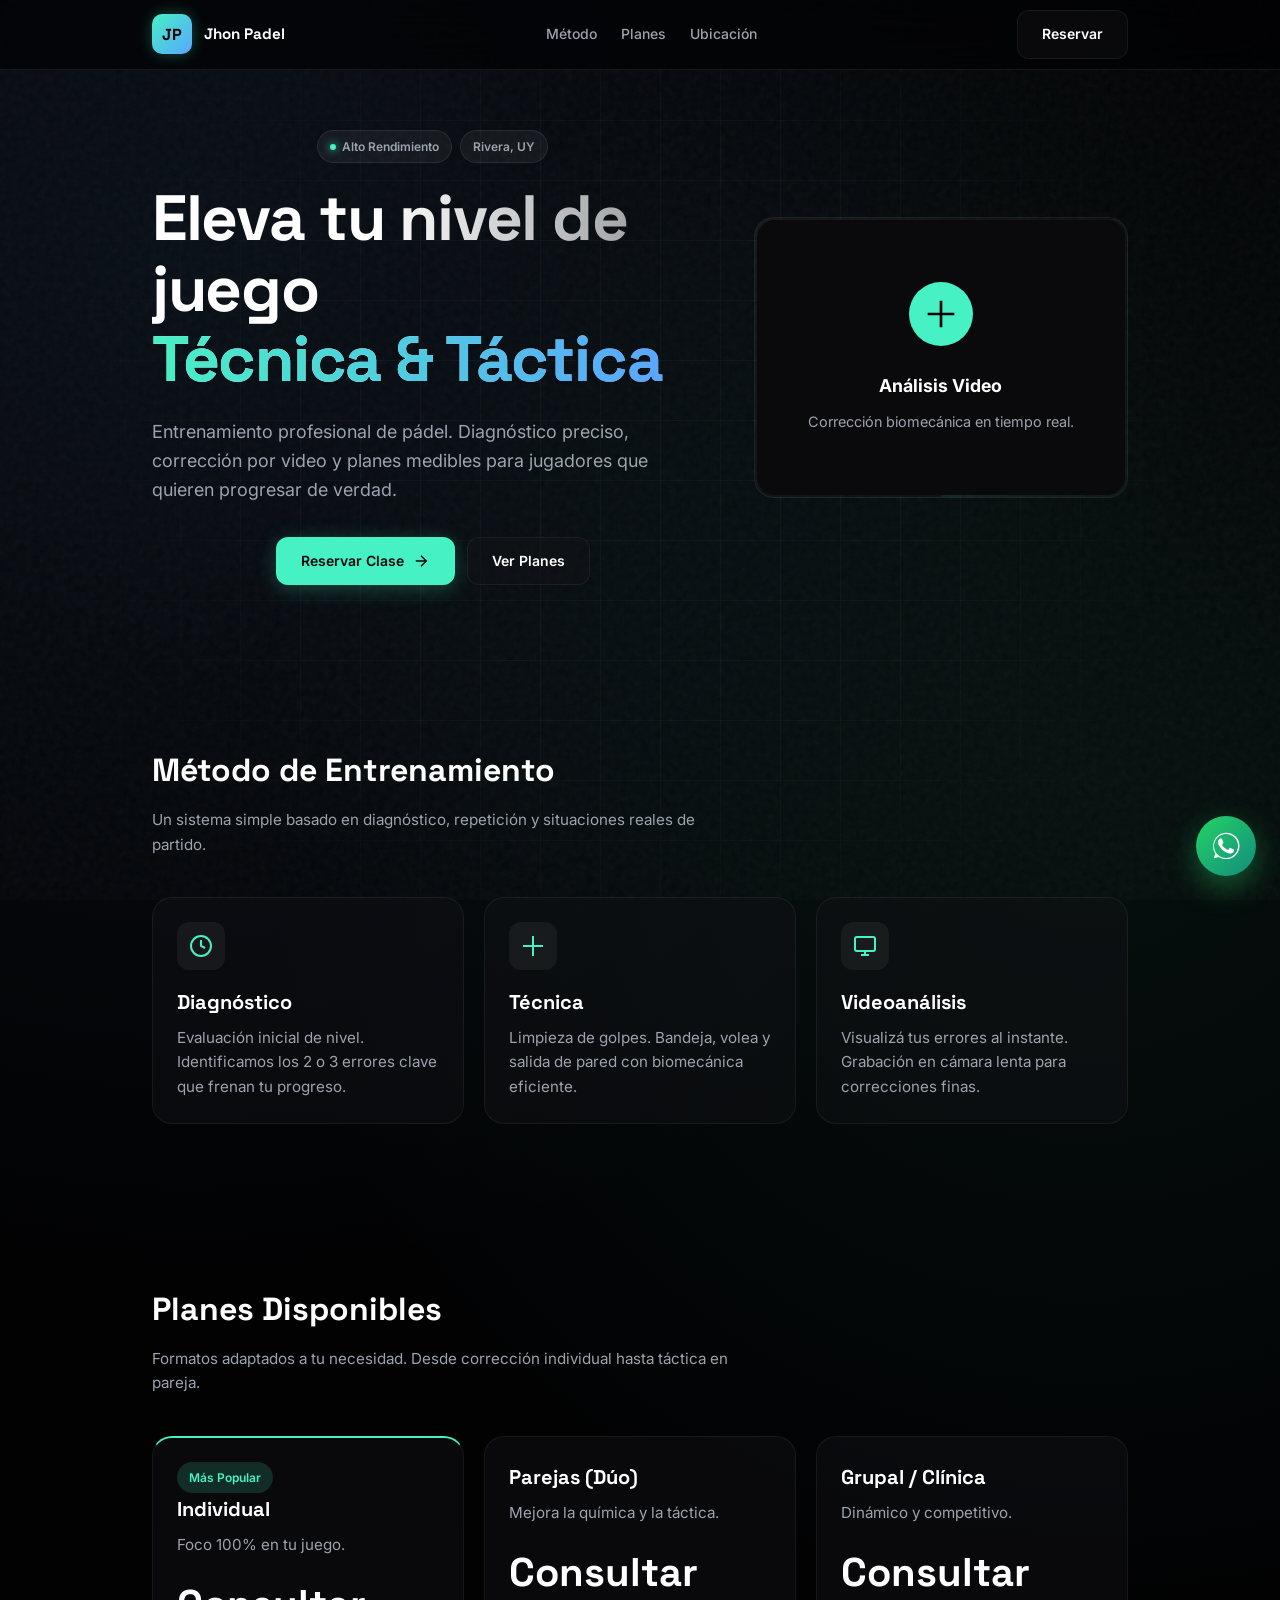
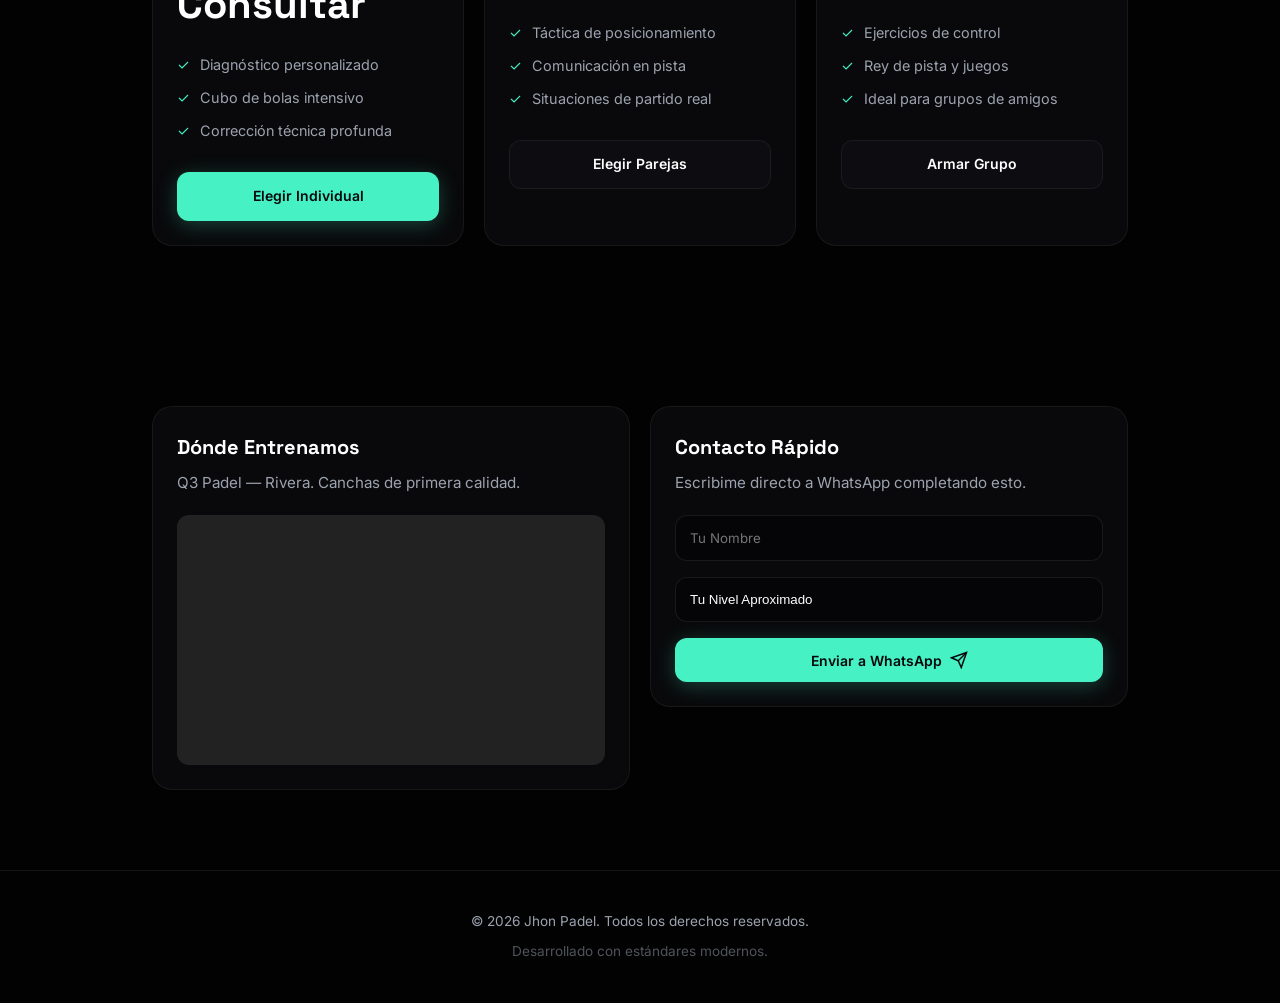
==== index.html @ 64a81854 "Add files via upload" ====
<!doctype html>
<html lang="es-UY">
<head>
  <meta charset="utf-8" />
  <meta name="viewport" content="width=device-width, initial-scale=1, viewport-fit=cover" />
  <title>Jhon Padel — Entrenamiento de Alto Nivel</title>
  <meta name="description" content="Clases de pádel en Rivera. Técnica, táctica y preparación física. Entrenamiento personalizado para todos los niveles." />
  <meta name="theme-color" content="#050505" />

  <link rel="preconnect" href="https://fonts.googleapis.com">
  <link rel="preconnect" href="https://fonts.gstatic.com" crossorigin>
  <link href="https://fonts.googleapis.com/css2?family=Inter:wght@400;500;600&family=Space+Grotesk:wght@500;700&display=swap" rel="stylesheet">

  <style>
    /* --- VARIABLES & THEME --- */
    :root {
      /* Palette (Dark Tech) */
      --bg-depth: #020203;
      --bg-surface: #0a0a0c;
      --primary: #46F1C4;       /* Neon Mint */
      --primary-dim: rgba(70, 241, 196, 0.15);
      --secondary: #59A6FF;     /* Tech Blue */
      --accent: #FFB020;        /* Signal Orange */
      
      /* UI Colors */
      --text-main: #FFFFFF;
      --text-muted: #9CA3AF;
      --border-light: rgba(255, 255, 255, 0.08);
      --glass-bg: rgba(20, 20, 25, 0.4);
      --glass-border: rgba(255, 255, 255, 0.06);
      --glass-highlight: rgba(255, 255, 255, 0.1);

      /* Spacing & Layout */
      --container-width: 1024px;
      --header-height: 70px;
      --radius-sm: 12px;
      --radius-md: 20px;
      --radius-lg: 32px;
      
      /* Typography (Fluid) */
      --font-heading: 'Space Grotesk', sans-serif;
      --font-body: 'Inter', sans-serif;
      --text-xl: clamp(2.5rem, 5vw, 4rem);
      --text-lg: clamp(1.5rem, 3vw, 2rem);
      --text-base: clamp(0.95rem, 1vw, 1.05rem);
    }

    /* --- RESET & BASE --- */
    *, *::before, *::after { box-sizing: border-box; margin: 0; padding: 0; }
    
    html { scroll-behavior: smooth; -webkit-tap-highlight-color: transparent; }
    
    body {
      background-color: var(--bg-depth);
      color: var(--text-main);
      font-family: var(--font-body);
      font-size: var(--text-base);
      line-height: 1.6;
      overflow-x: hidden;
      min-height: 100vh;
      /* Background dinámico */
      background-image: 
        radial-gradient(circle at 15% 10%, rgba(89, 166, 255, 0.08), transparent 40%),
        radial-gradient(circle at 85% 30%, rgba(70, 241, 196, 0.06), transparent 40%);
    }

    a { text-decoration: none; color: inherit; transition: 0.2s ease; }
    ul { list-style: none; }
    img, svg { display: block; }
    button, input, textarea { font-family: inherit; }

    /* --- EFECTOS DE FONDO (Tech Grid + Noise) --- */
    .bg-grid {
      position: fixed; inset: 0; z-index: -1;
      background-image: linear-gradient(var(--border-light) 1px, transparent 1px),
                        linear-gradient(90deg, var(--border-light) 1px, transparent 1px);
      background-size: 60px 60px;
      mask-image: radial-gradient(circle at center, black 40%, transparent 85%);
      opacity: 0.4;
      pointer-events: none;
    }
    
    .bg-noise {
      position: fixed; inset: 0; z-index: -1;
      background: url("data:image/svg+xml,%3Csvg viewBox='0 0 200 200' xmlns='http://www.w3.org/2000/svg'%3E%3Cfilter id='noiseFilter'%3E%3CfeTurbulence type='fractalNoise' baseFrequency='0.65' numOctaves='3' stitchTiles='stitch'/%3E%3C/filter%3E%3Crect width='100%25' height='100%25' filter='url(%23noiseFilter)' opacity='0.07'/%3E%3C/svg%3E");
      opacity: 0.6;
      pointer-events: none;
    }

    /* --- LAYOUT --- */
    .container {
      width: 100%;
      max-width: var(--container-width);
      margin: 0 auto;
      padding: 0 24px;
    }

    /* --- HEADER (Glassmorphism) --- */
    .header {
      position: fixed; top: 0; left: 0; right: 0; z-index: 100;
      height: var(--header-height);
      display: flex; align-items: center;
      background: rgba(2, 2, 3, 0.7);
      backdrop-filter: blur(20px);
      -webkit-backdrop-filter: blur(20px);
      border-bottom: 1px solid var(--border-light);
    }
    
    .nav {
      display: flex; justify-content: space-between; align-items: center;
      width: 100%;
    }

    .brand {
      display: flex; align-items: center; gap: 12px;
      font-weight: 700; font-family: var(--font-heading);
    }
    
    .brand-logo {
      width: 40px; height: 40px;
      border-radius: 10px;
      background: linear-gradient(135deg, var(--primary), var(--secondary));
      color: #000;
      display: grid; place-items: center;
      font-size: 16px; font-weight: 800;
      box-shadow: 0 0 15px rgba(70, 241, 196, 0.3);
    }

    .menu { display: flex; gap: 24px; }
    .menu a {
      font-size: 14px; font-weight: 500; color: var(--text-muted);
    }
    .menu a:hover { color: var(--text-main); }

    /* Mobile Menu Hide */
    @media (max-width: 768px) {
      .menu { display: none; }
    }

    /* --- COMPONENTES UI --- */
    .btn {
      display: inline-flex; align-items: center; justify-content: center; gap: 8px;
      padding: 12px 24px;
      border-radius: var(--radius-sm);
      font-weight: 600; font-size: 14px;
      cursor: pointer; transition: all 0.25s cubic-bezier(0.2, 0.8, 0.2, 1);
      border: 1px solid transparent;
    }
    
    .btn:active { transform: scale(0.96); }

    .btn-primary {
      background: var(--primary);
      color: #05070A;
      box-shadow: 0 4px 20px rgba(70, 241, 196, 0.25);
    }
    .btn-primary:hover {
      background: #3BE2B5;
      box-shadow: 0 6px 25px rgba(70, 241, 196, 0.4);
    }

    .btn-glass {
      background: var(--glass-bg);
      border: 1px solid var(--glass-border);
      color: var(--text-main);
    }
    .btn-glass:hover {
      background: rgba(255, 255, 255, 0.08);
      border-color: var(--glass-highlight);
    }

    .badge {
      display: inline-flex; align-items: center; gap: 6px;
      padding: 6px 12px;
      border-radius: 100px;
      font-size: 12px; font-weight: 600;
      background: rgba(255, 255, 255, 0.05);
      border: 1px solid var(--border-light);
      color: var(--text-muted);
    }
    .badge-dot { width: 6px; height: 6px; border-radius: 50%; background: var(--primary); box-shadow: 0 0 8px var(--primary); }

    /* --- HERO SECTION --- */
    .hero {
      padding-top: calc(var(--header-height) + 60px);
      padding-bottom: 80px;
    }
    
    .hero-content {
      display: grid; grid-template-columns: 1.2fr 0.8fr; gap: 40px; align-items: center;
    }

    .hero-text h1 {
      font-family: var(--font-heading);
      font-size: var(--text-xl);
      line-height: 1.1;
      letter-spacing: -0.02em;
      margin-bottom: 24px;
      background: linear-gradient(to right, #fff 40%, rgba(255,255,255,0.5));
      -webkit-background-clip: text;
      -webkit-text-fill-color: transparent;
    }

    .hero-text p {
      color: var(--text-muted);
      font-size: 1.125rem;
      max-width: 500px;
      margin-bottom: 32px;
    }

    /* Tarjeta visual Tech */
    .hero-visual {
      position: relative;
      aspect-ratio: 4/3;
      background: linear-gradient(160deg, rgba(255,255,255,0.05), rgba(255,255,255,0.01));
      border-radius: var(--radius-md);
      border: 1px solid var(--glass-border);
      overflow: hidden;
      display: grid; place-items: center;
    }
    
    /* Efecto de luz animada en la tarjeta */
    .hero-visual::before {
      content: ''; position: absolute; width: 150%; height: 150%;
      background: conic-gradient(from 180deg, transparent 70%, var(--primary-dim));
      animation: spin 8s linear infinite;
      opacity: 0.6;
    }
    @keyframes spin { from { transform: rotate(0deg); } to { transform: rotate(360deg); } }
    
    .visual-inner {
      position: absolute; inset: 2px;
      background: var(--bg-surface);
      border-radius: 18px;
      display: flex; flex-direction: column; justify-content: center; align-items: center;
      text-align: center; padding: 20px;
    }

    /* --- SECTIONS & CARDS --- */
    section { padding: 80px 0; }
    
    .section-header { margin-bottom: 40px; }
    .section-header h2 { font-family: var(--font-heading); font-size: var(--text-lg); margin-bottom: 12px; }
    .section-header p { color: var(--text-muted); max-width: 600px; }

    .grid-cards {
      display: grid; grid-template-columns: repeat(auto-fit, minmax(300px, 1fr));
      gap: 20px;
    }

    .card {
      background: var(--glass-bg);
      border: 1px solid var(--glass-border);
      padding: 24px;
      border-radius: var(--radius-md);
      transition: 0.3s ease;
      position: relative; overflow: hidden;
    }
    
    .card:hover {
      transform: translateY(-4px);
      border-color: rgba(255,255,255,0.15);
      background: rgba(255,255,255,0.03);
    }

    .card h3 { font-family: var(--font-heading); margin-bottom: 8px; font-size: 1.25rem; }
    .card p { color: var(--text-muted); font-size: 0.95rem; }
    
    .icon-box {
      width: 48px; height: 48px;
      border-radius: 12px;
      background: rgba(255, 255, 255, 0.05);
      display: grid; place-items: center;
      margin-bottom: 16px;
      color: var(--primary);
    }

    /* --- PLANES --- */
    .price { font-size: 2.5rem; font-weight: 700; font-family: var(--font-heading); margin: 16px 0; }
    .price small { font-size: 1rem; color: var(--text-muted); font-weight: 400; }
    .features-list li {
      display: flex; align-items: start; gap: 10px;
      margin-bottom: 10px; color: var(--text-muted); font-size: 0.9rem;
    }
    .check-icon { color: var(--primary); }

    /* --- FORMULARIO TECH --- */
    .form-group { margin-bottom: 16px; }
    .form-input {
      width: 100%;
      background: rgba(0,0,0,0.3);
      border: 1px solid var(--border-light);
      padding: 14px;
      border-radius: var(--radius-sm);
      color: white;
      outline: none;
      transition: 0.2s;
    }
    .form-input:focus { border-color: var(--primary); background: rgba(0,0,0,0.5); }

    /* --- FOOTER --- */
    footer {
      border-top: 1px solid var(--border-light);
      padding: 40px 0;
      color: var(--text-muted); font-size: 0.85rem;
      text-align: center;
    }

    /* --- UTILS --- */
    .text-gradient {
      background: linear-gradient(90deg, var(--primary), var(--secondary));
      -webkit-background-clip: text;
      -webkit-text-fill-color: transparent;
    }
    
    .hidden-mobile { display: block; }

    /* --- RESPONSIVE MOBILE (La clave) --- */
    @media (max-width: 900px) {
      .hero-content { grid-template-columns: 1fr; text-align: center; }
      .hero-text { display: flex; flex-direction: column; align-items: center; }
      .hidden-mobile { display: none; }
      .hero-visual { display: none; } /* Ocultamos visual pesado en móvil */
    }

    @media (max-width: 600px) {
      :root { --container-width: 100%; }
      .container { padding: 0 20px; }
      .grid-cards { grid-template-columns: 1fr; }
      .btn { width: 100%; } /* Botones full width en móvil */
      .nav-right { display: none; } /* Simplificar header en móvil */
      .brand-logo { width: 32px; height: 32px; font-size: 13px; }
    }

    /* --- ANIMACIONES DE ENTRADA --- */
    .reveal { opacity: 0; transform: translateY(20px); transition: 0.8s cubic-bezier(0.2, 0.8, 0.2, 1); }
    .reveal.active { opacity: 1; transform: translateY(0); }

    /* --- WHATSAPP FLOTANTE --- */
    .wa-float {
      position: fixed; bottom: 24px; right: 24px; z-index: 200;
      width: 60px; height: 60px;
      background: linear-gradient(135deg, #25D366, #128C7E);
      border-radius: 50%;
      display: grid; place-items: center;
      box-shadow: 0 10px 30px rgba(37, 211, 102, 0.4);
      transition: transform 0.3s cubic-bezier(0.34, 1.56, 0.64, 1);
    }
    .wa-float:hover { transform: scale(1.1) rotate(5deg); }
    .wa-float svg { width: 32px; height: 32px; fill: white; }

  </style>
</head>

<body>
  <div class="bg-grid"></div>
  <div class="bg-noise"></div>

  <script>
    window.SITE = {
      name: "Jhon Padel",
      phone: "59891234567", // CAMBIAR AQUÍ
      location: "Q3 Padel — Rivera"
    };
  </script>

  <header class="header">
    <div class="container">
      <div class="nav">
        <a href="#" class="brand">
          <div class="brand-logo">JP</div>
          <span>Jhon Padel</span>
        </a>
        <nav class="menu">
          <a href="#metodo">Método</a>
          <a href="#planes">Planes</a>
          <a href="#ubicacion">Ubicación</a>
        </nav>
        <div class="nav-right">
          <a href="#" class="btn btn-glass btn-sm action-wa">Reservar</a>
        </div>
      </div>
    </div>
  </header>

  <main>
    <section class="hero">
      <div class="container">
        <div class="hero-content">
          <div class="hero-text reveal">
            <div style="margin-bottom: 20px; display: flex; gap: 8px; flex-wrap: wrap; justify-content: center;">
              <span class="badge"><span class="badge-dot"></span>Alto Rendimiento</span>
              <span class="badge">Rivera, UY</span>
            </div>
            
            <h1>Eleva tu nivel de juego <br><span class="text-gradient">Técnica & Táctica</span></h1>
            <p>Entrenamiento profesional de pádel. Diagnóstico preciso, corrección por video y planes medibles para jugadores que quieren progresar de verdad.</p>
            
            <div style="display: flex; gap: 12px; flex-wrap: wrap; width: 100%; justify-content: center;">
              <a href="#" class="btn btn-primary action-wa">
                <span>Reservar Clase</span>
                <svg width="18" height="18" viewBox="0 0 24 24" fill="none" stroke="currentColor" stroke-width="2"><path d="M5 12h14M12 5l7 7-7 7"/></svg>
              </a>
              <a href="#planes" class="btn btn-glass">Ver Planes</a>
            </div>
          </div>

          <div class="hero-visual reveal">
            <div class="visual-inner">
              <div class="icon-box" style="width: 64px; height: 64px; border-radius: 50%; background: var(--primary); color: #000;">
                <svg width="32" height="32" viewBox="0 0 24 24" fill="none" stroke="currentColor" stroke-width="2"><path d="M12 2v20M2 12h20"/></svg>
              </div>
              <h3 style="margin: 10px 0;">Análisis Video</h3>
              <p style="font-size: 0.9rem; color: var(--text-muted);">Corrección biomecánica en tiempo real.</p>
            </div>
          </div>
        </div>
      </div>
    </section>

    <section id="metodo">
      <div class="container">
        <div class="section-header reveal">
          <h2>Método de Entrenamiento</h2>
          <p>Un sistema simple basado en diagnóstico, repetición y situaciones reales de partido.</p>
        </div>

        <div class="grid-cards">
          <div class="card reveal">
            <div class="icon-box">
              <svg width="24" height="24" viewBox="0 0 24 24" fill="none" stroke="currentColor" stroke-width="2"><circle cx="12" cy="12" r="10"/><path d="M12 6v6l4 2"/></svg>
            </div>
            <h3>Diagnóstico</h3>
            <p>Evaluación inicial de nivel. Identificamos los 2 o 3 errores clave que frenan tu progreso.</p>
          </div>
          <div class="card reveal">
            <div class="icon-box">
              <svg width="24" height="24" viewBox="0 0 24 24" fill="none" stroke="currentColor" stroke-width="2"><path d="M2 12h20M12 2v20"/></svg>
            </div>
            <h3>Técnica</h3>
            <p>Limpieza de golpes. Bandeja, volea y salida de pared con biomecánica eficiente.</p>
          </div>
          <div class="card reveal">
            <div class="icon-box">
              <svg width="24" height="24" viewBox="0 0 24 24" fill="none" stroke="currentColor" stroke-width="2"><rect x="2" y="3" width="20" height="14" rx="2" ry="2"/><line x1="8" y1="21" x2="16" y2="21"/><line x1="12" y1="17" x2="12" y2="21"/></svg>
            </div>
            <h3>Videoanálisis</h3>
            <p>Visualizá tus errores al instante. Grabación en cámara lenta para correcciones finas.</p>
          </div>
        </div>
      </div>
    </section>

    <section id="planes">
      <div class="container">
        <div class="section-header reveal">
          <h2>Planes Disponibles</h2>
          <p>Formatos adaptados a tu necesidad. Desde corrección individual hasta táctica en pareja.</p>
        </div>

        <div class="grid-cards">
          <article class="card reveal" style="border-top: 2px solid var(--primary);">
            <span class="badge" style="background: var(--primary-dim); color: var(--primary); border:none;">Más Popular</span>
            <h3>Individual</h3>
            <p>Foco 100% en tu juego.</p>
            <div class="price">Consultar</div>
            <ul class="features-list">
              <li><span class="check-icon">✓</span> Diagnóstico personalizado</li>
              <li><span class="check-icon">✓</span> Cubo de bolas intensivo</li>
              <li><span class="check-icon">✓</span> Corrección técnica profunda</li>
            </ul>
            <a href="#" class="btn btn-primary action-wa" data-msg="Hola, me interesa el plan Individual." style="width:100%; margin-top: 20px;">Elegir Individual</a>
          </article>

          <article class="card reveal">
            <h3>Parejas (Dúo)</h3>
            <p>Mejora la química y la táctica.</p>
            <div class="price">Consultar</div>
            <ul class="features-list">
              <li><span class="check-icon">✓</span> Táctica de posicionamiento</li>
              <li><span class="check-icon">✓</span> Comunicación en pista</li>
              <li><span class="check-icon">✓</span> Situaciones de partido real</li>
            </ul>
            <a href="#" class="btn btn-glass action-wa" data-msg="Hola, me interesa el plan en Parejas." style="width:100%; margin-top: 20px;">Elegir Parejas</a>
          </article>

          <article class="card reveal">
            <h3>Grupal / Clínica</h3>
            <p>Dinámico y competitivo.</p>
            <div class="price">Consultar</div>
            <ul class="features-list">
              <li><span class="check-icon">✓</span> Ejercicios de control</li>
              <li><span class="check-icon">✓</span> Rey de pista y juegos</li>
              <li><span class="check-icon">✓</span> Ideal para grupos de amigos</li>
            </ul>
            <a href="#" class="btn btn-glass action-wa" data-msg="Hola, me interesa armar un grupo." style="width:100%; margin-top: 20px;">Armar Grupo</a>
          </article>
        </div>
      </div>
    </section>

    <section id="ubicacion">
      <div class="container">
        <div class="grid-cards" style="grid-template-columns: 1fr 1fr; align-items: start;">
          <div class="card reveal">
            <h3>Dónde Entrenamos</h3>
            <p style="margin-bottom: 20px;">Q3 Padel — Rivera. Canchas de primera calidad.</p>
            <div style="background: #222; border-radius: 12px; overflow: hidden; height: 250px; position: relative;">
               <iframe style="width:100%; height:100%; border:0; opacity: 0.7;" loading="lazy" src="https://www.google.com/maps/embed?pb=!1m18!1m12!1m3!1d3472.96987!2d-55.5!3d-30.9!2m3!1f0!2f0!3f0!3m2!1i1024!2i768!4f13.1!3m3!1m2!1s0x0%3A0x0!2zMzDCsDU0JzAwLjAiUyA1NcKwMzAnMDAuMCJX!5e0!3m2!1ses!2suy!4v1600000000000"></iframe>
            </div>
          </div>

          <div class="card reveal">
            <h3>Contacto Rápido</h3>
            <p style="margin-bottom: 20px;">Escribime directo a WhatsApp completando esto.</p>
            
            <form id="waForm">
              <div class="form-group">
                <input type="text" id="f_nombre" class="form-input" placeholder="Tu Nombre" required>
              </div>
              <div class="form-group">
                <select id="f_nivel" class="form-input" style="appearance: none;">
                  <option value="" disabled selected>Tu Nivel Aproximado</option>
                  <option value="Principiante">Principiante (Nunca jugué)</option>
                  <option value="Intermedio">Intermedio (Ya juego partidos)</option>
                  <option value="Avanzado">Avanzado (Compito)</option>
                </select>
              </div>
              <button type="submit" class="btn btn-primary" style="width: 100%;">
                Enviar a WhatsApp
                <svg width="18" height="18" viewBox="0 0 24 24" fill="none" stroke="currentColor" stroke-width="2"><path d="M22 2L11 13"/><path d="M22 2l-7 20-4-9-9-4 20-7z"/></svg>
              </button>
            </form>
          </div>
        </div>
      </div>
    </section>
  </main>

  <footer>
    <div class="container">
      <p>&copy; <span id="year"></span> Jhon Padel. Todos los derechos reservados.</p>
      <p style="opacity: 0.5; margin-top: 8px;">Desarrollado con estándares modernos.</p>
    </div>
  </footer>

  <a href="#" class="wa-float action-wa" aria-label="Chat en WhatsApp">
    <svg viewBox="0 0 24 24"><path d="M17.472 14.382c-.297-.149-1.758-.867-2.03-.967-.273-.099-.471-.148-.67.15-.197.297-.767.966-.94 1.164-.173.199-.347.223-.644.075-.297-.15-1.255-.463-2.39-1.475-.883-.788-1.48-1.761-1.653-2.059-.173-.297-.018-.458.13-.606.134-.133.298-.347.446-.52.149-.174.198-.298.298-.497.099-.198.05-.371-.025-.52-.075-.149-.669-1.612-.916-2.207-.242-.579-.487-.5-.669-.51-.173-.008-.371-.01-.57-.01-.198 0-.52.074-.792.372-.272.297-1.04 1.016-1.04 2.479 0 1.462 1.065 2.875 1.213 3.074.149.198 2.096 3.2 5.077 4.487.709.306 1.262.489 1.694.625.712.227 1.36.195 1.871.118.571-.085 1.758-.719 2.006-1.413.248-.694.248-1.289.173-1.413-.074-.124-.272-.198-.57-.347m-5.421 7.403h-.004a9.87 9.87 0 01-5.031-1.378l-.361-.214-3.741.982.998-3.648-.235-.374a9.86 9.86 0 01-1.304-5.235c0-5.443 4.431-9.87 9.883-9.87 2.64 0 5.122 1.03 6.988 2.898a9.825 9.825 0 012.893 6.994c-.003 5.444-4.432 9.87-9.886 9.87M12 21a9 9 0 1 0 0-18 9 9 0 0 0 0 18z"/></svg>
  </a>

  <script>
    // Año automático
    document.getElementById('year').textContent = new Date().getFullYear();

    // Animaciones al hacer scroll (Intersection Observer)
    const observer = new IntersectionObserver((entries) => {
      entries.forEach(entry => {
        if (entry.isIntersecting) {
          entry.target.classList.add('active');
        }
      });
    }, { threshold: 0.1 });

    document.querySelectorAll('.reveal').forEach(el => observer.observe(el));

    // Lógica de WhatsApp
    const waBaseUrl = `https://wa.me/${window.SITE.phone}?text=`;

    function openWa(msg) {
      window.open(waBaseUrl + encodeURIComponent(msg), '_blank');
    }

    // Click en botones generales
    document.querySelectorAll('.action-wa').forEach(btn => {
      btn.addEventListener('click', (e) => {
        e.preventDefault();
        const customMsg = btn.getAttribute('data-msg');
        const defaultMsg = `Hola Jhon Padel. Quisiera consultar por clases en ${window.SITE.location}.`;
        openWa(customMsg || defaultMsg);
      });
    });

    // Envío del formulario
    document.getElementById('waForm').addEventListener('submit', (e) => {
      e.preventDefault();
      const nombre = document.getElementById('f_nombre').value;
      const nivel = document.getElementById('f_nivel').value;
      
      const msg = `Hola Jhon! Soy ${nombre}. Mi nivel es ${nivel}. Me gustaría coordinar una clase.`;
      openWa(msg);
    });
  </script>
</body>
</html>
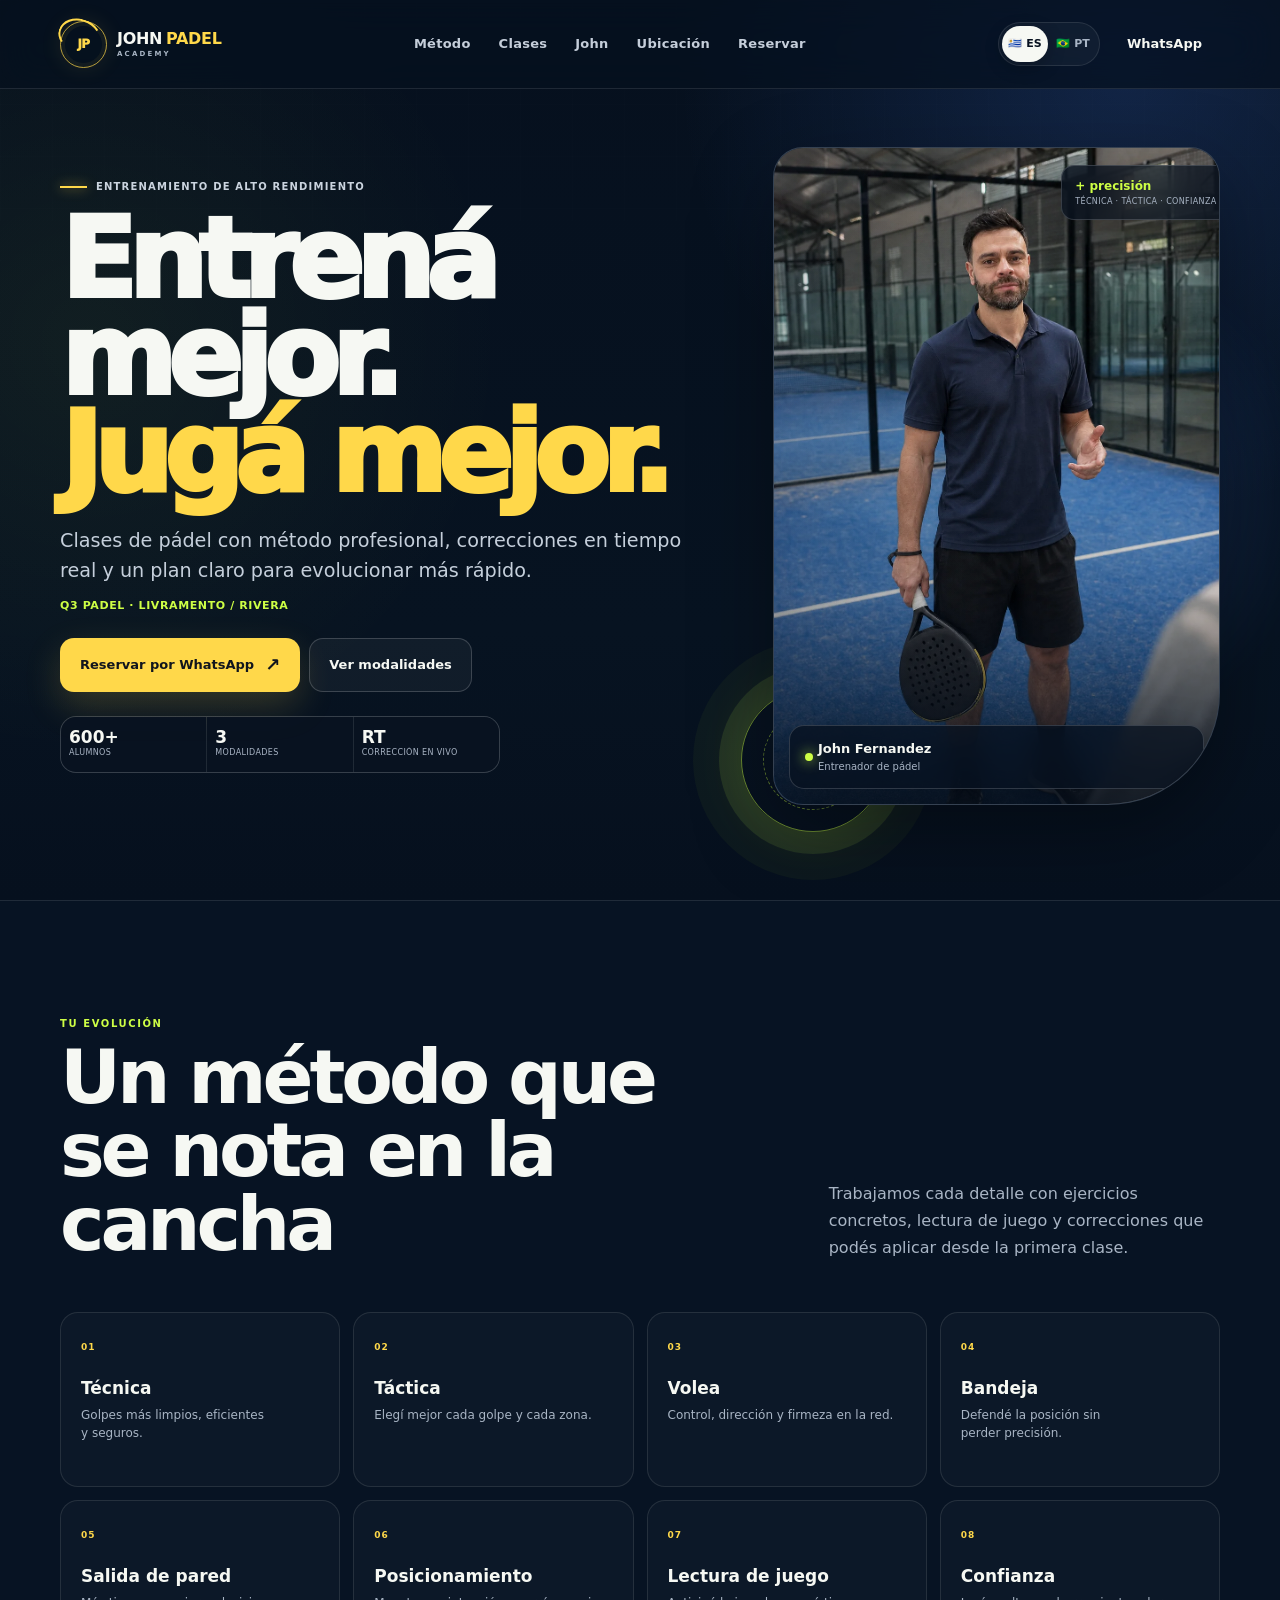
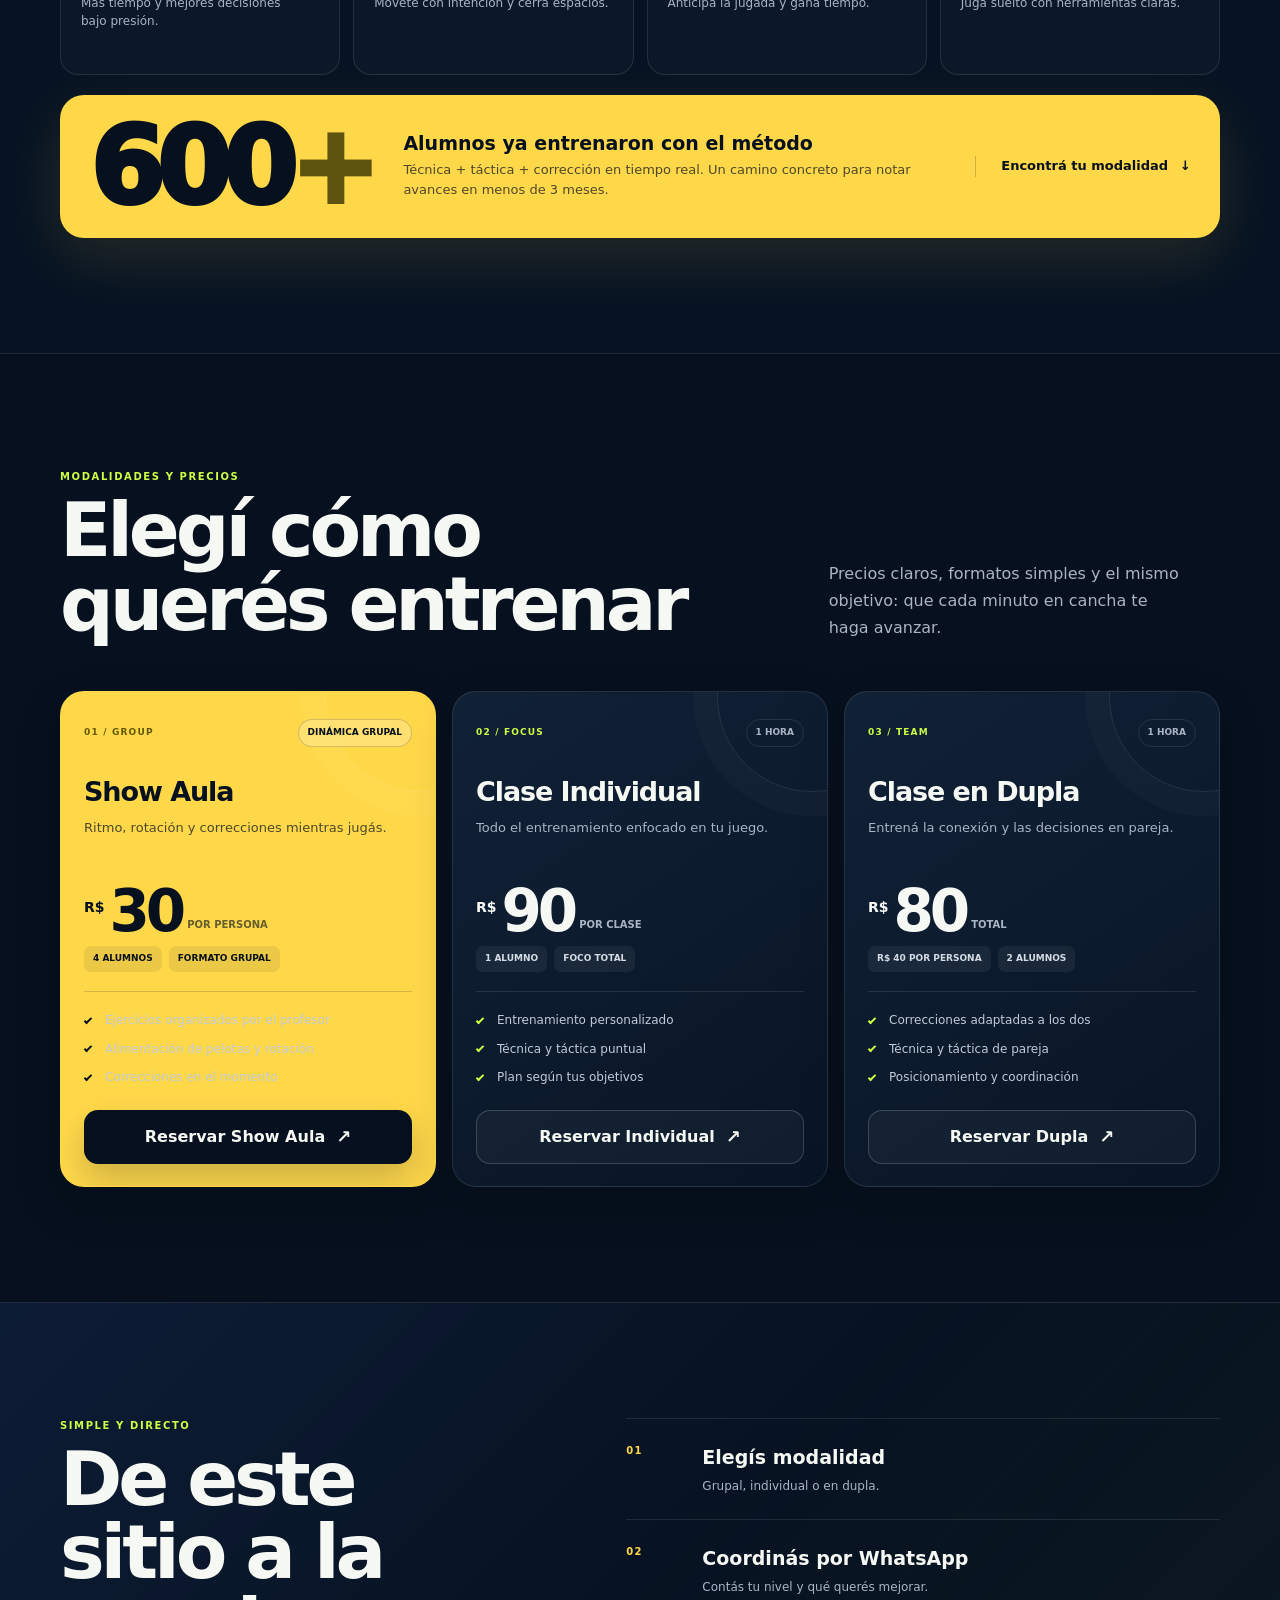
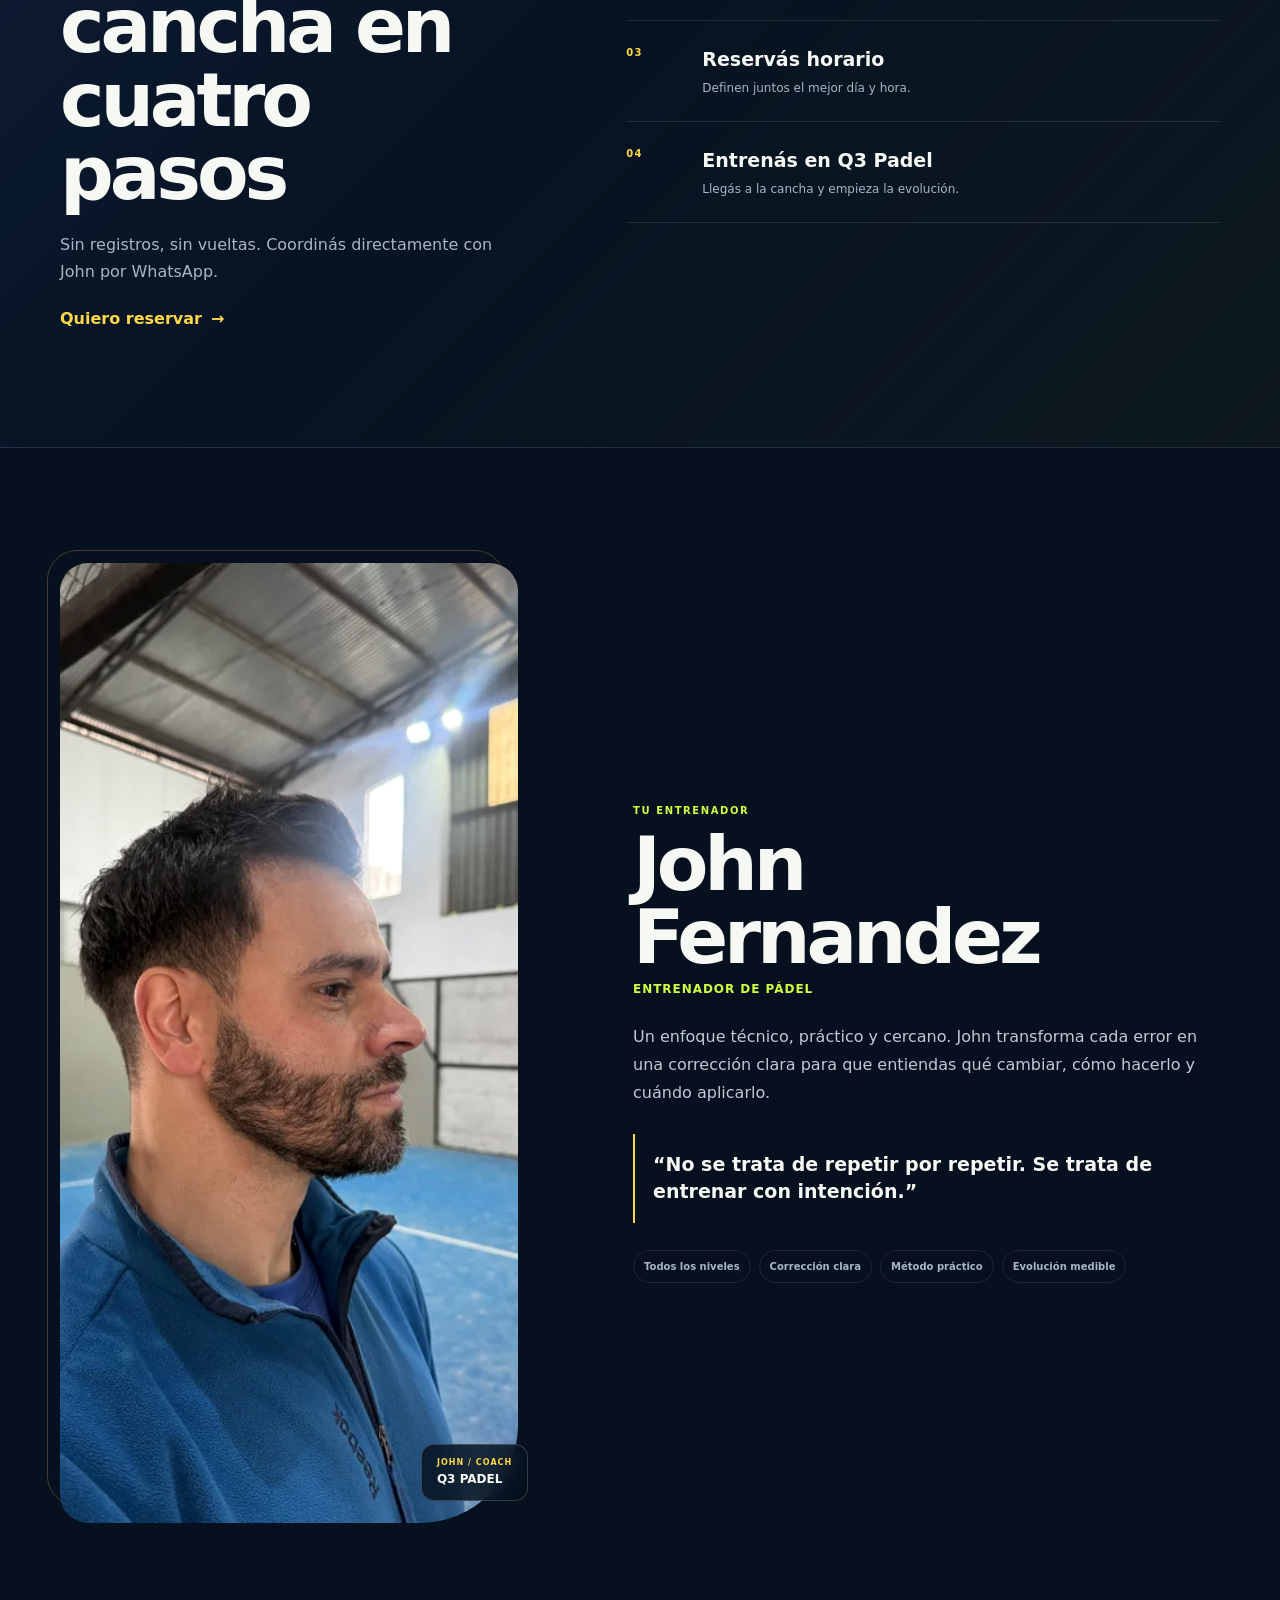
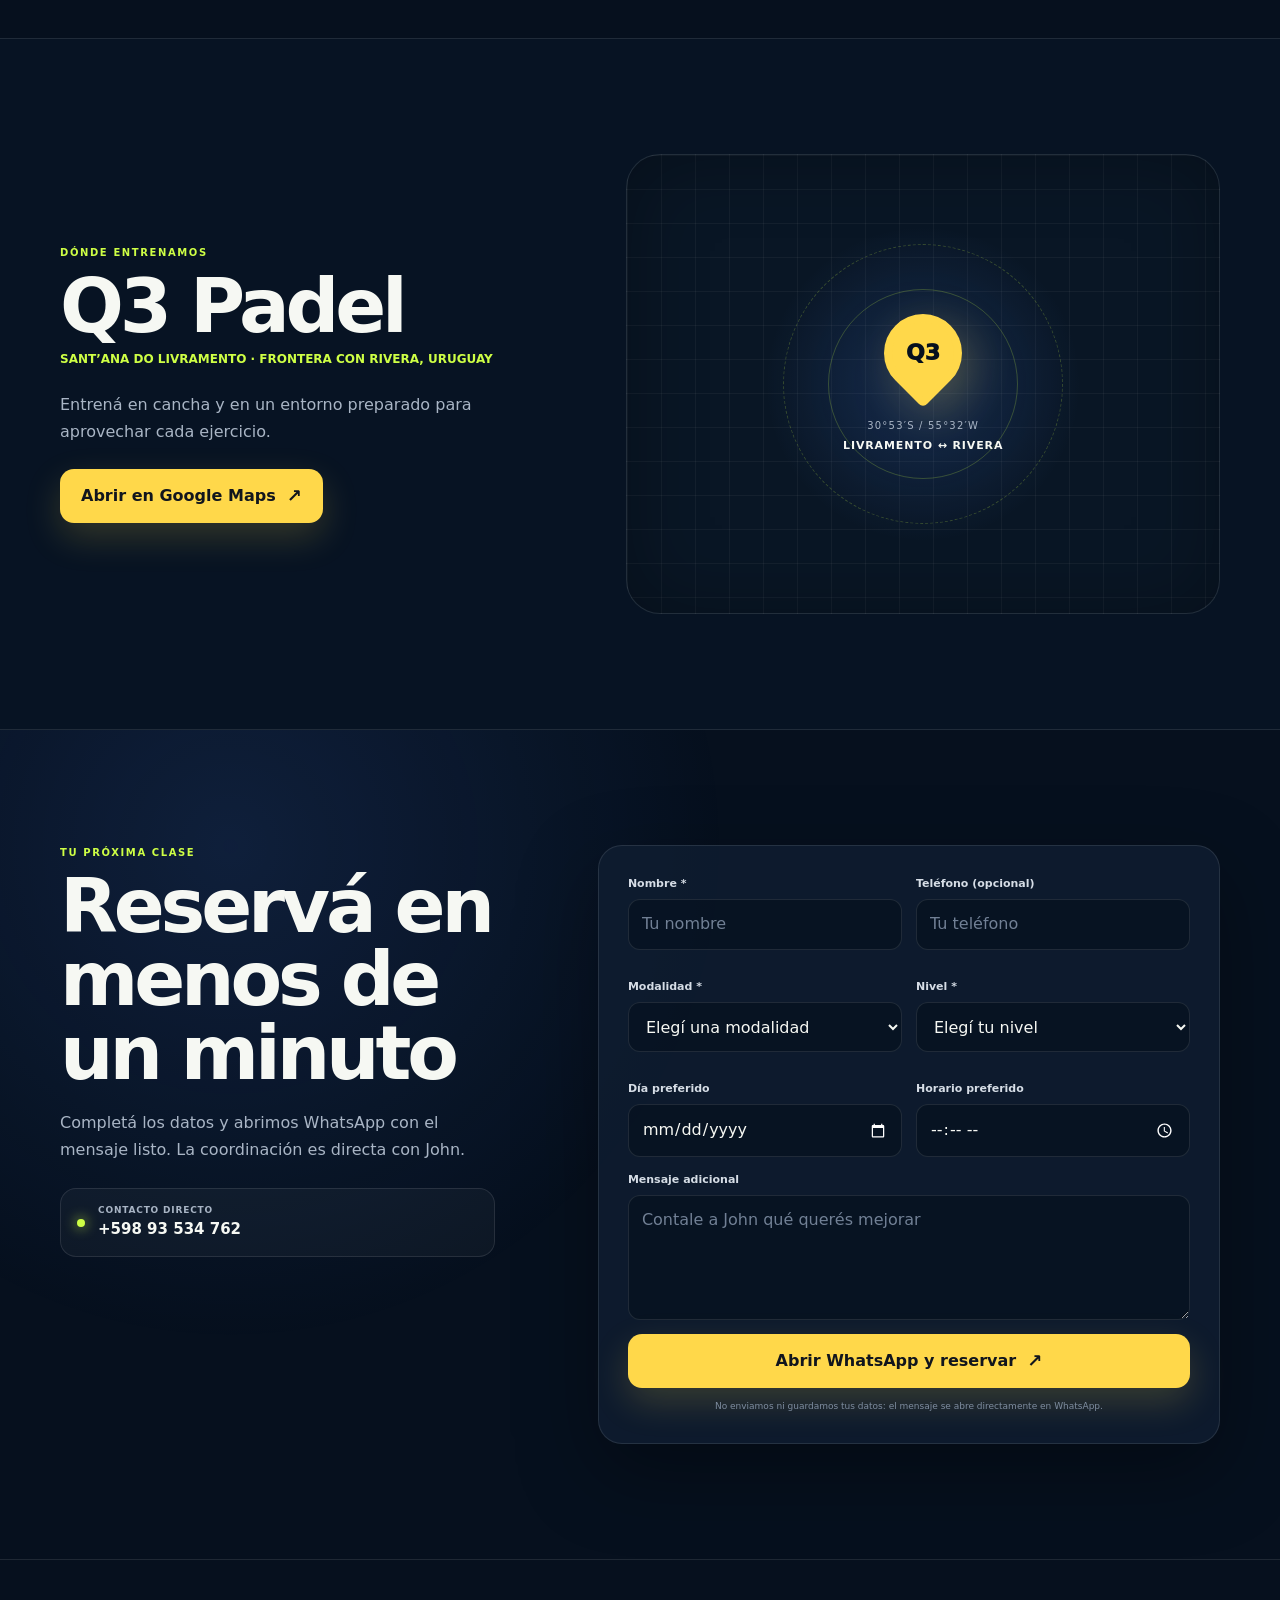
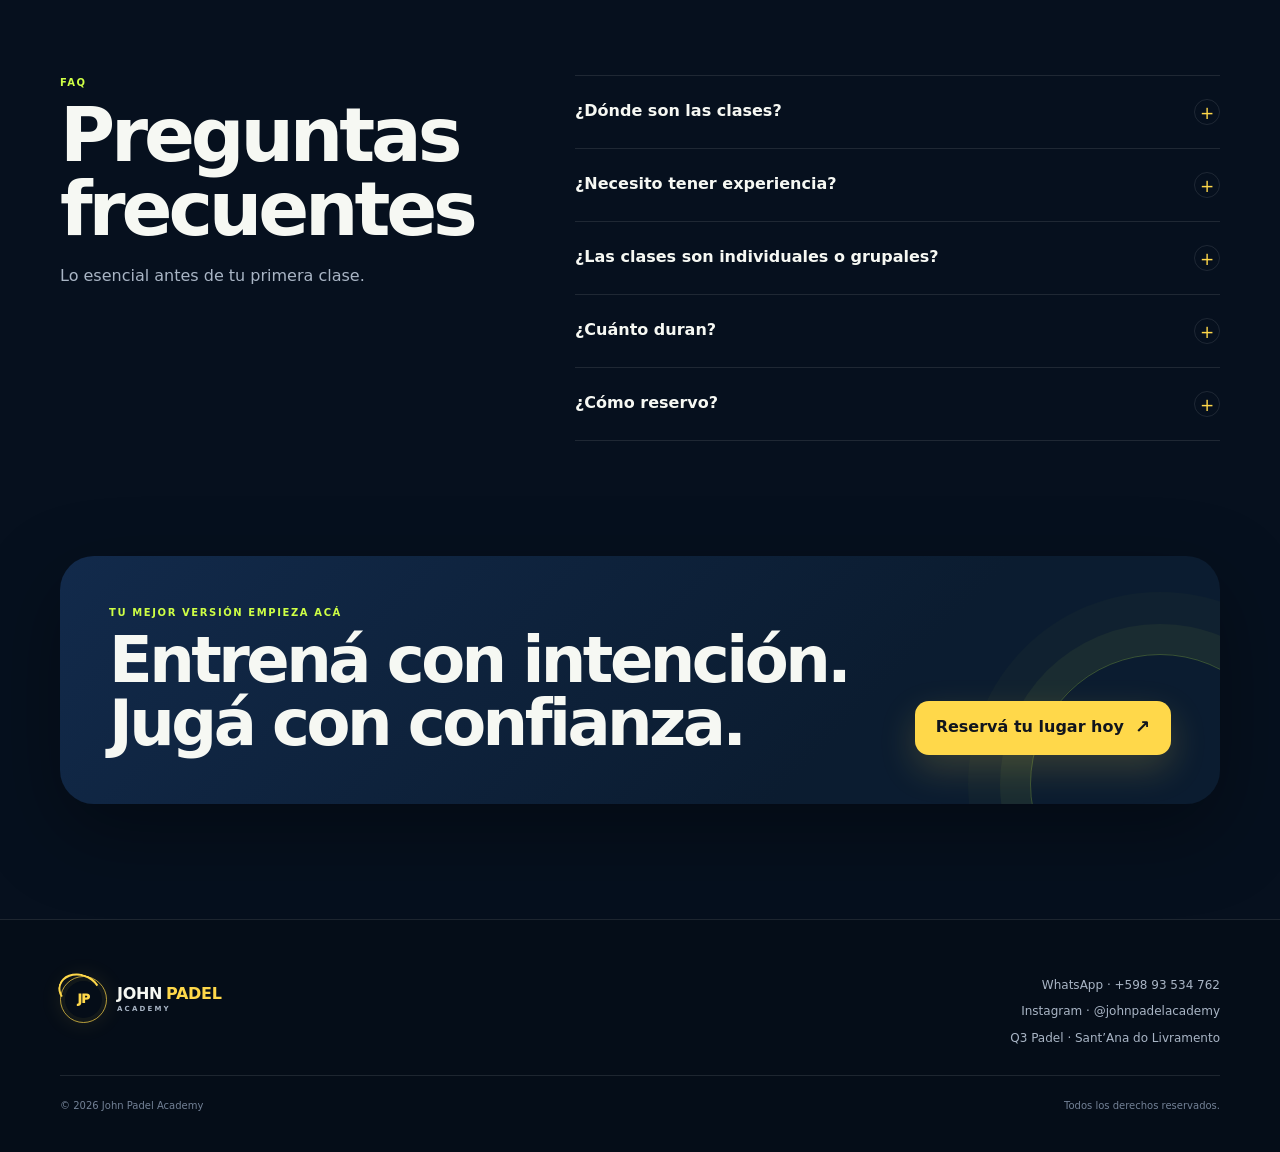
==== commit 19514c19: "Build premium bilingual academy landing page" ====
--- a/index.html
+++ b/index.html
@@ -1,594 +1,325 @@
-<!doctype html>
-<html lang="es-UY">
-<head>
-  <meta charset="utf-8" />
-  <meta name="viewport" content="width=device-width, initial-scale=1, viewport-fit=cover" />
-  <title>Jhon Padel — Entrenamiento de Alto Nivel</title>
-  <meta name="description" content="Clases de pádel en Rivera. Técnica, táctica y preparación física. Entrenamiento personalizado para todos los niveles." />
-  <meta name="theme-color" content="#050505" />
-
-  <link rel="preconnect" href="https://fonts.googleapis.com">
-  <link rel="preconnect" href="https://fonts.gstatic.com" crossorigin>
-  <link href="https://fonts.googleapis.com/css2?family=Inter:wght@400;500;600&family=Space+Grotesk:wght@500;700&display=swap" rel="stylesheet">
-
-  <style>
-    /* --- VARIABLES & THEME --- */
-    :root {
-      /* Palette (Dark Tech) */
-      --bg-depth: #020203;
-      --bg-surface: #0a0a0c;
-      --primary: #46F1C4;       /* Neon Mint */
-      --primary-dim: rgba(70, 241, 196, 0.15);
-      --secondary: #59A6FF;     /* Tech Blue */
-      --accent: #FFB020;        /* Signal Orange */
-      
-      /* UI Colors */
-      --text-main: #FFFFFF;
-      --text-muted: #9CA3AF;
-      --border-light: rgba(255, 255, 255, 0.08);
-      --glass-bg: rgba(20, 20, 25, 0.4);
-      --glass-border: rgba(255, 255, 255, 0.06);
-      --glass-highlight: rgba(255, 255, 255, 0.1);
-
-      /* Spacing & Layout */
-      --container-width: 1024px;
-      --header-height: 70px;
-      --radius-sm: 12px;
-      --radius-md: 20px;
-      --radius-lg: 32px;
-      
-      /* Typography (Fluid) */
-      --font-heading: 'Space Grotesk', sans-serif;
-      --font-body: 'Inter', sans-serif;
-      --text-xl: clamp(2.5rem, 5vw, 4rem);
-      --text-lg: clamp(1.5rem, 3vw, 2rem);
-      --text-base: clamp(0.95rem, 1vw, 1.05rem);
-    }
-
-    /* --- RESET & BASE --- */
-    *, *::before, *::after { box-sizing: border-box; margin: 0; padding: 0; }
-    
-    html { scroll-behavior: smooth; -webkit-tap-highlight-color: transparent; }
-    
-    body {
-      background-color: var(--bg-depth);
-      color: var(--text-main);
-      font-family: var(--font-body);
-      font-size: var(--text-base);
-      line-height: 1.6;
-      overflow-x: hidden;
-      min-height: 100vh;
-      /* Background dinámico */
-      background-image: 
-        radial-gradient(circle at 15% 10%, rgba(89, 166, 255, 0.08), transparent 40%),
-        radial-gradient(circle at 85% 30%, rgba(70, 241, 196, 0.06), transparent 40%);
-    }
-
-    a { text-decoration: none; color: inherit; transition: 0.2s ease; }
-    ul { list-style: none; }
-    img, svg { display: block; }
-    button, input, textarea { font-family: inherit; }
-
-    /* --- EFECTOS DE FONDO (Tech Grid + Noise) --- */
-    .bg-grid {
-      position: fixed; inset: 0; z-index: -1;
-      background-image: linear-gradient(var(--border-light) 1px, transparent 1px),
-                        linear-gradient(90deg, var(--border-light) 1px, transparent 1px);
-      background-size: 60px 60px;
-      mask-image: radial-gradient(circle at center, black 40%, transparent 85%);
-      opacity: 0.4;
-      pointer-events: none;
-    }
-    
-    .bg-noise {
-      position: fixed; inset: 0; z-index: -1;
-      background: url("data:image/svg+xml,%3Csvg viewBox='0 0 200 200' xmlns='http://www.w3.org/2000/svg'%3E%3Cfilter id='noiseFilter'%3E%3CfeTurbulence type='fractalNoise' baseFrequency='0.65' numOctaves='3' stitchTiles='stitch'/%3E%3C/filter%3E%3Crect width='100%25' height='100%25' filter='url(%23noiseFilter)' opacity='0.07'/%3E%3C/svg%3E");
-      opacity: 0.6;
-      pointer-events: none;
-    }
-
-    /* --- LAYOUT --- */
-    .container {
-      width: 100%;
-      max-width: var(--container-width);
-      margin: 0 auto;
-      padding: 0 24px;
-    }
-
-    /* --- HEADER (Glassmorphism) --- */
-    .header {
-      position: fixed; top: 0; left: 0; right: 0; z-index: 100;
-      height: var(--header-height);
-      display: flex; align-items: center;
-      background: rgba(2, 2, 3, 0.7);
-      backdrop-filter: blur(20px);
-      -webkit-backdrop-filter: blur(20px);
-      border-bottom: 1px solid var(--border-light);
-    }
-    
-    .nav {
-      display: flex; justify-content: space-between; align-items: center;
-      width: 100%;
-    }
-
-    .brand {
-      display: flex; align-items: center; gap: 12px;
-      font-weight: 700; font-family: var(--font-heading);
-    }
-    
-    .brand-logo {
-      width: 40px; height: 40px;
-      border-radius: 10px;
-      background: linear-gradient(135deg, var(--primary), var(--secondary));
-      color: #000;
-      display: grid; place-items: center;
-      font-size: 16px; font-weight: 800;
-      box-shadow: 0 0 15px rgba(70, 241, 196, 0.3);
-    }
-
-    .menu { display: flex; gap: 24px; }
-    .menu a {
-      font-size: 14px; font-weight: 500; color: var(--text-muted);
-    }
-    .menu a:hover { color: var(--text-main); }
-
-    /* Mobile Menu Hide */
-    @media (max-width: 768px) {
-      .menu { display: none; }
-    }
-
-    /* --- COMPONENTES UI --- */
-    .btn {
-      display: inline-flex; align-items: center; justify-content: center; gap: 8px;
-      padding: 12px 24px;
-      border-radius: var(--radius-sm);
-      font-weight: 600; font-size: 14px;
-      cursor: pointer; transition: all 0.25s cubic-bezier(0.2, 0.8, 0.2, 1);
-      border: 1px solid transparent;
-    }
-    
-    .btn:active { transform: scale(0.96); }
-
-    .btn-primary {
-      background: var(--primary);
-      color: #05070A;
-      box-shadow: 0 4px 20px rgba(70, 241, 196, 0.25);
-    }
-    .btn-primary:hover {
-      background: #3BE2B5;
-      box-shadow: 0 6px 25px rgba(70, 241, 196, 0.4);
-    }
-
-    .btn-glass {
-      background: var(--glass-bg);
-      border: 1px solid var(--glass-border);
-      color: var(--text-main);
-    }
-    .btn-glass:hover {
-      background: rgba(255, 255, 255, 0.08);
-      border-color: var(--glass-highlight);
-    }
-
-    .badge {
-      display: inline-flex; align-items: center; gap: 6px;
-      padding: 6px 12px;
-      border-radius: 100px;
-      font-size: 12px; font-weight: 600;
-      background: rgba(255, 255, 255, 0.05);
-      border: 1px solid var(--border-light);
-      color: var(--text-muted);
-    }
-    .badge-dot { width: 6px; height: 6px; border-radius: 50%; background: var(--primary); box-shadow: 0 0 8px var(--primary); }
-
-    /* --- HERO SECTION --- */
-    .hero {
-      padding-top: calc(var(--header-height) + 60px);
-      padding-bottom: 80px;
-    }
-    
-    .hero-content {
-      display: grid; grid-template-columns: 1.2fr 0.8fr; gap: 40px; align-items: center;
-    }
-
-    .hero-text h1 {
-      font-family: var(--font-heading);
-      font-size: var(--text-xl);
-      line-height: 1.1;
-      letter-spacing: -0.02em;
-      margin-bottom: 24px;
-      background: linear-gradient(to right, #fff 40%, rgba(255,255,255,0.5));
-      -webkit-background-clip: text;
-      -webkit-text-fill-color: transparent;
-    }
-
-    .hero-text p {
-      color: var(--text-muted);
-      font-size: 1.125rem;
-      max-width: 500px;
-      margin-bottom: 32px;
-    }
-
-    /* Tarjeta visual Tech */
-    .hero-visual {
-      position: relative;
-      aspect-ratio: 4/3;
-      background: linear-gradient(160deg, rgba(255,255,255,0.05), rgba(255,255,255,0.01));
-      border-radius: var(--radius-md);
-      border: 1px solid var(--glass-border);
-      overflow: hidden;
-      display: grid; place-items: center;
-    }
-    
-    /* Efecto de luz animada en la tarjeta */
-    .hero-visual::before {
-      content: ''; position: absolute; width: 150%; height: 150%;
-      background: conic-gradient(from 180deg, transparent 70%, var(--primary-dim));
-      animation: spin 8s linear infinite;
-      opacity: 0.6;
-    }
-    @keyframes spin { from { transform: rotate(0deg); } to { transform: rotate(360deg); } }
-    
-    .visual-inner {
-      position: absolute; inset: 2px;
-      background: var(--bg-surface);
-      border-radius: 18px;
-      display: flex; flex-direction: column; justify-content: center; align-items: center;
-      text-align: center; padding: 20px;
-    }
-
-    /* --- SECTIONS & CARDS --- */
-    section { padding: 80px 0; }
-    
-    .section-header { margin-bottom: 40px; }
-    .section-header h2 { font-family: var(--font-heading); font-size: var(--text-lg); margin-bottom: 12px; }
-    .section-header p { color: var(--text-muted); max-width: 600px; }
-
-    .grid-cards {
-      display: grid; grid-template-columns: repeat(auto-fit, minmax(300px, 1fr));
-      gap: 20px;
-    }
-
-    .card {
-      background: var(--glass-bg);
-      border: 1px solid var(--glass-border);
-      padding: 24px;
-      border-radius: var(--radius-md);
-      transition: 0.3s ease;
-      position: relative; overflow: hidden;
-    }
-    
-    .card:hover {
-      transform: translateY(-4px);
-      border-color: rgba(255,255,255,0.15);
-      background: rgba(255,255,255,0.03);
-    }
-
-    .card h3 { font-family: var(--font-heading); margin-bottom: 8px; font-size: 1.25rem; }
-    .card p { color: var(--text-muted); font-size: 0.95rem; }
-    
-    .icon-box {
-      width: 48px; height: 48px;
-      border-radius: 12px;
-      background: rgba(255, 255, 255, 0.05);
-      display: grid; place-items: center;
-      margin-bottom: 16px;
-      color: var(--primary);
-    }
-
-    /* --- PLANES --- */
-    .price { font-size: 2.5rem; font-weight: 700; font-family: var(--font-heading); margin: 16px 0; }
-    .price small { font-size: 1rem; color: var(--text-muted); font-weight: 400; }
-    .features-list li {
-      display: flex; align-items: start; gap: 10px;
-      margin-bottom: 10px; color: var(--text-muted); font-size: 0.9rem;
-    }
-    .check-icon { color: var(--primary); }
-
-    /* --- FORMULARIO TECH --- */
-    .form-group { margin-bottom: 16px; }
-    .form-input {
-      width: 100%;
-      background: rgba(0,0,0,0.3);
-      border: 1px solid var(--border-light);
-      padding: 14px;
-      border-radius: var(--radius-sm);
-      color: white;
-      outline: none;
-      transition: 0.2s;
-    }
-    .form-input:focus { border-color: var(--primary); background: rgba(0,0,0,0.5); }
-
-    /* --- FOOTER --- */
-    footer {
-      border-top: 1px solid var(--border-light);
-      padding: 40px 0;
-      color: var(--text-muted); font-size: 0.85rem;
-      text-align: center;
-    }
-
-    /* --- UTILS --- */
-    .text-gradient {
-      background: linear-gradient(90deg, var(--primary), var(--secondary));
-      -webkit-background-clip: text;
-      -webkit-text-fill-color: transparent;
-    }
-    
-    .hidden-mobile { display: block; }
-
-    /* --- RESPONSIVE MOBILE (La clave) --- */
-    @media (max-width: 900px) {
-      .hero-content { grid-template-columns: 1fr; text-align: center; }
-      .hero-text { display: flex; flex-direction: column; align-items: center; }
-      .hidden-mobile { display: none; }
-      .hero-visual { display: none; } /* Ocultamos visual pesado en móvil */
-    }
-
-    @media (max-width: 600px) {
-      :root { --container-width: 100%; }
-      .container { padding: 0 20px; }
-      .grid-cards { grid-template-columns: 1fr; }
-      .btn { width: 100%; } /* Botones full width en móvil */
-      .nav-right { display: none; } /* Simplificar header en móvil */
-      .brand-logo { width: 32px; height: 32px; font-size: 13px; }
-    }
-
-    /* --- ANIMACIONES DE ENTRADA --- */
-    .reveal { opacity: 0; transform: translateY(20px); transition: 0.8s cubic-bezier(0.2, 0.8, 0.2, 1); }
-    .reveal.active { opacity: 1; transform: translateY(0); }
-
-    /* --- WHATSAPP FLOTANTE --- */
-    .wa-float {
-      position: fixed; bottom: 24px; right: 24px; z-index: 200;
-      width: 60px; height: 60px;
-      background: linear-gradient(135deg, #25D366, #128C7E);
-      border-radius: 50%;
-      display: grid; place-items: center;
-      box-shadow: 0 10px 30px rgba(37, 211, 102, 0.4);
-      transition: transform 0.3s cubic-bezier(0.34, 1.56, 0.64, 1);
-    }
-    .wa-float:hover { transform: scale(1.1) rotate(5deg); }
-    .wa-float svg { width: 32px; height: 32px; fill: white; }
-
-  </style>
-</head>
-
-<body>
-  <div class="bg-grid"></div>
-  <div class="bg-noise"></div>
-
-  <script>
-    window.SITE = {
-      name: "Jhon Padel",
-      phone: "59891234567", // CAMBIAR AQUÍ
-      location: "Q3 Padel — Rivera"
-    };
-  </script>
-
-  <header class="header">
-    <div class="container">
-      <div class="nav">
-        <a href="#" class="brand">
-          <div class="brand-logo">JP</div>
-          <span>Jhon Padel</span>
-        </a>
-        <nav class="menu">
-          <a href="#metodo">Método</a>
-          <a href="#planes">Planes</a>
-          <a href="#ubicacion">Ubicación</a>
-        </nav>
-        <div class="nav-right">
-          <a href="#" class="btn btn-glass btn-sm action-wa">Reservar</a>
-        </div>
-      </div>
-    </div>
-  </header>
-
-  <main>
-    <section class="hero">
-      <div class="container">
-        <div class="hero-content">
-          <div class="hero-text reveal">
-            <div style="margin-bottom: 20px; display: flex; gap: 8px; flex-wrap: wrap; justify-content: center;">
-              <span class="badge"><span class="badge-dot"></span>Alto Rendimiento</span>
-              <span class="badge">Rivera, UY</span>
-            </div>
-            
-            <h1>Eleva tu nivel de juego <br><span class="text-gradient">Técnica & Táctica</span></h1>
-            <p>Entrenamiento profesional de pádel. Diagnóstico preciso, corrección por video y planes medibles para jugadores que quieren progresar de verdad.</p>
-            
-            <div style="display: flex; gap: 12px; flex-wrap: wrap; width: 100%; justify-content: center;">
-              <a href="#" class="btn btn-primary action-wa">
-                <span>Reservar Clase</span>
-                <svg width="18" height="18" viewBox="0 0 24 24" fill="none" stroke="currentColor" stroke-width="2"><path d="M5 12h14M12 5l7 7-7 7"/></svg>
-              </a>
-              <a href="#planes" class="btn btn-glass">Ver Planes</a>
-            </div>
-          </div>
-
-          <div class="hero-visual reveal">
-            <div class="visual-inner">
-              <div class="icon-box" style="width: 64px; height: 64px; border-radius: 50%; background: var(--primary); color: #000;">
-                <svg width="32" height="32" viewBox="0 0 24 24" fill="none" stroke="currentColor" stroke-width="2"><path d="M12 2v20M2 12h20"/></svg>
-              </div>
-              <h3 style="margin: 10px 0;">Análisis Video</h3>
-              <p style="font-size: 0.9rem; color: var(--text-muted);">Corrección biomecánica en tiempo real.</p>
-            </div>
-          </div>
-        </div>
-      </div>
-    </section>
-
-    <section id="metodo">
-      <div class="container">
-        <div class="section-header reveal">
-          <h2>Método de Entrenamiento</h2>
-          <p>Un sistema simple basado en diagnóstico, repetición y situaciones reales de partido.</p>
-        </div>
-
-        <div class="grid-cards">
-          <div class="card reveal">
-            <div class="icon-box">
-              <svg width="24" height="24" viewBox="0 0 24 24" fill="none" stroke="currentColor" stroke-width="2"><circle cx="12" cy="12" r="10"/><path d="M12 6v6l4 2"/></svg>
-            </div>
-            <h3>Diagnóstico</h3>
-            <p>Evaluación inicial de nivel. Identificamos los 2 o 3 errores clave que frenan tu progreso.</p>
-          </div>
-          <div class="card reveal">
-            <div class="icon-box">
-              <svg width="24" height="24" viewBox="0 0 24 24" fill="none" stroke="currentColor" stroke-width="2"><path d="M2 12h20M12 2v20"/></svg>
-            </div>
-            <h3>Técnica</h3>
-            <p>Limpieza de golpes. Bandeja, volea y salida de pared con biomecánica eficiente.</p>
-          </div>
-          <div class="card reveal">
-            <div class="icon-box">
-              <svg width="24" height="24" viewBox="0 0 24 24" fill="none" stroke="currentColor" stroke-width="2"><rect x="2" y="3" width="20" height="14" rx="2" ry="2"/><line x1="8" y1="21" x2="16" y2="21"/><line x1="12" y1="17" x2="12" y2="21"/></svg>
-            </div>
-            <h3>Videoanálisis</h3>
-            <p>Visualizá tus errores al instante. Grabación en cámara lenta para correcciones finas.</p>
-          </div>
-        </div>
-      </div>
-    </section>
-
-    <section id="planes">
-      <div class="container">
-        <div class="section-header reveal">
-          <h2>Planes Disponibles</h2>
-          <p>Formatos adaptados a tu necesidad. Desde corrección individual hasta táctica en pareja.</p>
-        </div>
-
-        <div class="grid-cards">
-          <article class="card reveal" style="border-top: 2px solid var(--primary);">
-            <span class="badge" style="background: var(--primary-dim); color: var(--primary); border:none;">Más Popular</span>
-            <h3>Individual</h3>
-            <p>Foco 100% en tu juego.</p>
-            <div class="price">Consultar</div>
-            <ul class="features-list">
-              <li><span class="check-icon">✓</span> Diagnóstico personalizado</li>
-              <li><span class="check-icon">✓</span> Cubo de bolas intensivo</li>
-              <li><span class="check-icon">✓</span> Corrección técnica profunda</li>
-            </ul>
-            <a href="#" class="btn btn-primary action-wa" data-msg="Hola, me interesa el plan Individual." style="width:100%; margin-top: 20px;">Elegir Individual</a>
-          </article>
-
-          <article class="card reveal">
-            <h3>Parejas (Dúo)</h3>
-            <p>Mejora la química y la táctica.</p>
-            <div class="price">Consultar</div>
-            <ul class="features-list">
-              <li><span class="check-icon">✓</span> Táctica de posicionamiento</li>
-              <li><span class="check-icon">✓</span> Comunicación en pista</li>
-              <li><span class="check-icon">✓</span> Situaciones de partido real</li>
-            </ul>
-            <a href="#" class="btn btn-glass action-wa" data-msg="Hola, me interesa el plan en Parejas." style="width:100%; margin-top: 20px;">Elegir Parejas</a>
-          </article>
-
-          <article class="card reveal">
-            <h3>Grupal / Clínica</h3>
-            <p>Dinámico y competitivo.</p>
-            <div class="price">Consultar</div>
-            <ul class="features-list">
-              <li><span class="check-icon">✓</span> Ejercicios de control</li>
-              <li><span class="check-icon">✓</span> Rey de pista y juegos</li>
-              <li><span class="check-icon">✓</span> Ideal para grupos de amigos</li>
-            </ul>
-            <a href="#" class="btn btn-glass action-wa" data-msg="Hola, me interesa armar un grupo." style="width:100%; margin-top: 20px;">Armar Grupo</a>
-          </article>
-        </div>
-      </div>
-    </section>
-
-    <section id="ubicacion">
-      <div class="container">
-        <div class="grid-cards" style="grid-template-columns: 1fr 1fr; align-items: start;">
-          <div class="card reveal">
-            <h3>Dónde Entrenamos</h3>
-            <p style="margin-bottom: 20px;">Q3 Padel — Rivera. Canchas de primera calidad.</p>
-            <div style="background: #222; border-radius: 12px; overflow: hidden; height: 250px; position: relative;">
-               <iframe style="width:100%; height:100%; border:0; opacity: 0.7;" loading="lazy" src="https://www.google.com/maps/embed?pb=!1m18!1m12!1m3!1d3472.96987!2d-55.5!3d-30.9!2m3!1f0!2f0!3f0!3m2!1i1024!2i768!4f13.1!3m3!1m2!1s0x0%3A0x0!2zMzDCsDU0JzAwLjAiUyA1NcKwMzAnMDAuMCJX!5e0!3m2!1ses!2suy!4v1600000000000"></iframe>
-            </div>
-          </div>
-
-          <div class="card reveal">
-            <h3>Contacto Rápido</h3>
-            <p style="margin-bottom: 20px;">Escribime directo a WhatsApp completando esto.</p>
-            
-            <form id="waForm">
-              <div class="form-group">
-                <input type="text" id="f_nombre" class="form-input" placeholder="Tu Nombre" required>
-              </div>
-              <div class="form-group">
-                <select id="f_nivel" class="form-input" style="appearance: none;">
-                  <option value="" disabled selected>Tu Nivel Aproximado</option>
-                  <option value="Principiante">Principiante (Nunca jugué)</option>
-                  <option value="Intermedio">Intermedio (Ya juego partidos)</option>
-                  <option value="Avanzado">Avanzado (Compito)</option>
-                </select>
-              </div>
-              <button type="submit" class="btn btn-primary" style="width: 100%;">
-                Enviar a WhatsApp
-                <svg width="18" height="18" viewBox="0 0 24 24" fill="none" stroke="currentColor" stroke-width="2"><path d="M22 2L11 13"/><path d="M22 2l-7 20-4-9-9-4 20-7z"/></svg>
-              </button>
-            </form>
-          </div>
-        </div>
-      </div>
-    </section>
-  </main>
-
-  <footer>
-    <div class="container">
-      <p>&copy; <span id="year"></span> Jhon Padel. Todos los derechos reservados.</p>
-      <p style="opacity: 0.5; margin-top: 8px;">Desarrollado con estándares modernos.</p>
-    </div>
-  </footer>
-
-  <a href="#" class="wa-float action-wa" aria-label="Chat en WhatsApp">
-    <svg viewBox="0 0 24 24"><path d="M17.472 14.382c-.297-.149-1.758-.867-2.03-.967-.273-.099-.471-.148-.67.15-.197.297-.767.966-.94 1.164-.173.199-.347.223-.644.075-.297-.15-1.255-.463-2.39-1.475-.883-.788-1.48-1.761-1.653-2.059-.173-.297-.018-.458.13-.606.134-.133.298-.347.446-.52.149-.174.198-.298.298-.497.099-.198.05-.371-.025-.52-.075-.149-.669-1.612-.916-2.207-.242-.579-.487-.5-.669-.51-.173-.008-.371-.01-.57-.01-.198 0-.52.074-.792.372-.272.297-1.04 1.016-1.04 2.479 0 1.462 1.065 2.875 1.213 3.074.149.198 2.096 3.2 5.077 4.487.709.306 1.262.489 1.694.625.712.227 1.36.195 1.871.118.571-.085 1.758-.719 2.006-1.413.248-.694.248-1.289.173-1.413-.074-.124-.272-.198-.57-.347m-5.421 7.403h-.004a9.87 9.87 0 01-5.031-1.378l-.361-.214-3.741.982.998-3.648-.235-.374a9.86 9.86 0 01-1.304-5.235c0-5.443 4.431-9.87 9.883-9.87 2.64 0 5.122 1.03 6.988 2.898a9.825 9.825 0 012.893 6.994c-.003 5.444-4.432 9.87-9.886 9.87M12 21a9 9 0 1 0 0-18 9 9 0 0 0 0 18z"/></svg>
-  </a>
-
-  <script>
-    // Año automático
-    document.getElementById('year').textContent = new Date().getFullYear();
-
-    // Animaciones al hacer scroll (Intersection Observer)
-    const observer = new IntersectionObserver((entries) => {
-      entries.forEach(entry => {
-        if (entry.isIntersecting) {
-          entry.target.classList.add('active');
-        }
-      });
-    }, { threshold: 0.1 });
-
-    document.querySelectorAll('.reveal').forEach(el => observer.observe(el));
-
-    // Lógica de WhatsApp
-    const waBaseUrl = `https://wa.me/${window.SITE.phone}?text=`;
-
-    function openWa(msg) {
-      window.open(waBaseUrl + encodeURIComponent(msg), '_blank');
-    }
-
-    // Click en botones generales
-    document.querySelectorAll('.action-wa').forEach(btn => {
-      btn.addEventListener('click', (e) => {
-        e.preventDefault();
-        const customMsg = btn.getAttribute('data-msg');
-        const defaultMsg = `Hola Jhon Padel. Quisiera consultar por clases en ${window.SITE.location}.`;
-        openWa(customMsg || defaultMsg);
-      });
-    });
-
-    // Envío del formulario
-    document.getElementById('waForm').addEventListener('submit', (e) => {
-      e.preventDefault();
-      const nombre = document.getElementById('f_nombre').value;
-      const nivel = document.getElementById('f_nivel').value;
-      
-      const msg = `Hola Jhon! Soy ${nombre}. Mi nivel es ${nivel}. Me gustaría coordinar una clase.`;
-      openWa(msg);
-    });
-  </script>
-</body>
-</html>+<!doctype html>
+<html lang="es-UY">
+  <head>
+    <meta charset="utf-8">
+    <meta name="viewport" content="width=device-width, initial-scale=1, viewport-fit=cover">
+    <title>John Padel Academy | Clases de pádel en Livramento</title>
+    <meta name="description" content="Clases de pádel en Q3 Padel, Sant’Ana do Livramento. Técnica, táctica y correcciones en tiempo real para todos los niveles.">
+    <meta name="theme-color" content="#07101f">
+    <meta name="color-scheme" content="dark">
+    <meta name="format-detection" content="telephone=no">
+
+    <link rel="canonical" href="https://edubernardez.github.io/johnpadel/">
+    <link rel="icon" type="image/png" sizes="32x32" href="assets/images/favicon-32.png">
+    <link rel="apple-touch-icon" href="assets/images/apple-touch-icon.png">
+    <link rel="manifest" href="manifest.webmanifest">
+    <link rel="preload" as="image" href="assets/images/john-action-720.webp" type="image/webp">
+
+    <meta property="og:type" content="website">
+    <meta property="og:locale" content="es_UY">
+    <meta property="og:locale:alternate" content="pt_BR">
+    <meta property="og:site_name" content="John Padel Academy">
+    <meta property="og:title" content="John Padel Academy | Entrená mejor. Jugá mejor.">
+    <meta property="og:description" content="Método profesional, técnica, táctica y correcciones en tiempo real en Q3 Padel.">
+    <meta property="og:url" content="https://edubernardez.github.io/johnpadel/">
+    <meta property="og:image" content="https://edubernardez.github.io/johnpadel/assets/images/og-john-padel.jpg">
+    <meta property="og:image:width" content="1200">
+    <meta property="og:image:height" content="630">
+    <meta property="og:image:alt" content="John Padel Academy — Entrená mejor. Jugá mejor.">
+    <meta name="twitter:card" content="summary_large_image">
+    <meta name="twitter:title" content="John Padel Academy | Entrená mejor. Jugá mejor.">
+    <meta name="twitter:description" content="Clases de pádel con método profesional en Q3 Padel.">
+    <meta name="twitter:image" content="https://edubernardez.github.io/johnpadel/assets/images/og-john-padel.jpg">
+
+    <script>document.documentElement.classList.add('js');</script>
+    <link rel="stylesheet" href="styles.css">
+    <script src="script.js" defer></script>
+
+    <script type="application/ld+json">
+      {
+        "@context": "https://schema.org",
+        "@type": "SportsActivityLocation",
+        "name": "John Padel Academy",
+        "description": "Clases y entrenamiento de pádel para todos los niveles.",
+        "url": "https://edubernardez.github.io/johnpadel/",
+        "telephone": "+59893534762",
+        "image": "https://edubernardez.github.io/johnpadel/assets/images/og-john-padel.jpg",
+        "sameAs": ["https://www.instagram.com/johnpadelacademy/"],
+        "address": {
+          "@type": "PostalAddress",
+          "addressLocality": "Sant’Ana do Livramento",
+          "addressRegion": "RS",
+          "addressCountry": "BR"
+        },
+        "founder": {
+          "@type": "Person",
+          "name": "John Fernandez",
+          "jobTitle": "Entrenador de pádel"
+        }
+      }
+    </script>
+  </head>
+  <body>
+    <a class="skip-link" href="#contenido" data-i18n="skipLink">Saltar al contenido</a>
+
+    <header class="site-header">
+      <div class="shell header-inner">
+        <a class="brand" href="#top" data-i18n-aria="brandHome" aria-label="John Padel Academy — inicio">
+          <span class="brand-mark" aria-hidden="true">JP</span>
+          <span class="brand-name">JOHN <b>PADEL</b><small>ACADEMY</small></span>
+        </a>
+
+        <nav class="main-nav" data-i18n-aria="mainNav" aria-label="Navegación principal">
+          <a href="#metodo" data-i18n="navMethod">Método</a>
+          <a href="#modalidades" data-i18n="navClasses">Clases</a>
+          <a href="#profesor" data-i18n="navCoach">John</a>
+          <a href="#ubicacion" data-i18n="navLocation">Ubicación</a>
+          <a href="#reservar" data-i18n="navBook">Reservar</a>
+        </nav>
+
+        <div class="header-actions">
+          <div class="lang-switch" role="group" data-i18n-aria="languageLabel" aria-label="Idioma">
+            <button class="lang" type="button" data-lang="es" aria-pressed="true" aria-label="Español">🇺🇾 <span>ES</span></button>
+            <button class="lang" type="button" data-lang="pt" aria-pressed="false" aria-label="Português">🇧🇷 <span>PT</span></button>
+          </div>
+          <a class="button button-small header-cta" href="https://wa.me/59893534762" data-whatsapp target="_blank" rel="noopener" data-i18n="headerCta">WhatsApp</a>
+        </div>
+      </div>
+    </header>
+
+    <main id="contenido">
+      <section class="hero" id="top">
+        <div class="shell hero-grid">
+          <div class="hero-copy">
+            <p class="eyebrow"><span></span><span data-i18n="heroEyebrow">Entrenamiento de alto rendimiento</span></p>
+            <h1 data-i18n-html="heroTitle">Entrená mejor.<br><em>Jugá mejor.</em></h1>
+            <p class="hero-lead" data-i18n="heroLead">Clases de pádel con método profesional, correcciones en tiempo real y un plan claro para evolucionar más rápido.</p>
+            <p class="location-line" data-i18n="heroLocation">Q3 Padel · Livramento / Rivera</p>
+            <div class="hero-actions">
+              <a class="button button-primary" href="https://wa.me/59893534762" data-whatsapp target="_blank" rel="noopener"><span data-i18n="heroCta">Reservar por WhatsApp</span><b aria-hidden="true">↗</b></a>
+              <a class="button button-secondary" href="#modalidades" data-i18n="heroSecondary">Ver modalidades</a>
+            </div>
+            <div class="trust-row" data-i18n-aria="trustLabel" aria-label="Datos de confianza">
+              <div><strong>600+</strong><span data-i18n="statStudents">alumnos</span></div>
+              <div><strong>3</strong><span data-i18n="statModes">modalidades</span></div>
+              <div><strong>RT</strong><span data-i18n="statFeedback">corrección en vivo</span></div>
+            </div>
+          </div>
+
+          <div class="hero-media" data-i18n-aria="heroPhotoLabel" aria-label="John Fernandez en la cancha de pádel">
+            <div class="photo-frame">
+              <picture>
+                <source media="(min-width: 700px)" srcset="assets/images/john-action-1080.webp">
+                <img src="assets/images/john-action-720.webp" width="720" height="1103" alt="John Fernandez jugando al pádel en una cancha de vidrio" data-i18n-alt="heroPhotoAlt" fetchpriority="high">
+              </picture>
+              <div class="photo-wash"></div>
+              <div class="coach-chip"><span class="status-dot"></span><b>John Fernandez</b><small data-i18n="coachRole">Entrenador de pádel</small></div>
+              <div class="performance-chip"><b data-i18n="performanceTitle">+ precisión</b><span data-i18n="performanceText">técnica · táctica · confianza</span></div>
+            </div>
+            <div class="court-lines" aria-hidden="true"></div>
+          </div>
+        </div>
+      </section>
+
+      <section class="section section-soft" id="metodo">
+        <div class="shell">
+          <div class="section-heading reveal">
+            <div>
+              <p class="section-tag" data-i18n="benefitsTag">Tu evolución</p>
+              <h2 data-i18n="benefitsTitle">Un método que se nota en la cancha</h2>
+            </div>
+            <p data-i18n="benefitsLead">Trabajamos cada detalle con ejercicios concretos, lectura de juego y correcciones que podés aplicar desde la primera clase.</p>
+          </div>
+
+          <div class="skill-grid">
+            <article class="skill-card reveal"><span>01</span><h3 data-i18n="skillTechnique">Técnica</h3><p data-i18n="skillTechniqueText">Golpes más limpios, eficientes y seguros.</p></article>
+            <article class="skill-card reveal"><span>02</span><h3 data-i18n="skillTactics">Táctica</h3><p data-i18n="skillTacticsText">Elegí mejor cada golpe y cada zona.</p></article>
+            <article class="skill-card reveal"><span>03</span><h3 data-i18n="skillVolley">Volea</h3><p data-i18n="skillVolleyText">Control, dirección y firmeza en la red.</p></article>
+            <article class="skill-card reveal"><span>04</span><h3 data-i18n="skillBandeja">Bandeja</h3><p data-i18n="skillBandejaText">Defendé la posición sin perder precisión.</p></article>
+            <article class="skill-card reveal"><span>05</span><h3 data-i18n="skillWall">Salida de pared</h3><p data-i18n="skillWallText">Más tiempo y mejores decisiones bajo presión.</p></article>
+            <article class="skill-card reveal"><span>06</span><h3 data-i18n="skillPosition">Posicionamiento</h3><p data-i18n="skillPositionText">Movete con intención y cerrá espacios.</p></article>
+            <article class="skill-card reveal"><span>07</span><h3 data-i18n="skillReading">Lectura de juego</h3><p data-i18n="skillReadingText">Anticipá la jugada y ganá tiempo.</p></article>
+            <article class="skill-card reveal"><span>08</span><h3 data-i18n="skillConfidence">Confianza</h3><p data-i18n="skillConfidenceText">Jugá suelto con herramientas claras.</p></article>
+          </div>
+
+          <div class="proof-panel reveal">
+            <div class="proof-number">600<span>+</span></div>
+            <div><h3 data-i18n="proofTitle">Alumnos ya entrenaron con el método</h3><p data-i18n="proofText">Técnica + táctica + corrección en tiempo real. Un camino concreto para notar avances en menos de 3 meses.</p></div>
+            <a href="#modalidades" data-i18n-html="proofLink">Encontrá tu modalidad <span aria-hidden="true">↓</span></a>
+          </div>
+        </div>
+      </section>
+
+      <section class="section" id="modalidades">
+        <div class="shell">
+          <div class="section-heading reveal">
+            <div>
+              <p class="section-tag" data-i18n="classesTag">Modalidades y precios</p>
+              <h2 data-i18n="classesTitle">Elegí cómo querés entrenar</h2>
+            </div>
+            <p data-i18n="classesLead">Precios claros, formatos simples y el mismo objetivo: que cada minuto en cancha te haga avanzar.</p>
+          </div>
+
+          <div class="pricing-grid">
+            <article class="price-card price-featured reveal">
+              <div class="price-topline"><span class="plan-code">01 / GROUP</span><span class="popular" data-i18n="popular">Dinámica grupal</span></div>
+              <h3>Show Aula</h3>
+              <p class="plan-summary" data-i18n="showSummary">Ritmo, rotación y correcciones mientras jugás.</p>
+              <div class="price"><span>R$</span><strong>30</strong><small data-i18n="perPerson">por persona</small></div>
+              <div class="plan-meta"><span data-i18n="fourStudents">4 alumnos</span><span data-i18n="groupFormat">Formato grupal</span></div>
+              <ul>
+                <li data-i18n="showFeature1">Ejercicios organizados por el profesor</li>
+                <li data-i18n="showFeature2">Alimentación de pelotas y rotación</li>
+                <li data-i18n="showFeature3">Correcciones en el momento</li>
+              </ul>
+              <a class="button button-dark" href="https://wa.me/59893534762" data-whatsapp data-mode="show" target="_blank" rel="noopener"><span data-i18n="bookShow">Reservar Show Aula</span><b aria-hidden="true">↗</b></a>
+            </article>
+
+            <article class="price-card reveal">
+              <div class="price-topline"><span class="plan-code">02 / FOCUS</span><span class="duration" data-i18n="oneHour">1 hora</span></div>
+              <h3 data-i18n="individualTitle">Clase Individual</h3>
+              <p class="plan-summary" data-i18n="individualSummary">Todo el entrenamiento enfocado en tu juego.</p>
+              <div class="price"><span>R$</span><strong>90</strong><small data-i18n="perClass">por clase</small></div>
+              <div class="plan-meta"><span data-i18n="oneStudent">1 alumno</span><span data-i18n="fullFocus">Foco total</span></div>
+              <ul>
+                <li data-i18n="individualFeature1">Entrenamiento personalizado</li>
+                <li data-i18n="individualFeature2">Técnica y táctica puntual</li>
+                <li data-i18n="individualFeature3">Plan según tus objetivos</li>
+              </ul>
+              <a class="button button-outline" href="https://wa.me/59893534762" data-whatsapp data-mode="individual" target="_blank" rel="noopener"><span data-i18n="bookIndividual">Reservar Individual</span><b aria-hidden="true">↗</b></a>
+            </article>
+
+            <article class="price-card reveal">
+              <div class="price-topline"><span class="plan-code">03 / TEAM</span><span class="duration" data-i18n="oneHour">1 hora</span></div>
+              <h3 data-i18n="duoTitle">Clase en Dupla</h3>
+              <p class="plan-summary" data-i18n="duoSummary">Entrená la conexión y las decisiones en pareja.</p>
+              <div class="price"><span>R$</span><strong>80</strong><small data-i18n="total">total</small></div>
+              <div class="plan-meta"><span data-i18n="duoPerPerson">R$ 40 por persona</span><span data-i18n="twoStudents">2 alumnos</span></div>
+              <ul>
+                <li data-i18n="duoFeature1">Correcciones adaptadas a los dos</li>
+                <li data-i18n="duoFeature2">Técnica y táctica de pareja</li>
+                <li data-i18n="duoFeature3">Posicionamiento y coordinación</li>
+              </ul>
+              <a class="button button-outline" href="https://wa.me/59893534762" data-whatsapp data-mode="duo" target="_blank" rel="noopener"><span data-i18n="bookDuo">Reservar Dupla</span><b aria-hidden="true">↗</b></a>
+            </article>
+          </div>
+        </div>
+      </section>
+
+      <section class="section section-process" id="como-funciona">
+        <div class="shell process-layout">
+          <div class="process-intro reveal">
+            <p class="section-tag" data-i18n="processTag">Simple y directo</p>
+            <h2 data-i18n="processTitle">De este sitio a la cancha en cuatro pasos</h2>
+            <p data-i18n="processLead">Sin registros, sin vueltas. Coordinás directamente con John por WhatsApp.</p>
+            <a class="text-link" href="#reservar" data-i18n-html="processCta">Quiero reservar <span aria-hidden="true">→</span></a>
+          </div>
+          <ol class="steps">
+            <li class="reveal"><span>01</span><div><h3 data-i18n="step1Title">Elegís modalidad</h3><p data-i18n="step1Text">Grupal, individual o en dupla.</p></div></li>
+            <li class="reveal"><span>02</span><div><h3 data-i18n="step2Title">Coordinás por WhatsApp</h3><p data-i18n="step2Text">Contás tu nivel y qué querés mejorar.</p></div></li>
+            <li class="reveal"><span>03</span><div><h3 data-i18n="step3Title">Reservás horario</h3><p data-i18n="step3Text">Definen juntos el mejor día y hora.</p></div></li>
+            <li class="reveal"><span>04</span><div><h3 data-i18n="step4Title">Entrenás en Q3 Padel</h3><p data-i18n="step4Text">Llegás a la cancha y empieza la evolución.</p></div></li>
+          </ol>
+        </div>
+      </section>
+
+      <section class="section" id="profesor">
+        <div class="shell coach-layout">
+          <div class="coach-photo reveal">
+            <img src="assets/images/john-profile-640.webp" width="640" height="960" loading="lazy" alt="John Fernandez de perfil en Q3 Padel" data-i18n-alt="aboutPhotoAlt">
+            <div class="photo-caption"><span>JOHN / COACH</span><strong>Q3 PADEL</strong></div>
+          </div>
+          <div class="coach-copy reveal">
+            <p class="section-tag" data-i18n="aboutTag">Tu entrenador</p>
+            <h2>John Fernandez</h2>
+            <p class="coach-role" data-i18n="aboutRole">Entrenador de pádel</p>
+            <p class="coach-lead" data-i18n="aboutLead">Un enfoque técnico, práctico y cercano. John transforma cada error en una corrección clara para que entiendas qué cambiar, cómo hacerlo y cuándo aplicarlo.</p>
+            <blockquote data-i18n="aboutQuote">“No se trata de repetir por repetir. Se trata de entrenar con intención.”</blockquote>
+            <div class="coach-values">
+              <span data-i18n="aboutValue1">Todos los niveles</span>
+              <span data-i18n="aboutValue2">Corrección clara</span>
+              <span data-i18n="aboutValue3">Método práctico</span>
+              <span data-i18n="aboutValue4">Evolución medible</span>
+            </div>
+          </div>
+        </div>
+      </section>
+
+      <section class="section section-soft" id="ubicacion">
+        <div class="shell location-layout">
+          <div class="location-copy reveal">
+            <p class="section-tag" data-i18n="locationTag">Dónde entrenamos</p>
+            <h2>Q3 Padel</h2>
+            <p class="location-place" data-i18n="locationPlace">Sant’Ana do Livramento · Frontera con Rivera, Uruguay</p>
+            <p data-i18n="locationText">Entrená en cancha y en un entorno preparado para aprovechar cada ejercicio.</p>
+            <a class="button button-primary" href="https://www.google.com/maps/search/?api=1&amp;query=Q3+Padel+Santana+do+Livramento" target="_blank" rel="noopener"><span data-i18n="openMaps">Abrir en Google Maps</span><b aria-hidden="true">↗</b></a>
+          </div>
+          <div class="map-card reveal" aria-hidden="true">
+            <div class="map-orbit orbit-one"></div><div class="map-orbit orbit-two"></div>
+            <div class="map-pin"><span>Q3</span></div>
+            <p>30°53′S / 55°32′W</p>
+            <strong data-i18n="borderLabel">LIVRAMENTO ↔ RIVERA</strong>
+          </div>
+        </div>
+      </section>
+
+      <section class="section booking-section" id="reservar">
+        <div class="shell booking-layout">
+          <div class="booking-intro reveal">
+            <p class="section-tag" data-i18n="bookingTag">Tu próxima clase</p>
+            <h2 data-i18n="bookingTitle">Reservá en menos de un minuto</h2>
+            <p data-i18n="bookingLead">Completá los datos y abrimos WhatsApp con el mensaje listo. La coordinación es directa con John.</p>
+            <div class="direct-card">
+              <span class="status-dot"></span>
+              <div><small data-i18n="directLabel">Contacto directo</small><strong>+598 93 534 762</strong></div>
+            </div>
+          </div>
+
+          <form class="booking-form reveal" id="booking-form">
+            <div class="field-grid">
+              <label class="field"><span data-i18n="nameLabel">Nombre *</span><input id="name" name="name" type="text" autocomplete="name" required data-i18n-placeholder="namePlaceholder" placeholder="Tu nombre"></label>
+              <label class="field"><span data-i18n="phoneLabel">Teléfono (opcional)</span><input id="phone" name="phone" type="tel" autocomplete="tel" inputmode="tel" data-i18n-placeholder="phonePlaceholder" placeholder="Tu teléfono"></label>
+              <label class="field"><span data-i18n="modeLabel">Modalidad *</span><select id="mode" name="mode" required><option value="" data-i18n="selectMode">Elegí una modalidad</option><option value="show">Show Aula</option><option value="individual" data-i18n="individualTitle">Clase Individual</option><option value="duo" data-i18n="duoTitle">Clase en Dupla</option></select></label>
+              <label class="field"><span data-i18n="levelLabel">Nivel *</span><select id="level" name="level" required><option value="" data-i18n="selectLevel">Elegí tu nivel</option><option value="beginner" data-i18n="beginner">Principiante</option><option value="intermediate" data-i18n="intermediate">Intermedio</option><option value="advanced" data-i18n="advanced">Avanzado</option></select></label>
+              <label class="field"><span data-i18n="dayLabel">Día preferido</span><input id="day" name="day" type="date"></label>
+              <label class="field"><span data-i18n="timeLabel">Horario preferido</span><input id="time" name="time" type="time"></label>
+            </div>
+            <label class="field"><span data-i18n="messageLabel">Mensaje adicional</span><textarea id="message" name="message" rows="4" data-i18n-placeholder="messagePlaceholder" placeholder="Contale a John qué querés mejorar"></textarea></label>
+            <button class="button button-primary form-submit" type="submit"><span data-i18n="sendWhatsApp">Abrir WhatsApp y reservar</span><b aria-hidden="true">↗</b></button>
+            <p class="form-note" data-i18n="formNote">No enviamos ni guardamos tus datos: el mensaje se abre directamente en WhatsApp.</p>
+          </form>
+        </div>
+      </section>
+
+      <section class="section faq-section" id="faq">
+        <div class="shell faq-layout">
+          <div class="reveal"><p class="section-tag">FAQ</p><h2 data-i18n="faqTitle">Preguntas frecuentes</h2><p data-i18n="faqLead">Lo esencial antes de tu primera clase.</p></div>
+          <div class="faq-list">
+            <details class="reveal"><summary data-i18n="faq1Q">¿Dónde son las clases?</summary><p data-i18n="faq1A">En Q3 Padel, Sant’Ana do Livramento, en la frontera con Rivera.</p></details>
+            <details class="reveal"><summary data-i18n="faq2Q">¿Necesito tener experiencia?</summary><p data-i18n="faq2A">No. Hay clases para principiantes, intermedios y avanzados. El entrenamiento se adapta a tu nivel.</p></details>
+            <details class="reveal"><summary data-i18n="faq3Q">¿Las clases son individuales o grupales?</summary><p data-i18n="faq3A">Podés elegir Show Aula para 4 alumnos, clase individual o clase en dupla.</p></details>
+            <details class="reveal"><summary data-i18n="faq4Q">¿Cuánto duran?</summary><p data-i18n="faq4A">Las clases individuales y en dupla duran 1 hora. Consultá por WhatsApp la dinámica y disponibilidad del Show Aula.</p></details>
+            <details class="reveal"><summary data-i18n="faq5Q">¿Cómo reservo?</summary><p data-i18n="faq5A">Completá el formulario o tocá cualquier botón de WhatsApp para coordinar día y horario directamente con John.</p></details>
+          </div>
+        </div>
+      </section>
+
+      <section class="final-cta">
+        <div class="shell final-cta-inner reveal">
+          <div><p class="section-tag" data-i18n="finalTag">Tu mejor versión empieza acá</p><h2 data-i18n-html="finalTitle">Entrená con intención.<br>Jugá con confianza.</h2></div>
+          <a class="button button-primary" href="https://wa.me/59893534762" data-whatsapp target="_blank" rel="noopener"><span data-i18n="finalCta">Reservá tu lugar hoy</span><b aria-hidden="true">↗</b></a>
+        </div>
+      </section>
+    </main>
+
+    <footer class="site-footer">
+      <div class="shell footer-grid">
+        <a class="brand footer-brand" href="#top"><span class="brand-mark" aria-hidden="true">JP</span><span class="brand-name">JOHN <b>PADEL</b><small>ACADEMY</small></span></a>
+        <div class="footer-contact"><a href="https://wa.me/59893534762" data-whatsapp target="_blank" rel="noopener">WhatsApp · +598 93 534 762</a><a href="https://www.instagram.com/johnpadelacademy/" target="_blank" rel="noopener">Instagram · @johnpadelacademy</a><span data-i18n="footerLocation">Q3 Padel · Sant’Ana do Livramento</span></div>
+        <div class="footer-bottom"><span>© <span id="year">2026</span> John Padel Academy</span><span data-i18n="footerRights">Todos los derechos reservados.</span></div>
+      </div>
+    </footer>
+
+    <a class="sticky-wa" href="https://wa.me/59893534762" data-whatsapp target="_blank" rel="noopener"><span class="sticky-icon" aria-hidden="true">WA</span><span data-i18n="stickyCta">Reservar por WhatsApp</span><b aria-hidden="true">↗</b></a>
+  </body>
+</html>
--- a/styles.css
+++ b/styles.css
@@ -0,0 +1,311 @@
+:root {
+  --ink: #06101e;
+  --ink-2: #091626;
+  --surface: #0e1d30;
+  --surface-2: #13243a;
+  --line: rgba(255, 255, 255, 0.1);
+  --line-strong: rgba(255, 255, 255, 0.18);
+  --text: #f6f8f3;
+  --muted: #a9b5c5;
+  --yellow: #ffd84a;
+  --lime: #ceff45;
+  --blue: #4c86ff;
+  --danger: #ff7d6f;
+  --shell: 1160px;
+  --radius-sm: 14px;
+  --radius: 24px;
+  --radius-lg: 34px;
+  --shadow: 0 28px 80px rgba(0, 0, 0, 0.34);
+}
+
+*, *::before, *::after { box-sizing: border-box; }
+html { scroll-behavior: smooth; scroll-padding-top: 124px; -webkit-tap-highlight-color: transparent; }
+body { margin: 0; min-width: 300px; overflow-x: hidden; background: var(--ink); color: var(--text); font-family: Inter, ui-sans-serif, system-ui, -apple-system, BlinkMacSystemFont, "Segoe UI", sans-serif; font-size: 16px; line-height: 1.55; }
+body::before { content: ""; position: fixed; inset: 0; z-index: -2; pointer-events: none; background: radial-gradient(circle at 88% 8%, rgba(76, 134, 255, .18), transparent 28rem), radial-gradient(circle at 7% 38%, rgba(206, 255, 69, .055), transparent 26rem), linear-gradient(180deg, #06101e, #071321 70%, #06101e); }
+body::after { content: ""; position: fixed; inset: 0; z-index: -1; pointer-events: none; opacity: .14; background-image: linear-gradient(rgba(255,255,255,.08) 1px, transparent 1px), linear-gradient(90deg, rgba(255,255,255,.08) 1px, transparent 1px); background-size: 52px 52px; mask-image: linear-gradient(to bottom, #000, transparent 76%); }
+img { display: block; max-width: 100%; }
+a { color: inherit; text-decoration: none; }
+button, input, select, textarea { font: inherit; }
+button, a { -webkit-tap-highlight-color: transparent; }
+button { color: inherit; }
+::selection { background: var(--yellow); color: var(--ink); }
+
+.shell { width: min(100% - 32px, var(--shell)); margin-inline: auto; }
+.skip-link { position: fixed; top: 8px; left: 8px; z-index: 999; padding: 12px 16px; border-radius: 10px; background: var(--yellow); color: var(--ink); font-weight: 800; transform: translateY(-160%); }
+.skip-link:focus { transform: translateY(0); }
+
+.site-header { position: fixed; inset: 0 0 auto; z-index: 100; border-bottom: 1px solid var(--line); background: rgba(6, 16, 30, .86); backdrop-filter: blur(18px) saturate(1.25); -webkit-backdrop-filter: blur(18px) saturate(1.25); }
+.header-inner { min-height: 108px; padding-block: 10px 8px; display: grid; grid-template-columns: auto 1fr; align-items: center; gap: 8px 14px; }
+.brand { display: inline-flex; align-items: center; gap: 10px; width: max-content; }
+.brand-mark { position: relative; display: grid; place-items: center; width: 42px; height: 42px; flex: 0 0 auto; border: 1px solid rgba(255,216,74,.72); border-radius: 50%; color: var(--yellow); font-size: 12px; font-weight: 950; letter-spacing: -.05em; box-shadow: inset 0 0 0 4px rgba(255,216,74,.055), 0 0 22px rgba(255,216,74,.1); }
+.brand-mark::after { content: ""; position: absolute; inset: -3px 5px 14px -3px; border: 2px solid var(--yellow); border-color: var(--yellow) transparent transparent var(--yellow); border-radius: 50%; transform: rotate(18deg); }
+.brand-name { display: grid; grid-template-columns: auto auto; column-gap: 4px; font-size: 14px; line-height: .95; letter-spacing: -.02em; font-weight: 550; }
+.brand-name b { color: var(--yellow); }
+.brand-name small { grid-column: 1 / -1; margin-top: 5px; color: var(--muted); font-size: 7px; font-weight: 850; letter-spacing: .31em; }
+.main-nav { grid-column: 1 / -1; display: flex; gap: 24px; overflow-x: auto; scrollbar-width: none; padding: 4px 1px 1px; }
+.main-nav::-webkit-scrollbar { display: none; }
+.main-nav a { flex: 0 0 auto; min-height: 32px; display: inline-flex; align-items: center; color: #c5ceda; font-size: 12px; font-weight: 750; letter-spacing: .02em; }
+.header-actions { display: flex; justify-content: flex-end; align-items: center; gap: 9px; }
+.lang-switch { display: flex; gap: 2px; padding: 3px; border: 1px solid var(--line); border-radius: 999px; background: rgba(255,255,255,.04); }
+.lang { min-width: 46px; min-height: 36px; border: 0; border-radius: 999px; background: transparent; color: var(--muted); font-size: 11px; font-weight: 850; cursor: pointer; }
+.lang[aria-pressed="true"] { background: var(--text); color: var(--ink); box-shadow: 0 5px 18px rgba(0,0,0,.24); }
+.header-cta { display: none !important; }
+
+.button { min-height: 54px; display: inline-flex; align-items: center; justify-content: center; gap: 11px; border: 1px solid transparent; border-radius: var(--radius-sm); padding: 0 20px; text-align: center; font-weight: 850; line-height: 1.15; cursor: pointer; transition: transform .2s ease, background .2s ease, border-color .2s ease, box-shadow .2s ease; }
+.button b { font-size: 18px; }
+.button:active { transform: translateY(1px) scale(.985); }
+.button-primary { background: var(--yellow); color: #11151d; box-shadow: 0 14px 36px rgba(255,216,74,.18); }
+.button-secondary { border-color: var(--line-strong); background: rgba(255,255,255,.045); color: var(--text); }
+.button-outline { width: 100%; border-color: var(--line-strong); background: rgba(255,255,255,.035); color: var(--text); }
+.button-dark { width: 100%; background: var(--ink); color: var(--text); box-shadow: 0 16px 34px rgba(6,16,30,.2); }
+.button-small { min-height: 43px; padding-inline: 17px; font-size: 13px; }
+.text-link { display: inline-flex; align-items: center; gap: 9px; color: var(--yellow); font-weight: 850; }
+
+.hero { min-height: 100svh; padding: 139px 0 64px; display: grid; align-items: center; overflow: hidden; }
+.hero-grid { display: grid; gap: 30px; }
+.hero-copy { position: relative; z-index: 2; }
+.eyebrow { display: flex; align-items: center; gap: 9px; margin: 0 0 17px; color: #cbd4df; font-size: 10px; font-weight: 850; letter-spacing: .12em; text-transform: uppercase; }
+.eyebrow > span:first-child { width: 27px; height: 2px; flex: 0 0 auto; background: var(--yellow); box-shadow: 0 0 12px rgba(255,216,74,.75); }
+h1, h2, h3, p { text-wrap: pretty; }
+h1 { margin: 0; max-width: 10ch; font-size: clamp(3.2rem, 15.3vw, 6.9rem); line-height: .88; letter-spacing: -.075em; font-weight: 950; text-wrap: balance; }
+h1 em { color: var(--yellow); font-style: normal; }
+.hero-lead { max-width: 39rem; margin: 23px 0 11px; color: #c5cfdb; font-size: clamp(.98rem, 3.8vw, 1.2rem); line-height: 1.56; }
+.location-line { margin: 0 0 24px; color: var(--lime); font-size: 11px; font-weight: 850; letter-spacing: .055em; text-transform: uppercase; }
+.hero-actions { display: grid; grid-template-columns: minmax(0, 1.2fr) minmax(0, .8fr); gap: 9px; }
+.hero-actions .button { min-width: 0; padding-inline: 12px; font-size: 12px; }
+.trust-row { display: grid; grid-template-columns: repeat(3, 1fr); gap: 1px; margin-top: 24px; overflow: hidden; border: 1px solid var(--line); border-radius: 16px; background: var(--line); }
+.trust-row div { min-width: 0; padding: 12px 8px; display: grid; background: rgba(6,16,30,.9); }
+.trust-row strong { color: var(--text); font-size: 17px; line-height: 1.05; }
+.trust-row span { overflow: hidden; color: var(--muted); font-size: 8px; letter-spacing: .045em; text-overflow: ellipsis; text-transform: uppercase; white-space: nowrap; }
+
+.hero-media { position: relative; width: min(96%, 450px); margin-inline: auto; isolation: isolate; }
+.hero-media::before { content: ""; position: absolute; inset: 9% -18% 4% 18%; z-index: -2; border-radius: 50%; background: radial-gradient(circle, rgba(76,134,255,.24), transparent 68%); filter: blur(18px); }
+.photo-frame { position: relative; aspect-ratio: .68; overflow: hidden; border: 1px solid rgba(255,255,255,.16); border-radius: 30px 30px 112px 30px; background: var(--surface); box-shadow: var(--shadow); }
+.photo-frame picture, .photo-frame img { width: 100%; height: 100%; }
+.photo-frame img { object-fit: cover; object-position: center 39%; filter: saturate(.94) contrast(1.02); }
+.photo-wash { position: absolute; inset: 0; background: linear-gradient(180deg, rgba(6,16,30,.02) 35%, rgba(6,16,30,.12) 68%, rgba(6,16,30,.86) 100%), linear-gradient(90deg, rgba(7,18,32,.16), transparent 56%); }
+.coach-chip, .performance-chip { position: absolute; z-index: 2; display: grid; border: 1px solid rgba(255,255,255,.16); background: rgba(6,16,30,.73); box-shadow: 0 18px 46px rgba(0,0,0,.28); backdrop-filter: blur(15px); }
+.coach-chip { left: 15px; right: 15px; bottom: 15px; grid-template-columns: 13px 1fr; padding: 13px 15px; border-radius: 15px; }
+.status-dot { display: inline-block; width: 8px; height: 8px; border-radius: 50%; background: var(--lime); box-shadow: 0 0 13px var(--lime); }
+.coach-chip .status-dot { grid-row: 1 / 3; align-self: center; }
+.coach-chip b { font-size: 13px; }
+.coach-chip small { color: var(--muted); font-size: 10px; }
+.performance-chip { top: 17px; right: -11px; padding: 11px 13px; border-radius: 13px; }
+.performance-chip b { color: var(--lime); font-size: 12px; }
+.performance-chip span { color: var(--muted); font-size: 8px; letter-spacing: .045em; text-transform: uppercase; }
+.court-lines { position: absolute; left: -32px; bottom: -27px; z-index: -1; width: 144px; height: 144px; border: 1px solid rgba(206,255,69,.5); border-radius: 50%; box-shadow: 0 0 0 22px rgba(206,255,69,.1), 0 0 0 48px rgba(206,255,69,.04), 0 0 45px rgba(206,255,69,.12); }
+.court-lines::before { content: ""; position: absolute; inset: 21px; border: 1px dashed rgba(206,255,69,.42); border-radius: 50%; transform: rotate(24deg); }
+.court-lines::after { content: ""; position: absolute; top: 11px; right: 17px; width: 9px; height: 9px; border-radius: 50%; background: var(--yellow); box-shadow: 0 0 14px var(--yellow); }
+
+.section { padding: 84px 0; }
+.section-soft { position: relative; border-block: 1px solid var(--line); background: rgba(9,22,38,.76); }
+.section-heading { display: grid; gap: 17px; margin-bottom: 34px; }
+.section-tag { margin: 0 0 9px; color: var(--lime); font-size: 10px; font-weight: 900; letter-spacing: .16em; text-transform: uppercase; }
+.section-heading h2, .process-intro h2, .coach-copy h2, .location-copy h2, .booking-intro h2, .faq-layout h2, .final-cta h2 { margin: 0; font-size: clamp(2.05rem, 9.3vw, 4.7rem); line-height: .98; letter-spacing: -.055em; font-weight: 900; }
+.section-heading > p, .process-intro > p:not(.section-tag), .location-copy > p:not(.section-tag):not(.location-place), .booking-intro > p:not(.section-tag), .faq-layout > div > p:last-child { margin: 0; color: var(--muted); line-height: 1.7; }
+
+.skill-grid { display: grid; grid-template-columns: repeat(2, minmax(0, 1fr)); gap: 10px; }
+.skill-card { min-height: 165px; padding: 17px 15px; border: 1px solid var(--line); border-radius: 18px; background: rgba(255,255,255,.025); transition: transform .25s ease, border-color .25s ease, background .25s ease; }
+.skill-card > span { color: var(--yellow); font-size: 9px; font-weight: 900; letter-spacing: .12em; }
+.skill-card h3 { margin: 22px 0 7px; font-size: 15px; line-height: 1.15; }
+.skill-card p { margin: 0; color: var(--muted); font-size: 11px; line-height: 1.5; }
+.proof-panel { margin-top: 17px; padding: 25px 21px; display: grid; gap: 16px; border-radius: var(--radius); background: var(--yellow); color: var(--ink); box-shadow: 0 20px 60px rgba(255,216,74,.12); }
+.proof-number { font-size: clamp(3.8rem, 18vw, 6.7rem); line-height: .8; letter-spacing: -.075em; font-weight: 950; }
+.proof-number span { color: #5d530f; }
+.proof-panel h3 { margin: 0 0 5px; font-size: 19px; line-height: 1.15; }
+.proof-panel p { margin: 0; color: rgba(6,16,30,.72); font-size: 13px; }
+.proof-panel a { display: inline-flex; justify-content: space-between; align-items: center; gap: 12px; padding-top: 13px; border-top: 1px solid rgba(6,16,30,.2); font-size: 13px; font-weight: 900; }
+
+.pricing-grid { display: grid; gap: 14px; }
+.price-card { position: relative; overflow: hidden; padding: 24px 20px 20px; border: 1px solid var(--line); border-radius: var(--radius); background: linear-gradient(145deg, rgba(19,36,58,.88), rgba(9,22,38,.9)); box-shadow: 0 18px 48px rgba(0,0,0,.16); }
+.price-card::after { content: ""; position: absolute; top: -90px; right: -80px; width: 190px; height: 190px; border: 1px solid rgba(255,255,255,.1); border-radius: 50%; box-shadow: 0 0 0 24px rgba(255,255,255,.025); }
+.price-featured { border-color: transparent; background: var(--yellow); color: var(--ink); }
+.price-topline { position: relative; z-index: 1; display: flex; justify-content: space-between; align-items: center; gap: 10px; }
+.plan-code { color: var(--lime); font-size: 9px; font-weight: 900; letter-spacing: .13em; }
+.price-featured .plan-code { color: #635800; }
+.popular, .duration { padding: 6px 9px; border: 1px solid var(--line); border-radius: 999px; color: var(--muted); font-size: 9px; font-weight: 850; text-transform: uppercase; }
+.price-featured .popular { border-color: rgba(6,16,30,.18); color: var(--ink); background: rgba(255,255,255,.22); }
+.price-card h3 { position: relative; z-index: 1; margin: 24px 0 5px; font-size: 27px; letter-spacing: -.04em; }
+.plan-summary { position: relative; z-index: 1; min-height: 48px; margin: 0; color: var(--muted); font-size: 13px; }
+.price-featured .plan-summary, .price-featured li { color: rgba(6,16,30,.72); }
+.price { position: relative; z-index: 1; margin: 22px 0 12px; display: grid; grid-template-columns: auto auto 1fr; align-items: start; gap: 5px; }
+.price > span { margin-top: 9px; font-size: 14px; font-weight: 900; }
+.price strong { font-size: 58px; line-height: .8; letter-spacing: -.07em; }
+.price small { align-self: end; margin-bottom: 2px; color: var(--muted); font-size: 10px; font-weight: 750; text-transform: uppercase; }
+.price-featured .price small { color: rgba(6,16,30,.62); }
+.plan-meta { display: flex; flex-wrap: wrap; gap: 7px; padding-bottom: 19px; border-bottom: 1px solid var(--line); }
+.plan-meta span { padding: 6px 9px; border-radius: 7px; background: rgba(255,255,255,.055); color: #d5dce6; font-size: 9px; font-weight: 800; text-transform: uppercase; }
+.price-featured .plan-meta { border-color: rgba(6,16,30,.17); }
+.price-featured .plan-meta span { background: rgba(6,16,30,.08); color: var(--ink); }
+.price-card ul { position: relative; z-index: 1; margin: 19px 0 23px; padding: 0; list-style: none; }
+.price-card li { position: relative; margin: 10px 0; padding-left: 21px; color: #c1cbd8; font-size: 12px; }
+.price-card li::before { content: ""; position: absolute; left: 0; top: .55em; width: 8px; height: 4px; border: solid var(--lime); border-width: 0 0 2px 2px; transform: rotate(-45deg); }
+.price-featured li::before { border-color: var(--ink); }
+.price-card .button { position: relative; z-index: 1; }
+
+.section-process { border-block: 1px solid var(--line); background: linear-gradient(135deg, rgba(76,134,255,.11), rgba(9,22,38,.55) 46%, rgba(206,255,69,.04)); }
+.process-layout { display: grid; gap: 35px; }
+.process-intro h2 { margin-bottom: 20px; }
+.process-intro .text-link { margin-top: 22px; }
+.steps { margin: 0; padding: 0; list-style: none; border-top: 1px solid var(--line); }
+.steps li { display: grid; grid-template-columns: 46px 1fr; gap: 14px; padding: 19px 0; border-bottom: 1px solid var(--line); }
+.steps > li > span { color: var(--yellow); font-size: 10px; font-weight: 900; letter-spacing: .12em; }
+.steps h3 { margin: 0 0 4px; font-size: 16px; }
+.steps p { margin: 0; color: var(--muted); font-size: 12px; }
+
+.coach-layout { display: grid; gap: 36px; }
+.coach-photo { position: relative; width: min(92%, 440px); margin-inline: auto; }
+.coach-photo::before { content: ""; position: absolute; inset: -13px 13px 17px -13px; z-index: -1; border: 1px solid rgba(255,216,74,.24); border-radius: 30px 30px 100px 30px; }
+.coach-photo img { width: 100%; aspect-ratio: .78; object-fit: cover; object-position: center 28%; border-radius: 28px 28px 98px 28px; filter: saturate(.82) contrast(1.04); }
+.photo-caption { position: absolute; right: -11px; bottom: 22px; padding: 12px 15px; display: grid; border: 1px solid var(--line-strong); border-radius: 13px; background: rgba(6,16,30,.82); backdrop-filter: blur(13px); }
+.photo-caption span { color: var(--yellow); font-size: 8px; font-weight: 900; letter-spacing: .13em; }
+.photo-caption strong { font-size: 12px; }
+.coach-copy h2 { margin-bottom: 5px; }
+.coach-role { margin: 0 0 24px; color: var(--lime); font-size: 12px; font-weight: 850; letter-spacing: .08em; text-transform: uppercase; }
+.coach-lead { margin: 0; color: #c0cad7; font-size: 16px; line-height: 1.75; }
+.coach-copy blockquote { margin: 27px 0; padding: 17px 0 17px 18px; border-left: 2px solid var(--yellow); color: var(--text); font-size: 19px; font-weight: 750; line-height: 1.45; }
+.coach-values { display: flex; flex-wrap: wrap; gap: 8px; }
+.coach-values span { padding: 8px 10px; border: 1px solid var(--line); border-radius: 999px; color: var(--muted); font-size: 10px; font-weight: 750; }
+
+.location-layout { display: grid; gap: 31px; align-items: center; }
+.location-copy h2 { margin-bottom: 7px; }
+.location-place { margin: 0 0 22px; color: var(--lime); font-size: 12px; font-weight: 850; text-transform: uppercase; }
+.location-copy .button { margin-top: 24px; width: 100%; }
+.map-card { position: relative; min-height: 330px; overflow: hidden; display: grid; place-content: center; justify-items: center; border: 1px solid var(--line); border-radius: var(--radius-lg); background: radial-gradient(circle at center, rgba(76,134,255,.2), transparent 42%), linear-gradient(rgba(255,255,255,.045) 1px, transparent 1px), linear-gradient(90deg, rgba(255,255,255,.045) 1px, transparent 1px), #091625; background-size: auto, 34px 34px, 34px 34px, auto; box-shadow: inset 0 0 80px rgba(0,0,0,.3); }
+.map-pin { position: relative; z-index: 2; width: 78px; height: 78px; display: grid; place-items: center; border: 8px solid rgba(255,216,74,.15); border-radius: 50% 50% 50% 6px; background: var(--yellow); color: var(--ink); font-size: 22px; font-weight: 950; transform: rotate(-45deg); box-shadow: 0 16px 45px rgba(255,216,74,.24); }
+.map-pin span { transform: rotate(45deg); }
+.map-orbit { position: absolute; left: 50%; top: 50%; border: 1px solid rgba(206,255,69,.22); border-radius: 50%; transform: translate(-50%, -50%); }
+.orbit-one { width: 190px; height: 190px; }
+.orbit-two { width: 280px; height: 280px; border-style: dashed; }
+.map-card p { position: relative; z-index: 2; margin: 26px 0 3px; color: var(--muted); font-size: 10px; letter-spacing: .12em; }
+.map-card strong { position: relative; z-index: 2; font-size: 11px; letter-spacing: .08em; }
+
+.booking-section { position: relative; background: radial-gradient(circle at 18% 14%, rgba(76,134,255,.13), transparent 31rem); }
+.booking-layout { display: grid; gap: 33px; }
+.booking-intro h2 { margin-bottom: 18px; }
+.direct-card { margin-top: 25px; padding: 15px 16px; display: flex; align-items: center; gap: 13px; border: 1px solid var(--line); border-radius: 16px; background: rgba(255,255,255,.035); }
+.direct-card > span { flex: 0 0 auto; }
+.direct-card div { display: grid; }
+.direct-card small { color: var(--muted); font-size: 9px; font-weight: 850; letter-spacing: .09em; text-transform: uppercase; }
+.direct-card strong { font-size: 15px; }
+.booking-form { padding: 21px 17px; border: 1px solid var(--line); border-radius: var(--radius); background: rgba(15,30,49,.82); box-shadow: var(--shadow); }
+.field-grid { display: grid; gap: 14px; }
+.field { display: grid; gap: 7px; margin-bottom: 14px; }
+.field > span { color: #d6dde6; font-size: 11px; font-weight: 800; }
+.field input, .field select, .field textarea { width: 100%; min-height: 50px; border: 1px solid var(--line); border-radius: 12px; outline: none; background: rgba(6,16,30,.65); color: var(--text); padding: 12px 13px; transition: border-color .2s ease, box-shadow .2s ease, background .2s ease; color-scheme: dark; }
+.field textarea { min-height: 100px; resize: vertical; }
+.field input::placeholder, .field textarea::placeholder { color: #718095; }
+.field input:focus, .field select:focus, .field textarea:focus { border-color: var(--yellow); background: rgba(6,16,30,.9); box-shadow: 0 0 0 3px rgba(255,216,74,.11); }
+.form-submit { width: 100%; border: 0; }
+.form-note { margin: 12px 0 0; color: #7f8da0; font-size: 9px; line-height: 1.5; text-align: center; }
+
+.faq-section { border-top: 1px solid var(--line); }
+.faq-layout { display: grid; gap: 31px; }
+.faq-layout h2 { margin-bottom: 15px; }
+.faq-list { border-top: 1px solid var(--line); }
+.faq-list details { border-bottom: 1px solid var(--line); }
+.faq-list summary { min-height: 64px; display: flex; align-items: center; justify-content: space-between; gap: 18px; list-style: none; cursor: pointer; font-size: 14px; font-weight: 800; }
+.faq-list summary::-webkit-details-marker { display: none; }
+.faq-list summary::after { content: "+"; width: 26px; height: 26px; flex: 0 0 auto; display: grid; place-items: center; border: 1px solid var(--line); border-radius: 50%; color: var(--yellow); font-size: 17px; font-weight: 450; transition: transform .2s ease, background .2s ease; }
+.faq-list details[open] summary::after { transform: rotate(45deg); background: rgba(255,216,74,.08); }
+.faq-list details p { margin: -2px 0 20px; padding-right: 36px; color: var(--muted); font-size: 12px; line-height: 1.7; }
+
+.final-cta { padding: 24px 0 84px; }
+.final-cta-inner { position: relative; overflow: hidden; padding: 31px 22px; display: grid; gap: 25px; border-radius: var(--radius-lg); background: linear-gradient(135deg, #122a4b, #0b1c30 68%); box-shadow: var(--shadow); }
+.final-cta-inner::after { content: ""; position: absolute; right: -70px; bottom: -110px; width: 260px; height: 260px; border: 1px solid rgba(206,255,69,.24); border-radius: 50%; box-shadow: 0 0 0 30px rgba(206,255,69,.05), 0 0 0 62px rgba(206,255,69,.025); }
+.final-cta h2 { position: relative; z-index: 1; font-size: clamp(2rem, 9vw, 4rem); }
+.final-cta .button { position: relative; z-index: 1; width: 100%; }
+
+.site-footer { padding: 47px 0 116px; border-top: 1px solid var(--line); background: #050d18; }
+.footer-grid { display: grid; gap: 28px; }
+.footer-contact { display: grid; gap: 8px; color: var(--muted); font-size: 12px; }
+.footer-contact a { width: max-content; max-width: 100%; }
+.footer-bottom { padding-top: 22px; display: grid; gap: 4px; border-top: 1px solid var(--line); color: #738196; font-size: 10px; }
+
+.sticky-wa { position: fixed; left: 12px; right: 12px; bottom: max(12px, env(safe-area-inset-bottom)); z-index: 150; min-height: 58px; padding: 0 16px 0 9px; display: grid; grid-template-columns: 42px 1fr auto; align-items: center; gap: 11px; border: 1px solid rgba(255,255,255,.22); border-radius: 17px; background: #20c966; color: #05150d; box-shadow: 0 18px 50px rgba(0,0,0,.45), 0 8px 26px rgba(32,201,102,.24); font-size: 13px; font-weight: 900; }
+.sticky-icon { width: 40px; height: 40px; display: grid; place-items: center; border-radius: 12px; background: rgba(255,255,255,.86); color: #0d7f3e; font-size: 11px; }
+.sticky-wa b { font-size: 18px; }
+
+.js .reveal { opacity: 0; transform: translateY(18px); }
+.js .reveal.is-revealed { opacity: 1; transform: translateY(0); transition: opacity .65s cubic-bezier(.2,.8,.2,1), transform .65s cubic-bezier(.2,.8,.2,1); }
+
+:focus-visible { outline: 3px solid var(--lime); outline-offset: 3px; }
+
+@media (max-width: 359px) {
+  .brand-name { display: none; }
+  .hero-actions { grid-template-columns: 1fr; }
+  .skill-grid { grid-template-columns: 1fr; }
+}
+
+@media (min-width: 600px) {
+  .shell { width: min(100% - 48px, var(--shell)); }
+  .hero-actions { width: max-content; grid-template-columns: max-content max-content; }
+  .hero-actions .button { padding-inline: 19px; font-size: 13px; }
+  .trust-row { max-width: 440px; }
+  .skill-grid { gap: 13px; }
+  .skill-card { min-height: 175px; padding: 20px; }
+  .skill-card h3 { font-size: 17px; }
+  .skill-card p { font-size: 12px; }
+  .proof-panel { grid-template-columns: auto 1fr; align-items: center; column-gap: 25px; padding: 29px; }
+  .proof-panel a { grid-column: 1 / -1; }
+  .field-grid { grid-template-columns: 1fr 1fr; column-gap: 14px; }
+  .location-copy .button, .final-cta .button { width: max-content; }
+}
+
+@media (min-width: 850px) {
+  html { scroll-padding-top: 94px; }
+  .shell { width: min(100% - 64px, var(--shell)); }
+  .site-header { background: rgba(6,16,30,.75); }
+  .header-inner { min-height: 88px; padding-block: 0; grid-template-columns: auto 1fr auto; gap: 34px; }
+  .brand-mark { width: 47px; height: 47px; }
+  .brand-name { font-size: 16px; }
+  .main-nav { grid-column: auto; justify-content: center; gap: 28px; overflow: visible; padding: 0; }
+  .main-nav a { min-height: 44px; font-size: 13px; }
+  .header-cta { display: inline-flex !important; }
+  .hero { min-height: 100svh; padding: 126px 0 74px; }
+  .hero-grid { grid-template-columns: minmax(0, 1.06fr) minmax(350px, .76fr); align-items: center; gap: 7vw; }
+  .hero-media { width: 100%; }
+  .section { padding: 115px 0; }
+  .section-heading { grid-template-columns: minmax(0, 1fr) minmax(280px, .56fr); align-items: end; gap: 70px; margin-bottom: 50px; }
+  .skill-grid { grid-template-columns: repeat(4, 1fr); }
+  .proof-panel { margin-top: 20px; grid-template-columns: auto 1fr auto; column-gap: 33px; }
+  .proof-panel a { grid-column: auto; min-width: 190px; padding: 0 0 0 25px; border-top: 0; border-left: 1px solid rgba(6,16,30,.2); }
+  .pricing-grid { grid-template-columns: repeat(3, 1fr); align-items: stretch; gap: 16px; }
+  .price-card { padding: 27px 23px 22px; }
+  .process-layout { grid-template-columns: minmax(0, .76fr) minmax(420px, 1fr); gap: 9vw; align-items: start; }
+  .process-intro { position: sticky; top: 126px; }
+  .steps li { grid-template-columns: 62px 1fr; padding: 24px 0; }
+  .steps h3 { font-size: 19px; }
+  .coach-layout { grid-template-columns: minmax(330px, .78fr) minmax(0, 1fr); align-items: center; gap: 9vw; }
+  .coach-photo { width: 100%; }
+  .location-layout { grid-template-columns: minmax(0, .76fr) minmax(440px, 1fr); gap: 9vw; }
+  .map-card { min-height: 460px; }
+  .booking-layout { grid-template-columns: minmax(0, .7fr) minmax(480px, 1fr); align-items: start; gap: 8vw; }
+  .booking-intro { position: sticky; top: 126px; }
+  .booking-form { padding: 29px; }
+  .faq-layout { grid-template-columns: minmax(0, .62fr) minmax(430px, 1fr); gap: 9vw; }
+  .faq-list summary { min-height: 72px; font-size: 16px; }
+  .faq-list details p { font-size: 13px; }
+  .final-cta { padding: 0 0 115px; }
+  .final-cta-inner { grid-template-columns: 1fr auto; align-items: end; padding: 49px; }
+  .site-footer { padding: 56px 0 38px; }
+  .footer-grid { grid-template-columns: auto 1fr; align-items: start; }
+  .footer-contact { justify-self: end; text-align: right; }
+  .footer-contact a { justify-self: end; }
+  .footer-bottom { grid-column: 1 / -1; grid-template-columns: 1fr auto; }
+  .sticky-wa { display: none; }
+}
+
+@media (hover: hover) and (pointer: fine) {
+  .button:hover { transform: translateY(-2px); }
+  .button-primary:hover { background: #ffe174; box-shadow: 0 18px 42px rgba(255,216,74,.27); }
+  .button-secondary:hover, .button-outline:hover { border-color: rgba(255,216,74,.5); background: rgba(255,216,74,.07); }
+  .main-nav a:hover, .footer-contact a:hover { color: var(--yellow); }
+  .skill-card:hover { transform: translateY(-4px); border-color: rgba(206,255,69,.32); background: rgba(206,255,69,.035); }
+}
+
+@media (prefers-reduced-motion: reduce) {
+  html { scroll-behavior: auto; }
+  *, *::before, *::after { animation-duration: .01ms !important; animation-iteration-count: 1 !important; transition-duration: .01ms !important; }
+  .js .reveal { opacity: 1; transform: none; }
+}
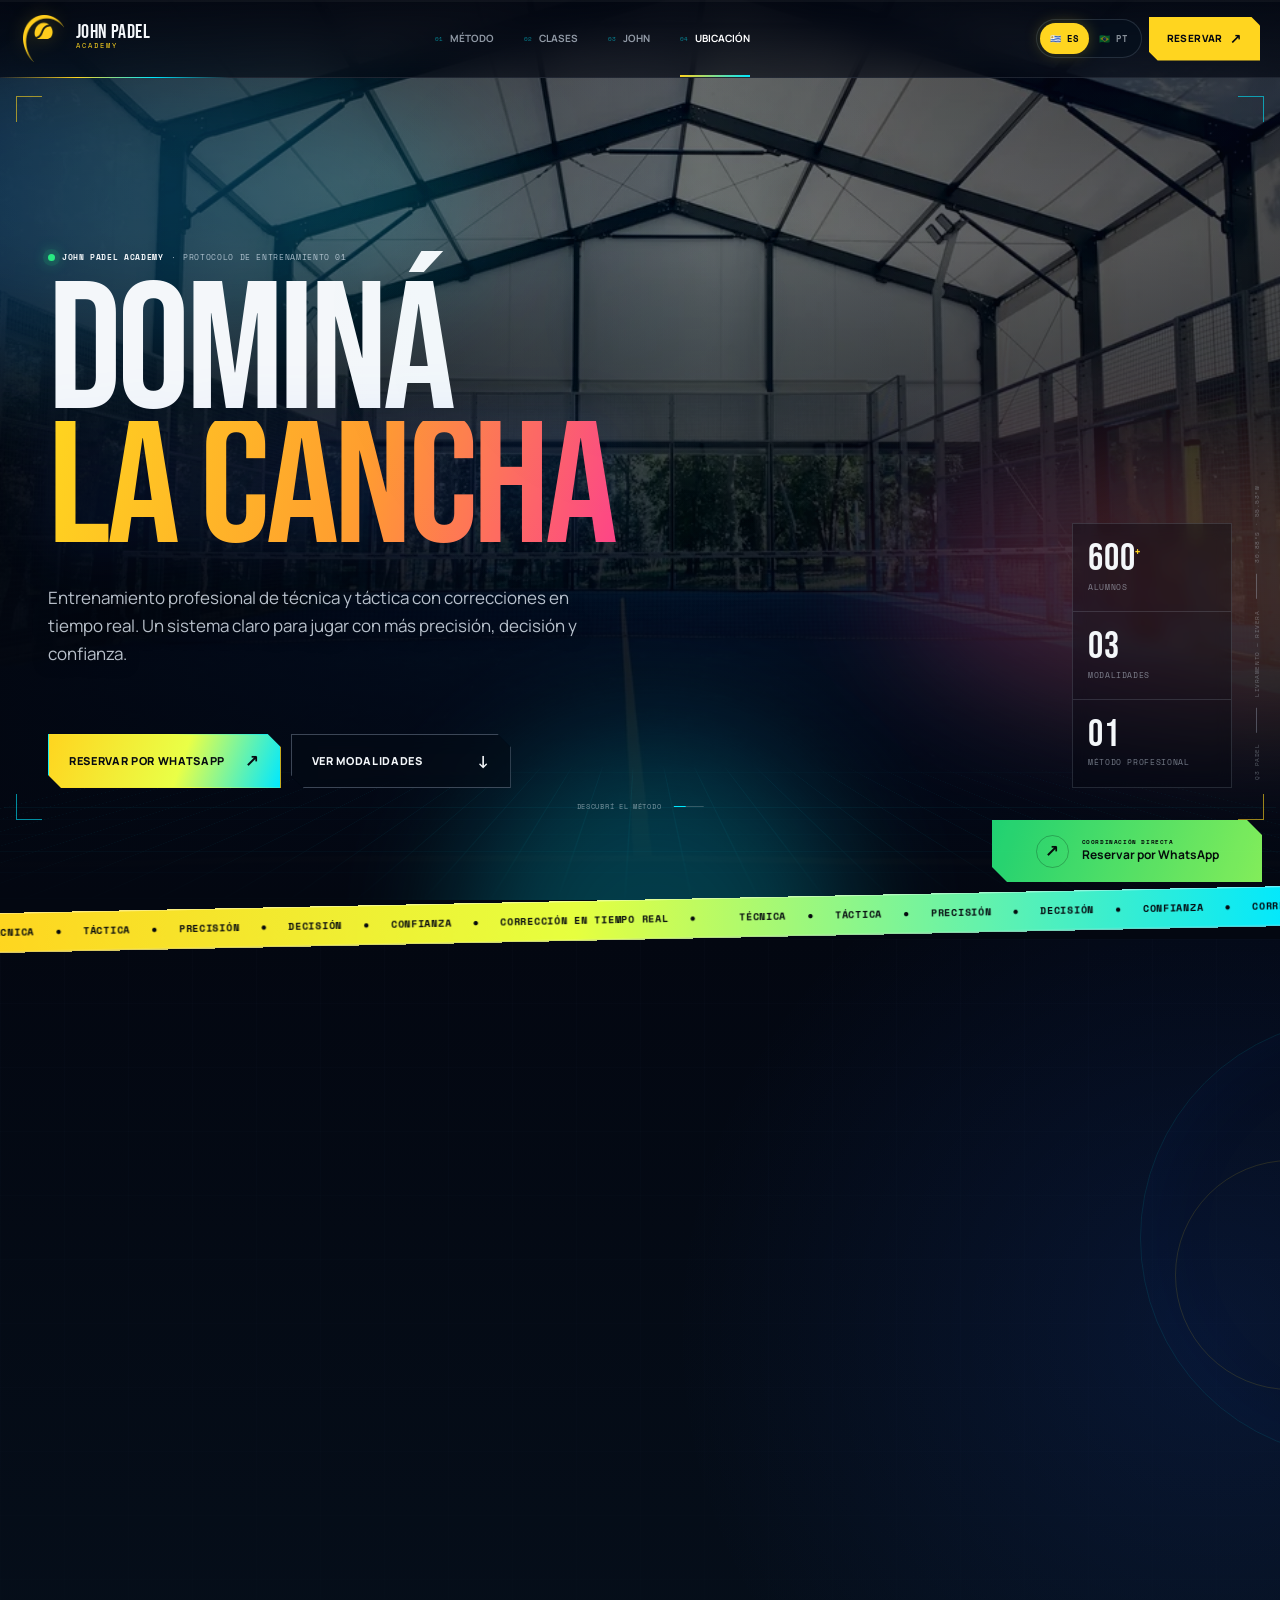
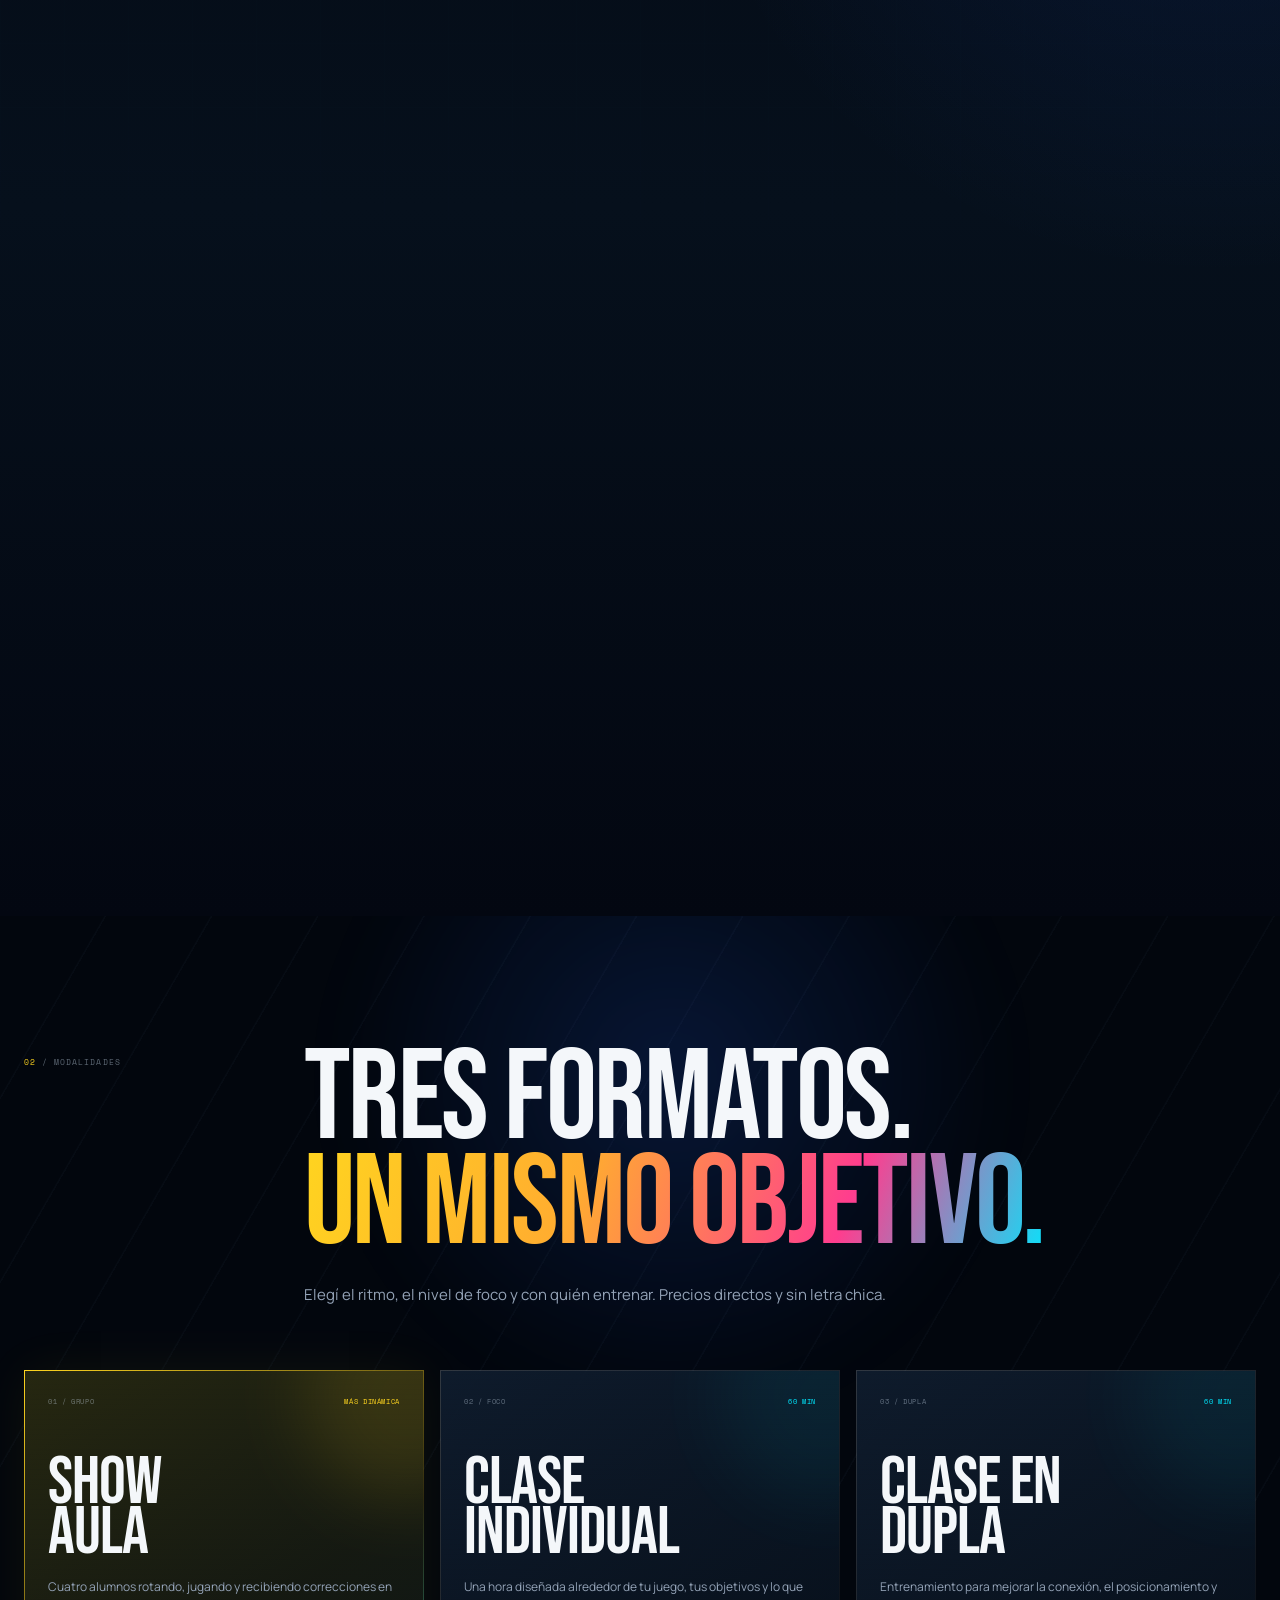
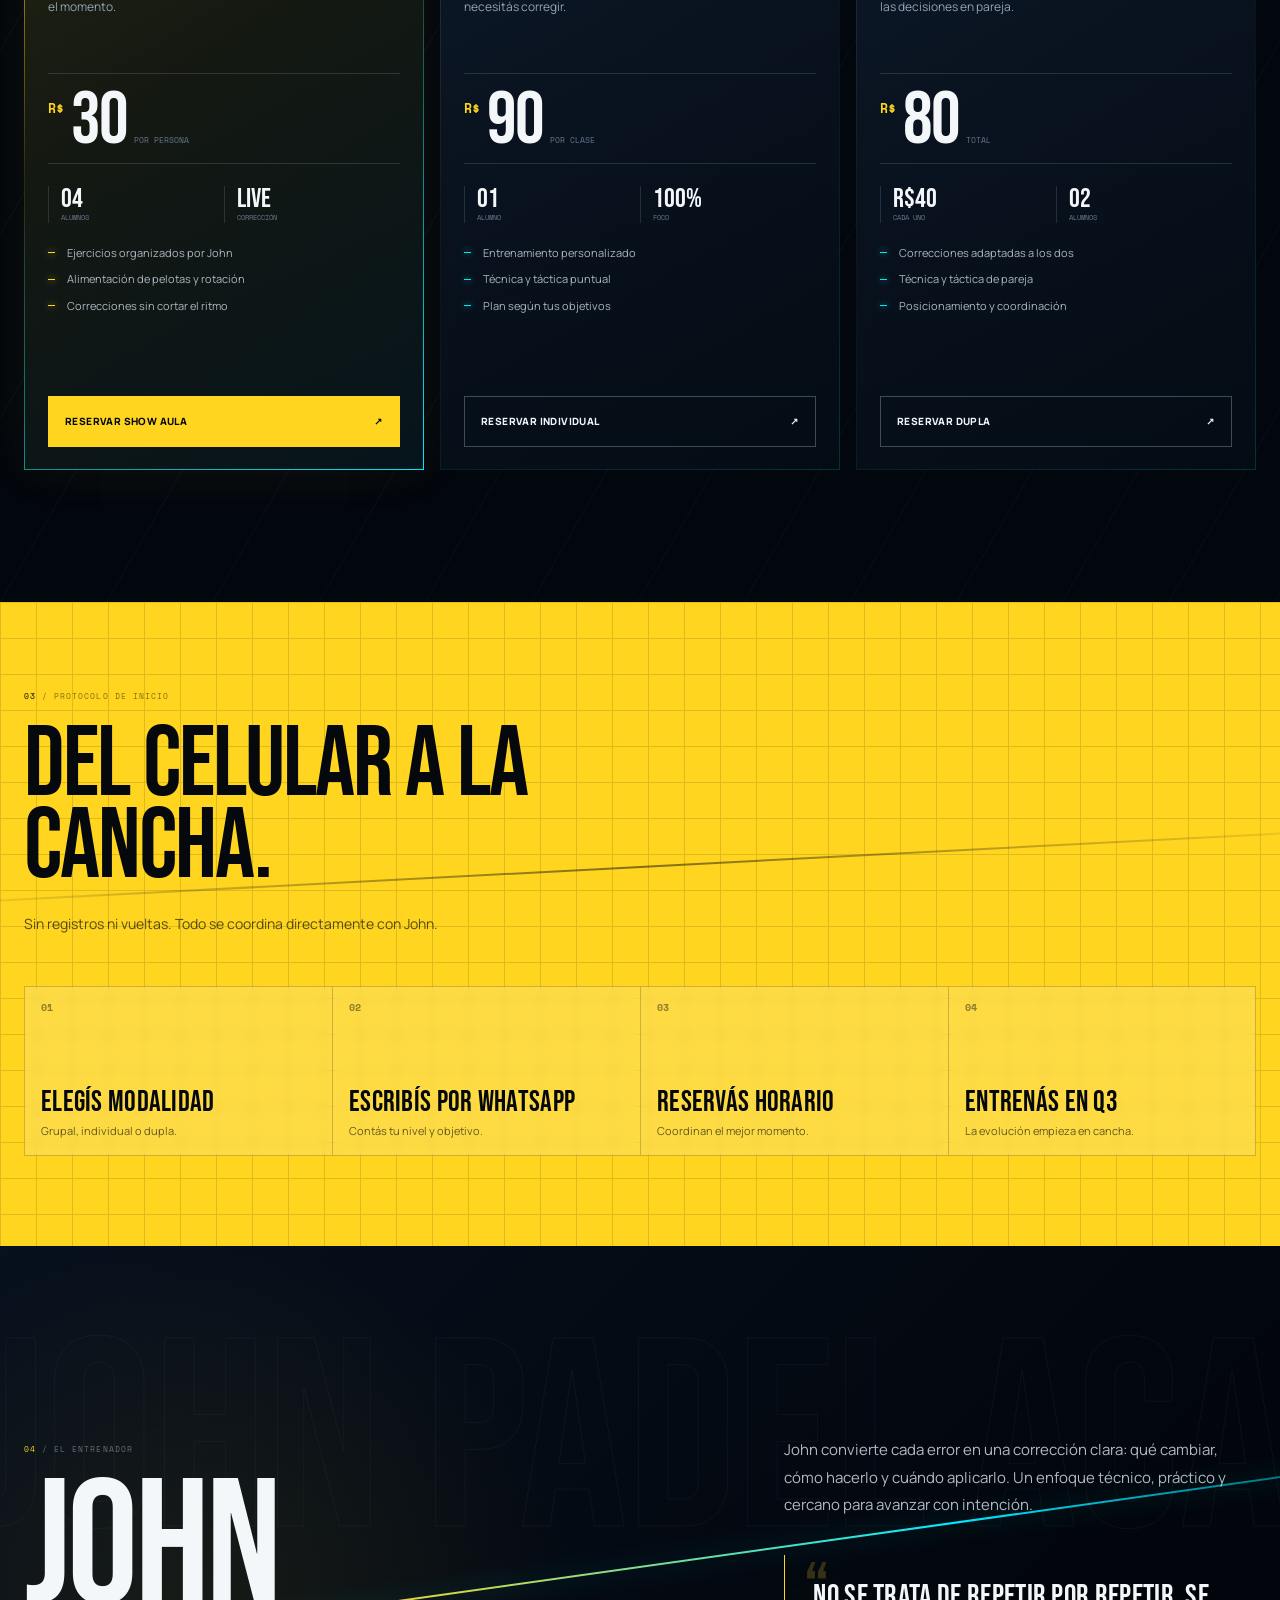
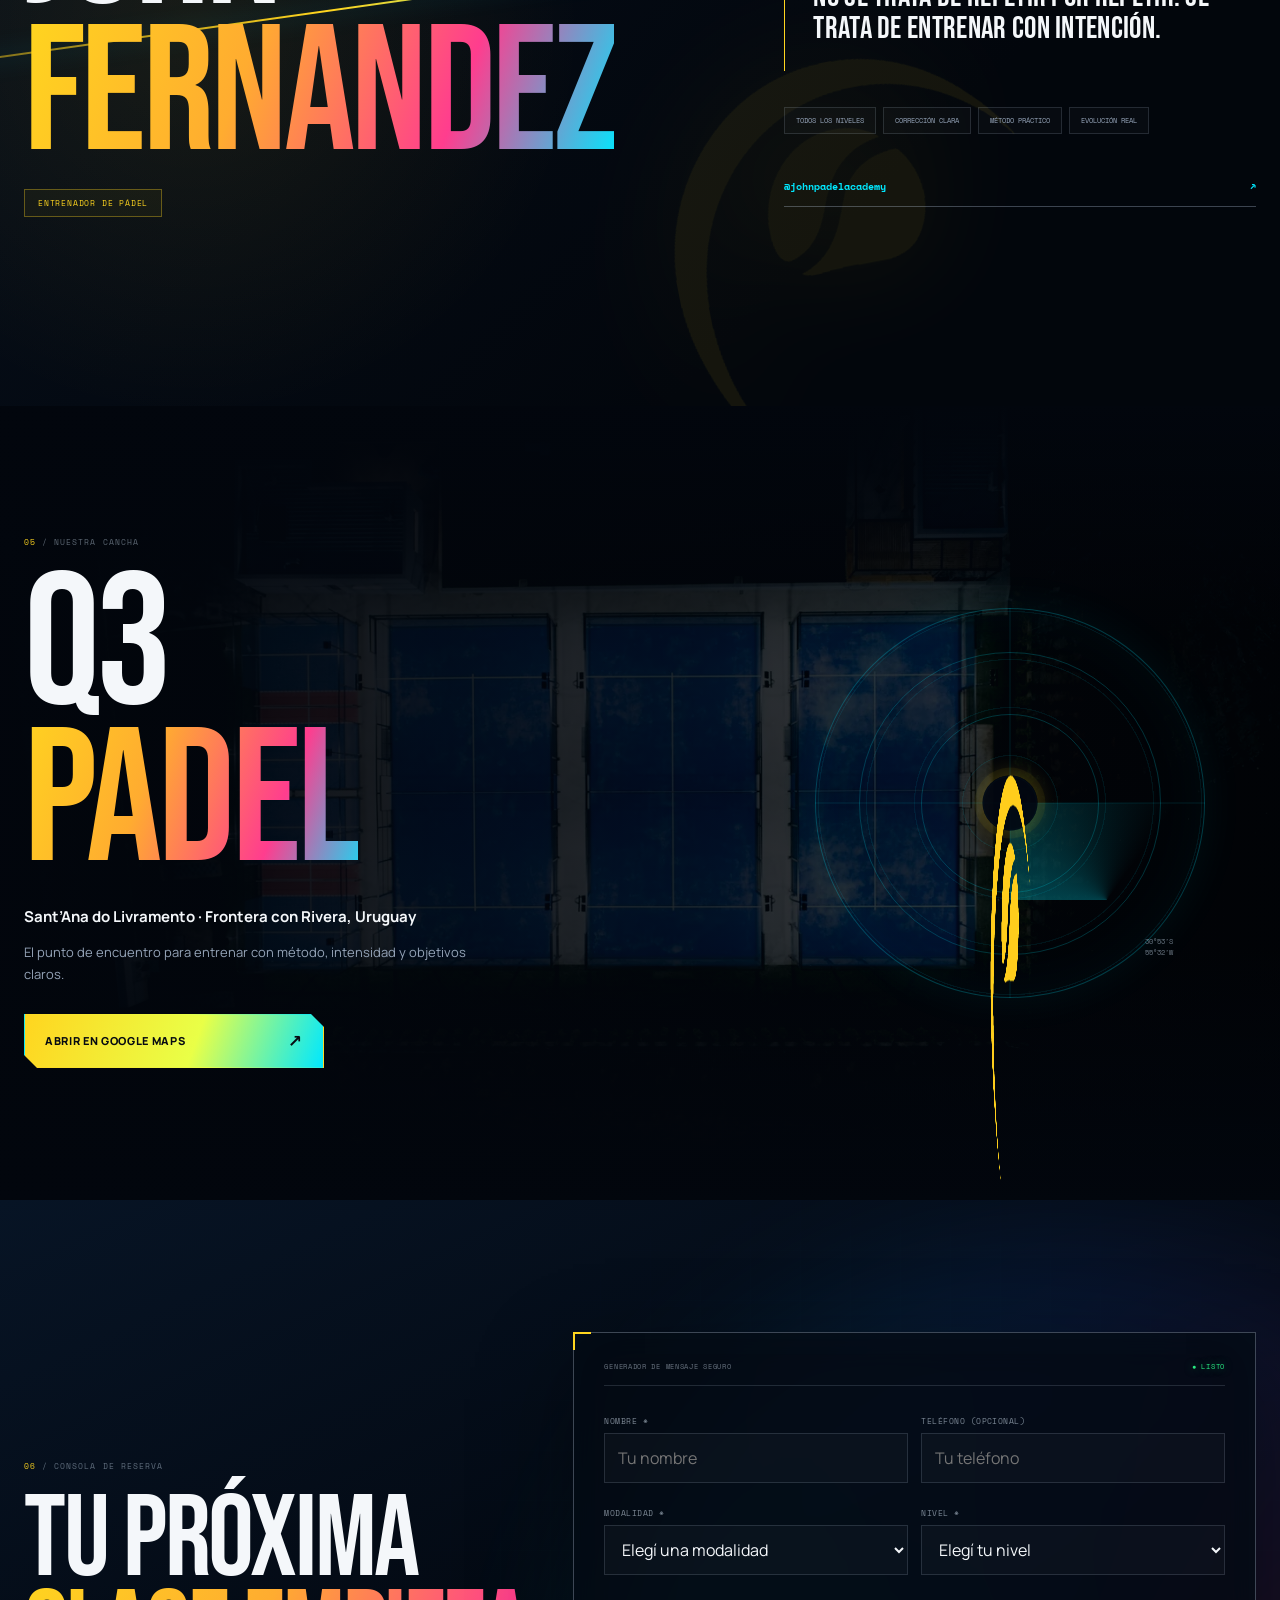
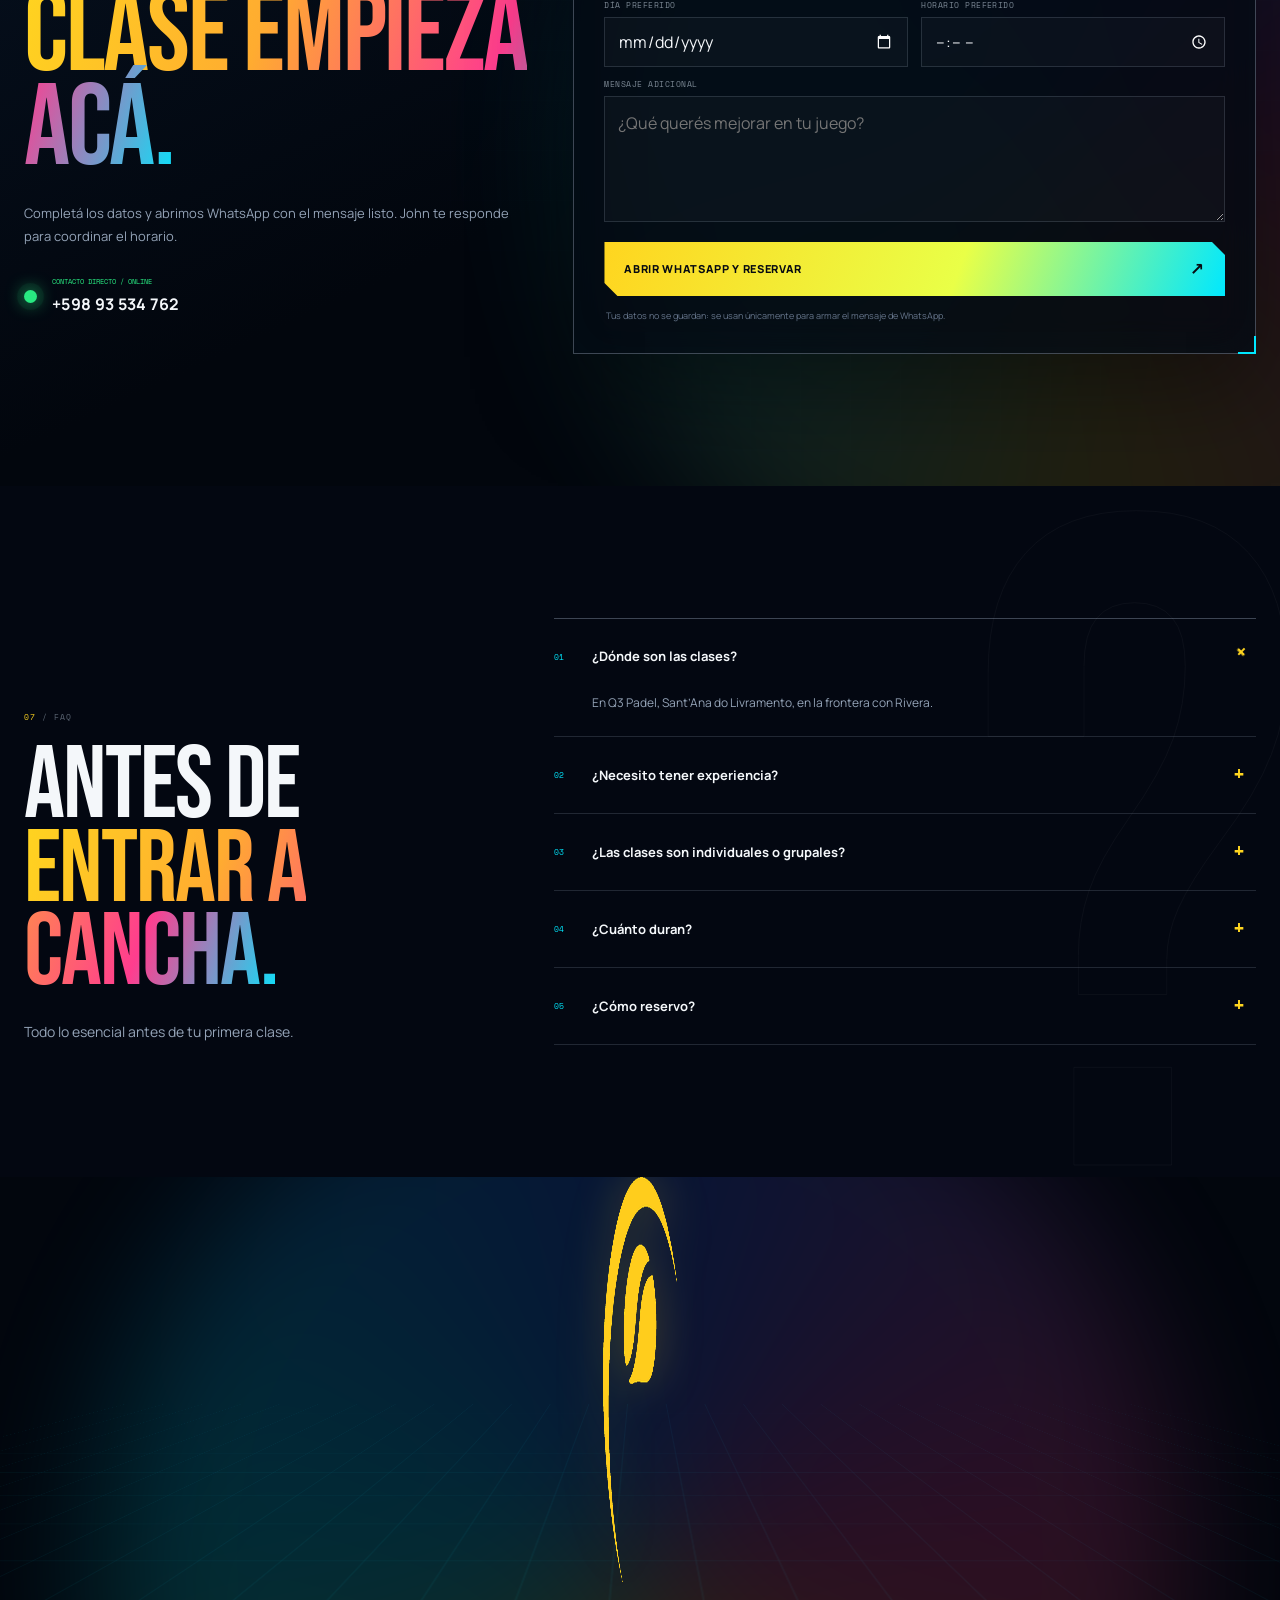
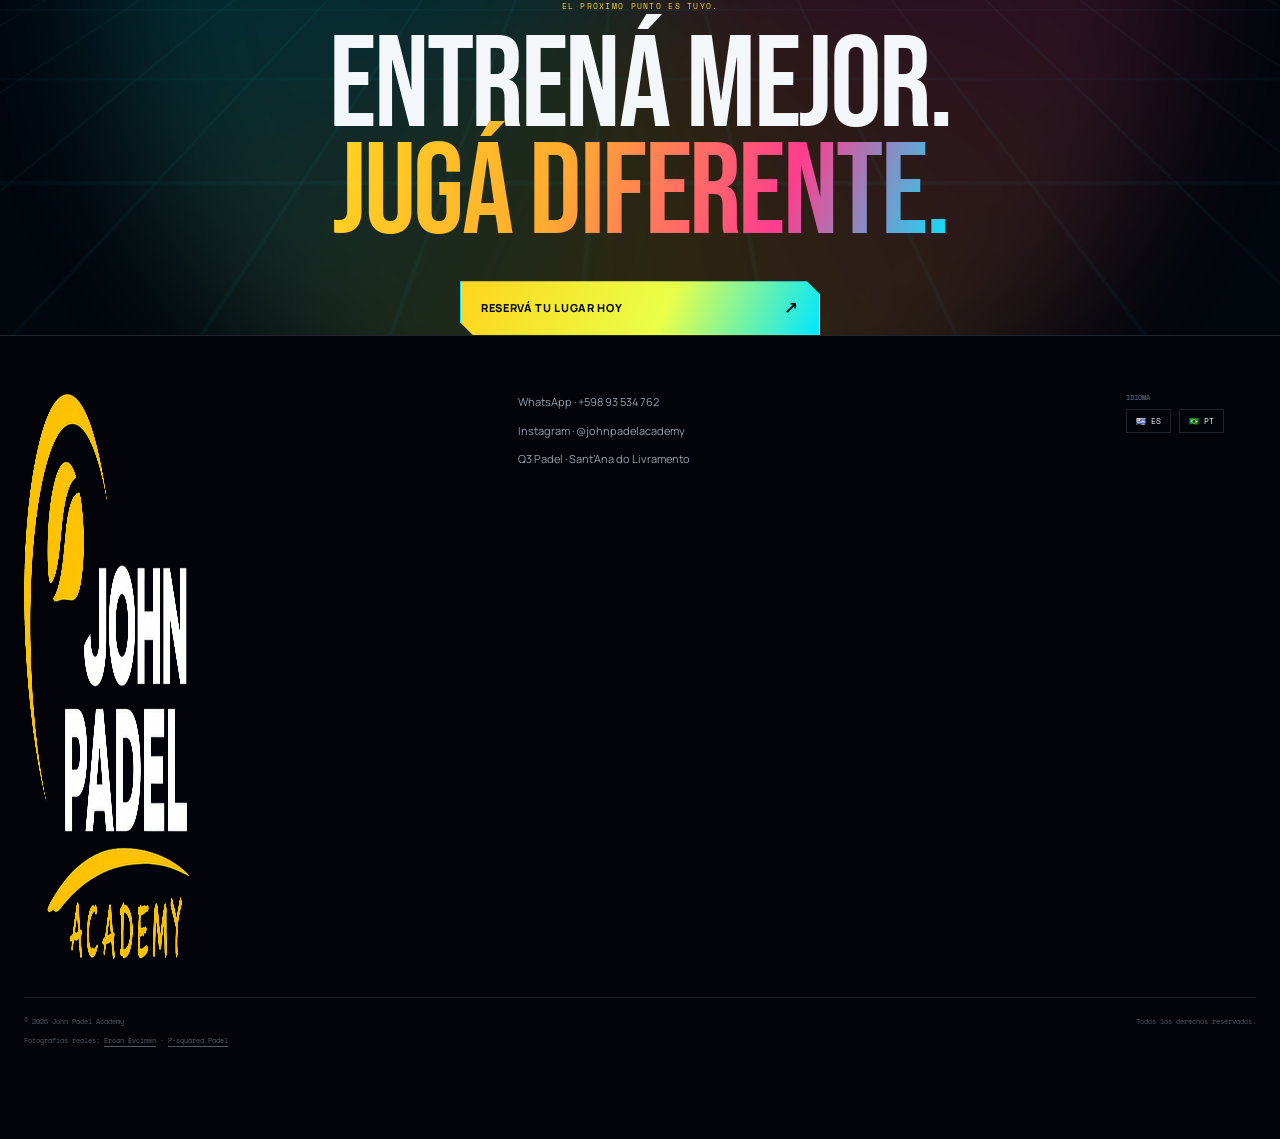
==== commit bca2887f: "Redesign academy site with real-court tech experience" ====
--- a/index.html
+++ b/index.html
@@ -3,35 +3,38 @@
   <head>
     <meta charset="utf-8">
     <meta name="viewport" content="width=device-width, initial-scale=1, viewport-fit=cover">
-    <title>John Padel Academy | Clases de pádel en Livramento</title>
+    <title>John Padel Academy | Entrenamiento de pádel en Livramento</title>
     <meta name="description" content="Clases de pádel en Q3 Padel, Sant’Ana do Livramento. Técnica, táctica y correcciones en tiempo real para todos los niveles.">
-    <meta name="theme-color" content="#07101f">
+    <meta name="theme-color" content="#030711">
     <meta name="color-scheme" content="dark">
     <meta name="format-detection" content="telephone=no">
 
     <link rel="canonical" href="https://edubernardez.github.io/johnpadel/">
-    <link rel="icon" type="image/png" sizes="32x32" href="assets/images/favicon-32.png">
-    <link rel="apple-touch-icon" href="assets/images/apple-touch-icon.png">
+    <link rel="icon" type="image/png" sizes="32x32" href="assets/images/favicon-v2-32.png">
+    <link rel="apple-touch-icon" href="assets/images/apple-touch-icon-v2.png">
     <link rel="manifest" href="manifest.webmanifest">
-    <link rel="preload" as="image" href="assets/images/john-action-720.webp" type="image/webp">
+    <link rel="preload" as="image" href="assets/images/court-real-960.webp" type="image/webp">
 
     <meta property="og:type" content="website">
     <meta property="og:locale" content="es_UY">
     <meta property="og:locale:alternate" content="pt_BR">
     <meta property="og:site_name" content="John Padel Academy">
-    <meta property="og:title" content="John Padel Academy | Entrená mejor. Jugá mejor.">
+    <meta property="og:title" content="John Padel Academy | Dominá la cancha">
     <meta property="og:description" content="Método profesional, técnica, táctica y correcciones en tiempo real en Q3 Padel.">
     <meta property="og:url" content="https://edubernardez.github.io/johnpadel/">
-    <meta property="og:image" content="https://edubernardez.github.io/johnpadel/assets/images/og-john-padel.jpg">
+    <meta property="og:image" content="https://edubernardez.github.io/johnpadel/assets/images/og-court-v2.jpg">
     <meta property="og:image:width" content="1200">
     <meta property="og:image:height" content="630">
-    <meta property="og:image:alt" content="John Padel Academy — Entrená mejor. Jugá mejor.">
+    <meta property="og:image:alt" content="John Padel Academy — Dominá la cancha">
     <meta name="twitter:card" content="summary_large_image">
-    <meta name="twitter:title" content="John Padel Academy | Entrená mejor. Jugá mejor.">
-    <meta name="twitter:description" content="Clases de pádel con método profesional en Q3 Padel.">
-    <meta name="twitter:image" content="https://edubernardez.github.io/johnpadel/assets/images/og-john-padel.jpg">
+    <meta name="twitter:title" content="John Padel Academy | Dominá la cancha">
+    <meta name="twitter:description" content="Entrenamiento profesional de pádel en Q3 Padel.">
+    <meta name="twitter:image" content="https://edubernardez.github.io/johnpadel/assets/images/og-court-v2.jpg">
 
     <script>document.documentElement.classList.add('js');</script>
+    <link rel="preconnect" href="https://fonts.googleapis.com">
+    <link rel="preconnect" href="https://fonts.gstatic.com" crossorigin>
+    <link href="https://fonts.googleapis.com/css2?family=Bebas+Neue&family=Manrope:wght@400;500;600;700;800&family=Space+Mono:wght@400;700&display=swap" rel="stylesheet">
     <link rel="stylesheet" href="styles.css">
     <script src="script.js" defer></script>
 
@@ -40,286 +43,197 @@
         "@context": "https://schema.org",
         "@type": "SportsActivityLocation",
         "name": "John Padel Academy",
-        "description": "Clases y entrenamiento de pádel para todos los niveles.",
+        "description": "Clases y entrenamiento profesional de pádel para todos los niveles.",
         "url": "https://edubernardez.github.io/johnpadel/",
         "telephone": "+59893534762",
-        "image": "https://edubernardez.github.io/johnpadel/assets/images/og-john-padel.jpg",
+        "image": "https://edubernardez.github.io/johnpadel/assets/images/og-court-v2.jpg",
         "sameAs": ["https://www.instagram.com/johnpadelacademy/"],
-        "address": {
-          "@type": "PostalAddress",
-          "addressLocality": "Sant’Ana do Livramento",
-          "addressRegion": "RS",
-          "addressCountry": "BR"
-        },
-        "founder": {
-          "@type": "Person",
-          "name": "John Fernandez",
-          "jobTitle": "Entrenador de pádel"
-        }
+        "address": {"@type": "PostalAddress", "addressLocality": "Sant’Ana do Livramento", "addressRegion": "RS", "addressCountry": "BR"},
+        "founder": {"@type": "Person", "name": "John Fernandez", "jobTitle": "Entrenador de pádel"}
       }
     </script>
   </head>
+
   <body>
     <a class="skip-link" href="#contenido" data-i18n="skipLink">Saltar al contenido</a>
 
-    <header class="site-header">
-      <div class="shell header-inner">
-        <a class="brand" href="#top" data-i18n-aria="brandHome" aria-label="John Padel Academy — inicio">
-          <span class="brand-mark" aria-hidden="true">JP</span>
-          <span class="brand-name">JOHN <b>PADEL</b><small>ACADEMY</small></span>
+    <div class="boot-screen" aria-hidden="true">
+      <div class="boot-grid"></div>
+      <div class="boot-aura boot-aura-a"></div>
+      <div class="boot-aura boot-aura-b"></div>
+      <div class="boot-inner">
+        <span class="boot-code">JPA // 001</span>
+        <img class="boot-logo" src="assets/images/brand-logo-v2.webp" width="720" height="565" alt="">
+        <p class="boot-kicker" data-i18n="bootStatus">Sistema de rendimiento · cargando</p>
+        <div class="boot-progress"><span></span></div>
+        <div class="boot-data"><span data-i18n="bootTechnique">TÉCNICA</span><span data-i18n="bootTactics">TÁCTICA</span><span data-i18n="bootPrecision">PRECISIÓN</span></div>
+      </div>
+    </div>
+
+    <div class="site-light" aria-hidden="true"></div>
+    <div class="page-progress" aria-hidden="true"><span></span></div>
+
+    <header class="tech-header" id="site-header">
+      <div class="tech-header-inner">
+        <a class="tech-brand" href="#top" data-i18n-aria="brandHome" aria-label="John Padel Academy — inicio">
+          <img src="assets/images/brand-symbol-v2.png" width="360" height="405" alt="">
+          <span>JOHN PADEL<small>ACADEMY</small></span>
         </a>
-
-        <nav class="main-nav" data-i18n-aria="mainNav" aria-label="Navegación principal">
-          <a href="#metodo" data-i18n="navMethod">Método</a>
-          <a href="#modalidades" data-i18n="navClasses">Clases</a>
-          <a href="#profesor" data-i18n="navCoach">John</a>
-          <a href="#ubicacion" data-i18n="navLocation">Ubicación</a>
-          <a href="#reservar" data-i18n="navBook">Reservar</a>
+        <nav class="tech-nav" data-i18n-aria="mainNav" aria-label="Navegación principal">
+          <a href="#metodo"><i>01</i><span data-i18n="navMethod">Método</span></a>
+          <a href="#modalidades"><i>02</i><span data-i18n="navClasses">Clases</span></a>
+          <a href="#profesor"><i>03</i><span data-i18n="navCoach">John</span></a>
+          <a href="#ubicacion"><i>04</i><span data-i18n="navLocation">Ubicación</span></a>
         </nav>
-
-        <div class="header-actions">
+        <div class="tech-controls">
           <div class="lang-switch" role="group" data-i18n-aria="languageLabel" aria-label="Idioma">
             <button class="lang" type="button" data-lang="es" aria-pressed="true" aria-label="Español">🇺🇾 <span>ES</span></button>
             <button class="lang" type="button" data-lang="pt" aria-pressed="false" aria-label="Português">🇧🇷 <span>PT</span></button>
           </div>
-          <a class="button button-small header-cta" href="https://wa.me/59893534762" data-whatsapp target="_blank" rel="noopener" data-i18n="headerCta">WhatsApp</a>
+          <a class="tech-book" href="https://wa.me/59893534762" data-whatsapp target="_blank" rel="noopener"><span data-i18n="headerCta">Reservar</span><b aria-hidden="true">↗</b></a>
         </div>
       </div>
     </header>
 
     <main id="contenido">
       <section class="hero" id="top">
-        <div class="shell hero-grid">
-          <div class="hero-copy">
-            <p class="eyebrow"><span></span><span data-i18n="heroEyebrow">Entrenamiento de alto rendimiento</span></p>
-            <h1 data-i18n-html="heroTitle">Entrená mejor.<br><em>Jugá mejor.</em></h1>
-            <p class="hero-lead" data-i18n="heroLead">Clases de pádel con método profesional, correcciones en tiempo real y un plan claro para evolucionar más rápido.</p>
-            <p class="location-line" data-i18n="heroLocation">Q3 Padel · Livramento / Rivera</p>
-            <div class="hero-actions">
-              <a class="button button-primary" href="https://wa.me/59893534762" data-whatsapp target="_blank" rel="noopener"><span data-i18n="heroCta">Reservar por WhatsApp</span><b aria-hidden="true">↗</b></a>
-              <a class="button button-secondary" href="#modalidades" data-i18n="heroSecondary">Ver modalidades</a>
+        <div class="hero-bg" aria-hidden="true"><picture><source media="(min-width: 720px)" srcset="assets/images/court-real-1800.webp"><img src="assets/images/court-real-960.webp" alt="" fetchpriority="high"></picture></div>
+        <div class="hero-shade" aria-hidden="true"></div>
+        <div class="aurora" aria-hidden="true"><span></span><span></span><span></span></div>
+        <div class="scan-beam" aria-hidden="true"></div><div class="hero-tech-grid" aria-hidden="true"></div>
+        <div class="hero-corners" aria-hidden="true"><i></i><i></i><i></i><i></i></div>
+        <div class="hero-content shell">
+          <div class="hero-main">
+            <p class="hero-status"><span></span><b>John Padel Academy</b> · <em data-i18n="heroProtocol">Protocolo de entrenamiento 01</em></p>
+            <h1><span data-i18n="heroTitleLine1">DOMINÁ</span><span class="gradient-word" data-i18n="heroTitleLine2">LA CANCHA</span></h1>
+            <div class="hero-copy">
+              <p data-i18n="heroLead">Entrenamiento profesional de técnica y táctica con correcciones en tiempo real. Un sistema claro para jugar con más precisión, decisión y confianza.</p>
+              <div class="hero-actions">
+                <a class="button button-primary" href="https://wa.me/59893534762" data-whatsapp target="_blank" rel="noopener"><span data-i18n="heroCta">Reservar por WhatsApp</span><b aria-hidden="true">↗</b></a>
+                <a class="button button-ghost" href="#modalidades"><span data-i18n="heroSecondary">Ver modalidades</span><b aria-hidden="true">↓</b></a>
+              </div>
             </div>
-            <div class="trust-row" data-i18n-aria="trustLabel" aria-label="Datos de confianza">
-              <div><strong>600+</strong><span data-i18n="statStudents">alumnos</span></div>
-              <div><strong>3</strong><span data-i18n="statModes">modalidades</span></div>
-              <div><strong>RT</strong><span data-i18n="statFeedback">corrección en vivo</span></div>
+          </div>
+          <div class="hero-metrics" data-i18n-aria="trustLabel" aria-label="Datos de confianza">
+            <div><strong>600<sup>+</sup></strong><span data-i18n="statStudents">alumnos</span></div>
+            <div><strong>03</strong><span data-i18n="statModes">modalidades</span></div>
+            <div><strong>01</strong><span data-i18n="statMethod">método profesional</span></div>
+          </div>
+        </div>
+        <div class="hero-side-code" aria-hidden="true"><span>Q3 PADEL</span><i></i><span>LIVRAMENTO — RIVERA</span><i></i><span>30.88°S · 55.53°W</span></div>
+        <a class="hero-scroll" href="#metodo"><span data-i18n="heroScroll">Descubrí el método</span><i aria-hidden="true"></i></a>
+      </section>
+
+      <div class="signal-strip" aria-hidden="true"><div class="signal-track"><span data-i18n-html="signalLine">TÉCNICA <i>●</i> TÁCTICA <i>●</i> PRECISIÓN <i>●</i> DECISIÓN <i>●</i> CONFIANZA <i>●</i> CORRECCIÓN EN TIEMPO REAL <i>●</i></span><span data-i18n-html="signalLine">TÉCNICA <i>●</i> TÁCTICA <i>●</i> PRECISIÓN <i>●</i> DECISIÓN <i>●</i> CONFIANZA <i>●</i> CORRECCIÓN EN TIEMPO REAL <i>●</i></span></div></div>
+
+      <section class="section method-section" id="metodo">
+        <div class="section-orbit orbit-one" aria-hidden="true"></div><div class="section-orbit orbit-two" aria-hidden="true"></div>
+        <div class="shell">
+          <div class="section-head reveal">
+            <p class="section-index"><span>01</span> / <b data-i18n="methodIndex">LAB DE RENDIMIENTO</b></p>
+            <div><h2 data-i18n-html="methodTitle">NO ES JUGAR MÁS.<br><em>ES ENTRENAR MEJOR.</em></h2><p data-i18n="methodLead">Cada ejercicio tiene un porqué. Observamos, corregimos y repetimos con intención para convertir técnica en decisiones que funcionan en partido.</p></div>
+          </div>
+          <div class="method-stage reveal">
+            <div class="method-visual">
+              <img src="assets/images/court-aerial-1600.webp" width="1600" height="899" loading="lazy" alt="Vista aérea real de canchas de pádel iluminadas por la noche" data-i18n-alt="aerialAlt">
+              <div class="visual-overlay"></div><div class="court-target target-a"><span></span></div><div class="court-target target-b"><span></span></div><div class="court-target target-c"><span></span></div><div class="visual-hud"><b data-i18n="liveAnalysis">ANÁLISIS EN VIVO</b><span data-i18n="courtSystem">Q3 // SISTEMA DE CANCHA</span></div>
             </div>
-          </div>
-
-          <div class="hero-media" data-i18n-aria="heroPhotoLabel" aria-label="John Fernandez en la cancha de pádel">
-            <div class="photo-frame">
-              <picture>
-                <source media="(min-width: 700px)" srcset="assets/images/john-action-1080.webp">
-                <img src="assets/images/john-action-720.webp" width="720" height="1103" alt="John Fernandez jugando al pádel en una cancha de vidrio" data-i18n-alt="heroPhotoAlt" fetchpriority="high">
-              </picture>
-              <div class="photo-wash"></div>
-              <div class="coach-chip"><span class="status-dot"></span><b>John Fernandez</b><small data-i18n="coachRole">Entrenador de pádel</small></div>
-              <div class="performance-chip"><b data-i18n="performanceTitle">+ precisión</b><span data-i18n="performanceText">técnica · táctica · confianza</span></div>
+            <div class="method-console">
+              <div class="console-top"><span data-i18n="playerDevelopment">DESARROLLO DEL JUGADOR</span><i data-i18n="online">● ACTIVO</i></div>
+              <p class="console-kicker" data-i18n="consoleKicker">Tu juego, desarmado en detalles.</p>
+              <div class="skill-matrix">
+                <article><span>01</span><h3 data-i18n="skillTechnique">Técnica</h3><p data-i18n="skillTechniqueText">Golpes más limpios y eficientes.</p></article>
+                <article><span>02</span><h3 data-i18n="skillTactics">Táctica</h3><p data-i18n="skillTacticsText">Mejores decisiones en cada zona.</p></article>
+                <article><span>03</span><h3 data-i18n="skillVolley">Volea</h3><p data-i18n="skillVolleyText">Control y firmeza en la red.</p></article>
+                <article><span>04</span><h3 data-i18n="skillBandeja">Bandeja</h3><p data-i18n="skillBandejaText">Precisión sin perder posición.</p></article>
+                <article><span>05</span><h3 data-i18n="skillWall">Salida de pared</h3><p data-i18n="skillWallText">Tiempo y respuesta bajo presión.</p></article>
+                <article><span>06</span><h3 data-i18n="skillPosition">Posicionamiento</h3><p data-i18n="skillPositionText">Movimiento con intención.</p></article>
+                <article><span>07</span><h3 data-i18n="skillReading">Lectura de juego</h3><p data-i18n="skillReadingText">Anticipación y control.</p></article>
+                <article><span>08</span><h3 data-i18n="skillConfidence">Confianza</h3><p data-i18n="skillConfidenceText">Herramientas para jugar suelto.</p></article>
+              </div>
             </div>
-            <div class="court-lines" aria-hidden="true"></div>
-          </div>
-        </div>
-      </section>
-
-      <section class="section section-soft" id="metodo">
+          </div>
+          <div class="proof-band reveal">
+            <div class="proof-number"><span>+</span>600</div>
+            <div class="proof-copy"><p data-i18n="proofEyebrow">RESULTADOS QUE RESPALDAN EL MÉTODO</p><h3 data-i18n="proofTitle">Más de 600 alumnos ya entrenaron con John.</h3></div>
+            <div class="proof-pulse" aria-hidden="true"><i></i><i></i><i></i><i></i><i></i><i></i><i></i></div>
+            <a href="#modalidades"><span data-i18n="proofLink">Encontrá tu formato</span><b aria-hidden="true">↓</b></a>
+          </div>
+        </div>
+      </section>
+
+      <section class="section pricing-section" id="modalidades">
+        <div class="pricing-light" aria-hidden="true"></div>
         <div class="shell">
-          <div class="section-heading reveal">
-            <div>
-              <p class="section-tag" data-i18n="benefitsTag">Tu evolución</p>
-              <h2 data-i18n="benefitsTitle">Un método que se nota en la cancha</h2>
-            </div>
-            <p data-i18n="benefitsLead">Trabajamos cada detalle con ejercicios concretos, lectura de juego y correcciones que podés aplicar desde la primera clase.</p>
-          </div>
-
-          <div class="skill-grid">
-            <article class="skill-card reveal"><span>01</span><h3 data-i18n="skillTechnique">Técnica</h3><p data-i18n="skillTechniqueText">Golpes más limpios, eficientes y seguros.</p></article>
-            <article class="skill-card reveal"><span>02</span><h3 data-i18n="skillTactics">Táctica</h3><p data-i18n="skillTacticsText">Elegí mejor cada golpe y cada zona.</p></article>
-            <article class="skill-card reveal"><span>03</span><h3 data-i18n="skillVolley">Volea</h3><p data-i18n="skillVolleyText">Control, dirección y firmeza en la red.</p></article>
-            <article class="skill-card reveal"><span>04</span><h3 data-i18n="skillBandeja">Bandeja</h3><p data-i18n="skillBandejaText">Defendé la posición sin perder precisión.</p></article>
-            <article class="skill-card reveal"><span>05</span><h3 data-i18n="skillWall">Salida de pared</h3><p data-i18n="skillWallText">Más tiempo y mejores decisiones bajo presión.</p></article>
-            <article class="skill-card reveal"><span>06</span><h3 data-i18n="skillPosition">Posicionamiento</h3><p data-i18n="skillPositionText">Movete con intención y cerrá espacios.</p></article>
-            <article class="skill-card reveal"><span>07</span><h3 data-i18n="skillReading">Lectura de juego</h3><p data-i18n="skillReadingText">Anticipá la jugada y ganá tiempo.</p></article>
-            <article class="skill-card reveal"><span>08</span><h3 data-i18n="skillConfidence">Confianza</h3><p data-i18n="skillConfidenceText">Jugá suelto con herramientas claras.</p></article>
-          </div>
-
-          <div class="proof-panel reveal">
-            <div class="proof-number">600<span>+</span></div>
-            <div><h3 data-i18n="proofTitle">Alumnos ya entrenaron con el método</h3><p data-i18n="proofText">Técnica + táctica + corrección en tiempo real. Un camino concreto para notar avances en menos de 3 meses.</p></div>
-            <a href="#modalidades" data-i18n-html="proofLink">Encontrá tu modalidad <span aria-hidden="true">↓</span></a>
-          </div>
-        </div>
-      </section>
-
-      <section class="section" id="modalidades">
-        <div class="shell">
-          <div class="section-heading reveal">
-            <div>
-              <p class="section-tag" data-i18n="classesTag">Modalidades y precios</p>
-              <h2 data-i18n="classesTitle">Elegí cómo querés entrenar</h2>
-            </div>
-            <p data-i18n="classesLead">Precios claros, formatos simples y el mismo objetivo: que cada minuto en cancha te haga avanzar.</p>
-          </div>
-
+          <div class="section-head section-head-split reveal"><p class="section-index"><span>02</span> / <b data-i18n="trainingModes">MODALIDADES</b></p><div><h2 data-i18n-html="classesTitle">TRES FORMATOS.<br><em>UN MISMO OBJETIVO.</em></h2><p data-i18n="classesLead">Elegí el ritmo, el nivel de foco y con quién entrenar. Precios directos y sin letra chica.</p></div></div>
           <div class="pricing-grid">
-            <article class="price-card price-featured reveal">
-              <div class="price-topline"><span class="plan-code">01 / GROUP</span><span class="popular" data-i18n="popular">Dinámica grupal</span></div>
-              <h3>Show Aula</h3>
-              <p class="plan-summary" data-i18n="showSummary">Ritmo, rotación y correcciones mientras jugás.</p>
-              <div class="price"><span>R$</span><strong>30</strong><small data-i18n="perPerson">por persona</small></div>
-              <div class="plan-meta"><span data-i18n="fourStudents">4 alumnos</span><span data-i18n="groupFormat">Formato grupal</span></div>
-              <ul>
-                <li data-i18n="showFeature1">Ejercicios organizados por el profesor</li>
-                <li data-i18n="showFeature2">Alimentación de pelotas y rotación</li>
-                <li data-i18n="showFeature3">Correcciones en el momento</li>
-              </ul>
-              <a class="button button-dark" href="https://wa.me/59893534762" data-whatsapp data-mode="show" target="_blank" rel="noopener"><span data-i18n="bookShow">Reservar Show Aula</span><b aria-hidden="true">↗</b></a>
+            <article class="price-card price-card-featured reveal">
+              <div class="card-glow"></div><div class="price-top"><span>01 / <i data-i18n="groupCode">GRUPO</i></span><b data-i18n="mostDynamic">MÁS DINÁMICA</b></div><h3>SHOW<br>AULA</h3><p data-i18n="showSummary">Cuatro alumnos rotando, jugando y recibiendo correcciones en el momento.</p>
+              <div class="price"><small>R$</small><strong>30</strong><span data-i18n="perPerson">por persona</span></div><div class="price-data"><span><b>04</b><small data-i18n="students">alumnos</small></span><span><b>LIVE</b><small data-i18n="feedback">corrección</small></span></div>
+              <ul><li data-i18n="showFeature1">Ejercicios organizados por John</li><li data-i18n="showFeature2">Alimentación de pelotas y rotación</li><li data-i18n="showFeature3">Correcciones sin cortar el ritmo</li></ul><a class="card-cta" href="https://wa.me/59893534762" data-whatsapp data-mode="show" target="_blank" rel="noopener"><span data-i18n="bookShow">Reservar Show Aula</span><b>↗</b></a>
             </article>
-
             <article class="price-card reveal">
-              <div class="price-topline"><span class="plan-code">02 / FOCUS</span><span class="duration" data-i18n="oneHour">1 hora</span></div>
-              <h3 data-i18n="individualTitle">Clase Individual</h3>
-              <p class="plan-summary" data-i18n="individualSummary">Todo el entrenamiento enfocado en tu juego.</p>
-              <div class="price"><span>R$</span><strong>90</strong><small data-i18n="perClass">por clase</small></div>
-              <div class="plan-meta"><span data-i18n="oneStudent">1 alumno</span><span data-i18n="fullFocus">Foco total</span></div>
-              <ul>
-                <li data-i18n="individualFeature1">Entrenamiento personalizado</li>
-                <li data-i18n="individualFeature2">Técnica y táctica puntual</li>
-                <li data-i18n="individualFeature3">Plan según tus objetivos</li>
-              </ul>
-              <a class="button button-outline" href="https://wa.me/59893534762" data-whatsapp data-mode="individual" target="_blank" rel="noopener"><span data-i18n="bookIndividual">Reservar Individual</span><b aria-hidden="true">↗</b></a>
+              <div class="card-glow"></div><div class="price-top"><span>02 / <i data-i18n="focusCode">FOCO</i></span><b>60 MIN</b></div><h3 data-i18n-html="individualTitle">CLASE<br>INDIVIDUAL</h3><p data-i18n="individualSummary">Una hora diseñada alrededor de tu juego, tus objetivos y lo que necesitás corregir.</p>
+              <div class="price"><small>R$</small><strong>90</strong><span data-i18n="perClass">por clase</span></div><div class="price-data"><span><b>01</b><small data-i18n="student">alumno</small></span><span><b>100%</b><small data-i18n="focus">foco</small></span></div>
+              <ul><li data-i18n="individualFeature1">Entrenamiento personalizado</li><li data-i18n="individualFeature2">Técnica y táctica puntual</li><li data-i18n="individualFeature3">Plan según tus objetivos</li></ul><a class="card-cta" href="https://wa.me/59893534762" data-whatsapp data-mode="individual" target="_blank" rel="noopener"><span data-i18n="bookIndividual">Reservar Individual</span><b>↗</b></a>
             </article>
-
             <article class="price-card reveal">
-              <div class="price-topline"><span class="plan-code">03 / TEAM</span><span class="duration" data-i18n="oneHour">1 hora</span></div>
-              <h3 data-i18n="duoTitle">Clase en Dupla</h3>
-              <p class="plan-summary" data-i18n="duoSummary">Entrená la conexión y las decisiones en pareja.</p>
-              <div class="price"><span>R$</span><strong>80</strong><small data-i18n="total">total</small></div>
-              <div class="plan-meta"><span data-i18n="duoPerPerson">R$ 40 por persona</span><span data-i18n="twoStudents">2 alumnos</span></div>
-              <ul>
-                <li data-i18n="duoFeature1">Correcciones adaptadas a los dos</li>
-                <li data-i18n="duoFeature2">Técnica y táctica de pareja</li>
-                <li data-i18n="duoFeature3">Posicionamiento y coordinación</li>
-              </ul>
-              <a class="button button-outline" href="https://wa.me/59893534762" data-whatsapp data-mode="duo" target="_blank" rel="noopener"><span data-i18n="bookDuo">Reservar Dupla</span><b aria-hidden="true">↗</b></a>
+              <div class="card-glow"></div><div class="price-top"><span>03 / <i data-i18n="teamCode">DUPLA</i></span><b>60 MIN</b></div><h3 data-i18n-html="duoTitle">CLASE EN<br>DUPLA</h3><p data-i18n="duoSummary">Entrenamiento para mejorar la conexión, el posicionamiento y las decisiones en pareja.</p>
+              <div class="price"><small>R$</small><strong>80</strong><span data-i18n="total">total</span></div><div class="price-data"><span><b>R$40</b><small data-i18n="each">cada uno</small></span><span><b>02</b><small data-i18n="students">alumnos</small></span></div>
+              <ul><li data-i18n="duoFeature1">Correcciones adaptadas a los dos</li><li data-i18n="duoFeature2">Técnica y táctica de pareja</li><li data-i18n="duoFeature3">Posicionamiento y coordinación</li></ul><a class="card-cta" href="https://wa.me/59893534762" data-whatsapp data-mode="duo" target="_blank" rel="noopener"><span data-i18n="bookDuo">Reservar Dupla</span><b>↗</b></a>
             </article>
           </div>
         </div>
       </section>
 
-      <section class="section section-process" id="como-funciona">
-        <div class="shell process-layout">
-          <div class="process-intro reveal">
-            <p class="section-tag" data-i18n="processTag">Simple y directo</p>
-            <h2 data-i18n="processTitle">De este sitio a la cancha en cuatro pasos</h2>
-            <p data-i18n="processLead">Sin registros, sin vueltas. Coordinás directamente con John por WhatsApp.</p>
-            <a class="text-link" href="#reservar" data-i18n-html="processCta">Quiero reservar <span aria-hidden="true">→</span></a>
-          </div>
-          <ol class="steps">
-            <li class="reveal"><span>01</span><div><h3 data-i18n="step1Title">Elegís modalidad</h3><p data-i18n="step1Text">Grupal, individual o en dupla.</p></div></li>
-            <li class="reveal"><span>02</span><div><h3 data-i18n="step2Title">Coordinás por WhatsApp</h3><p data-i18n="step2Text">Contás tu nivel y qué querés mejorar.</p></div></li>
-            <li class="reveal"><span>03</span><div><h3 data-i18n="step3Title">Reservás horario</h3><p data-i18n="step3Text">Definen juntos el mejor día y hora.</p></div></li>
-            <li class="reveal"><span>04</span><div><h3 data-i18n="step4Title">Entrenás en Q3 Padel</h3><p data-i18n="step4Text">Llegás a la cancha y empieza la evolución.</p></div></li>
-          </ol>
-        </div>
-      </section>
-
-      <section class="section" id="profesor">
-        <div class="shell coach-layout">
-          <div class="coach-photo reveal">
-            <img src="assets/images/john-profile-640.webp" width="640" height="960" loading="lazy" alt="John Fernandez de perfil en Q3 Padel" data-i18n-alt="aboutPhotoAlt">
-            <div class="photo-caption"><span>JOHN / COACH</span><strong>Q3 PADEL</strong></div>
-          </div>
-          <div class="coach-copy reveal">
-            <p class="section-tag" data-i18n="aboutTag">Tu entrenador</p>
-            <h2>John Fernandez</h2>
-            <p class="coach-role" data-i18n="aboutRole">Entrenador de pádel</p>
-            <p class="coach-lead" data-i18n="aboutLead">Un enfoque técnico, práctico y cercano. John transforma cada error en una corrección clara para que entiendas qué cambiar, cómo hacerlo y cuándo aplicarlo.</p>
-            <blockquote data-i18n="aboutQuote">“No se trata de repetir por repetir. Se trata de entrenar con intención.”</blockquote>
-            <div class="coach-values">
-              <span data-i18n="aboutValue1">Todos los niveles</span>
-              <span data-i18n="aboutValue2">Corrección clara</span>
-              <span data-i18n="aboutValue3">Método práctico</span>
-              <span data-i18n="aboutValue4">Evolución medible</span>
-            </div>
-          </div>
-        </div>
-      </section>
-
-      <section class="section section-soft" id="ubicacion">
-        <div class="shell location-layout">
-          <div class="location-copy reveal">
-            <p class="section-tag" data-i18n="locationTag">Dónde entrenamos</p>
-            <h2>Q3 Padel</h2>
-            <p class="location-place" data-i18n="locationPlace">Sant’Ana do Livramento · Frontera con Rivera, Uruguay</p>
-            <p data-i18n="locationText">Entrená en cancha y en un entorno preparado para aprovechar cada ejercicio.</p>
-            <a class="button button-primary" href="https://www.google.com/maps/search/?api=1&amp;query=Q3+Padel+Santana+do+Livramento" target="_blank" rel="noopener"><span data-i18n="openMaps">Abrir en Google Maps</span><b aria-hidden="true">↗</b></a>
-          </div>
-          <div class="map-card reveal" aria-hidden="true">
-            <div class="map-orbit orbit-one"></div><div class="map-orbit orbit-two"></div>
-            <div class="map-pin"><span>Q3</span></div>
-            <p>30°53′S / 55°32′W</p>
-            <strong data-i18n="borderLabel">LIVRAMENTO ↔ RIVERA</strong>
-          </div>
+      <section class="process-section" id="como-funciona">
+        <div class="process-line" aria-hidden="true"></div>
+        <div class="shell"><div class="process-heading reveal"><p class="section-index"><span>03</span> / <b data-i18n="startProtocol">PROTOCOLO DE INICIO</b></p><h2 data-i18n="processTitle">DEL CELULAR A LA CANCHA.</h2><p data-i18n="processLead">Sin registros ni vueltas. Todo se coordina directamente con John.</p></div>
+          <ol class="process-steps"><li class="reveal"><span>01</span><div><h3 data-i18n="step1Title">Elegís modalidad</h3><p data-i18n="step1Text">Grupal, individual o dupla.</p></div></li><li class="reveal"><span>02</span><div><h3 data-i18n="step2Title">Escribís por WhatsApp</h3><p data-i18n="step2Text">Contás tu nivel y objetivo.</p></div></li><li class="reveal"><span>03</span><div><h3 data-i18n="step3Title">Reservás horario</h3><p data-i18n="step3Text">Coordinan el mejor momento.</p></div></li><li class="reveal"><span>04</span><div><h3 data-i18n="step4Title">Entrenás en Q3</h3><p data-i18n="step4Text">La evolución empieza en cancha.</p></div></li></ol>
+        </div>
+      </section>
+
+      <section class="section coach-section" id="profesor">
+        <div class="coach-symbol" aria-hidden="true"><img src="assets/images/brand-symbol-v2.png" width="360" height="405" alt=""></div><div class="coach-beam" aria-hidden="true"></div>
+        <div class="shell coach-grid"><div class="coach-name reveal"><p class="section-index"><span>04</span> / <b data-i18n="theCoach">EL ENTRENADOR</b></p><h2>JOHN<br><em>FERNANDEZ</em></h2><p class="coach-role" data-i18n="aboutRole">Entrenador de pádel</p></div>
+          <div class="coach-copy reveal"><p class="coach-lead" data-i18n="aboutLead">John convierte cada error en una corrección clara: qué cambiar, cómo hacerlo y cuándo aplicarlo. Un enfoque técnico, práctico y cercano para avanzar con intención.</p><blockquote><span>“</span><p data-i18n="aboutQuote">No se trata de repetir por repetir. Se trata de entrenar con intención.</p></blockquote><div class="coach-values"><span data-i18n="aboutValue1">Todos los niveles</span><span data-i18n="aboutValue2">Corrección clara</span><span data-i18n="aboutValue3">Método práctico</span><span data-i18n="aboutValue4">Evolución real</span></div><a class="line-link" href="https://www.instagram.com/johnpadelacademy/" target="_blank" rel="noopener"><span>@johnpadelacademy</span><b>↗</b></a></div>
+        </div>
+      </section>
+
+      <section class="section location-section" id="ubicacion">
+        <div class="location-bg" aria-hidden="true"><img src="assets/images/court-aerial-1600.webp" width="1600" height="899" loading="lazy" alt=""></div><div class="location-shade" aria-hidden="true"></div>
+        <div class="shell location-grid"><div class="location-copy reveal"><p class="section-index"><span>05</span> / <b data-i18n="homeCourt">NUESTRA CANCHA</b></p><h2>Q3<br><em>PADEL</em></h2><p class="location-place" data-i18n="locationPlace">Sant’Ana do Livramento · Frontera con Rivera, Uruguay</p><p data-i18n="locationText">El punto de encuentro para entrenar con método, intensidad y objetivos claros.</p><a class="button button-primary" href="https://www.google.com/maps/search/?api=1&amp;query=Q3+Padel+Santana+do+Livramento" target="_blank" rel="noopener"><span data-i18n="openMaps">Abrir en Google Maps</span><b>↗</b></a></div>
+          <div class="radar reveal" aria-hidden="true"><div class="radar-ring r1"></div><div class="radar-ring r2"></div><div class="radar-ring r3"></div><div class="radar-sweep"></div><div class="radar-pin"><img src="assets/images/brand-symbol-v2.png" width="360" height="405" alt=""></div><span class="radar-code">30°53′S<br>55°32′W</span></div>
         </div>
       </section>
 
       <section class="section booking-section" id="reservar">
-        <div class="shell booking-layout">
-          <div class="booking-intro reveal">
-            <p class="section-tag" data-i18n="bookingTag">Tu próxima clase</p>
-            <h2 data-i18n="bookingTitle">Reservá en menos de un minuto</h2>
-            <p data-i18n="bookingLead">Completá los datos y abrimos WhatsApp con el mensaje listo. La coordinación es directa con John.</p>
-            <div class="direct-card">
-              <span class="status-dot"></span>
-              <div><small data-i18n="directLabel">Contacto directo</small><strong>+598 93 534 762</strong></div>
-            </div>
-          </div>
-
-          <form class="booking-form reveal" id="booking-form">
-            <div class="field-grid">
-              <label class="field"><span data-i18n="nameLabel">Nombre *</span><input id="name" name="name" type="text" autocomplete="name" required data-i18n-placeholder="namePlaceholder" placeholder="Tu nombre"></label>
-              <label class="field"><span data-i18n="phoneLabel">Teléfono (opcional)</span><input id="phone" name="phone" type="tel" autocomplete="tel" inputmode="tel" data-i18n-placeholder="phonePlaceholder" placeholder="Tu teléfono"></label>
-              <label class="field"><span data-i18n="modeLabel">Modalidad *</span><select id="mode" name="mode" required><option value="" data-i18n="selectMode">Elegí una modalidad</option><option value="show">Show Aula</option><option value="individual" data-i18n="individualTitle">Clase Individual</option><option value="duo" data-i18n="duoTitle">Clase en Dupla</option></select></label>
-              <label class="field"><span data-i18n="levelLabel">Nivel *</span><select id="level" name="level" required><option value="" data-i18n="selectLevel">Elegí tu nivel</option><option value="beginner" data-i18n="beginner">Principiante</option><option value="intermediate" data-i18n="intermediate">Intermedio</option><option value="advanced" data-i18n="advanced">Avanzado</option></select></label>
-              <label class="field"><span data-i18n="dayLabel">Día preferido</span><input id="day" name="day" type="date"></label>
-              <label class="field"><span data-i18n="timeLabel">Horario preferido</span><input id="time" name="time" type="time"></label>
-            </div>
-            <label class="field"><span data-i18n="messageLabel">Mensaje adicional</span><textarea id="message" name="message" rows="4" data-i18n-placeholder="messagePlaceholder" placeholder="Contale a John qué querés mejorar"></textarea></label>
-            <button class="button button-primary form-submit" type="submit"><span data-i18n="sendWhatsApp">Abrir WhatsApp y reservar</span><b aria-hidden="true">↗</b></button>
-            <p class="form-note" data-i18n="formNote">No enviamos ni guardamos tus datos: el mensaje se abre directamente en WhatsApp.</p>
-          </form>
+        <div class="booking-aura" aria-hidden="true"></div>
+        <div class="shell booking-grid"><div class="booking-intro reveal"><p class="section-index"><span>06</span> / <b data-i18n="bookingConsole">CONSOLA DE RESERVA</b></p><h2 data-i18n-html="bookingTitle">TU PRÓXIMA<br><em>CLASE EMPIEZA ACÁ.</em></h2><p data-i18n="bookingLead">Completá los datos y abrimos WhatsApp con el mensaje listo. John te responde para coordinar el horario.</p><div class="contact-signal"><span></span><div><small data-i18n="directLabel">CONTACTO DIRECTO / ONLINE</small><strong>+598 93 534 762</strong></div></div></div>
+          <form class="booking-form reveal" id="booking-form"><div class="form-top"><span data-i18n="messageBuilder">GENERADOR DE MENSAJE SEGURO</span><i data-i18n="ready">● LISTO</i></div><div class="field-grid">
+              <label><span data-i18n="nameLabel">Nombre *</span><input id="name" name="name" type="text" autocomplete="name" required data-i18n-placeholder="namePlaceholder" placeholder="Tu nombre"></label>
+              <label><span data-i18n="phoneLabel">Teléfono (opcional)</span><input id="phone" name="phone" type="tel" autocomplete="tel" inputmode="tel" data-i18n-placeholder="phonePlaceholder" placeholder="Tu teléfono"></label>
+              <label><span data-i18n="modeLabel">Modalidad *</span><select id="mode" name="mode" required><option value="" data-i18n="selectMode">Elegí una modalidad</option><option value="show">Show Aula</option><option value="individual" data-i18n="individualOption">Clase Individual</option><option value="duo" data-i18n="duoOption">Clase en Dupla</option></select></label>
+              <label><span data-i18n="levelLabel">Nivel *</span><select id="level" name="level" required><option value="" data-i18n="selectLevel">Elegí tu nivel</option><option value="beginner" data-i18n="beginner">Principiante</option><option value="intermediate" data-i18n="intermediate">Intermedio</option><option value="advanced" data-i18n="advanced">Avanzado</option></select></label>
+              <label><span data-i18n="dayLabel">Día preferido</span><input id="day" name="day" type="date"></label><label><span data-i18n="timeLabel">Horario preferido</span><input id="time" name="time" type="time"></label>
+            </div><label><span data-i18n="messageLabel">Mensaje adicional</span><textarea id="message" name="message" rows="4" data-i18n-placeholder="messagePlaceholder" placeholder="¿Qué querés mejorar en tu juego?"></textarea></label><button class="button button-primary form-submit" type="submit"><span data-i18n="sendWhatsApp">Abrir WhatsApp y reservar</span><b>↗</b></button><p class="form-note" data-i18n="formNote">Tus datos no se guardan: se usan únicamente para armar el mensaje de WhatsApp.</p></form>
         </div>
       </section>
 
       <section class="section faq-section" id="faq">
-        <div class="shell faq-layout">
-          <div class="reveal"><p class="section-tag">FAQ</p><h2 data-i18n="faqTitle">Preguntas frecuentes</h2><p data-i18n="faqLead">Lo esencial antes de tu primera clase.</p></div>
-          <div class="faq-list">
-            <details class="reveal"><summary data-i18n="faq1Q">¿Dónde son las clases?</summary><p data-i18n="faq1A">En Q3 Padel, Sant’Ana do Livramento, en la frontera con Rivera.</p></details>
-            <details class="reveal"><summary data-i18n="faq2Q">¿Necesito tener experiencia?</summary><p data-i18n="faq2A">No. Hay clases para principiantes, intermedios y avanzados. El entrenamiento se adapta a tu nivel.</p></details>
-            <details class="reveal"><summary data-i18n="faq3Q">¿Las clases son individuales o grupales?</summary><p data-i18n="faq3A">Podés elegir Show Aula para 4 alumnos, clase individual o clase en dupla.</p></details>
-            <details class="reveal"><summary data-i18n="faq4Q">¿Cuánto duran?</summary><p data-i18n="faq4A">Las clases individuales y en dupla duran 1 hora. Consultá por WhatsApp la dinámica y disponibilidad del Show Aula.</p></details>
-            <details class="reveal"><summary data-i18n="faq5Q">¿Cómo reservo?</summary><p data-i18n="faq5A">Completá el formulario o tocá cualquier botón de WhatsApp para coordinar día y horario directamente con John.</p></details>
-          </div>
-        </div>
-      </section>
-
-      <section class="final-cta">
-        <div class="shell final-cta-inner reveal">
-          <div><p class="section-tag" data-i18n="finalTag">Tu mejor versión empieza acá</p><h2 data-i18n-html="finalTitle">Entrená con intención.<br>Jugá con confianza.</h2></div>
-          <a class="button button-primary" href="https://wa.me/59893534762" data-whatsapp target="_blank" rel="noopener"><span data-i18n="finalCta">Reservá tu lugar hoy</span><b aria-hidden="true">↗</b></a>
-        </div>
-      </section>
+        <div class="shell faq-grid"><div class="faq-heading reveal"><p class="section-index"><span>07</span> / FAQ</p><h2 data-i18n-html="faqTitle">ANTES DE<br><em>ENTRAR A CANCHA.</em></h2><p data-i18n="faqLead">Todo lo esencial antes de tu primera clase.</p></div>
+          <div class="faq-list"><details class="reveal" open><summary><span>01</span><b data-i18n="faq1Q">¿Dónde son las clases?</b><i>+</i></summary><p data-i18n="faq1A">En Q3 Padel, Sant’Ana do Livramento, en la frontera con Rivera.</p></details><details class="reveal"><summary><span>02</span><b data-i18n="faq2Q">¿Necesito tener experiencia?</b><i>+</i></summary><p data-i18n="faq2A">No. El entrenamiento se adapta a principiantes, intermedios y avanzados.</p></details><details class="reveal"><summary><span>03</span><b data-i18n="faq3Q">¿Las clases son individuales o grupales?</b><i>+</i></summary><p data-i18n="faq3A">Podés elegir Show Aula para 4 alumnos, clase individual o clase en dupla.</p></details><details class="reveal"><summary><span>04</span><b data-i18n="faq4Q">¿Cuánto duran?</b><i>+</i></summary><p data-i18n="faq4A">Las clases individuales y en dupla duran 1 hora. Consultá la dinámica del Show Aula.</p></details><details class="reveal"><summary><span>05</span><b data-i18n="faq5Q">¿Cómo reservo?</b><i>+</i></summary><p data-i18n="faq5A">Completá el formulario o tocá cualquier botón de WhatsApp para coordinar directamente con John.</p></details></div>
+        </div>
+      </section>
+
+      <section class="final-cta"><div class="final-grid" aria-hidden="true"></div><div class="final-aura" aria-hidden="true"></div><div class="shell final-inner reveal"><img src="assets/images/brand-symbol-v2.png" width="360" height="405" alt=""><p data-i18n="finalTag">EL PRÓXIMO PUNTO ES TUYO.</p><h2 data-i18n-html="finalTitle">ENTRENÁ MEJOR.<br><em>JUGÁ DIFERENTE.</em></h2><a class="button button-primary" href="https://wa.me/59893534762" data-whatsapp target="_blank" rel="noopener"><span data-i18n="finalCta">Reservá tu lugar hoy</span><b>↗</b></a></div></section>
     </main>
 
     <footer class="site-footer">
-      <div class="shell footer-grid">
-        <a class="brand footer-brand" href="#top"><span class="brand-mark" aria-hidden="true">JP</span><span class="brand-name">JOHN <b>PADEL</b><small>ACADEMY</small></span></a>
-        <div class="footer-contact"><a href="https://wa.me/59893534762" data-whatsapp target="_blank" rel="noopener">WhatsApp · +598 93 534 762</a><a href="https://www.instagram.com/johnpadelacademy/" target="_blank" rel="noopener">Instagram · @johnpadelacademy</a><span data-i18n="footerLocation">Q3 Padel · Sant’Ana do Livramento</span></div>
-        <div class="footer-bottom"><span>© <span id="year">2026</span> John Padel Academy</span><span data-i18n="footerRights">Todos los derechos reservados.</span></div>
-      </div>
+      <div class="shell footer-main"><a class="footer-brand" href="#top"><img src="assets/images/brand-logo-v2.webp" width="720" height="565" alt="John Padel Academy"></a><div class="footer-links"><a href="https://wa.me/59893534762" data-whatsapp target="_blank" rel="noopener">WhatsApp · +598 93 534 762</a><a href="https://www.instagram.com/johnpadelacademy/" target="_blank" rel="noopener">Instagram · @johnpadelacademy</a><a href="https://www.google.com/maps/search/?api=1&amp;query=Q3+Padel+Santana+do+Livramento" target="_blank" rel="noopener" data-i18n="footerLocation">Q3 Padel · Sant’Ana do Livramento</a></div><div class="footer-language"><span data-i18n="languageLabel">Idioma</span><button type="button" data-footer-lang="es">🇺🇾 ES</button><button type="button" data-footer-lang="pt">🇧🇷 PT</button></div></div>
+      <div class="shell footer-bottom"><span>© <span id="year">2026</span> John Padel Academy</span><span data-i18n="footerRights">Todos los derechos reservados.</span><span class="photo-credit"><span data-i18n="photoCredit">Fotografías reales:</span> <a href="https://www.pexels.com/photo/indoor-padel-court-with-blue-surface-32474981/" target="_blank" rel="noopener">Ercan Evcimen</a> · <a href="https://unsplash.com/photos/an-aerial-view-of-a-tennis-court-at-night-qUp58N3O1GI" target="_blank" rel="noopener">P-squared Padel</a></span></div>
     </footer>
 
-    <a class="sticky-wa" href="https://wa.me/59893534762" data-whatsapp target="_blank" rel="noopener"><span class="sticky-icon" aria-hidden="true">WA</span><span data-i18n="stickyCta">Reservar por WhatsApp</span><b aria-hidden="true">↗</b></a>
+    <a class="sticky-wa" href="https://wa.me/59893534762" data-whatsapp target="_blank" rel="noopener"><span class="wa-mark" aria-hidden="true">↗</span><span><small data-i18n="stickySmall">COORDINACIÓN DIRECTA</small><b data-i18n="stickyCta">Reservar por WhatsApp</b></span></a>
   </body>
 </html>
--- a/styles.css
+++ b/styles.css
@@ -1,311 +1,418 @@
 :root {
-  --ink: #06101e;
-  --ink-2: #091626;
-  --surface: #0e1d30;
-  --surface-2: #13243a;
-  --line: rgba(255, 255, 255, 0.1);
-  --line-strong: rgba(255, 255, 255, 0.18);
-  --text: #f6f8f3;
-  --muted: #a9b5c5;
-  --yellow: #ffd84a;
-  --lime: #ceff45;
-  --blue: #4c86ff;
-  --danger: #ff7d6f;
-  --shell: 1160px;
-  --radius-sm: 14px;
-  --radius: 24px;
-  --radius-lg: 34px;
-  --shadow: 0 28px 80px rgba(0, 0, 0, 0.34);
+  --ink: #030711;
+  --ink-2: #07101d;
+  --ink-3: #0b1727;
+  --paper: #f4f7fa;
+  --muted: #94a3b7;
+  --muted-2: #66758b;
+  --line: rgba(210, 230, 255, .14);
+  --line-strong: rgba(210, 230, 255, .28);
+  --yellow: #ffd51f;
+  --acid: #dfff38;
+  --cyan: #00e8ff;
+  --blue: #2466ff;
+  --pink: #ff3d8e;
+  --green: #28e981;
+  --display: "Bebas Neue", Impact, sans-serif;
+  --body: "Manrope", system-ui, sans-serif;
+  --mono: "Space Mono", ui-monospace, monospace;
+  --shell: min(1240px, calc(100% - 32px));
+  --header-h: 72px;
+  --mouse-x: 50vw;
+  --mouse-y: 35vh;
 }
 
 *, *::before, *::after { box-sizing: border-box; }
-html { scroll-behavior: smooth; scroll-padding-top: 124px; -webkit-tap-highlight-color: transparent; }
-body { margin: 0; min-width: 300px; overflow-x: hidden; background: var(--ink); color: var(--text); font-family: Inter, ui-sans-serif, system-ui, -apple-system, BlinkMacSystemFont, "Segoe UI", sans-serif; font-size: 16px; line-height: 1.55; }
-body::before { content: ""; position: fixed; inset: 0; z-index: -2; pointer-events: none; background: radial-gradient(circle at 88% 8%, rgba(76, 134, 255, .18), transparent 28rem), radial-gradient(circle at 7% 38%, rgba(206, 255, 69, .055), transparent 26rem), linear-gradient(180deg, #06101e, #071321 70%, #06101e); }
-body::after { content: ""; position: fixed; inset: 0; z-index: -1; pointer-events: none; opacity: .14; background-image: linear-gradient(rgba(255,255,255,.08) 1px, transparent 1px), linear-gradient(90deg, rgba(255,255,255,.08) 1px, transparent 1px); background-size: 52px 52px; mask-image: linear-gradient(to bottom, #000, transparent 76%); }
+html { scroll-behavior: smooth; background: var(--ink); }
+body { margin: 0; min-width: 320px; overflow-x: hidden; color: var(--paper); background: var(--ink); font-family: var(--body); font-size: 16px; line-height: 1.5; -webkit-font-smoothing: antialiased; }
+body.booting { overflow: hidden; }
 img { display: block; max-width: 100%; }
 a { color: inherit; text-decoration: none; }
 button, input, select, textarea { font: inherit; }
 button, a { -webkit-tap-highlight-color: transparent; }
 button { color: inherit; }
-::selection { background: var(--yellow); color: var(--ink); }
-
-.shell { width: min(100% - 32px, var(--shell)); margin-inline: auto; }
-.skip-link { position: fixed; top: 8px; left: 8px; z-index: 999; padding: 12px 16px; border-radius: 10px; background: var(--yellow); color: var(--ink); font-weight: 800; transform: translateY(-160%); }
-.skip-link:focus { transform: translateY(0); }
-
-.site-header { position: fixed; inset: 0 0 auto; z-index: 100; border-bottom: 1px solid var(--line); background: rgba(6, 16, 30, .86); backdrop-filter: blur(18px) saturate(1.25); -webkit-backdrop-filter: blur(18px) saturate(1.25); }
-.header-inner { min-height: 108px; padding-block: 10px 8px; display: grid; grid-template-columns: auto 1fr; align-items: center; gap: 8px 14px; }
-.brand { display: inline-flex; align-items: center; gap: 10px; width: max-content; }
-.brand-mark { position: relative; display: grid; place-items: center; width: 42px; height: 42px; flex: 0 0 auto; border: 1px solid rgba(255,216,74,.72); border-radius: 50%; color: var(--yellow); font-size: 12px; font-weight: 950; letter-spacing: -.05em; box-shadow: inset 0 0 0 4px rgba(255,216,74,.055), 0 0 22px rgba(255,216,74,.1); }
-.brand-mark::after { content: ""; position: absolute; inset: -3px 5px 14px -3px; border: 2px solid var(--yellow); border-color: var(--yellow) transparent transparent var(--yellow); border-radius: 50%; transform: rotate(18deg); }
-.brand-name { display: grid; grid-template-columns: auto auto; column-gap: 4px; font-size: 14px; line-height: .95; letter-spacing: -.02em; font-weight: 550; }
-.brand-name b { color: var(--yellow); }
-.brand-name small { grid-column: 1 / -1; margin-top: 5px; color: var(--muted); font-size: 7px; font-weight: 850; letter-spacing: .31em; }
-.main-nav { grid-column: 1 / -1; display: flex; gap: 24px; overflow-x: auto; scrollbar-width: none; padding: 4px 1px 1px; }
-.main-nav::-webkit-scrollbar { display: none; }
-.main-nav a { flex: 0 0 auto; min-height: 32px; display: inline-flex; align-items: center; color: #c5ceda; font-size: 12px; font-weight: 750; letter-spacing: .02em; }
-.header-actions { display: flex; justify-content: flex-end; align-items: center; gap: 9px; }
-.lang-switch { display: flex; gap: 2px; padding: 3px; border: 1px solid var(--line); border-radius: 999px; background: rgba(255,255,255,.04); }
-.lang { min-width: 46px; min-height: 36px; border: 0; border-radius: 999px; background: transparent; color: var(--muted); font-size: 11px; font-weight: 850; cursor: pointer; }
-.lang[aria-pressed="true"] { background: var(--text); color: var(--ink); box-shadow: 0 5px 18px rgba(0,0,0,.24); }
-.header-cta { display: none !important; }
-
-.button { min-height: 54px; display: inline-flex; align-items: center; justify-content: center; gap: 11px; border: 1px solid transparent; border-radius: var(--radius-sm); padding: 0 20px; text-align: center; font-weight: 850; line-height: 1.15; cursor: pointer; transition: transform .2s ease, background .2s ease, border-color .2s ease, box-shadow .2s ease; }
-.button b { font-size: 18px; }
-.button:active { transform: translateY(1px) scale(.985); }
-.button-primary { background: var(--yellow); color: #11151d; box-shadow: 0 14px 36px rgba(255,216,74,.18); }
-.button-secondary { border-color: var(--line-strong); background: rgba(255,255,255,.045); color: var(--text); }
-.button-outline { width: 100%; border-color: var(--line-strong); background: rgba(255,255,255,.035); color: var(--text); }
-.button-dark { width: 100%; background: var(--ink); color: var(--text); box-shadow: 0 16px 34px rgba(6,16,30,.2); }
-.button-small { min-height: 43px; padding-inline: 17px; font-size: 13px; }
-.text-link { display: inline-flex; align-items: center; gap: 9px; color: var(--yellow); font-weight: 850; }
-
-.hero { min-height: 100svh; padding: 139px 0 64px; display: grid; align-items: center; overflow: hidden; }
-.hero-grid { display: grid; gap: 30px; }
-.hero-copy { position: relative; z-index: 2; }
-.eyebrow { display: flex; align-items: center; gap: 9px; margin: 0 0 17px; color: #cbd4df; font-size: 10px; font-weight: 850; letter-spacing: .12em; text-transform: uppercase; }
-.eyebrow > span:first-child { width: 27px; height: 2px; flex: 0 0 auto; background: var(--yellow); box-shadow: 0 0 12px rgba(255,216,74,.75); }
-h1, h2, h3, p { text-wrap: pretty; }
-h1 { margin: 0; max-width: 10ch; font-size: clamp(3.2rem, 15.3vw, 6.9rem); line-height: .88; letter-spacing: -.075em; font-weight: 950; text-wrap: balance; }
-h1 em { color: var(--yellow); font-style: normal; }
-.hero-lead { max-width: 39rem; margin: 23px 0 11px; color: #c5cfdb; font-size: clamp(.98rem, 3.8vw, 1.2rem); line-height: 1.56; }
-.location-line { margin: 0 0 24px; color: var(--lime); font-size: 11px; font-weight: 850; letter-spacing: .055em; text-transform: uppercase; }
-.hero-actions { display: grid; grid-template-columns: minmax(0, 1.2fr) minmax(0, .8fr); gap: 9px; }
-.hero-actions .button { min-width: 0; padding-inline: 12px; font-size: 12px; }
-.trust-row { display: grid; grid-template-columns: repeat(3, 1fr); gap: 1px; margin-top: 24px; overflow: hidden; border: 1px solid var(--line); border-radius: 16px; background: var(--line); }
-.trust-row div { min-width: 0; padding: 12px 8px; display: grid; background: rgba(6,16,30,.9); }
-.trust-row strong { color: var(--text); font-size: 17px; line-height: 1.05; }
-.trust-row span { overflow: hidden; color: var(--muted); font-size: 8px; letter-spacing: .045em; text-overflow: ellipsis; text-transform: uppercase; white-space: nowrap; }
-
-.hero-media { position: relative; width: min(96%, 450px); margin-inline: auto; isolation: isolate; }
-.hero-media::before { content: ""; position: absolute; inset: 9% -18% 4% 18%; z-index: -2; border-radius: 50%; background: radial-gradient(circle, rgba(76,134,255,.24), transparent 68%); filter: blur(18px); }
-.photo-frame { position: relative; aspect-ratio: .68; overflow: hidden; border: 1px solid rgba(255,255,255,.16); border-radius: 30px 30px 112px 30px; background: var(--surface); box-shadow: var(--shadow); }
-.photo-frame picture, .photo-frame img { width: 100%; height: 100%; }
-.photo-frame img { object-fit: cover; object-position: center 39%; filter: saturate(.94) contrast(1.02); }
-.photo-wash { position: absolute; inset: 0; background: linear-gradient(180deg, rgba(6,16,30,.02) 35%, rgba(6,16,30,.12) 68%, rgba(6,16,30,.86) 100%), linear-gradient(90deg, rgba(7,18,32,.16), transparent 56%); }
-.coach-chip, .performance-chip { position: absolute; z-index: 2; display: grid; border: 1px solid rgba(255,255,255,.16); background: rgba(6,16,30,.73); box-shadow: 0 18px 46px rgba(0,0,0,.28); backdrop-filter: blur(15px); }
-.coach-chip { left: 15px; right: 15px; bottom: 15px; grid-template-columns: 13px 1fr; padding: 13px 15px; border-radius: 15px; }
-.status-dot { display: inline-block; width: 8px; height: 8px; border-radius: 50%; background: var(--lime); box-shadow: 0 0 13px var(--lime); }
-.coach-chip .status-dot { grid-row: 1 / 3; align-self: center; }
-.coach-chip b { font-size: 13px; }
-.coach-chip small { color: var(--muted); font-size: 10px; }
-.performance-chip { top: 17px; right: -11px; padding: 11px 13px; border-radius: 13px; }
-.performance-chip b { color: var(--lime); font-size: 12px; }
-.performance-chip span { color: var(--muted); font-size: 8px; letter-spacing: .045em; text-transform: uppercase; }
-.court-lines { position: absolute; left: -32px; bottom: -27px; z-index: -1; width: 144px; height: 144px; border: 1px solid rgba(206,255,69,.5); border-radius: 50%; box-shadow: 0 0 0 22px rgba(206,255,69,.1), 0 0 0 48px rgba(206,255,69,.04), 0 0 45px rgba(206,255,69,.12); }
-.court-lines::before { content: ""; position: absolute; inset: 21px; border: 1px dashed rgba(206,255,69,.42); border-radius: 50%; transform: rotate(24deg); }
-.court-lines::after { content: ""; position: absolute; top: 11px; right: 17px; width: 9px; height: 9px; border-radius: 50%; background: var(--yellow); box-shadow: 0 0 14px var(--yellow); }
-
-.section { padding: 84px 0; }
-.section-soft { position: relative; border-block: 1px solid var(--line); background: rgba(9,22,38,.76); }
-.section-heading { display: grid; gap: 17px; margin-bottom: 34px; }
-.section-tag { margin: 0 0 9px; color: var(--lime); font-size: 10px; font-weight: 900; letter-spacing: .16em; text-transform: uppercase; }
-.section-heading h2, .process-intro h2, .coach-copy h2, .location-copy h2, .booking-intro h2, .faq-layout h2, .final-cta h2 { margin: 0; font-size: clamp(2.05rem, 9.3vw, 4.7rem); line-height: .98; letter-spacing: -.055em; font-weight: 900; }
-.section-heading > p, .process-intro > p:not(.section-tag), .location-copy > p:not(.section-tag):not(.location-place), .booking-intro > p:not(.section-tag), .faq-layout > div > p:last-child { margin: 0; color: var(--muted); line-height: 1.7; }
-
-.skill-grid { display: grid; grid-template-columns: repeat(2, minmax(0, 1fr)); gap: 10px; }
-.skill-card { min-height: 165px; padding: 17px 15px; border: 1px solid var(--line); border-radius: 18px; background: rgba(255,255,255,.025); transition: transform .25s ease, border-color .25s ease, background .25s ease; }
-.skill-card > span { color: var(--yellow); font-size: 9px; font-weight: 900; letter-spacing: .12em; }
-.skill-card h3 { margin: 22px 0 7px; font-size: 15px; line-height: 1.15; }
-.skill-card p { margin: 0; color: var(--muted); font-size: 11px; line-height: 1.5; }
-.proof-panel { margin-top: 17px; padding: 25px 21px; display: grid; gap: 16px; border-radius: var(--radius); background: var(--yellow); color: var(--ink); box-shadow: 0 20px 60px rgba(255,216,74,.12); }
-.proof-number { font-size: clamp(3.8rem, 18vw, 6.7rem); line-height: .8; letter-spacing: -.075em; font-weight: 950; }
-.proof-number span { color: #5d530f; }
-.proof-panel h3 { margin: 0 0 5px; font-size: 19px; line-height: 1.15; }
-.proof-panel p { margin: 0; color: rgba(6,16,30,.72); font-size: 13px; }
-.proof-panel a { display: inline-flex; justify-content: space-between; align-items: center; gap: 12px; padding-top: 13px; border-top: 1px solid rgba(6,16,30,.2); font-size: 13px; font-weight: 900; }
-
+:focus-visible { outline: 2px solid var(--cyan); outline-offset: 4px; }
+::selection { color: #07101d; background: var(--yellow); }
+.shell { width: var(--shell); margin-inline: auto; }
+.skip-link { position: fixed; z-index: 10000; top: 10px; left: 10px; padding: 12px 16px; color: var(--ink); background: var(--yellow); font-weight: 800; transform: translateY(-160%); transition: transform .2s; }
+.skip-link:focus { transform: none; }
+
+/* Intro */
+.boot-screen { position: fixed; z-index: 9999; inset: 0; display: grid; place-items: center; overflow: hidden; background: #02050b; transition: opacity .65s cubic-bezier(.76,0,.24,1), visibility .65s; }
+.boot-screen::before { content: ""; position: absolute; inset: -30%; background: conic-gradient(from 210deg at 50% 50%, transparent 0 32%, rgba(0,232,255,.12) 40%, transparent 47% 63%, rgba(255,213,31,.12) 69%, transparent 76%); animation: boot-spin 7s linear infinite; }
+.boot-grid { position: absolute; inset: 0; opacity: .24; background-image: linear-gradient(rgba(92,150,210,.12) 1px, transparent 1px), linear-gradient(90deg, rgba(92,150,210,.12) 1px, transparent 1px); background-size: 42px 42px; mask-image: radial-gradient(circle at center, #000 0, transparent 72%); }
+.boot-aura { position: absolute; width: 50vw; height: 50vw; border-radius: 50%; filter: blur(90px); opacity: .22; }
+.boot-aura-a { top: -24vw; left: -18vw; background: var(--blue); animation: boot-float 3s ease-in-out infinite alternate; }
+.boot-aura-b { right: -20vw; bottom: -28vw; background: var(--yellow); animation: boot-float 3s ease-in-out -.9s infinite alternate-reverse; }
+.boot-inner { position: relative; width: min(78vw, 360px); text-align: center; }
+.boot-code { position: absolute; top: 2%; left: 0; color: rgba(200,226,255,.45); font: 400 8px/1 var(--mono); letter-spacing: .22em; }
+.boot-logo { width: 100%; filter: drop-shadow(0 0 24px rgba(255,213,31,.12)); animation: logo-enter .9s .12s cubic-bezier(.16,1,.3,1) both, logo-breathe 1.8s 1s ease-in-out infinite alternate; }
+.boot-kicker { margin: 18px 0 15px; color: rgba(229,240,255,.55); font: 400 8px/1 var(--mono); letter-spacing: .17em; text-transform: uppercase; }
+.boot-progress { width: 68%; height: 2px; margin: auto; overflow: hidden; background: rgba(255,255,255,.11); }
+.boot-progress span { display: block; width: 100%; height: 100%; transform-origin: left; background: linear-gradient(90deg, var(--yellow), var(--cyan)); box-shadow: 0 0 16px var(--cyan); animation: load-bar 2.3s .18s cubic-bezier(.65,0,.2,1) both; }
+.boot-data { display: flex; justify-content: space-between; width: 68%; margin: 13px auto 0; color: rgba(229,240,255,.32); font: 400 6px/1 var(--mono); letter-spacing: .1em; }
+body.boot-complete .boot-screen { opacity: 0; visibility: hidden; pointer-events: none; }
+
+/* Global tech layers */
+.site-light { position: fixed; z-index: 1; inset: 0; pointer-events: none; opacity: .45; background: radial-gradient(520px circle at var(--mouse-x) var(--mouse-y), rgba(0,232,255,.055), transparent 64%); }
+.page-progress { position: fixed; z-index: 120; top: 0; left: 0; width: 100%; height: 2px; background: rgba(255,255,255,.04); }
+.page-progress span { display: block; width: 100%; height: 100%; transform: scaleX(0); transform-origin: left; background: linear-gradient(90deg, var(--yellow), var(--pink), var(--cyan)); box-shadow: 0 0 12px var(--cyan); }
+
+/* Header */
+.tech-header { position: fixed; z-index: 100; top: 0; left: 0; width: 100%; height: var(--header-h); border-bottom: 1px solid rgba(205,226,255,.13); background: linear-gradient(180deg, rgba(3,7,17,.94), rgba(3,7,17,.68)); backdrop-filter: blur(18px) saturate(130%); }
+.tech-header::after { content: ""; position: absolute; bottom: -1px; left: 0; width: 18vw; height: 1px; background: linear-gradient(90deg, transparent, var(--yellow), var(--cyan), transparent); animation: header-scan 5s linear infinite; }
+.tech-header.is-scrolled { background: rgba(3,7,17,.94); box-shadow: 0 10px 35px rgba(0,0,0,.22); }
+.tech-header-inner { width: calc(100% - 24px); height: 100%; margin: auto; display: flex; align-items: center; justify-content: space-between; gap: 10px; }
+.tech-brand { display: inline-flex; align-items: center; min-width: 0; gap: 7px; font-family: var(--display); font-size: 17px; line-height: .78; letter-spacing: .02em; }
+.tech-brand img { width: 39px; height: 39px; object-fit: contain; filter: drop-shadow(0 0 9px rgba(255,213,31,.24)); }
+.tech-brand span { display: flex; flex-direction: column; white-space: nowrap; }
+.tech-brand small { color: var(--yellow); font-family: var(--mono); font-size: 6px; line-height: 1.7; letter-spacing: .29em; }
+.tech-nav { display: none; }
+.tech-controls { display: flex; align-items: center; gap: 7px; }
+.lang-switch { display: flex; align-items: center; padding: 3px; border: 1px solid var(--line); border-radius: 999px; background: rgba(7,16,29,.7); }
+.lang { min-width: 36px; height: 31px; padding: 0 7px; border: 0; border-radius: 999px; color: rgba(240,248,255,.55); background: transparent; font: 700 9px/1 var(--mono); cursor: pointer; }
+.lang span { display: none; }
+.lang[aria-pressed="true"] { color: var(--ink); background: var(--yellow); box-shadow: 0 0 16px rgba(255,213,31,.26); }
+.tech-book { display: inline-flex; height: 39px; align-items: center; gap: 7px; padding: 0 12px; color: var(--ink); background: var(--yellow); font-size: 10px; font-weight: 800; text-transform: uppercase; letter-spacing: .04em; clip-path: polygon(0 0, calc(100% - 9px) 0, 100% 9px, 100% 100%, 9px 100%, 0 calc(100% - 9px)); }
+.tech-book b { font-size: 14px; transition: transform .25s; }
+.tech-book:hover b { transform: translate(3px,-3px); }
+
+/* Hero */
+.hero { position: relative; min-height: max(780px, 100svh); display: flex; align-items: flex-end; overflow: hidden; isolation: isolate; padding: calc(var(--header-h) + 62px) 0 138px; background: #020711; }
+.hero-bg, .hero-bg picture, .hero-bg img, .hero-shade, .hero-tech-grid, .scan-beam, .aurora { position: absolute; inset: 0; }
+.hero-bg { z-index: -5; }
+.hero-bg picture { display: block; }
+.hero-bg img { width: 100%; height: 100%; object-fit: cover; object-position: 52% center; filter: saturate(.92) contrast(1.09) brightness(.69); transform: scale(1.035); animation: hero-breathe 13s ease-in-out infinite alternate; }
+.hero-shade { z-index: -4; background: linear-gradient(180deg, rgba(2,6,15,.34) 0%, rgba(2,6,15,.24) 26%, rgba(2,6,15,.78) 68%, #030711 100%), linear-gradient(90deg, rgba(3,7,17,.85) 0%, rgba(3,7,17,.18) 55%, rgba(3,7,17,.44) 100%); }
+.aurora { z-index: -3; overflow: hidden; mix-blend-mode: screen; }
+.aurora span { position: absolute; display: block; border-radius: 50%; filter: blur(64px); opacity: .23; }
+.aurora span:nth-child(1) { width: 68vw; height: 24vw; top: 5%; left: -30%; background: linear-gradient(90deg, var(--blue), var(--cyan)); animation: aurora-a 10s ease-in-out infinite alternate; }
+.aurora span:nth-child(2) { width: 54vw; height: 22vw; right: -24%; bottom: 20%; background: linear-gradient(90deg, var(--pink), var(--yellow)); animation: aurora-b 8s ease-in-out infinite alternate; }
+.aurora span:nth-child(3) { width: 30vw; height: 30vw; left: 36%; bottom: -25%; background: var(--cyan); animation: aurora-c 9s ease-in-out infinite alternate; }
+.scan-beam { z-index: -2; width: 34%; left: -50%; right: auto; opacity: .65; transform: skewX(-17deg); background: linear-gradient(90deg, transparent, rgba(255,255,255,.02), rgba(0,232,255,.11), rgba(255,255,255,.04), transparent); filter: blur(1px); animation: scan 8s 1s ease-in-out infinite; }
+.hero-tech-grid { z-index: -1; top: 53%; transform: perspective(500px) rotateX(64deg) scale(1.6); transform-origin: center bottom; opacity: .26; background-image: linear-gradient(rgba(0,232,255,.18) 1px, transparent 1px), linear-gradient(90deg, rgba(0,232,255,.18) 1px, transparent 1px); background-size: 42px 42px; mask-image: linear-gradient(to bottom, transparent, #000 18%, #000 72%, transparent); animation: grid-run 7s linear infinite; }
+.hero-corners { position: absolute; z-index: 2; inset: calc(var(--header-h) + 18px) 16px 80px; pointer-events: none; }
+.hero-corners i { position: absolute; width: 26px; height: 26px; opacity: .6; }
+.hero-corners i:nth-child(1) { top: 0; left: 0; border-top: 1px solid var(--yellow); border-left: 1px solid var(--yellow); }
+.hero-corners i:nth-child(2) { top: 0; right: 0; border-top: 1px solid var(--cyan); border-right: 1px solid var(--cyan); }
+.hero-corners i:nth-child(3) { bottom: 0; left: 0; border-bottom: 1px solid var(--cyan); border-left: 1px solid var(--cyan); }
+.hero-corners i:nth-child(4) { right: 0; bottom: 0; border-right: 1px solid var(--yellow); border-bottom: 1px solid var(--yellow); }
+.hero-content { position: relative; z-index: 5; }
+.hero-status { display: flex; align-items: center; gap: 7px; margin: 0 0 24px; color: rgba(232,243,255,.7); font: 400 8px/1.4 var(--mono); letter-spacing: .08em; text-transform: uppercase; }
+.hero-status > span { width: 7px; height: 7px; border-radius: 50%; background: var(--green); box-shadow: 0 0 0 5px rgba(40,233,129,.09), 0 0 14px var(--green); animation: status-pulse 1.7s ease-in-out infinite; }
+.hero-status b { color: var(--paper); font-weight: 700; }
+.hero-status em { display: none; font-style: normal; }
+.hero h1 { max-width: 880px; margin: 0; font-family: var(--display); font-size: clamp(76px, 23.5vw, 126px); font-weight: 400; line-height: .74; letter-spacing: -.025em; text-transform: uppercase; }
+.hero h1 > span { display: block; }
+.gradient-word { width: max-content; max-width: 100%; padding-right: .05em; color: transparent; background: linear-gradient(105deg, var(--yellow) 0%, #ff9e2f 23%, var(--pink) 44%, #7f65ff 66%, var(--cyan) 85%, var(--yellow) 100%); background-size: 240% 100%; -webkit-background-clip: text; background-clip: text; filter: drop-shadow(0 0 30px rgba(36,102,255,.16)); animation: title-spectrum 6s linear infinite; }
+.hero-copy { max-width: 610px; margin-top: 28px; }
+.hero-copy > p { margin: 0; color: rgba(232,241,251,.79); font-size: clamp(14px, 4vw, 17px); line-height: 1.65; text-shadow: 0 2px 16px rgba(0,0,0,.65); }
+.hero-actions { display: grid; gap: 10px; margin-top: 26px; }
+.button { position: relative; display: inline-flex; min-height: 54px; justify-content: space-between; align-items: center; gap: 20px; padding: 0 20px; border: 1px solid transparent; font-size: 11px; font-weight: 800; letter-spacing: .06em; text-transform: uppercase; overflow: hidden; transition: transform .25s, box-shadow .25s, color .25s, border-color .25s; clip-path: polygon(0 0, calc(100% - 13px) 0, 100% 13px, 100% 100%, 13px 100%, 0 calc(100% - 13px)); }
+.button::before { content: ""; position: absolute; inset: 0; transform: translateX(-105%); background: linear-gradient(100deg, transparent, rgba(255,255,255,.45), transparent); transition: transform .55s; }
+.button:hover::before { transform: translateX(105%); }
+.button:hover { transform: translateY(-3px); }
+.button b { position: relative; font-size: 17px; }
+.button-primary { color: #070b12; background: linear-gradient(110deg, var(--yellow), #e9ff47 57%, var(--cyan)); box-shadow: 0 0 0 1px rgba(255,213,31,.16), 0 12px 35px rgba(255,213,31,.15); }
+.button-primary:hover { box-shadow: 0 0 28px rgba(255,213,31,.28), 0 18px 45px rgba(0,232,255,.1); }
+.button-ghost { color: var(--paper); border-color: var(--line-strong); background: rgba(5,12,22,.58); backdrop-filter: blur(10px); }
+.button-ghost:hover { border-color: rgba(0,232,255,.65); color: var(--cyan); }
+.hero-metrics { display: grid; grid-template-columns: repeat(3, 1fr); margin-top: 34px; border-top: 1px solid var(--line-strong); border-bottom: 1px solid var(--line); background: rgba(3,7,17,.35); backdrop-filter: blur(8px); }
+.hero-metrics div { min-width: 0; padding: 14px 8px 13px; border-right: 1px solid var(--line); }
+.hero-metrics div:last-child { border-right: 0; }
+.hero-metrics strong { display: block; font: 400 30px/.85 var(--display); letter-spacing: .02em; }
+.hero-metrics sup { color: var(--yellow); font-size: 13px; }
+.hero-metrics span { display: block; margin-top: 7px; color: rgba(223,236,249,.5); font: 400 7px/1.2 var(--mono); letter-spacing: .08em; text-transform: uppercase; }
+.hero-side-code { display: none; }
+.hero-scroll { position: absolute; z-index: 7; bottom: 90px; left: 50%; display: flex; align-items: center; gap: 12px; color: rgba(234,243,252,.5); font: 400 7px/1 var(--mono); letter-spacing: .1em; text-transform: uppercase; transform: translateX(-50%); }
+.hero-scroll i { display: block; width: 30px; height: 1px; overflow: hidden; background: rgba(255,255,255,.2); }
+.hero-scroll i::after { content: ""; display: block; width: 12px; height: 1px; background: var(--cyan); animation: scroll-line 1.8s linear infinite; }
+
+/* Moving signal */
+.signal-strip { position: relative; z-index: 4; height: 39px; overflow: hidden; color: #05090e; background: linear-gradient(90deg, var(--yellow), #e6ff3f 45%, var(--cyan)); border-block: 1px solid rgba(255,255,255,.4); font: 700 10px/38px var(--mono); letter-spacing: .06em; white-space: nowrap; transform: rotate(-1.2deg) scale(1.02); transform-origin: center; }
+.signal-track { display: flex; width: max-content; animation: ticker 26s linear infinite; }
+.signal-track span { padding-right: 28px; }
+.signal-track i { margin: 0 14px; font-style: normal; }
+
+/* Shared sections */
+.section { position: relative; overflow: hidden; padding: 94px 0; isolation: isolate; }
+.section-index { margin: 0 0 24px; color: rgba(211,229,247,.43); font: 400 8px/1 var(--mono); letter-spacing: .13em; text-transform: uppercase; }
+.section-index b { font-weight: 400; }
+.section-index span { color: var(--yellow); }
+.section-head { display: grid; gap: 16px; margin-bottom: 44px; }
+.section-head h2, .process-heading h2, .coach-name h2, .location-copy h2, .booking-intro h2, .faq-heading h2, .final-inner h2 { margin: 0; font: 400 clamp(58px, 17vw, 96px)/.82 var(--display); letter-spacing: -.02em; text-transform: uppercase; }
+.section-head h2 em, .coach-name h2 em, .location-copy h2 em, .booking-intro h2 em, .faq-heading h2 em, .final-inner h2 em { color: transparent; background: linear-gradient(110deg, var(--yellow), #ffac30 37%, var(--pink) 72%, var(--cyan)); -webkit-background-clip: text; background-clip: text; font-style: normal; }
+.section-head div > p, .process-heading > p:last-child, .faq-heading > p:last-child { max-width: 590px; margin: 24px 0 0; color: var(--muted); font-size: 14px; line-height: 1.75; }
+.reveal { opacity: 1; transform: none; }
+.js .reveal { opacity: 0; transform: translateY(28px); transition: opacity .75s ease, transform .75s cubic-bezier(.2,.75,.25,1); }
+.js .reveal.is-visible { opacity: 1; transform: none; }
+
+/* Method lab */
+.method-section { padding-top: 120px; background: radial-gradient(circle at 95% 25%, rgba(36,102,255,.12), transparent 32%), linear-gradient(180deg, #030711, #06101c 55%, #030711); }
+.method-section::before { content: ""; position: absolute; inset: 0; z-index: -1; opacity: .23; background-image: linear-gradient(rgba(123,171,218,.08) 1px, transparent 1px), linear-gradient(90deg, rgba(123,171,218,.08) 1px, transparent 1px); background-size: 64px 64px; mask-image: linear-gradient(to bottom, #000, transparent 76%); }
+.section-orbit { position: absolute; z-index: -1; border: 1px solid rgba(0,232,255,.1); border-radius: 50%; }
+.orbit-one { width: 440px; height: 440px; top: 5%; right: -300px; box-shadow: inset 0 0 90px rgba(36,102,255,.05); animation: orbit 16s linear infinite; }
+.orbit-two { width: 230px; height: 230px; top: 14%; right: -125px; border-color: rgba(255,213,31,.13); animation: orbit 10s linear infinite reverse; }
+.method-stage { display: grid; border: 1px solid var(--line); background: rgba(5,12,22,.7); box-shadow: 0 35px 100px rgba(0,0,0,.3); }
+.method-visual { position: relative; min-height: 410px; overflow: hidden; }
+.method-visual img { width: 100%; height: 100%; object-fit: cover; filter: saturate(.94) contrast(1.13) brightness(.63); }
+.visual-overlay { position: absolute; inset: 0; background: linear-gradient(180deg, rgba(3,7,17,.04), rgba(3,7,17,.78)), linear-gradient(90deg, rgba(0,232,255,.08), transparent 40%); }
+.visual-overlay::after { content: ""; position: absolute; inset: 0; opacity: .26; background: repeating-linear-gradient(0deg, transparent 0 3px, rgba(0,0,0,.28) 4px); }
+.visual-hud { position: absolute; inset: auto 16px 16px; display: flex; justify-content: space-between; gap: 12px; color: rgba(230,242,255,.6); font: 400 7px/1.2 var(--mono); letter-spacing: .08em; }
+.visual-hud b { color: var(--cyan); font-weight: 400; }
+.court-target { position: absolute; width: 42px; height: 42px; border: 1px solid rgba(255,213,31,.65); border-radius: 50%; animation: target-pulse 2.2s ease-out infinite; }
+.court-target span { position: absolute; top: 50%; left: 50%; width: 5px; height: 5px; border-radius: 50%; background: var(--yellow); box-shadow: 0 0 12px var(--yellow); transform: translate(-50%,-50%); }
+.target-a { top: 25%; left: 23%; }.target-b { top: 56%; right: 23%; animation-delay: -.7s; }.target-c { right: 43%; bottom: 18%; animation-delay: -1.3s; }
+.method-console { padding: 22px 16px 16px; }
+.console-top, .form-top { display: flex; justify-content: space-between; padding-bottom: 15px; border-bottom: 1px solid var(--line); color: rgba(220,235,250,.45); font: 400 7px/1 var(--mono); letter-spacing: .1em; }
+.console-top i, .form-top i { color: var(--green); font-style: normal; text-shadow: 0 0 8px rgba(40,233,129,.5); }
+.console-kicker { margin: 22px 0; color: var(--paper); font: 400 27px/1 var(--display); letter-spacing: .02em; text-transform: uppercase; }
+.skill-matrix { display: grid; grid-template-columns: repeat(2, 1fr); border-top: 1px solid var(--line); border-left: 1px solid var(--line); }
+.skill-matrix article { min-height: 136px; padding: 15px 11px; border-right: 1px solid var(--line); border-bottom: 1px solid var(--line); transition: background .25s, border-color .25s; }
+.skill-matrix article:hover { background: rgba(0,232,255,.045); border-color: rgba(0,232,255,.32); }
+.skill-matrix article > span { color: var(--cyan); font: 400 7px/1 var(--mono); }
+.skill-matrix h3 { margin: 18px 0 7px; font: 400 23px/.9 var(--display); letter-spacing: .02em; text-transform: uppercase; }
+.skill-matrix p { margin: 0; color: var(--muted-2); font-size: 10px; line-height: 1.45; }
+.proof-band { position: relative; display: grid; gap: 20px; margin-top: 18px; padding: 28px 18px; overflow: hidden; border: 1px solid rgba(255,213,31,.26); background: linear-gradient(105deg, rgba(255,213,31,.09), rgba(0,232,255,.025) 55%, rgba(255,61,142,.05)); }
+.proof-number { font: 400 92px/.72 var(--display); color: var(--paper); letter-spacing: -.03em; }
+.proof-number span { color: var(--yellow); font-size: 38px; vertical-align: top; }
+.proof-copy p { margin: 0 0 6px; color: var(--yellow); font: 400 7px/1.3 var(--mono); letter-spacing: .09em; }
+.proof-copy h3 { max-width: 420px; margin: 0; font-size: 16px; line-height: 1.45; }
+.proof-band > a { display: inline-flex; width: max-content; align-items: center; gap: 18px; padding-bottom: 6px; border-bottom: 1px solid var(--yellow); color: var(--yellow); font-size: 10px; font-weight: 800; letter-spacing: .05em; text-transform: uppercase; }
+.proof-pulse { display: flex; align-items: end; height: 30px; gap: 4px; opacity: .45; }
+.proof-pulse i { width: 3px; height: 30%; background: var(--cyan); animation: equalize 1.2s ease-in-out infinite alternate; }
+.proof-pulse i:nth-child(2) { animation-delay: -.2s }.proof-pulse i:nth-child(3) { animation-delay: -.7s }.proof-pulse i:nth-child(4) { animation-delay: -.4s }.proof-pulse i:nth-child(5) { animation-delay: -.9s }.proof-pulse i:nth-child(6) { animation-delay: -.1s }.proof-pulse i:nth-child(7) { animation-delay: -.55s }
+
+/* Pricing */
+.pricing-section { background: #02060d; }
+.pricing-section::before { content: ""; position: absolute; z-index: -2; inset: 0; background: repeating-linear-gradient(120deg, transparent 0 90px, rgba(117,160,204,.035) 91px 92px); }
+.pricing-light { position: absolute; z-index: -1; top: -15%; left: 25%; width: 55vw; height: 55vw; border-radius: 50%; background: radial-gradient(circle, rgba(36,102,255,.17), transparent 68%); filter: blur(30px); animation: pricing-glow 8s ease-in-out infinite alternate; }
 .pricing-grid { display: grid; gap: 14px; }
-.price-card { position: relative; overflow: hidden; padding: 24px 20px 20px; border: 1px solid var(--line); border-radius: var(--radius); background: linear-gradient(145deg, rgba(19,36,58,.88), rgba(9,22,38,.9)); box-shadow: 0 18px 48px rgba(0,0,0,.16); }
-.price-card::after { content: ""; position: absolute; top: -90px; right: -80px; width: 190px; height: 190px; border: 1px solid rgba(255,255,255,.1); border-radius: 50%; box-shadow: 0 0 0 24px rgba(255,255,255,.025); }
-.price-featured { border-color: transparent; background: var(--yellow); color: var(--ink); }
-.price-topline { position: relative; z-index: 1; display: flex; justify-content: space-between; align-items: center; gap: 10px; }
-.plan-code { color: var(--lime); font-size: 9px; font-weight: 900; letter-spacing: .13em; }
-.price-featured .plan-code { color: #635800; }
-.popular, .duration { padding: 6px 9px; border: 1px solid var(--line); border-radius: 999px; color: var(--muted); font-size: 9px; font-weight: 850; text-transform: uppercase; }
-.price-featured .popular { border-color: rgba(6,16,30,.18); color: var(--ink); background: rgba(255,255,255,.22); }
-.price-card h3 { position: relative; z-index: 1; margin: 24px 0 5px; font-size: 27px; letter-spacing: -.04em; }
-.plan-summary { position: relative; z-index: 1; min-height: 48px; margin: 0; color: var(--muted); font-size: 13px; }
-.price-featured .plan-summary, .price-featured li { color: rgba(6,16,30,.72); }
-.price { position: relative; z-index: 1; margin: 22px 0 12px; display: grid; grid-template-columns: auto auto 1fr; align-items: start; gap: 5px; }
-.price > span { margin-top: 9px; font-size: 14px; font-weight: 900; }
-.price strong { font-size: 58px; line-height: .8; letter-spacing: -.07em; }
-.price small { align-self: end; margin-bottom: 2px; color: var(--muted); font-size: 10px; font-weight: 750; text-transform: uppercase; }
-.price-featured .price small { color: rgba(6,16,30,.62); }
-.plan-meta { display: flex; flex-wrap: wrap; gap: 7px; padding-bottom: 19px; border-bottom: 1px solid var(--line); }
-.plan-meta span { padding: 6px 9px; border-radius: 7px; background: rgba(255,255,255,.055); color: #d5dce6; font-size: 9px; font-weight: 800; text-transform: uppercase; }
-.price-featured .plan-meta { border-color: rgba(6,16,30,.17); }
-.price-featured .plan-meta span { background: rgba(6,16,30,.08); color: var(--ink); }
-.price-card ul { position: relative; z-index: 1; margin: 19px 0 23px; padding: 0; list-style: none; }
-.price-card li { position: relative; margin: 10px 0; padding-left: 21px; color: #c1cbd8; font-size: 12px; }
-.price-card li::before { content: ""; position: absolute; left: 0; top: .55em; width: 8px; height: 4px; border: solid var(--lime); border-width: 0 0 2px 2px; transform: rotate(-45deg); }
-.price-featured li::before { border-color: var(--ink); }
-.price-card .button { position: relative; z-index: 1; }
-
-.section-process { border-block: 1px solid var(--line); background: linear-gradient(135deg, rgba(76,134,255,.11), rgba(9,22,38,.55) 46%, rgba(206,255,69,.04)); }
-.process-layout { display: grid; gap: 35px; }
-.process-intro h2 { margin-bottom: 20px; }
-.process-intro .text-link { margin-top: 22px; }
-.steps { margin: 0; padding: 0; list-style: none; border-top: 1px solid var(--line); }
-.steps li { display: grid; grid-template-columns: 46px 1fr; gap: 14px; padding: 19px 0; border-bottom: 1px solid var(--line); }
-.steps > li > span { color: var(--yellow); font-size: 10px; font-weight: 900; letter-spacing: .12em; }
-.steps h3 { margin: 0 0 4px; font-size: 16px; }
-.steps p { margin: 0; color: var(--muted); font-size: 12px; }
-
-.coach-layout { display: grid; gap: 36px; }
-.coach-photo { position: relative; width: min(92%, 440px); margin-inline: auto; }
-.coach-photo::before { content: ""; position: absolute; inset: -13px 13px 17px -13px; z-index: -1; border: 1px solid rgba(255,216,74,.24); border-radius: 30px 30px 100px 30px; }
-.coach-photo img { width: 100%; aspect-ratio: .78; object-fit: cover; object-position: center 28%; border-radius: 28px 28px 98px 28px; filter: saturate(.82) contrast(1.04); }
-.photo-caption { position: absolute; right: -11px; bottom: 22px; padding: 12px 15px; display: grid; border: 1px solid var(--line-strong); border-radius: 13px; background: rgba(6,16,30,.82); backdrop-filter: blur(13px); }
-.photo-caption span { color: var(--yellow); font-size: 8px; font-weight: 900; letter-spacing: .13em; }
-.photo-caption strong { font-size: 12px; }
-.coach-copy h2 { margin-bottom: 5px; }
-.coach-role { margin: 0 0 24px; color: var(--lime); font-size: 12px; font-weight: 850; letter-spacing: .08em; text-transform: uppercase; }
-.coach-lead { margin: 0; color: #c0cad7; font-size: 16px; line-height: 1.75; }
-.coach-copy blockquote { margin: 27px 0; padding: 17px 0 17px 18px; border-left: 2px solid var(--yellow); color: var(--text); font-size: 19px; font-weight: 750; line-height: 1.45; }
-.coach-values { display: flex; flex-wrap: wrap; gap: 8px; }
-.coach-values span { padding: 8px 10px; border: 1px solid var(--line); border-radius: 999px; color: var(--muted); font-size: 10px; font-weight: 750; }
-
-.location-layout { display: grid; gap: 31px; align-items: center; }
-.location-copy h2 { margin-bottom: 7px; }
-.location-place { margin: 0 0 22px; color: var(--lime); font-size: 12px; font-weight: 850; text-transform: uppercase; }
-.location-copy .button { margin-top: 24px; width: 100%; }
-.map-card { position: relative; min-height: 330px; overflow: hidden; display: grid; place-content: center; justify-items: center; border: 1px solid var(--line); border-radius: var(--radius-lg); background: radial-gradient(circle at center, rgba(76,134,255,.2), transparent 42%), linear-gradient(rgba(255,255,255,.045) 1px, transparent 1px), linear-gradient(90deg, rgba(255,255,255,.045) 1px, transparent 1px), #091625; background-size: auto, 34px 34px, 34px 34px, auto; box-shadow: inset 0 0 80px rgba(0,0,0,.3); }
-.map-pin { position: relative; z-index: 2; width: 78px; height: 78px; display: grid; place-items: center; border: 8px solid rgba(255,216,74,.15); border-radius: 50% 50% 50% 6px; background: var(--yellow); color: var(--ink); font-size: 22px; font-weight: 950; transform: rotate(-45deg); box-shadow: 0 16px 45px rgba(255,216,74,.24); }
-.map-pin span { transform: rotate(45deg); }
-.map-orbit { position: absolute; left: 50%; top: 50%; border: 1px solid rgba(206,255,69,.22); border-radius: 50%; transform: translate(-50%, -50%); }
-.orbit-one { width: 190px; height: 190px; }
-.orbit-two { width: 280px; height: 280px; border-style: dashed; }
-.map-card p { position: relative; z-index: 2; margin: 26px 0 3px; color: var(--muted); font-size: 10px; letter-spacing: .12em; }
-.map-card strong { position: relative; z-index: 2; font-size: 11px; letter-spacing: .08em; }
-
-.booking-section { position: relative; background: radial-gradient(circle at 18% 14%, rgba(76,134,255,.13), transparent 31rem); }
-.booking-layout { display: grid; gap: 33px; }
-.booking-intro h2 { margin-bottom: 18px; }
-.direct-card { margin-top: 25px; padding: 15px 16px; display: flex; align-items: center; gap: 13px; border: 1px solid var(--line); border-radius: 16px; background: rgba(255,255,255,.035); }
-.direct-card > span { flex: 0 0 auto; }
-.direct-card div { display: grid; }
-.direct-card small { color: var(--muted); font-size: 9px; font-weight: 850; letter-spacing: .09em; text-transform: uppercase; }
-.direct-card strong { font-size: 15px; }
-.booking-form { padding: 21px 17px; border: 1px solid var(--line); border-radius: var(--radius); background: rgba(15,30,49,.82); box-shadow: var(--shadow); }
-.field-grid { display: grid; gap: 14px; }
-.field { display: grid; gap: 7px; margin-bottom: 14px; }
-.field > span { color: #d6dde6; font-size: 11px; font-weight: 800; }
-.field input, .field select, .field textarea { width: 100%; min-height: 50px; border: 1px solid var(--line); border-radius: 12px; outline: none; background: rgba(6,16,30,.65); color: var(--text); padding: 12px 13px; transition: border-color .2s ease, box-shadow .2s ease, background .2s ease; color-scheme: dark; }
-.field textarea { min-height: 100px; resize: vertical; }
-.field input::placeholder, .field textarea::placeholder { color: #718095; }
-.field input:focus, .field select:focus, .field textarea:focus { border-color: var(--yellow); background: rgba(6,16,30,.9); box-shadow: 0 0 0 3px rgba(255,216,74,.11); }
-.form-submit { width: 100%; border: 0; }
-.form-note { margin: 12px 0 0; color: #7f8da0; font-size: 9px; line-height: 1.5; text-align: center; }
-
-.faq-section { border-top: 1px solid var(--line); }
-.faq-layout { display: grid; gap: 31px; }
-.faq-layout h2 { margin-bottom: 15px; }
-.faq-list { border-top: 1px solid var(--line); }
+.price-card { position: relative; min-height: 650px; display: flex; flex-direction: column; padding: 24px 20px 20px; overflow: hidden; border: 1px solid transparent; background: linear-gradient(150deg, rgba(12,25,42,.94), rgba(4,10,18,.97)) padding-box, linear-gradient(145deg, rgba(215,233,250,.22), rgba(215,233,250,.05) 55%, rgba(0,232,255,.2)) border-box; transition: transform .35s, box-shadow .35s; }
+.price-card::after { content: ""; position: absolute; inset: 0; pointer-events: none; opacity: .23; background: repeating-linear-gradient(0deg, transparent 0 4px, rgba(0,0,0,.2) 5px); }
+.price-card:hover { transform: translateY(-7px); box-shadow: 0 30px 70px rgba(0,0,0,.38), 0 0 34px rgba(0,232,255,.06); }
+.price-card-featured { background: linear-gradient(150deg, rgba(29,32,16,.96), rgba(6,13,20,.97)) padding-box, linear-gradient(145deg, var(--yellow), rgba(255,213,31,.17) 42%, var(--cyan)) border-box; box-shadow: 0 0 50px rgba(255,213,31,.06); }
+.card-glow { position: absolute; top: -80px; right: -90px; width: 210px; height: 210px; border-radius: 50%; background: var(--cyan); opacity: .06; filter: blur(36px); transition: opacity .35s, transform .5s; }
+.price-card-featured .card-glow { background: var(--yellow); opacity: .12; }
+.price-card:hover .card-glow { opacity: .17; transform: scale(1.25); }
+.price-top { position: relative; z-index: 1; display: flex; justify-content: space-between; color: rgba(215,231,248,.42); font: 400 7px/1 var(--mono); letter-spacing: .09em; }
+.price-top b { color: var(--cyan); font-weight: 400; }.price-card-featured .price-top b { color: var(--yellow); }
+.price-top i { font-style: normal; }
+.price-card h3 { position: relative; z-index: 1; margin: 54px 0 18px; font: 400 68px/.75 var(--display); letter-spacing: -.015em; text-transform: uppercase; }
+.price-card > p { position: relative; z-index: 1; min-height: 68px; margin: 0; color: var(--muted); font-size: 12px; line-height: 1.65; }
+.price { position: relative; z-index: 1; display: grid; grid-template-columns: auto auto 1fr; align-items: end; gap: 7px; margin: 28px 0 22px; padding: 20px 0 16px; border-block: 1px solid var(--line); }
+.price small { align-self: start; margin-top: 8px; color: var(--yellow); font: 700 13px/1 var(--mono); }
+.price strong { font: 400 74px/.72 var(--display); letter-spacing: -.03em; }
+.price > span { align-self: end; padding-bottom: 3px; color: var(--muted-2); font: 400 8px/1 var(--mono); text-transform: uppercase; }
+.price-data { position: relative; z-index: 1; display: grid; grid-template-columns: 1fr 1fr; margin-bottom: 22px; }
+.price-data > span { display: flex; flex-direction: column; padding: 0 12px; border-left: 1px solid var(--line); }
+.price-data b { font: 400 27px/1 var(--display); }.price-data small { color: var(--muted-2); font: 400 7px/1.4 var(--mono); text-transform: uppercase; }
+.price-card ul { position: relative; z-index: 1; display: grid; gap: 10px; margin: 0 0 24px; padding: 0; list-style: none; }
+.price-card li { position: relative; padding-left: 19px; color: rgba(226,237,248,.75); font-size: 11px; line-height: 1.5; }
+.price-card li::before { content: ""; position: absolute; top: .65em; left: 0; width: 7px; height: 1px; background: var(--cyan); box-shadow: 0 0 7px var(--cyan); }.price-card-featured li::before { background: var(--yellow); box-shadow: 0 0 7px var(--yellow); }
+.card-cta { position: relative; z-index: 2; display: flex; min-height: 51px; justify-content: space-between; align-items: center; gap: 15px; margin-top: auto; padding: 0 16px; border: 1px solid var(--line-strong); color: var(--paper); font-size: 10px; font-weight: 800; letter-spacing: .04em; text-transform: uppercase; transition: color .25s, background .25s, border .25s; }
+.card-cta:hover { color: var(--ink); border-color: var(--cyan); background: var(--cyan); }.price-card-featured .card-cta { color: var(--ink); border-color: var(--yellow); background: var(--yellow); }.price-card-featured .card-cta:hover { background: var(--acid); }
+
+/* Process */
+.process-section { position: relative; overflow: hidden; padding: 90px 0; background: var(--yellow); color: #05080c; }
+.process-section::before { content: ""; position: absolute; inset: 0; opacity: .12; background-image: linear-gradient(#000 1px, transparent 1px), linear-gradient(90deg, #000 1px, transparent 1px); background-size: 36px 36px; }
+.process-line { position: absolute; left: -10%; top: 41%; width: 120%; height: 2px; background: linear-gradient(90deg, transparent, rgba(4,8,13,.5), transparent); transform: rotate(-3deg); }
+.process-heading { position: relative; max-width: 720px; margin-bottom: 50px; }
+.process-heading .section-index { color: rgba(5,8,12,.5); }.process-heading .section-index span { color: #05080c; }
+.process-heading h2 { font-size: clamp(62px, 18vw, 100px); }
+.process-heading > p:last-child { color: rgba(5,8,12,.67); }
+.process-steps { position: relative; display: grid; gap: 10px; margin: 0; padding: 0; list-style: none; }
+.process-steps li { display: grid; grid-template-columns: 52px 1fr; gap: 10px; min-height: 116px; align-items: center; padding: 16px; border: 1px solid rgba(5,8,12,.2); background: rgba(255,255,255,.16); backdrop-filter: blur(5px); }
+.process-steps > li > span { color: rgba(5,8,12,.45); font: 700 10px/1 var(--mono); }
+.process-steps h3 { margin: 0 0 7px; font: 400 29px/.9 var(--display); letter-spacing: .01em; text-transform: uppercase; }
+.process-steps p { margin: 0; color: rgba(5,8,12,.62); font-size: 11px; }
+
+/* Coach */
+.coach-section { min-height: 760px; display: grid; align-items: center; background: radial-gradient(circle at 15% 50%, rgba(255,213,31,.08), transparent 34%), linear-gradient(135deg, #07101d, #02060c 70%); }
+.coach-section::before { content: "JOHN PADEL ACADEMY"; position: absolute; z-index: -1; top: 12%; left: -2%; color: transparent; -webkit-text-stroke: 1px rgba(210,229,248,.045); font: 400 21vw/.8 var(--display); white-space: nowrap; }
+.coach-symbol { position: absolute; z-index: -1; right: -30%; bottom: -5%; width: 108%; max-width: 650px; opacity: .075; filter: drop-shadow(0 0 60px var(--yellow)); transform: rotate(-11deg); }
+.coach-beam { position: absolute; z-index: -1; top: 42%; left: -25%; width: 150%; height: 2px; background: linear-gradient(90deg, transparent, var(--yellow), var(--cyan), transparent); box-shadow: 0 0 25px rgba(0,232,255,.45); transform: rotate(-8deg); animation: beam-pulse 4s ease-in-out infinite; }
+.coach-grid { display: grid; gap: 46px; }
+.coach-name h2 { font-size: clamp(84px, 26vw, 150px); }
+.coach-name h2 em { display: inline-block; }
+.coach-role { display: inline-flex; margin: 20px 0 0; padding: 9px 13px; border: 1px solid rgba(255,213,31,.34); color: var(--yellow); background: rgba(255,213,31,.04); font: 400 8px/1 var(--mono); letter-spacing: .1em; text-transform: uppercase; }
+.coach-copy { max-width: 620px; }
+.coach-lead { margin: 0; color: rgba(231,240,249,.76); font-size: 15px; line-height: 1.85; }
+.coach-copy blockquote { position: relative; margin: 36px 0; padding: 26px 0 26px 28px; border-left: 1px solid var(--yellow); }
+.coach-copy blockquote > span { position: absolute; top: 0; left: 19px; color: rgba(255,213,31,.2); font: 400 74px/1 var(--display); }
+.coach-copy blockquote p { position: relative; margin: 0; font: 400 31px/1.03 var(--display); letter-spacing: .01em; text-transform: uppercase; }
+.coach-values { display: flex; flex-wrap: wrap; gap: 7px; }
+.coach-values span { padding: 9px 11px; border: 1px solid var(--line); color: var(--muted); background: rgba(255,255,255,.02); font: 400 7px/1 var(--mono); text-transform: uppercase; }
+.line-link { display: flex; justify-content: space-between; align-items: center; margin-top: 34px; padding: 14px 0; border-bottom: 1px solid var(--line-strong); color: var(--cyan); font: 700 10px/1 var(--mono); }
+
+/* Location */
+.location-section { min-height: 760px; display: grid; align-items: center; background: #02060d; }
+.location-bg, .location-shade { position: absolute; z-index: -3; inset: 0; }
+.location-bg img { width: 100%; height: 100%; object-fit: cover; filter: saturate(.82) brightness(.55) contrast(1.18); }
+.location-shade { z-index: -2; background: linear-gradient(90deg, rgba(2,6,13,.96) 0%, rgba(2,6,13,.74) 55%, rgba(2,6,13,.48)), linear-gradient(180deg, #02060d 0, transparent 28%, transparent 68%, #02060d 100%); }
+.location-grid { display: grid; gap: 56px; }
+.location-copy h2 { font-size: clamp(92px, 29vw, 165px); }
+.location-place { max-width: 500px; margin: 24px 0 12px; color: var(--paper); font-size: 15px; font-weight: 700; }
+.location-copy > p:not(.section-index):not(.location-place) { max-width: 480px; margin: 0 0 28px; color: var(--muted); font-size: 13px; line-height: 1.75; }
+.location-copy .button { width: 100%; max-width: 350px; }
+.radar { position: relative; width: min(80vw, 390px); aspect-ratio: 1; justify-self: center; border: 1px solid rgba(0,232,255,.25); border-radius: 50%; background: repeating-radial-gradient(circle, transparent 0 17%, rgba(0,232,255,.08) 17.2% 17.5%), linear-gradient(90deg, transparent 49.8%, rgba(0,232,255,.17) 50%, transparent 50.2%), linear-gradient(transparent 49.8%, rgba(0,232,255,.17) 50%, transparent 50.2%); box-shadow: inset 0 0 70px rgba(0,232,255,.04), 0 0 45px rgba(0,232,255,.06); }
+.radar-ring { position: absolute; border: 1px solid rgba(0,232,255,.2); border-radius: 50%; }.radar-ring.r1 { inset: 11%; }.radar-ring.r2 { inset: 27%; }.radar-ring.r3 { inset: 43%; }
+.radar-sweep { position: absolute; inset: 0; overflow: hidden; border-radius: 50%; animation: radar 5s linear infinite; }
+.radar-sweep::before { content: ""; position: absolute; top: 50%; left: 50%; width: 50%; height: 50%; transform-origin: top left; background: conic-gradient(from 270deg, rgba(0,232,255,.27), transparent 35%); }
+.radar-pin { position: absolute; top: 50%; left: 50%; width: 55px; height: 55px; display: grid; place-items: center; border-radius: 50%; background: rgba(3,7,17,.9); box-shadow: 0 0 0 8px rgba(255,213,31,.06), 0 0 24px rgba(255,213,31,.25); transform: translate(-50%,-50%); }
+.radar-pin img { width: 39px; }.radar-code { position: absolute; right: 8%; bottom: 10%; color: rgba(207,230,250,.5); font: 400 7px/1.5 var(--mono); }
+
+/* Booking */
+.booking-section { background: linear-gradient(155deg, #071425, #02060d 58%); }
+.booking-section::before { content: ""; position: absolute; z-index: -1; inset: 0; opacity: .25; background-image: linear-gradient(rgba(100,155,210,.08) 1px, transparent 1px), linear-gradient(90deg, rgba(100,155,210,.08) 1px, transparent 1px); background-size: 50px 50px; mask-image: radial-gradient(circle at 70% 50%, #000, transparent 66%); }
+.booking-aura { position: absolute; z-index: -1; right: -25%; bottom: -20%; width: 80vw; height: 80vw; border-radius: 50%; background: conic-gradient(var(--blue), var(--pink), var(--yellow), var(--cyan), var(--blue)); opacity: .12; filter: blur(70px); animation: boot-spin 18s linear infinite; }
+.booking-grid { display: grid; gap: 45px; }
+.booking-intro h2 { font-size: clamp(68px, 20vw, 112px); }
+.booking-intro > p:not(.section-index) { max-width: 500px; margin: 25px 0 0; color: var(--muted); font-size: 13px; line-height: 1.75; }
+.contact-signal { display: flex; align-items: center; gap: 15px; margin-top: 30px; }
+.contact-signal > span { width: 13px; height: 13px; flex: 0 0 auto; border-radius: 50%; background: var(--green); box-shadow: 0 0 0 7px rgba(40,233,129,.06), 0 0 18px var(--green); animation: status-pulse 1.7s infinite; }
+.contact-signal div { display: flex; flex-direction: column; }.contact-signal small { color: var(--green); font: 400 7px/1 var(--mono); }.contact-signal strong { margin-top: 7px; font-size: 16px; letter-spacing: .02em; }
+.booking-form { position: relative; padding: 18px 15px; border: 1px solid var(--line-strong); background: rgba(4,10,18,.79); box-shadow: 0 35px 90px rgba(0,0,0,.38), inset 0 0 50px rgba(0,232,255,.02); backdrop-filter: blur(18px); }
+.booking-form::before, .booking-form::after { content: ""; position: absolute; width: 18px; height: 18px; pointer-events: none; }.booking-form::before { top: -1px; left: -1px; border-top: 2px solid var(--yellow); border-left: 2px solid var(--yellow); }.booking-form::after { right: -1px; bottom: -1px; border-right: 2px solid var(--cyan); border-bottom: 2px solid var(--cyan); }
+.field-grid { display: grid; gap: 13px; margin-top: 18px; }
+.booking-form label { display: grid; gap: 8px; margin-top: 13px; }
+.booking-form label > span { color: rgba(219,233,248,.56); font: 400 8px/1 var(--mono); letter-spacing: .06em; text-transform: uppercase; }
+.booking-form input, .booking-form select, .booking-form textarea { width: 100%; border: 1px solid rgba(199,220,241,.15); border-radius: 0; outline: none; color: var(--paper); background: rgba(255,255,255,.025); transition: border-color .2s, box-shadow .2s, background .2s; }
+.booking-form input, .booking-form select { height: 50px; padding: 0 13px; }.booking-form textarea { min-height: 112px; padding: 14px 13px; resize: vertical; }
+.booking-form input:focus, .booking-form select:focus, .booking-form textarea:focus { border-color: rgba(0,232,255,.65); background: rgba(0,232,255,.035); box-shadow: 0 0 0 3px rgba(0,232,255,.07), 0 0 18px rgba(0,232,255,.06); }
+.booking-form select { color-scheme: dark; }.booking-form option { background: #08111f; color: white; }
+.form-submit { width: 100%; margin-top: 20px; border: 0; cursor: pointer; }
+.form-note { margin: 13px 2px 0; color: var(--muted-2); font-size: 9px; line-height: 1.5; }
+
+/* FAQ */
+.faq-section { background: #030711; }
+.faq-section::before { content: "?"; position: absolute; z-index: -1; right: -2%; top: 5%; color: transparent; -webkit-text-stroke: 1px rgba(255,255,255,.035); font: 400 72vw/.8 var(--display); }
+.faq-grid { display: grid; gap: 45px; }
+.faq-heading h2 { font-size: clamp(67px, 20vw, 110px); }
+.faq-list { border-top: 1px solid var(--line-strong); }
 .faq-list details { border-bottom: 1px solid var(--line); }
-.faq-list summary { min-height: 64px; display: flex; align-items: center; justify-content: space-between; gap: 18px; list-style: none; cursor: pointer; font-size: 14px; font-weight: 800; }
+.faq-list summary { display: grid; grid-template-columns: 30px 1fr 22px; gap: 8px; align-items: center; min-height: 76px; padding: 14px 0; cursor: pointer; list-style: none; }
 .faq-list summary::-webkit-details-marker { display: none; }
-.faq-list summary::after { content: "+"; width: 26px; height: 26px; flex: 0 0 auto; display: grid; place-items: center; border: 1px solid var(--line); border-radius: 50%; color: var(--yellow); font-size: 17px; font-weight: 450; transition: transform .2s ease, background .2s ease; }
-.faq-list details[open] summary::after { transform: rotate(45deg); background: rgba(255,216,74,.08); }
-.faq-list details p { margin: -2px 0 20px; padding-right: 36px; color: var(--muted); font-size: 12px; line-height: 1.7; }
-
-.final-cta { padding: 24px 0 84px; }
-.final-cta-inner { position: relative; overflow: hidden; padding: 31px 22px; display: grid; gap: 25px; border-radius: var(--radius-lg); background: linear-gradient(135deg, #122a4b, #0b1c30 68%); box-shadow: var(--shadow); }
-.final-cta-inner::after { content: ""; position: absolute; right: -70px; bottom: -110px; width: 260px; height: 260px; border: 1px solid rgba(206,255,69,.24); border-radius: 50%; box-shadow: 0 0 0 30px rgba(206,255,69,.05), 0 0 0 62px rgba(206,255,69,.025); }
-.final-cta h2 { position: relative; z-index: 1; font-size: clamp(2rem, 9vw, 4rem); }
-.final-cta .button { position: relative; z-index: 1; width: 100%; }
-
-.site-footer { padding: 47px 0 116px; border-top: 1px solid var(--line); background: #050d18; }
-.footer-grid { display: grid; gap: 28px; }
-.footer-contact { display: grid; gap: 8px; color: var(--muted); font-size: 12px; }
-.footer-contact a { width: max-content; max-width: 100%; }
-.footer-bottom { padding-top: 22px; display: grid; gap: 4px; border-top: 1px solid var(--line); color: #738196; font-size: 10px; }
-
-.sticky-wa { position: fixed; left: 12px; right: 12px; bottom: max(12px, env(safe-area-inset-bottom)); z-index: 150; min-height: 58px; padding: 0 16px 0 9px; display: grid; grid-template-columns: 42px 1fr auto; align-items: center; gap: 11px; border: 1px solid rgba(255,255,255,.22); border-radius: 17px; background: #20c966; color: #05150d; box-shadow: 0 18px 50px rgba(0,0,0,.45), 0 8px 26px rgba(32,201,102,.24); font-size: 13px; font-weight: 900; }
-.sticky-icon { width: 40px; height: 40px; display: grid; place-items: center; border-radius: 12px; background: rgba(255,255,255,.86); color: #0d7f3e; font-size: 11px; }
-.sticky-wa b { font-size: 18px; }
-
-.js .reveal { opacity: 0; transform: translateY(18px); }
-.js .reveal.is-revealed { opacity: 1; transform: translateY(0); transition: opacity .65s cubic-bezier(.2,.8,.2,1), transform .65s cubic-bezier(.2,.8,.2,1); }
-
-:focus-visible { outline: 3px solid var(--lime); outline-offset: 3px; }
+.faq-list summary span { color: var(--cyan); font: 400 8px/1 var(--mono); }.faq-list summary b { font-size: 13px; line-height: 1.4; }.faq-list summary i { color: var(--yellow); font: 400 25px/1 var(--display); font-style: normal; transition: transform .25s; }
+.faq-list details[open] summary i { transform: rotate(45deg); }
+.faq-list details p { margin: -2px 30px 0 38px; padding: 0 0 23px; color: var(--muted); font-size: 12px; line-height: 1.7; }
+
+/* Final and footer */
+.final-cta { position: relative; min-height: 630px; display: grid; place-items: center; overflow: hidden; text-align: center; background: #02060d; isolation: isolate; }
+.final-grid { position: absolute; z-index: -2; inset: 0; opacity: .3; background-image: linear-gradient(rgba(0,232,255,.14) 1px, transparent 1px), linear-gradient(90deg, rgba(0,232,255,.14) 1px, transparent 1px); background-size: 48px 48px; transform: perspective(500px) rotateX(60deg) scale(1.7); animation: grid-run 7s linear infinite; }
+.final-aura { position: absolute; z-index: -1; width: 85vw; height: 85vw; border-radius: 50%; background: conic-gradient(from 0deg, var(--blue), var(--pink), var(--yellow), var(--cyan), var(--blue)); opacity: .17; filter: blur(70px); animation: boot-spin 16s linear infinite; }
+.final-inner { display: grid; justify-items: center; }
+.final-inner > img { width: 74px; filter: drop-shadow(0 0 22px rgba(255,213,31,.25)); }
+.final-inner > p { margin: 20px 0 24px; color: var(--yellow); font: 400 8px/1 var(--mono); letter-spacing: .16em; }
+.final-inner h2 { font-size: clamp(72px, 21vw, 130px); }
+.final-inner .button { width: min(100%, 360px); margin-top: 34px; }
+.site-footer { padding: 58px 0 calc(92px + env(safe-area-inset-bottom)); border-top: 1px solid var(--line); background: #02040a; }
+.footer-main { display: grid; gap: 34px; }
+.footer-brand { width: 165px; margin: 0; overflow: hidden; }
+.footer-brand img { width: 100%; }
+.footer-links { display: grid; gap: 12px; }.footer-links a { width: max-content; max-width: 100%; color: rgba(223,235,248,.68); font-size: 11px; }.footer-links a:hover { color: var(--cyan); }
+.footer-language { display: flex; flex-wrap: wrap; align-items: center; gap: 8px; }.footer-language > span { width: 100%; color: var(--muted-2); font: 400 7px/1 var(--mono); text-transform: uppercase; }.footer-language button { padding: 7px 9px; border: 1px solid var(--line); color: var(--paper); background: transparent; font: 400 8px/1 var(--mono); cursor: pointer; }
+.footer-bottom { display: flex; flex-direction: column; gap: 8px; margin-top: 38px; padding-top: 18px; border-top: 1px solid var(--line); color: rgba(218,232,247,.37); font: 400 7px/1.6 var(--mono); }
+.photo-credit a { text-decoration: underline; text-underline-offset: 3px; }
+.sticky-wa { position: fixed; z-index: 90; right: 12px; bottom: calc(12px + env(safe-area-inset-bottom)); left: 12px; display: flex; min-height: 62px; align-items: center; justify-content: center; gap: 13px; color: #06100b; background: linear-gradient(110deg, #22e17a, #8dff60); box-shadow: 0 16px 42px rgba(0,0,0,.42), 0 0 25px rgba(34,225,122,.17); clip-path: polygon(0 0, calc(100% - 15px) 0, 100% 15px, 100% 100%, 15px 100%, 0 calc(100% - 15px)); }
+.wa-mark { width: 33px; height: 33px; display: grid; place-items: center; border: 1px solid rgba(3,20,10,.25); border-radius: 50%; font-size: 17px; font-weight: 800; }.sticky-wa > span:last-child { display: flex; flex-direction: column; }.sticky-wa small { font: 700 6px/1.3 var(--mono); letter-spacing: .1em; }.sticky-wa b { font-size: 12px; }
+
+/* Motion */
+@keyframes boot-spin { to { transform: rotate(360deg); } }
+@keyframes boot-float { to { transform: translate(8vw, 6vw) scale(1.15); } }
+@keyframes logo-enter { from { opacity: 0; transform: scale(.82); filter: blur(12px); } to { opacity: 1; transform: none; filter: drop-shadow(0 0 24px rgba(255,213,31,.12)); } }
+@keyframes logo-breathe { to { filter: drop-shadow(0 0 35px rgba(255,213,31,.25)); transform: scale(1.018); } }
+@keyframes load-bar { from { transform: scaleX(0); } to { transform: scaleX(1); } }
+@keyframes header-scan { from { transform: translateX(-25vw); } to { transform: translateX(110vw); } }
+@keyframes hero-breathe { to { transform: scale(1.085); } }
+@keyframes aurora-a { to { transform: translate(80vw, 16vh) rotate(8deg) scale(1.2); } }
+@keyframes aurora-b { to { transform: translate(-70vw, -25vh) rotate(-12deg) scale(.9); } }
+@keyframes aurora-c { to { transform: translate(20vw,-30vh) scale(1.3); } }
+@keyframes scan { 0%, 12% { left: -55%; } 60%, 100% { left: 125%; } }
+@keyframes grid-run { to { background-position: 0 42px, 42px 0; } }
+@keyframes title-spectrum { to { background-position: 240% 0; } }
+@keyframes status-pulse { 50% { opacity: .45; transform: scale(.76); } }
+@keyframes scroll-line { from { transform: translateX(-100%); } to { transform: translateX(250%); } }
+@keyframes ticker { to { transform: translateX(-50%); } }
+@keyframes orbit { to { transform: rotate(360deg); } }
+@keyframes target-pulse { 70%,100% { transform: scale(1.6); opacity: 0; } }
+@keyframes equalize { to { height: 100%; } }
+@keyframes pricing-glow { to { transform: translate(20vw, 16vh) scale(1.25); } }
+@keyframes beam-pulse { 50% { opacity: .35; transform: rotate(-8deg) scaleX(.82); } }
+@keyframes radar { to { transform: rotate(360deg); } }
+
+@media (min-width: 560px) {
+  :root { --shell: min(1240px, calc(100% - 48px)); }
+  .lang span { display: inline; }
+  .lang { min-width: 49px; }
+  .hero-actions { display: flex; }
+  .hero-actions .button { min-width: 220px; }
+  .skill-matrix article { padding: 17px 15px; }
+  .proof-band { grid-template-columns: auto 1fr; align-items: center; }
+  .proof-band > a { grid-column: 2; }
+  .proof-pulse { position: absolute; right: 20px; bottom: 20px; }
+  .field-grid { grid-template-columns: 1fr 1fr; }
+  .booking-form { padding: 24px; }
+}
 
 @media (max-width: 359px) {
-  .brand-name { display: none; }
-  .hero-actions { grid-template-columns: 1fr; }
-  .skill-grid { grid-template-columns: 1fr; }
-}
-
-@media (min-width: 600px) {
-  .shell { width: min(100% - 48px, var(--shell)); }
-  .hero-actions { width: max-content; grid-template-columns: max-content max-content; }
-  .hero-actions .button { padding-inline: 19px; font-size: 13px; }
-  .trust-row { max-width: 440px; }
-  .skill-grid { gap: 13px; }
-  .skill-card { min-height: 175px; padding: 20px; }
-  .skill-card h3 { font-size: 17px; }
-  .skill-card p { font-size: 12px; }
-  .proof-panel { grid-template-columns: auto 1fr; align-items: center; column-gap: 25px; padding: 29px; }
-  .proof-panel a { grid-column: 1 / -1; }
-  .field-grid { grid-template-columns: 1fr 1fr; column-gap: 14px; }
-  .location-copy .button, .final-cta .button { width: max-content; }
-}
-
-@media (min-width: 850px) {
-  html { scroll-padding-top: 94px; }
-  .shell { width: min(100% - 64px, var(--shell)); }
-  .site-header { background: rgba(6,16,30,.75); }
-  .header-inner { min-height: 88px; padding-block: 0; grid-template-columns: auto 1fr auto; gap: 34px; }
-  .brand-mark { width: 47px; height: 47px; }
-  .brand-name { font-size: 16px; }
-  .main-nav { grid-column: auto; justify-content: center; gap: 28px; overflow: visible; padding: 0; }
-  .main-nav a { min-height: 44px; font-size: 13px; }
-  .header-cta { display: inline-flex !important; }
-  .hero { min-height: 100svh; padding: 126px 0 74px; }
-  .hero-grid { grid-template-columns: minmax(0, 1.06fr) minmax(350px, .76fr); align-items: center; gap: 7vw; }
-  .hero-media { width: 100%; }
-  .section { padding: 115px 0; }
-  .section-heading { grid-template-columns: minmax(0, 1fr) minmax(280px, .56fr); align-items: end; gap: 70px; margin-bottom: 50px; }
-  .skill-grid { grid-template-columns: repeat(4, 1fr); }
-  .proof-panel { margin-top: 20px; grid-template-columns: auto 1fr auto; column-gap: 33px; }
-  .proof-panel a { grid-column: auto; min-width: 190px; padding: 0 0 0 25px; border-top: 0; border-left: 1px solid rgba(6,16,30,.2); }
-  .pricing-grid { grid-template-columns: repeat(3, 1fr); align-items: stretch; gap: 16px; }
-  .price-card { padding: 27px 23px 22px; }
-  .process-layout { grid-template-columns: minmax(0, .76fr) minmax(420px, 1fr); gap: 9vw; align-items: start; }
-  .process-intro { position: sticky; top: 126px; }
-  .steps li { grid-template-columns: 62px 1fr; padding: 24px 0; }
-  .steps h3 { font-size: 19px; }
-  .coach-layout { grid-template-columns: minmax(330px, .78fr) minmax(0, 1fr); align-items: center; gap: 9vw; }
-  .coach-photo { width: 100%; }
-  .location-layout { grid-template-columns: minmax(0, .76fr) minmax(440px, 1fr); gap: 9vw; }
-  .map-card { min-height: 460px; }
-  .booking-layout { grid-template-columns: minmax(0, .7fr) minmax(480px, 1fr); align-items: start; gap: 8vw; }
-  .booking-intro { position: sticky; top: 126px; }
-  .booking-form { padding: 29px; }
-  .faq-layout { grid-template-columns: minmax(0, .62fr) minmax(430px, 1fr); gap: 9vw; }
-  .faq-list summary { min-height: 72px; font-size: 16px; }
-  .faq-list details p { font-size: 13px; }
-  .final-cta { padding: 0 0 115px; }
-  .final-cta-inner { grid-template-columns: 1fr auto; align-items: end; padding: 49px; }
-  .site-footer { padding: 56px 0 38px; }
-  .footer-grid { grid-template-columns: auto 1fr; align-items: start; }
-  .footer-contact { justify-self: end; text-align: right; }
-  .footer-contact a { justify-self: end; }
-  .footer-bottom { grid-column: 1 / -1; grid-template-columns: 1fr auto; }
-  .sticky-wa { display: none; }
+  .tech-brand span { display: none; }
+}
+
+@media (min-width: 760px) {
+  :root { --header-h: 78px; }
+  .tech-header-inner { width: min(1400px, calc(100% - 40px)); }
+  .tech-brand img { width: 47px; height: 47px; }.tech-brand { font-size: 20px; gap: 9px; }.tech-brand small { font-size: 7px; }
+  .tech-book { height: 44px; padding-inline: 18px; }
+  .hero { padding-bottom: 112px; }
+  .hero-content { width: min(1240px, calc(100% - 96px)); }
+  .hero h1 { font-size: clamp(112px, 16vw, 190px); }
+  .hero-status em { display: inline; }
+  .hero-copy { display: grid; grid-template-columns: minmax(260px, 1fr); }
+  .hero-metrics { width: 560px; }
+  .hero-metrics div { padding: 17px 14px; }.hero-metrics strong { font-size: 38px; }.hero-metrics span { font-size: 8px; }
+  .hero-side-code { position: absolute; z-index: 6; right: 20px; bottom: 120px; display: flex; align-items: center; gap: 11px; color: rgba(226,239,252,.34); font: 400 6px/1 var(--mono); letter-spacing: .09em; writing-mode: vertical-rl; transform: rotate(180deg); }.hero-side-code i { width: 1px; height: 25px; background: var(--line-strong); }
+  .section { padding: 132px 0; }
+  .section-head { grid-template-columns: 210px 1fr; gap: 20px; margin-bottom: 62px; }.section-head .section-index { margin-top: 10px; }
+  .section-head h2 { font-size: clamp(78px, 10vw, 128px); }
+  .method-stage { grid-template-columns: minmax(0, .92fr) minmax(0, 1.08fr); }.method-visual { min-height: 720px; }.method-console { padding: 28px 24px 24px; }.console-kicker { font-size: 36px; }.skill-matrix article { min-height: 145px; }.skill-matrix h3 { font-size: 27px; }.skill-matrix p { font-size: 11px; }
+  .proof-band { grid-template-columns: auto minmax(240px, 1fr) auto; gap: 34px; padding: 32px; }.proof-band > a { grid-column: auto; }.proof-pulse { position: static; }.proof-number { font-size: 120px; }
+  .pricing-grid { grid-template-columns: repeat(2, 1fr); }.price-card-featured { grid-column: 1 / -1; }
+  .process-steps { grid-template-columns: repeat(2, 1fr); }.process-steps li { min-height: 150px; }
+  .coach-grid { grid-template-columns: minmax(0, 1.05fr) minmax(300px, .75fr); align-items: end; }.coach-name h2 { font-size: clamp(110px, 14vw, 178px); }.coach-copy { padding-bottom: 10px; }
+  .location-grid { grid-template-columns: minmax(0, 1fr) minmax(330px, .72fr); align-items: center; }.location-copy h2 { font-size: clamp(120px, 15vw, 190px); }.location-copy .button { width: max-content; min-width: 300px; }
+  .booking-grid { grid-template-columns: minmax(0, .85fr) minmax(430px, 1.15fr); align-items: start; }.booking-intro { position: sticky; top: 130px; }.booking-intro h2 { font-size: clamp(84px, 9vw, 122px); }.booking-form { padding: 30px; }
+  .faq-grid { grid-template-columns: minmax(0, .72fr) minmax(420px, 1.1fr); gap: 70px; align-items: start; }.faq-heading { position: sticky; top: 125px; }.faq-heading h2 { font-size: clamp(75px, 8vw, 110px); }
+  .footer-main { grid-template-columns: .8fr 1fr auto; align-items: start; }.footer-bottom { flex-direction: row; flex-wrap: wrap; justify-content: space-between; }.photo-credit { width: 100%; }
+  .sticky-wa { right: 18px; bottom: 18px; left: auto; min-width: 270px; padding: 0 22px; }
+}
+
+@media (min-width: 1060px) {
+  .tech-nav { display: flex; align-items: stretch; height: 100%; }
+  .tech-nav a { position: relative; display: flex; align-items: center; gap: 7px; padding: 0 15px; color: rgba(227,239,251,.62); font-size: 10px; font-weight: 700; text-transform: uppercase; transition: color .2s; }.tech-nav a::after { content: ""; position: absolute; right: 15px; bottom: 0; left: 15px; height: 2px; background: linear-gradient(90deg, var(--yellow), var(--cyan)); transform: scaleX(0); transition: transform .25s; }.tech-nav a:hover, .tech-nav a.active { color: white; }.tech-nav a:hover::after, .tech-nav a.active::after { transform: scaleX(1); }.tech-nav i { color: rgba(0,232,255,.54); font: 400 6px/1 var(--mono); font-style: normal; }
+  .hero-content { display: grid; grid-template-columns: minmax(0, 1fr) 160px; align-items: end; gap: 50px; }
+  .hero h1 { font-size: clamp(140px, 14.2vw, 220px); }
+  .hero-copy { grid-template-columns: minmax(320px, 540px) auto; align-items: end; gap: 40px; }.hero-copy > p { grid-column: 1; }.hero-actions { grid-column: 1; }
+  .hero-metrics { width: auto; margin: 0; grid-template-columns: 1fr; border: 1px solid var(--line); }.hero-metrics div { padding: 19px 15px; border-right: 0; border-bottom: 1px solid var(--line); }.hero-metrics div:last-child { border-bottom: 0; }
+  .section-head { grid-template-columns: 260px 1fr; }.section-head div > p { font-size: 15px; }
+  .pricing-grid { grid-template-columns: repeat(3, 1fr); gap: 16px; }.price-card-featured { grid-column: auto; }.price-card { min-height: 700px; padding: 27px 23px 22px; }.price-card h3 { font-size: clamp(66px, 5.2vw, 82px); }
+  .process-steps { grid-template-columns: repeat(4, 1fr); gap: 0; }.process-steps li { min-height: 170px; border-right: 0; }.process-steps li:last-child { border-right: 1px solid rgba(5,8,12,.2); }.process-steps li { grid-template-columns: 1fr; align-content: space-between; }
+  .coach-symbol { right: 2%; width: 580px; }.coach-grid { gap: 100px; }
+}
+
+@media (min-width: 1400px) {
+  .hero-corners { inset-inline: 32px; }
+  .hero-side-code { right: 34px; }
 }
 
 @media (hover: hover) and (pointer: fine) {
-  .button:hover { transform: translateY(-2px); }
-  .button-primary:hover { background: #ffe174; box-shadow: 0 18px 42px rgba(255,216,74,.27); }
-  .button-secondary:hover, .button-outline:hover { border-color: rgba(255,216,74,.5); background: rgba(255,216,74,.07); }
-  .main-nav a:hover, .footer-contact a:hover { color: var(--yellow); }
-  .skill-card:hover { transform: translateY(-4px); border-color: rgba(206,255,69,.32); background: rgba(206,255,69,.035); }
+  .sticky-wa { opacity: .93; transition: transform .25s, box-shadow .25s; }.sticky-wa:hover { transform: translateY(-4px); box-shadow: 0 20px 48px rgba(0,0,0,.5), 0 0 30px rgba(34,225,122,.24); }
 }
 
 @media (prefers-reduced-motion: reduce) {
   html { scroll-behavior: auto; }
-  *, *::before, *::after { animation-duration: .01ms !important; animation-iteration-count: 1 !important; transition-duration: .01ms !important; }
+  *, *::before, *::after { animation-duration: .01ms !important; animation-iteration-count: 1 !important; scroll-behavior: auto !important; transition-duration: .01ms !important; }
+  .boot-screen { display: none; }
   .js .reveal { opacity: 1; transform: none; }
-}
+  .site-light { display: none; }
+}
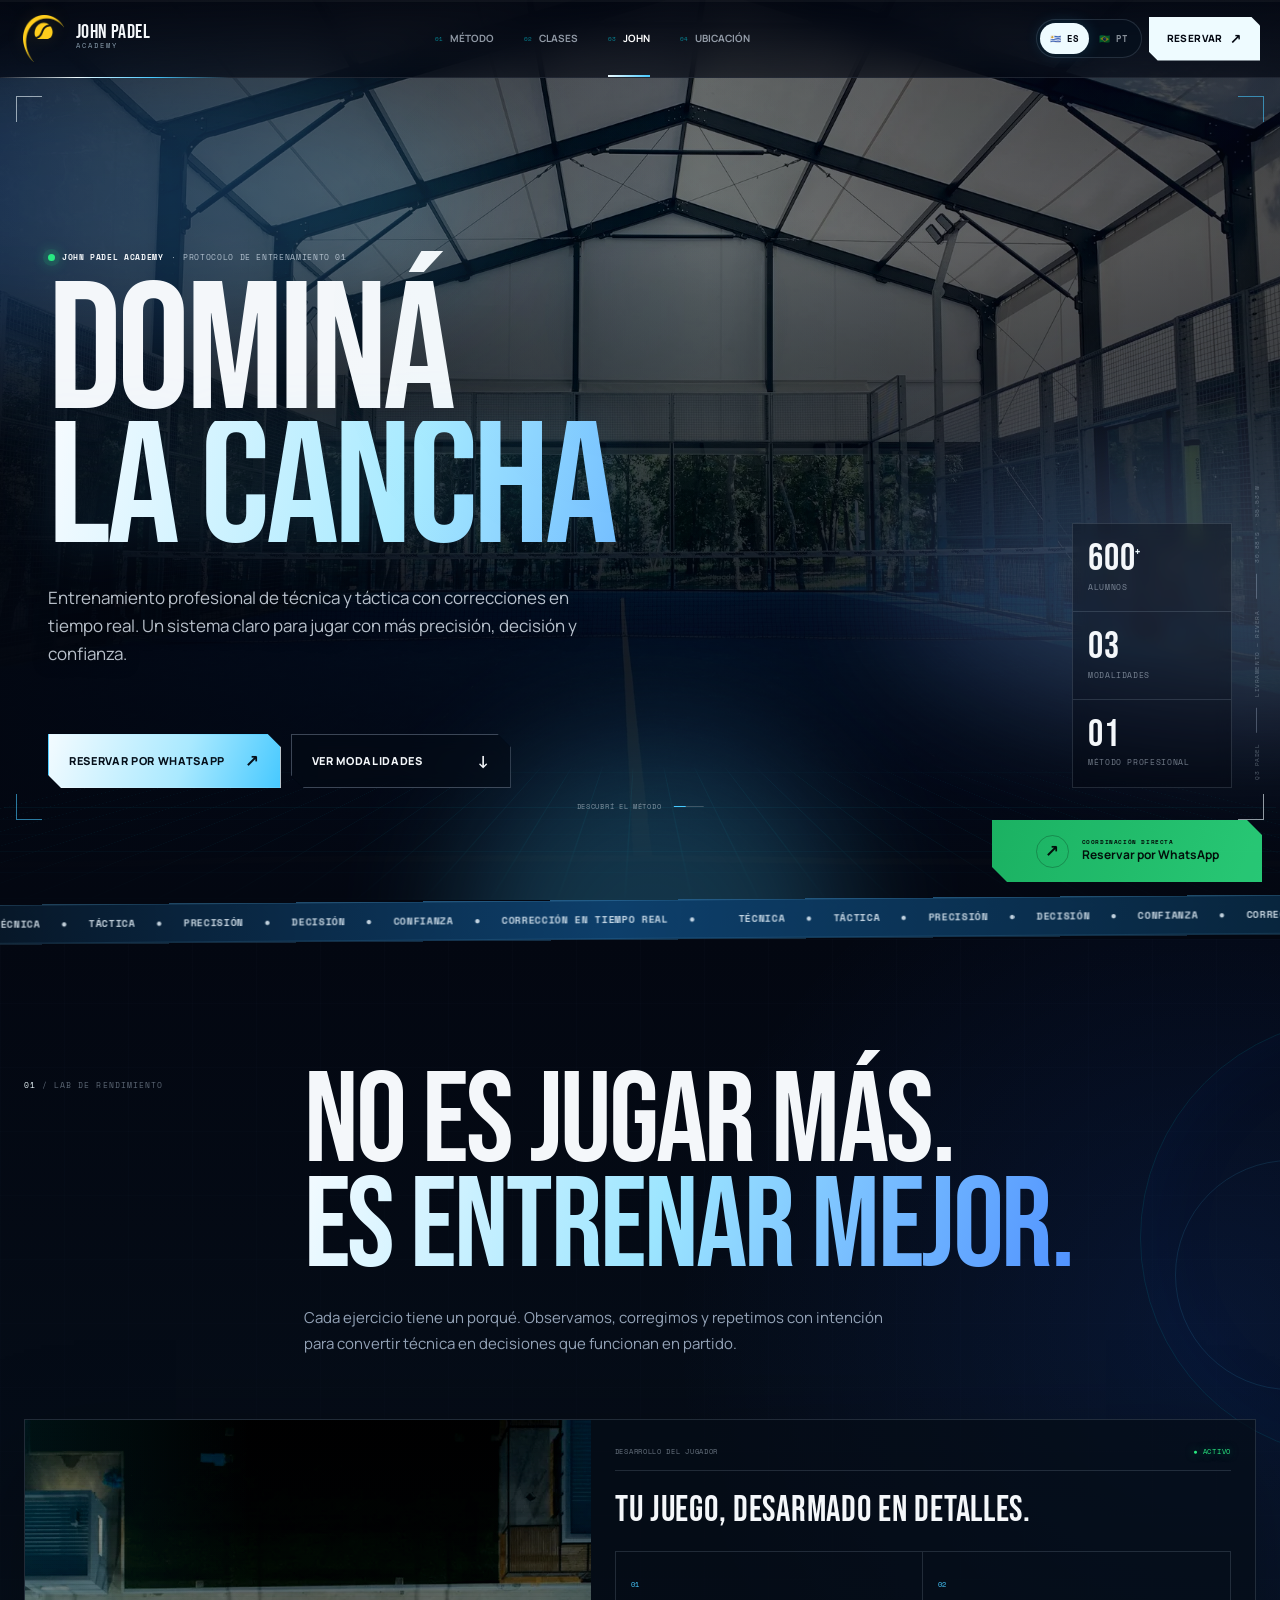
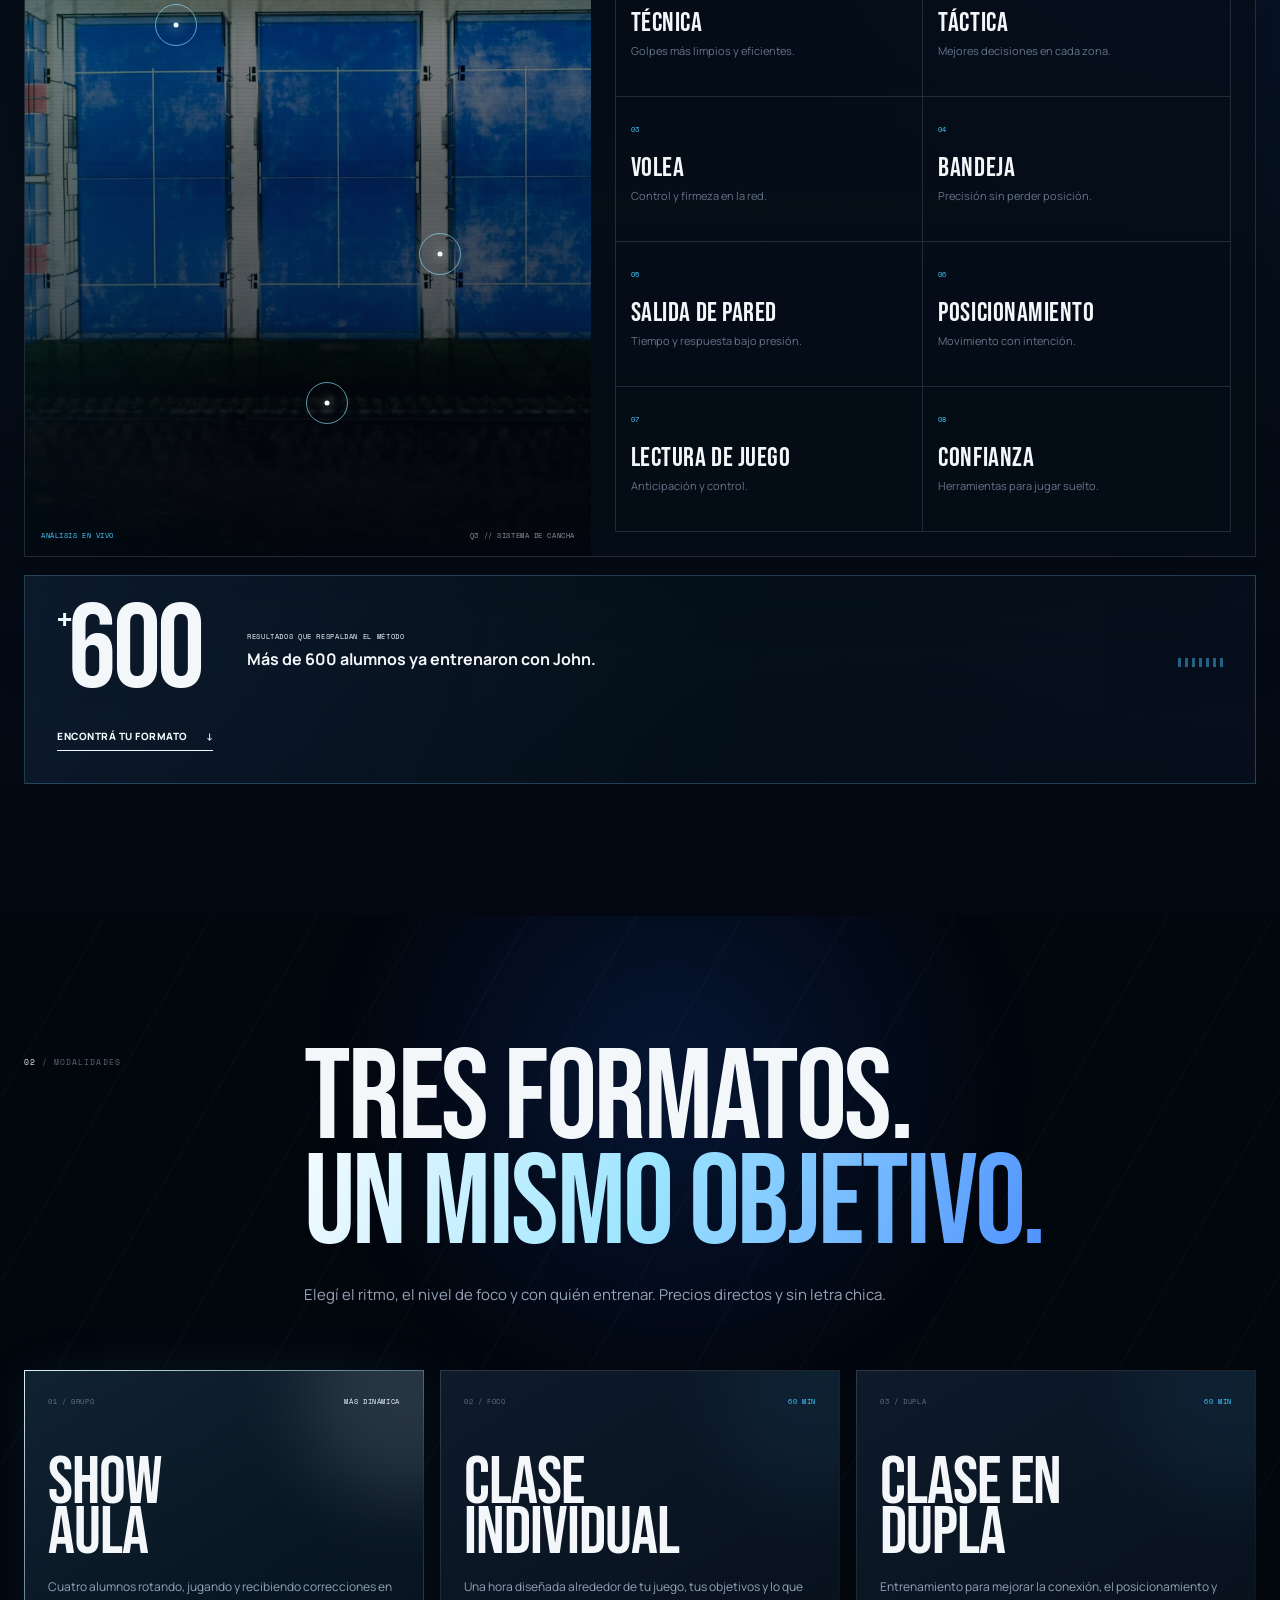
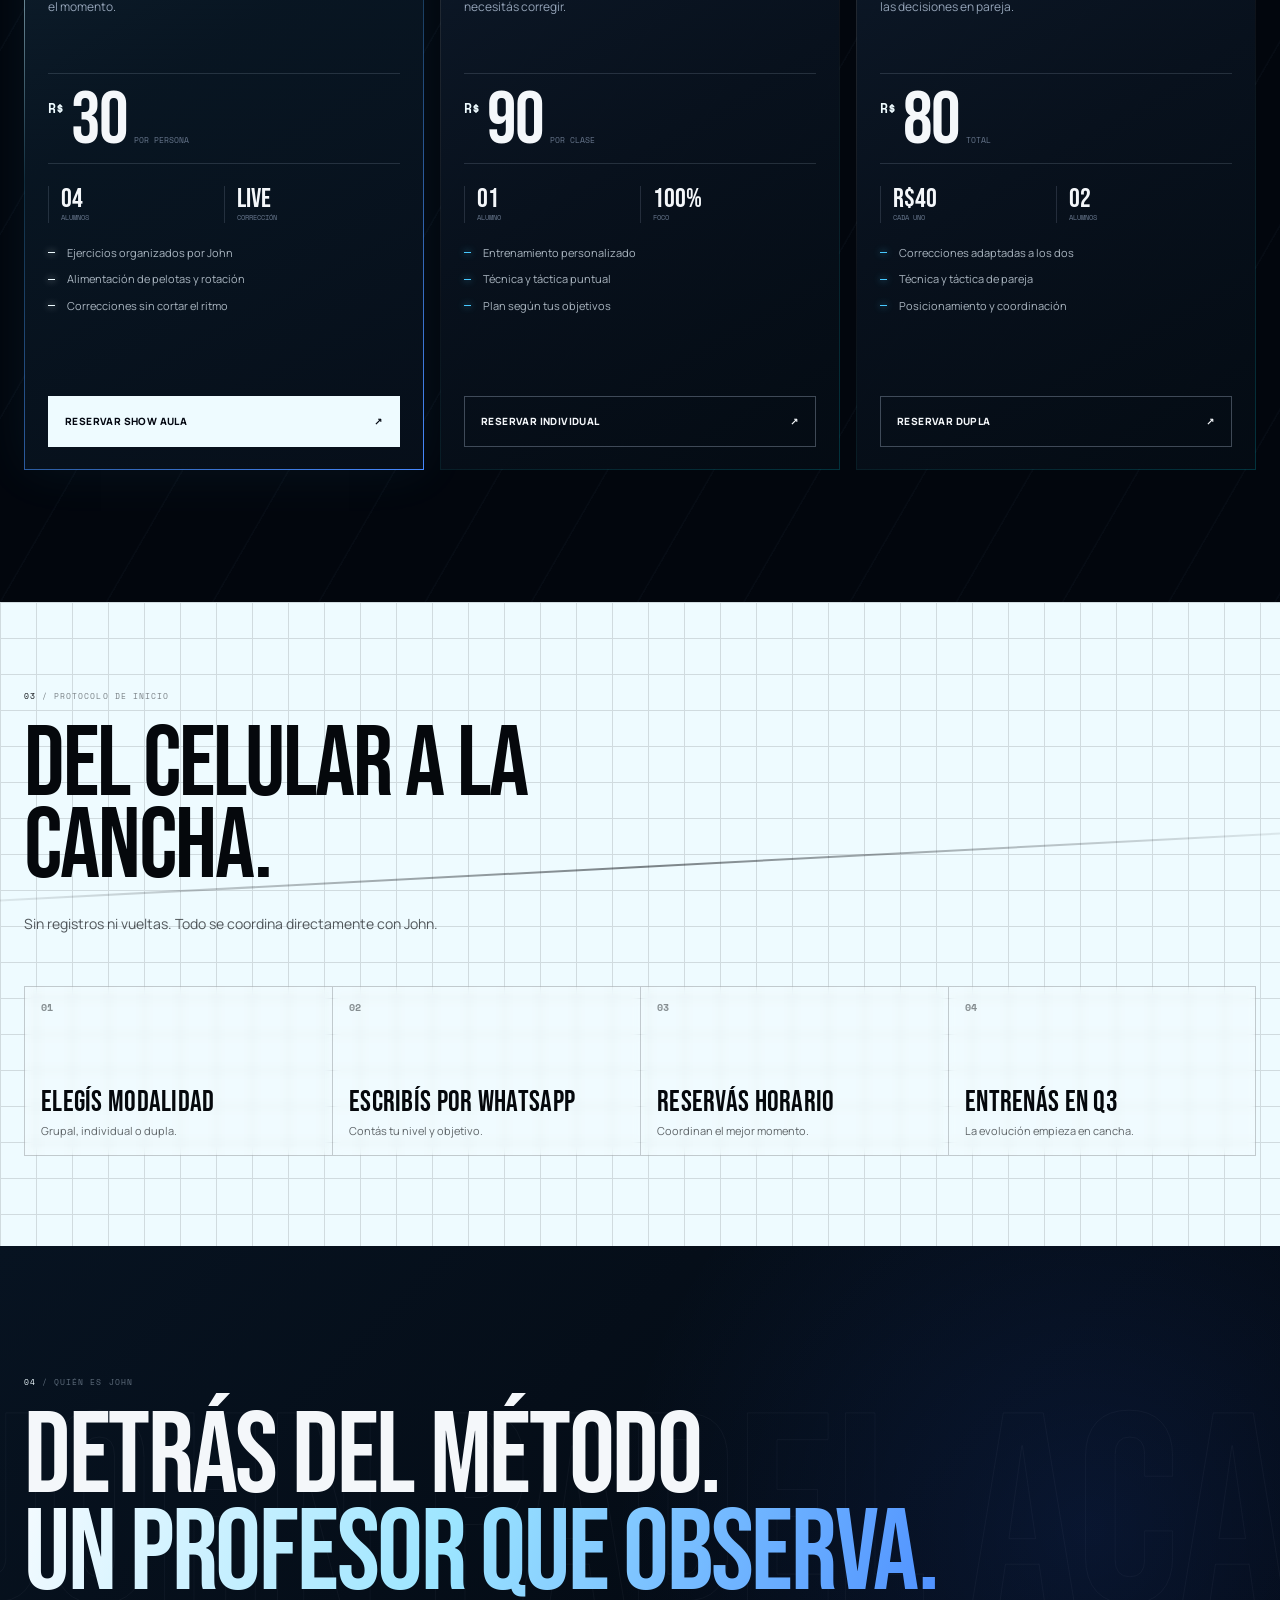
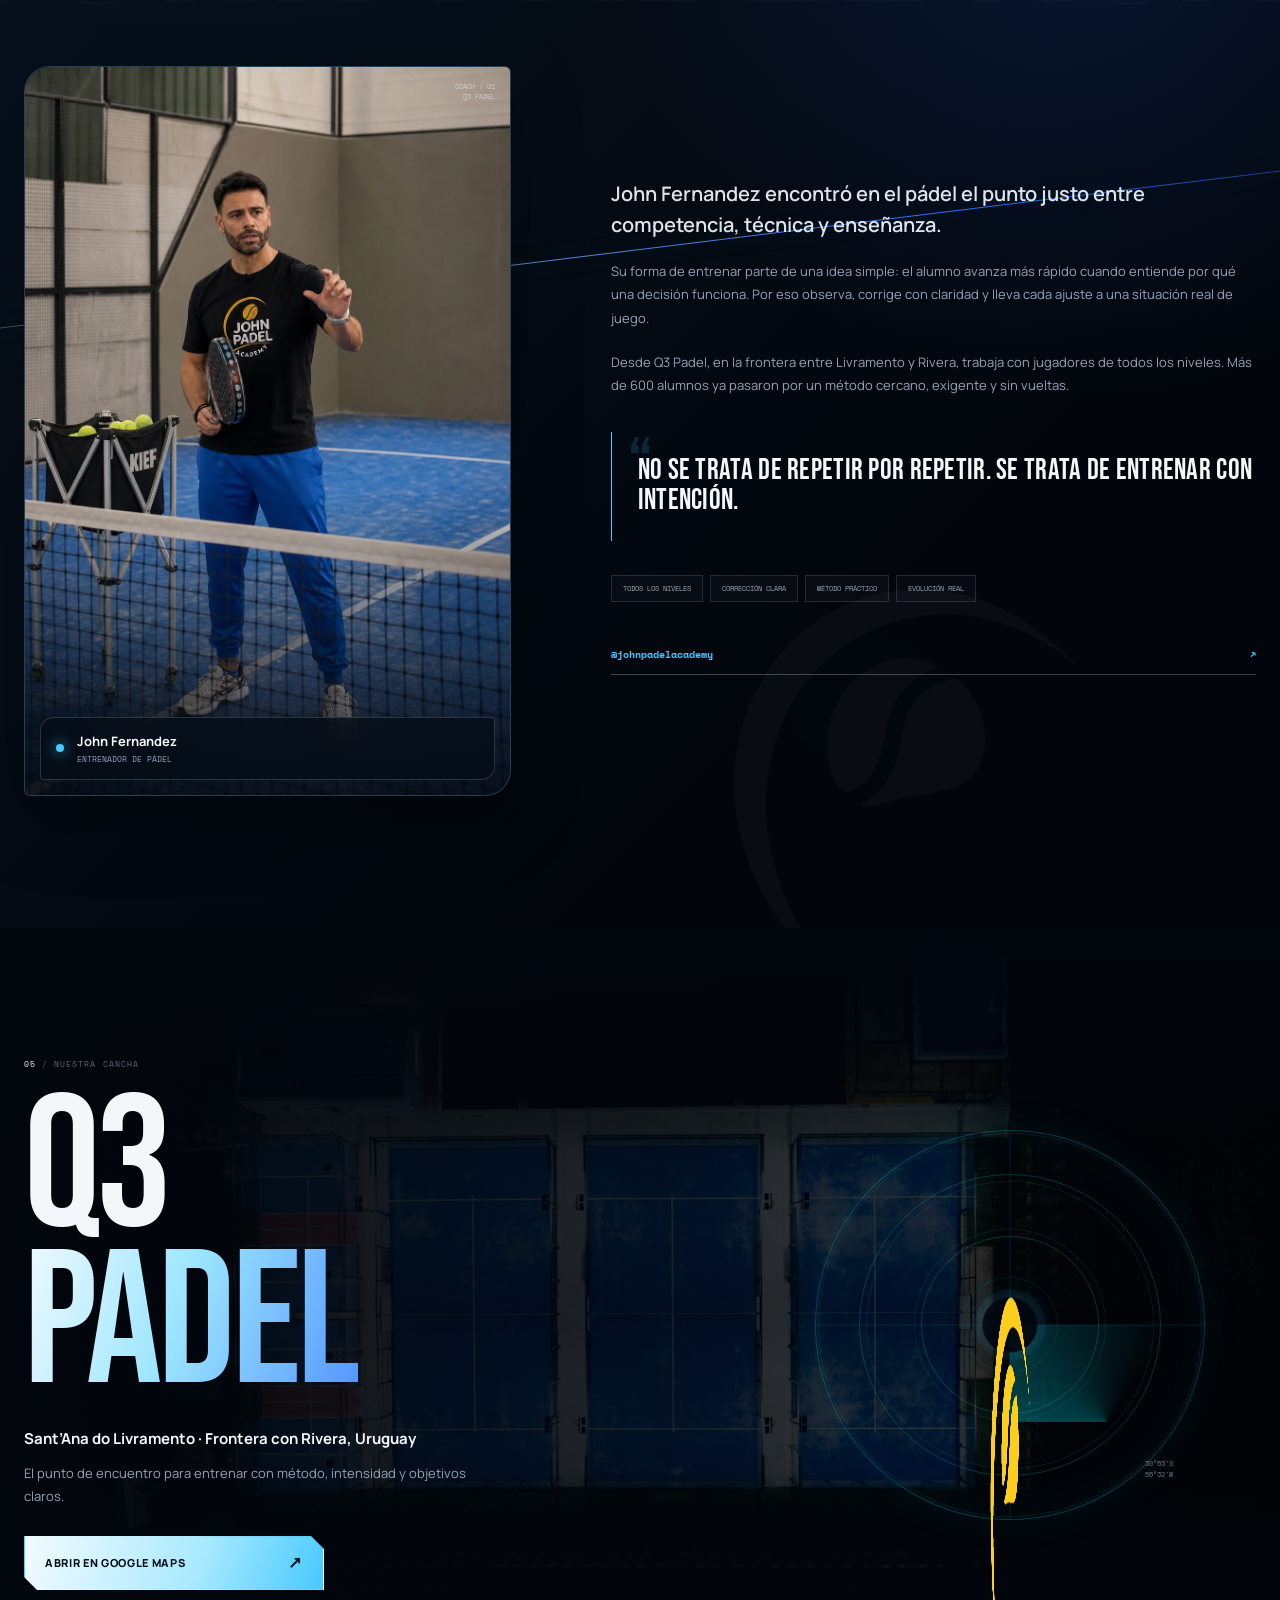
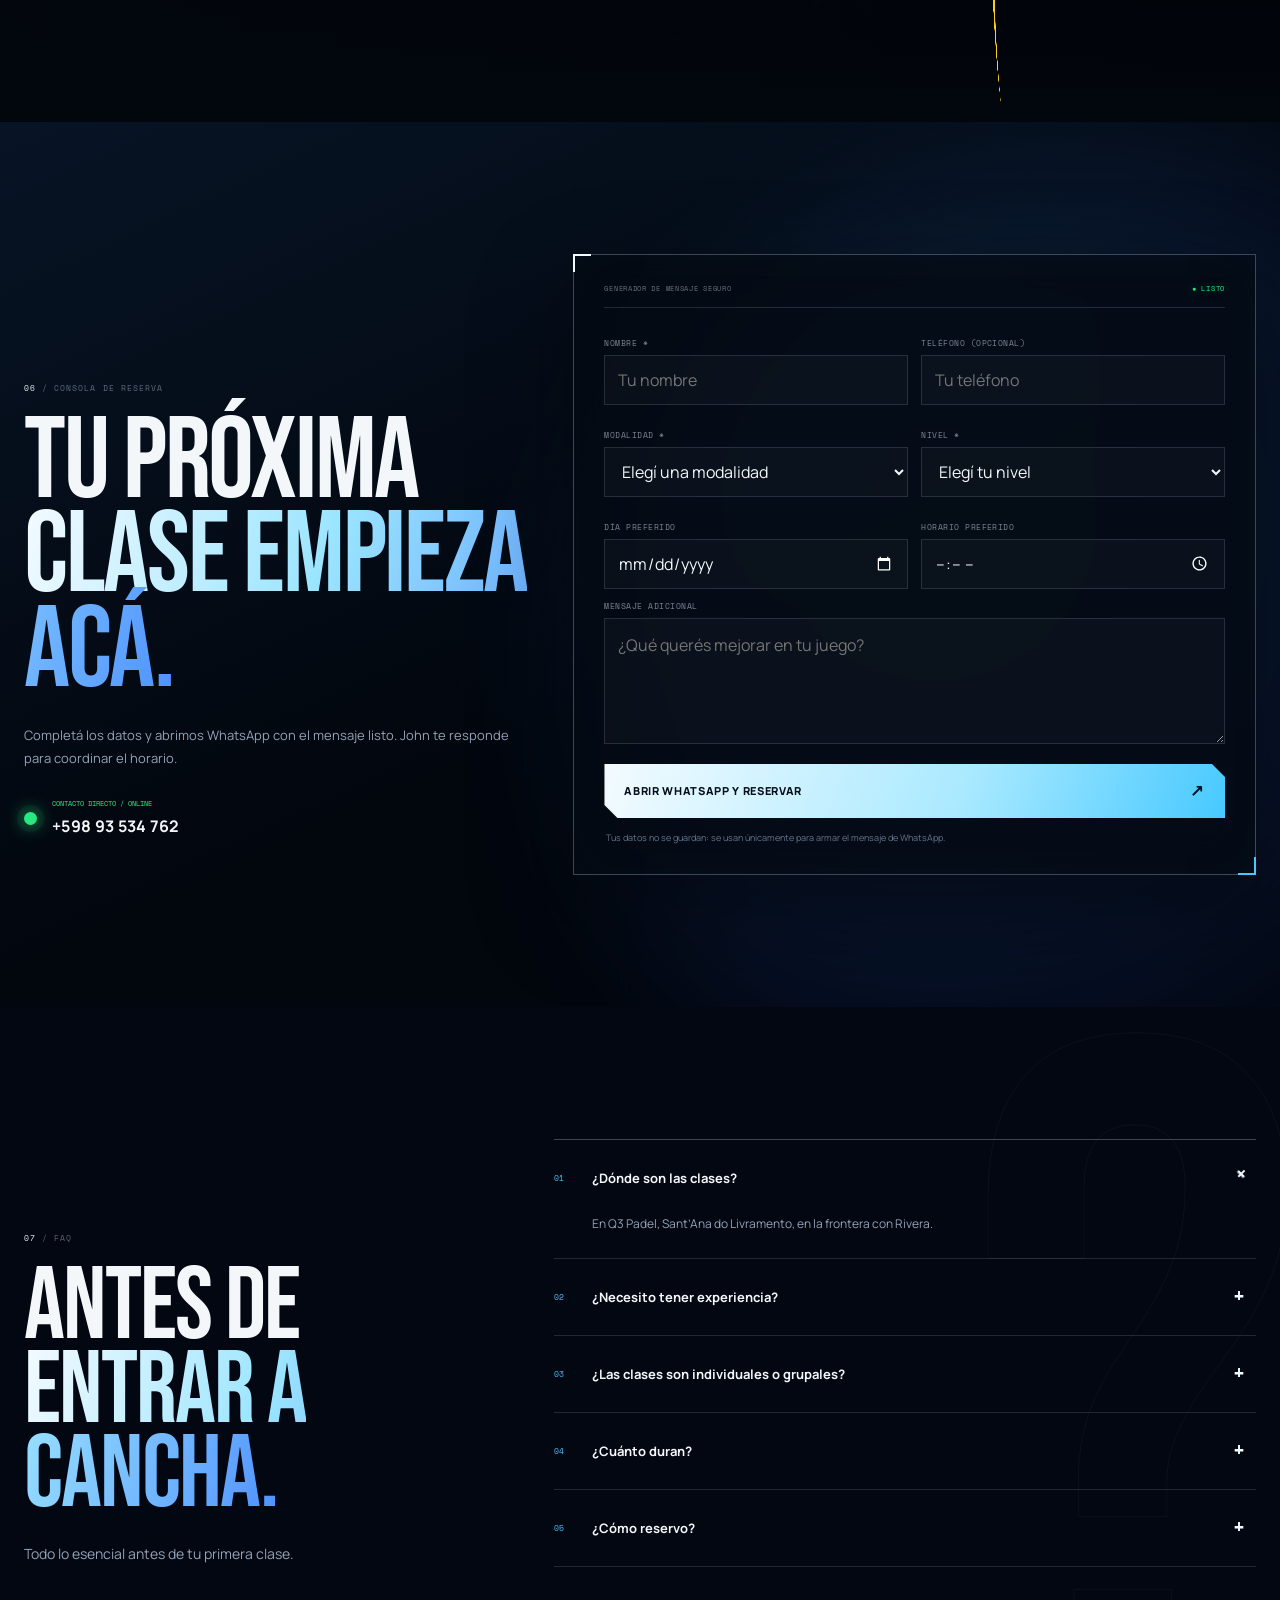
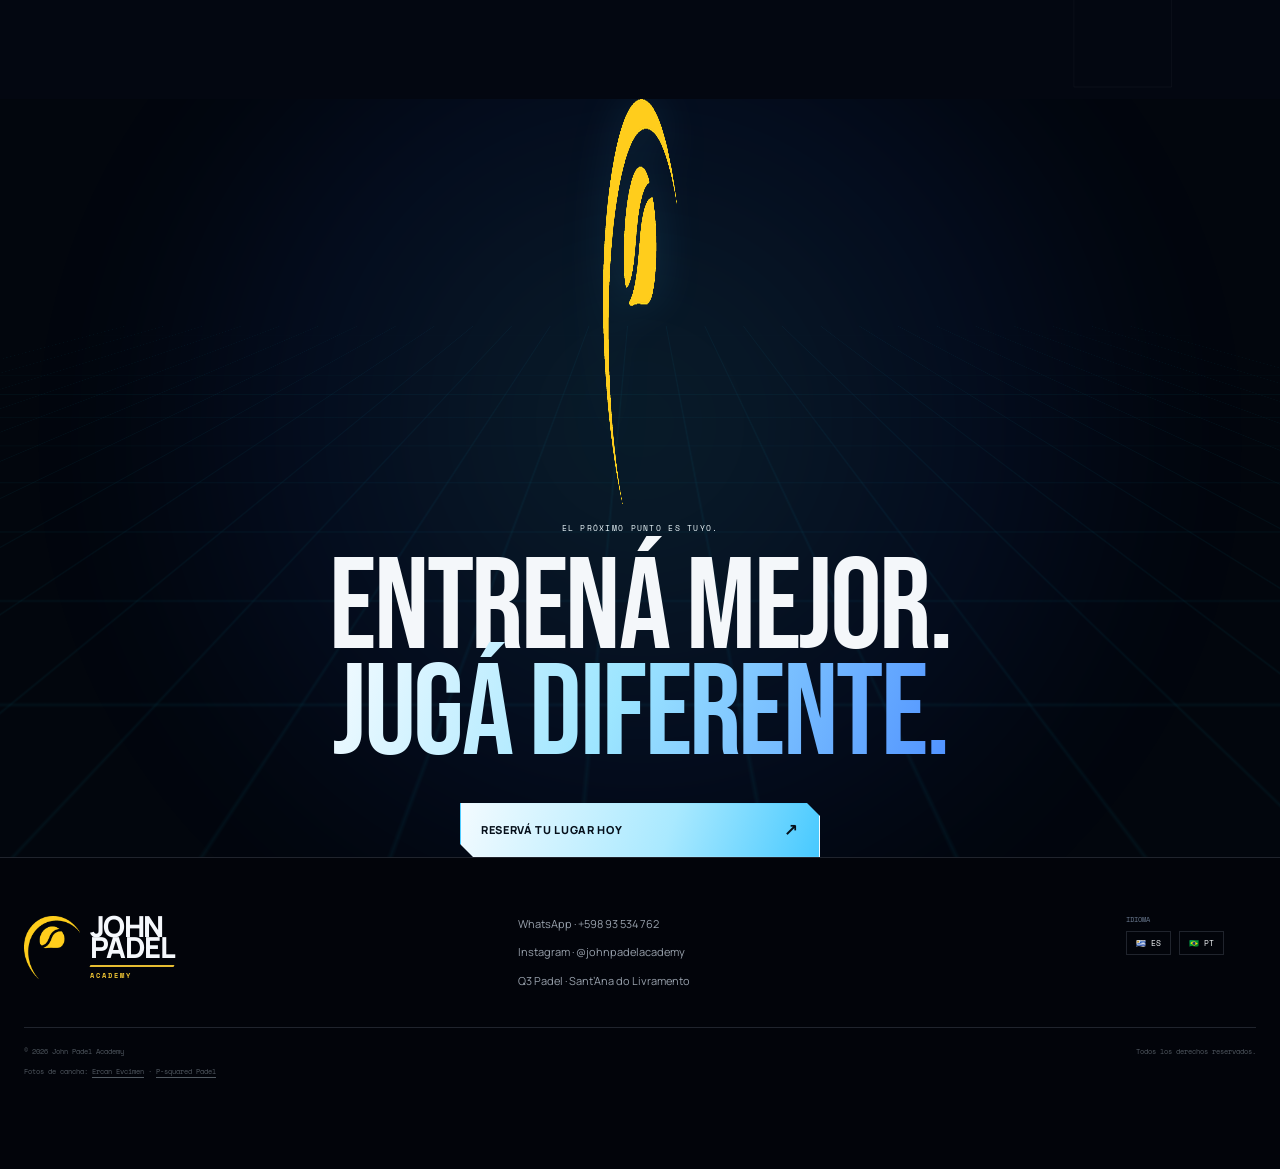
==== commit ed1a3a04: "Refine visual system and add John story" ====
--- a/index.html
+++ b/index.html
@@ -63,7 +63,10 @@
       <div class="boot-aura boot-aura-b"></div>
       <div class="boot-inner">
         <span class="boot-code">JPA // 001</span>
-        <img class="boot-logo" src="assets/images/brand-logo-v2.webp" width="720" height="565" alt="">
+        <div class="brand-lockup boot-lockup">
+          <img src="assets/images/brand-symbol-v2.png" width="360" height="405" alt="">
+          <div><strong>JOHN<br>PADEL</strong><i></i><small>ACADEMY</small></div>
+        </div>
         <p class="boot-kicker" data-i18n="bootStatus">Sistema de rendimiento · cargando</p>
         <div class="boot-progress"><span></span></div>
         <div class="boot-data"><span data-i18n="bootTechnique">TÉCNICA</span><span data-i18n="bootTactics">TÁCTICA</span><span data-i18n="bootPrecision">PRECISIÓN</span></div>
@@ -195,8 +198,23 @@
 
       <section class="section coach-section" id="profesor">
         <div class="coach-symbol" aria-hidden="true"><img src="assets/images/brand-symbol-v2.png" width="360" height="405" alt=""></div><div class="coach-beam" aria-hidden="true"></div>
-        <div class="shell coach-grid"><div class="coach-name reveal"><p class="section-index"><span>04</span> / <b data-i18n="theCoach">EL ENTRENADOR</b></p><h2>JOHN<br><em>FERNANDEZ</em></h2><p class="coach-role" data-i18n="aboutRole">Entrenador de pádel</p></div>
-          <div class="coach-copy reveal"><p class="coach-lead" data-i18n="aboutLead">John convierte cada error en una corrección clara: qué cambiar, cómo hacerlo y cuándo aplicarlo. Un enfoque técnico, práctico y cercano para avanzar con intención.</p><blockquote><span>“</span><p data-i18n="aboutQuote">No se trata de repetir por repetir. Se trata de entrenar con intención.</p></blockquote><div class="coach-values"><span data-i18n="aboutValue1">Todos los niveles</span><span data-i18n="aboutValue2">Corrección clara</span><span data-i18n="aboutValue3">Método práctico</span><span data-i18n="aboutValue4">Evolución real</span></div><a class="line-link" href="https://www.instagram.com/johnpadelacademy/" target="_blank" rel="noopener"><span>@johnpadelacademy</span><b>↗</b></a></div>
+        <div class="shell">
+          <div class="coach-heading reveal"><p class="section-index"><span>04</span> / <b data-i18n="theCoach">QUIÉN ES JOHN</b></p><h2 data-i18n-html="aboutTitle">DETRÁS DEL MÉTODO.<br><em>UN PROFESOR QUE OBSERVA.</em></h2></div>
+          <div class="coach-grid">
+            <figure class="coach-photo reveal">
+              <picture><source media="(min-width: 720px)" srcset="assets/images/john-coach-story-1086-v2.webp"><img src="assets/images/john-coach-story-720-v2.webp" width="720" height="1082" loading="lazy" alt="John Fernandez, con la remera de John Padel Academy, dando indicaciones durante una clase" data-i18n-alt="aboutPhotoAlt"></picture>
+              <figcaption><span></span><div><strong>John Fernandez</strong><small data-i18n="aboutRole">Entrenador de pádel</small></div></figcaption>
+              <div class="photo-coordinate" aria-hidden="true">COACH / 01<br>Q3 PADEL</div>
+            </figure>
+            <article class="coach-copy reveal">
+              <p class="story-lead" data-i18n="aboutStory1">John Fernandez encontró en el pádel el punto justo entre competencia, técnica y enseñanza.</p>
+              <p data-i18n="aboutStory2">Su forma de entrenar parte de una idea simple: el alumno avanza más rápido cuando entiende por qué una decisión funciona. Por eso observa, corrige con claridad y lleva cada ajuste a una situación real de juego.</p>
+              <p data-i18n="aboutStory3">Desde Q3 Padel, en la frontera entre Livramento y Rivera, trabaja con jugadores de todos los niveles. Más de 600 alumnos ya pasaron por un método cercano, exigente y sin vueltas.</p>
+              <blockquote><span>“</span><p data-i18n="aboutQuote">No se trata de repetir por repetir. Se trata de entrenar con intención.</p></blockquote>
+              <div class="coach-values"><span data-i18n="aboutValue1">Todos los niveles</span><span data-i18n="aboutValue2">Corrección clara</span><span data-i18n="aboutValue3">Método práctico</span><span data-i18n="aboutValue4">Evolución real</span></div>
+              <a class="line-link" href="https://www.instagram.com/johnpadelacademy/" target="_blank" rel="noopener"><span>@johnpadelacademy</span><b>↗</b></a>
+            </article>
+          </div>
         </div>
       </section>
 
@@ -230,8 +248,8 @@
     </main>
 
     <footer class="site-footer">
-      <div class="shell footer-main"><a class="footer-brand" href="#top"><img src="assets/images/brand-logo-v2.webp" width="720" height="565" alt="John Padel Academy"></a><div class="footer-links"><a href="https://wa.me/59893534762" data-whatsapp target="_blank" rel="noopener">WhatsApp · +598 93 534 762</a><a href="https://www.instagram.com/johnpadelacademy/" target="_blank" rel="noopener">Instagram · @johnpadelacademy</a><a href="https://www.google.com/maps/search/?api=1&amp;query=Q3+Padel+Santana+do+Livramento" target="_blank" rel="noopener" data-i18n="footerLocation">Q3 Padel · Sant’Ana do Livramento</a></div><div class="footer-language"><span data-i18n="languageLabel">Idioma</span><button type="button" data-footer-lang="es">🇺🇾 ES</button><button type="button" data-footer-lang="pt">🇧🇷 PT</button></div></div>
-      <div class="shell footer-bottom"><span>© <span id="year">2026</span> John Padel Academy</span><span data-i18n="footerRights">Todos los derechos reservados.</span><span class="photo-credit"><span data-i18n="photoCredit">Fotografías reales:</span> <a href="https://www.pexels.com/photo/indoor-padel-court-with-blue-surface-32474981/" target="_blank" rel="noopener">Ercan Evcimen</a> · <a href="https://unsplash.com/photos/an-aerial-view-of-a-tennis-court-at-night-qUp58N3O1GI" target="_blank" rel="noopener">P-squared Padel</a></span></div>
+      <div class="shell footer-main"><a class="footer-brand brand-lockup" href="#top" data-i18n-aria="brandHome" aria-label="John Padel Academy — inicio"><img src="assets/images/brand-symbol-v2.png" width="360" height="405" alt=""><div><strong>JOHN<br>PADEL</strong><i></i><small>ACADEMY</small></div></a><div class="footer-links"><a href="https://wa.me/59893534762" data-whatsapp target="_blank" rel="noopener">WhatsApp · +598 93 534 762</a><a href="https://www.instagram.com/johnpadelacademy/" target="_blank" rel="noopener">Instagram · @johnpadelacademy</a><a href="https://www.google.com/maps/search/?api=1&amp;query=Q3+Padel+Santana+do+Livramento" target="_blank" rel="noopener" data-i18n="footerLocation">Q3 Padel · Sant’Ana do Livramento</a></div><div class="footer-language"><span data-i18n="languageLabel">Idioma</span><button type="button" data-footer-lang="es">🇺🇾 ES</button><button type="button" data-footer-lang="pt">🇧🇷 PT</button></div></div>
+      <div class="shell footer-bottom"><span>© <span id="year">2026</span> John Padel Academy</span><span data-i18n="footerRights">Todos los derechos reservados.</span><span class="photo-credit"><span data-i18n="photoCredit">Fotos de cancha:</span> <a href="https://www.pexels.com/photo/indoor-padel-court-with-blue-surface-32474981/" target="_blank" rel="noopener">Ercan Evcimen</a> · <a href="https://unsplash.com/photos/an-aerial-view-of-a-tennis-court-at-night-qUp58N3O1GI" target="_blank" rel="noopener">P-squared Padel</a></span></div>
     </footer>
 
     <a class="sticky-wa" href="https://wa.me/59893534762" data-whatsapp target="_blank" rel="noopener"><span class="wa-mark" aria-hidden="true">↗</span><span><small data-i18n="stickySmall">COORDINACIÓN DIRECTA</small><b data-i18n="stickyCta">Reservar por WhatsApp</b></span></a>
--- a/styles.css
+++ b/styles.css
@@ -7,11 +7,12 @@
   --muted-2: #66758b;
   --line: rgba(210, 230, 255, .14);
   --line-strong: rgba(210, 230, 255, .28);
-  --yellow: #ffd51f;
-  --acid: #dfff38;
-  --cyan: #00e8ff;
-  --blue: #2466ff;
-  --pink: #ff3d8e;
+  --brand-yellow: #e6bd32;
+  --yellow: #eefbff;
+  --acid: #bdefff;
+  --cyan: #47c9ff;
+  --blue: #2f6bff;
+  --pink: #72a9ff;
   --green: #28e981;
   --display: "Bebas Neue", Impact, sans-serif;
   --body: "Manrope", system-ui, sans-serif;
@@ -23,7 +24,7 @@
 }
 
 *, *::before, *::after { box-sizing: border-box; }
-html { scroll-behavior: smooth; background: var(--ink); }
+html { overflow-x: hidden; scroll-behavior: smooth; background: var(--ink); }
 body { margin: 0; min-width: 320px; overflow-x: hidden; color: var(--paper); background: var(--ink); font-family: var(--body); font-size: 16px; line-height: 1.5; -webkit-font-smoothing: antialiased; }
 body.booting { overflow: hidden; }
 img { display: block; max-width: 100%; }
@@ -39,18 +40,24 @@
 
 /* Intro */
 .boot-screen { position: fixed; z-index: 9999; inset: 0; display: grid; place-items: center; overflow: hidden; background: #02050b; transition: opacity .65s cubic-bezier(.76,0,.24,1), visibility .65s; }
-.boot-screen::before { content: ""; position: absolute; inset: -30%; background: conic-gradient(from 210deg at 50% 50%, transparent 0 32%, rgba(0,232,255,.12) 40%, transparent 47% 63%, rgba(255,213,31,.12) 69%, transparent 76%); animation: boot-spin 7s linear infinite; }
+.boot-screen::before { content: ""; position: absolute; inset: -30%; background: conic-gradient(from 210deg at 50% 50%, transparent 0 32%, rgba(71,201,255,.12) 40%, transparent 47% 63%, rgba(66,108,255,.1) 69%, transparent 76%); animation: boot-spin 9s linear infinite; }
 .boot-grid { position: absolute; inset: 0; opacity: .24; background-image: linear-gradient(rgba(92,150,210,.12) 1px, transparent 1px), linear-gradient(90deg, rgba(92,150,210,.12) 1px, transparent 1px); background-size: 42px 42px; mask-image: radial-gradient(circle at center, #000 0, transparent 72%); }
 .boot-aura { position: absolute; width: 50vw; height: 50vw; border-radius: 50%; filter: blur(90px); opacity: .22; }
 .boot-aura-a { top: -24vw; left: -18vw; background: var(--blue); animation: boot-float 3s ease-in-out infinite alternate; }
 .boot-aura-b { right: -20vw; bottom: -28vw; background: var(--yellow); animation: boot-float 3s ease-in-out -.9s infinite alternate-reverse; }
-.boot-inner { position: relative; width: min(78vw, 360px); text-align: center; }
-.boot-code { position: absolute; top: 2%; left: 0; color: rgba(200,226,255,.45); font: 400 8px/1 var(--mono); letter-spacing: .22em; }
-.boot-logo { width: 100%; filter: drop-shadow(0 0 24px rgba(255,213,31,.12)); animation: logo-enter .9s .12s cubic-bezier(.16,1,.3,1) both, logo-breathe 1.8s 1s ease-in-out infinite alternate; }
-.boot-kicker { margin: 18px 0 15px; color: rgba(229,240,255,.55); font: 400 8px/1 var(--mono); letter-spacing: .17em; text-transform: uppercase; }
+.boot-inner { position: relative; width: min(70vw, 230px); text-align: center; }
+.boot-code { position: absolute; top: -28px; left: 0; color: rgba(200,226,255,.36); font: 400 7px/1 var(--mono); letter-spacing: .22em; }
+.brand-lockup { display: inline-flex; align-items: center; gap: 10px; }
+.brand-lockup > img { width: 54px; height: 61px; object-fit: contain; }
+.brand-lockup > div { display: flex; flex-direction: column; align-items: stretch; text-align: left; }
+.brand-lockup strong { color: #f5f8fc; font: 800 28px/.72 var(--body); letter-spacing: -.055em; }
+.brand-lockup i { width: 100%; height: 2px; margin-top: 7px; background: var(--brand-yellow); transform: skewX(-25deg); }
+.brand-lockup small { margin-top: 5px; color: var(--brand-yellow); font: 700 7px/1 var(--mono); letter-spacing: .28em; }
+.boot-lockup { justify-content: center; animation: logo-enter .9s .12s cubic-bezier(.16,1,.3,1) both, logo-breathe 1.8s 1s ease-in-out infinite alternate; }
+.boot-kicker { margin: 25px 0 15px; color: rgba(229,240,255,.48); font: 400 7px/1 var(--mono); letter-spacing: .15em; text-transform: uppercase; }
 .boot-progress { width: 68%; height: 2px; margin: auto; overflow: hidden; background: rgba(255,255,255,.11); }
 .boot-progress span { display: block; width: 100%; height: 100%; transform-origin: left; background: linear-gradient(90deg, var(--yellow), var(--cyan)); box-shadow: 0 0 16px var(--cyan); animation: load-bar 2.3s .18s cubic-bezier(.65,0,.2,1) both; }
-.boot-data { display: flex; justify-content: space-between; width: 68%; margin: 13px auto 0; color: rgba(229,240,255,.32); font: 400 6px/1 var(--mono); letter-spacing: .1em; }
+.boot-data { display: flex; justify-content: space-between; width: 100%; margin: 13px auto 0; color: rgba(229,240,255,.28); font: 400 6px/1 var(--mono); letter-spacing: .08em; }
 body.boot-complete .boot-screen { opacity: 0; visibility: hidden; pointer-events: none; }
 
 /* Global tech layers */
@@ -64,15 +71,15 @@
 .tech-header.is-scrolled { background: rgba(3,7,17,.94); box-shadow: 0 10px 35px rgba(0,0,0,.22); }
 .tech-header-inner { width: calc(100% - 24px); height: 100%; margin: auto; display: flex; align-items: center; justify-content: space-between; gap: 10px; }
 .tech-brand { display: inline-flex; align-items: center; min-width: 0; gap: 7px; font-family: var(--display); font-size: 17px; line-height: .78; letter-spacing: .02em; }
-.tech-brand img { width: 39px; height: 39px; object-fit: contain; filter: drop-shadow(0 0 9px rgba(255,213,31,.24)); }
+.tech-brand img { width: 39px; height: 39px; object-fit: contain; filter: drop-shadow(0 0 8px rgba(230,189,50,.14)); }
 .tech-brand span { display: flex; flex-direction: column; white-space: nowrap; }
-.tech-brand small { color: var(--yellow); font-family: var(--mono); font-size: 6px; line-height: 1.7; letter-spacing: .29em; }
+.tech-brand small { color: rgba(198,224,242,.68); font-family: var(--mono); font-size: 6px; line-height: 1.7; letter-spacing: .29em; }
 .tech-nav { display: none; }
 .tech-controls { display: flex; align-items: center; gap: 7px; }
 .lang-switch { display: flex; align-items: center; padding: 3px; border: 1px solid var(--line); border-radius: 999px; background: rgba(7,16,29,.7); }
 .lang { min-width: 36px; height: 31px; padding: 0 7px; border: 0; border-radius: 999px; color: rgba(240,248,255,.55); background: transparent; font: 700 9px/1 var(--mono); cursor: pointer; }
 .lang span { display: none; }
-.lang[aria-pressed="true"] { color: var(--ink); background: var(--yellow); box-shadow: 0 0 16px rgba(255,213,31,.26); }
+.lang[aria-pressed="true"] { color: var(--ink); background: var(--yellow); box-shadow: 0 0 16px rgba(71,201,255,.16); }
 .tech-book { display: inline-flex; height: 39px; align-items: center; gap: 7px; padding: 0 12px; color: var(--ink); background: var(--yellow); font-size: 10px; font-weight: 800; text-transform: uppercase; letter-spacing: .04em; clip-path: polygon(0 0, calc(100% - 9px) 0, 100% 9px, 100% 100%, 9px 100%, 0 calc(100% - 9px)); }
 .tech-book b { font-size: 14px; transition: transform .25s; }
 .tech-book:hover b { transform: translate(3px,-3px); }
@@ -104,7 +111,7 @@
 .hero-status em { display: none; font-style: normal; }
 .hero h1 { max-width: 880px; margin: 0; font-family: var(--display); font-size: clamp(76px, 23.5vw, 126px); font-weight: 400; line-height: .74; letter-spacing: -.025em; text-transform: uppercase; }
 .hero h1 > span { display: block; }
-.gradient-word { width: max-content; max-width: 100%; padding-right: .05em; color: transparent; background: linear-gradient(105deg, var(--yellow) 0%, #ff9e2f 23%, var(--pink) 44%, #7f65ff 66%, var(--cyan) 85%, var(--yellow) 100%); background-size: 240% 100%; -webkit-background-clip: text; background-clip: text; filter: drop-shadow(0 0 30px rgba(36,102,255,.16)); animation: title-spectrum 6s linear infinite; }
+.gradient-word { width: max-content; max-width: 100%; padding-right: .05em; color: transparent; background: linear-gradient(105deg, #f7fbff 0%, #a8eaff 32%, #4e9dff 66%, #d9f7ff 100%); background-size: 200% 100%; -webkit-background-clip: text; background-clip: text; filter: drop-shadow(0 0 26px rgba(71,201,255,.14)); animation: title-spectrum 8s ease-in-out infinite alternate; }
 .hero-copy { max-width: 610px; margin-top: 28px; }
 .hero-copy > p { margin: 0; color: rgba(232,241,251,.79); font-size: clamp(14px, 4vw, 17px); line-height: 1.65; text-shadow: 0 2px 16px rgba(0,0,0,.65); }
 .hero-actions { display: grid; gap: 10px; margin-top: 26px; }
@@ -113,8 +120,8 @@
 .button:hover::before { transform: translateX(105%); }
 .button:hover { transform: translateY(-3px); }
 .button b { position: relative; font-size: 17px; }
-.button-primary { color: #070b12; background: linear-gradient(110deg, var(--yellow), #e9ff47 57%, var(--cyan)); box-shadow: 0 0 0 1px rgba(255,213,31,.16), 0 12px 35px rgba(255,213,31,.15); }
-.button-primary:hover { box-shadow: 0 0 28px rgba(255,213,31,.28), 0 18px 45px rgba(0,232,255,.1); }
+.button-primary { color: #06101b; background: linear-gradient(110deg, #f3fbff, #a9e9ff 58%, var(--cyan)); box-shadow: 0 0 0 1px rgba(104,207,255,.16), 0 12px 35px rgba(34,139,198,.14); }
+.button-primary:hover { box-shadow: 0 0 26px rgba(71,201,255,.22), 0 18px 45px rgba(47,107,255,.1); }
 .button-ghost { color: var(--paper); border-color: var(--line-strong); background: rgba(5,12,22,.58); backdrop-filter: blur(10px); }
 .button-ghost:hover { border-color: rgba(0,232,255,.65); color: var(--cyan); }
 .hero-metrics { display: grid; grid-template-columns: repeat(3, 1fr); margin-top: 34px; border-top: 1px solid var(--line-strong); border-bottom: 1px solid var(--line); background: rgba(3,7,17,.35); backdrop-filter: blur(8px); }
@@ -129,7 +136,7 @@
 .hero-scroll i::after { content: ""; display: block; width: 12px; height: 1px; background: var(--cyan); animation: scroll-line 1.8s linear infinite; }
 
 /* Moving signal */
-.signal-strip { position: relative; z-index: 4; height: 39px; overflow: hidden; color: #05090e; background: linear-gradient(90deg, var(--yellow), #e6ff3f 45%, var(--cyan)); border-block: 1px solid rgba(255,255,255,.4); font: 700 10px/38px var(--mono); letter-spacing: .06em; white-space: nowrap; transform: rotate(-1.2deg) scale(1.02); transform-origin: center; }
+.signal-strip { position: relative; z-index: 4; height: 39px; overflow: hidden; color: rgba(234,247,255,.82); background: linear-gradient(90deg, #071728, #0d3f6b 48%, #08253d); border-block: 1px solid rgba(119,211,255,.2); font: 700 10px/38px var(--mono); letter-spacing: .06em; white-space: nowrap; transform: rotate(-.45deg) scale(1.01); transform-origin: center; }
 .signal-track { display: flex; width: max-content; animation: ticker 26s linear infinite; }
 .signal-track span { padding-right: 28px; }
 .signal-track i { margin: 0 14px; font-style: normal; }
@@ -141,7 +148,7 @@
 .section-index span { color: var(--yellow); }
 .section-head { display: grid; gap: 16px; margin-bottom: 44px; }
 .section-head h2, .process-heading h2, .coach-name h2, .location-copy h2, .booking-intro h2, .faq-heading h2, .final-inner h2 { margin: 0; font: 400 clamp(58px, 17vw, 96px)/.82 var(--display); letter-spacing: -.02em; text-transform: uppercase; }
-.section-head h2 em, .coach-name h2 em, .location-copy h2 em, .booking-intro h2 em, .faq-heading h2 em, .final-inner h2 em { color: transparent; background: linear-gradient(110deg, var(--yellow), #ffac30 37%, var(--pink) 72%, var(--cyan)); -webkit-background-clip: text; background-clip: text; font-style: normal; }
+.section-head h2 em, .coach-name h2 em, .location-copy h2 em, .booking-intro h2 em, .faq-heading h2 em, .final-inner h2 em { color: transparent; background: linear-gradient(110deg, #f5fbff, #9ce5ff 46%, #4e90ff 100%); -webkit-background-clip: text; background-clip: text; font-style: normal; }
 .section-head div > p, .process-heading > p:last-child, .faq-heading > p:last-child { max-width: 590px; margin: 24px 0 0; color: var(--muted); font-size: 14px; line-height: 1.75; }
 .reveal { opacity: 1; transform: none; }
 .js .reveal { opacity: 0; transform: translateY(28px); transition: opacity .75s ease, transform .75s cubic-bezier(.2,.75,.25,1); }
@@ -152,7 +159,7 @@
 .method-section::before { content: ""; position: absolute; inset: 0; z-index: -1; opacity: .23; background-image: linear-gradient(rgba(123,171,218,.08) 1px, transparent 1px), linear-gradient(90deg, rgba(123,171,218,.08) 1px, transparent 1px); background-size: 64px 64px; mask-image: linear-gradient(to bottom, #000, transparent 76%); }
 .section-orbit { position: absolute; z-index: -1; border: 1px solid rgba(0,232,255,.1); border-radius: 50%; }
 .orbit-one { width: 440px; height: 440px; top: 5%; right: -300px; box-shadow: inset 0 0 90px rgba(36,102,255,.05); animation: orbit 16s linear infinite; }
-.orbit-two { width: 230px; height: 230px; top: 14%; right: -125px; border-color: rgba(255,213,31,.13); animation: orbit 10s linear infinite reverse; }
+.orbit-two { width: 230px; height: 230px; top: 14%; right: -125px; border-color: rgba(71,201,255,.12); animation: orbit 10s linear infinite reverse; }
 .method-stage { display: grid; border: 1px solid var(--line); background: rgba(5,12,22,.7); box-shadow: 0 35px 100px rgba(0,0,0,.3); }
 .method-visual { position: relative; min-height: 410px; overflow: hidden; }
 .method-visual img { width: 100%; height: 100%; object-fit: cover; filter: saturate(.94) contrast(1.13) brightness(.63); }
@@ -160,7 +167,7 @@
 .visual-overlay::after { content: ""; position: absolute; inset: 0; opacity: .26; background: repeating-linear-gradient(0deg, transparent 0 3px, rgba(0,0,0,.28) 4px); }
 .visual-hud { position: absolute; inset: auto 16px 16px; display: flex; justify-content: space-between; gap: 12px; color: rgba(230,242,255,.6); font: 400 7px/1.2 var(--mono); letter-spacing: .08em; }
 .visual-hud b { color: var(--cyan); font-weight: 400; }
-.court-target { position: absolute; width: 42px; height: 42px; border: 1px solid rgba(255,213,31,.65); border-radius: 50%; animation: target-pulse 2.2s ease-out infinite; }
+.court-target { position: absolute; width: 42px; height: 42px; border: 1px solid rgba(140,225,255,.65); border-radius: 50%; animation: target-pulse 2.2s ease-out infinite; }
 .court-target span { position: absolute; top: 50%; left: 50%; width: 5px; height: 5px; border-radius: 50%; background: var(--yellow); box-shadow: 0 0 12px var(--yellow); transform: translate(-50%,-50%); }
 .target-a { top: 25%; left: 23%; }.target-b { top: 56%; right: 23%; animation-delay: -.7s; }.target-c { right: 43%; bottom: 18%; animation-delay: -1.3s; }
 .method-console { padding: 22px 16px 16px; }
@@ -173,7 +180,7 @@
 .skill-matrix article > span { color: var(--cyan); font: 400 7px/1 var(--mono); }
 .skill-matrix h3 { margin: 18px 0 7px; font: 400 23px/.9 var(--display); letter-spacing: .02em; text-transform: uppercase; }
 .skill-matrix p { margin: 0; color: var(--muted-2); font-size: 10px; line-height: 1.45; }
-.proof-band { position: relative; display: grid; gap: 20px; margin-top: 18px; padding: 28px 18px; overflow: hidden; border: 1px solid rgba(255,213,31,.26); background: linear-gradient(105deg, rgba(255,213,31,.09), rgba(0,232,255,.025) 55%, rgba(255,61,142,.05)); }
+.proof-band { position: relative; display: grid; gap: 20px; margin-top: 18px; padding: 28px 18px; overflow: hidden; border: 1px solid rgba(116,210,255,.24); background: linear-gradient(105deg, rgba(83,170,255,.1), rgba(0,232,255,.025) 55%, rgba(55,91,180,.05)); }
 .proof-number { font: 400 92px/.72 var(--display); color: var(--paper); letter-spacing: -.03em; }
 .proof-number span { color: var(--yellow); font-size: 38px; vertical-align: top; }
 .proof-copy p { margin: 0 0 6px; color: var(--yellow); font: 400 7px/1.3 var(--mono); letter-spacing: .09em; }
@@ -191,7 +198,7 @@
 .price-card { position: relative; min-height: 650px; display: flex; flex-direction: column; padding: 24px 20px 20px; overflow: hidden; border: 1px solid transparent; background: linear-gradient(150deg, rgba(12,25,42,.94), rgba(4,10,18,.97)) padding-box, linear-gradient(145deg, rgba(215,233,250,.22), rgba(215,233,250,.05) 55%, rgba(0,232,255,.2)) border-box; transition: transform .35s, box-shadow .35s; }
 .price-card::after { content: ""; position: absolute; inset: 0; pointer-events: none; opacity: .23; background: repeating-linear-gradient(0deg, transparent 0 4px, rgba(0,0,0,.2) 5px); }
 .price-card:hover { transform: translateY(-7px); box-shadow: 0 30px 70px rgba(0,0,0,.38), 0 0 34px rgba(0,232,255,.06); }
-.price-card-featured { background: linear-gradient(150deg, rgba(29,32,16,.96), rgba(6,13,20,.97)) padding-box, linear-gradient(145deg, var(--yellow), rgba(255,213,31,.17) 42%, var(--cyan)) border-box; box-shadow: 0 0 50px rgba(255,213,31,.06); }
+.price-card-featured { background: linear-gradient(150deg, rgba(10,27,42,.97), rgba(5,12,21,.98)) padding-box, linear-gradient(145deg, #d8f5ff, rgba(71,201,255,.2) 42%, #4789ff) border-box; box-shadow: 0 0 50px rgba(71,201,255,.07); }
 .card-glow { position: absolute; top: -80px; right: -90px; width: 210px; height: 210px; border-radius: 50%; background: var(--cyan); opacity: .06; filter: blur(36px); transition: opacity .35s, transform .5s; }
 .price-card-featured .card-glow { background: var(--yellow); opacity: .12; }
 .price-card:hover .card-glow { opacity: .17; transform: scale(1.25); }
@@ -227,20 +234,27 @@
 .process-steps h3 { margin: 0 0 7px; font: 400 29px/.9 var(--display); letter-spacing: .01em; text-transform: uppercase; }
 .process-steps p { margin: 0; color: rgba(5,8,12,.62); font-size: 11px; }
 
-/* Coach */
-.coach-section { min-height: 760px; display: grid; align-items: center; background: radial-gradient(circle at 15% 50%, rgba(255,213,31,.08), transparent 34%), linear-gradient(135deg, #07101d, #02060c 70%); }
-.coach-section::before { content: "JOHN PADEL ACADEMY"; position: absolute; z-index: -1; top: 12%; left: -2%; color: transparent; -webkit-text-stroke: 1px rgba(210,229,248,.045); font: 400 21vw/.8 var(--display); white-space: nowrap; }
-.coach-symbol { position: absolute; z-index: -1; right: -30%; bottom: -5%; width: 108%; max-width: 650px; opacity: .075; filter: drop-shadow(0 0 60px var(--yellow)); transform: rotate(-11deg); }
-.coach-beam { position: absolute; z-index: -1; top: 42%; left: -25%; width: 150%; height: 2px; background: linear-gradient(90deg, transparent, var(--yellow), var(--cyan), transparent); box-shadow: 0 0 25px rgba(0,232,255,.45); transform: rotate(-8deg); animation: beam-pulse 4s ease-in-out infinite; }
-.coach-grid { display: grid; gap: 46px; }
-.coach-name h2 { font-size: clamp(84px, 26vw, 150px); }
-.coach-name h2 em { display: inline-block; }
-.coach-role { display: inline-flex; margin: 20px 0 0; padding: 9px 13px; border: 1px solid rgba(255,213,31,.34); color: var(--yellow); background: rgba(255,213,31,.04); font: 400 8px/1 var(--mono); letter-spacing: .1em; text-transform: uppercase; }
-.coach-copy { max-width: 620px; }
-.coach-lead { margin: 0; color: rgba(231,240,249,.76); font-size: 15px; line-height: 1.85; }
-.coach-copy blockquote { position: relative; margin: 36px 0; padding: 26px 0 26px 28px; border-left: 1px solid var(--yellow); }
-.coach-copy blockquote > span { position: absolute; top: 0; left: 19px; color: rgba(255,213,31,.2); font: 400 74px/1 var(--display); }
-.coach-copy blockquote p { position: relative; margin: 0; font: 400 31px/1.03 var(--display); letter-spacing: .01em; text-transform: uppercase; }
+.coach-section { background: radial-gradient(circle at 85% 22%, rgba(47,107,255,.13), transparent 32%), linear-gradient(135deg, #071321, #02060c 72%); }
+.coach-section::before { content: "JOHN PADEL ACADEMY"; position: absolute; z-index: -1; top: 13%; left: -2%; color: transparent; -webkit-text-stroke: 1px rgba(210,229,248,.04); font: 400 21vw/.8 var(--display); white-space: nowrap; }
+.coach-symbol { position: absolute; z-index: -1; right: -38%; bottom: -4%; width: 100%; max-width: 560px; opacity: .035; filter: grayscale(1) drop-shadow(0 0 50px rgba(71,201,255,.25)); transform: rotate(-11deg); }
+.coach-beam { position: absolute; z-index: -1; top: 47%; left: -25%; width: 150%; height: 1px; background: linear-gradient(90deg, transparent, rgba(164,230,255,.65), var(--blue), transparent); box-shadow: 0 0 22px rgba(71,201,255,.3); transform: rotate(-7deg); animation: beam-pulse 5s ease-in-out infinite; }
+.coach-heading { max-width: 980px; margin-bottom: 42px; }
+.coach-heading h2 { margin: 0; font: 400 clamp(58px, 16vw, 98px)/.84 var(--display); letter-spacing: -.02em; text-transform: uppercase; }
+.coach-heading h2 em { color: transparent; background: linear-gradient(110deg, #f5fbff, #9ce5ff 46%, #4e90ff 100%); -webkit-background-clip: text; background-clip: text; font-style: normal; }
+.coach-grid { display: grid; gap: 42px; }
+.coach-photo { position: relative; min-width: 0; margin: 0; overflow: hidden; border: 1px solid rgba(157,219,249,.22); border-radius: 26px 6px 26px 6px; background: #081321; box-shadow: 0 28px 70px rgba(0,0,0,.3); }
+.coach-photo::after { content: ""; position: absolute; inset: 0; pointer-events: none; background: linear-gradient(180deg, transparent 58%, rgba(2,7,14,.82) 100%); }
+.coach-photo picture, .coach-photo img { display: block; width: 100%; height: auto; }
+.coach-photo figcaption { position: absolute; z-index: 2; right: 15px; bottom: 15px; left: 15px; display: flex; align-items: center; gap: 13px; padding: 14px 15px; border: 1px solid rgba(186,228,249,.19); border-radius: 14px 3px 14px 3px; background: rgba(4,12,22,.78); backdrop-filter: blur(14px); }
+.coach-photo figcaption > span { width: 8px; height: 8px; flex: 0 0 auto; border-radius: 50%; background: var(--cyan); box-shadow: 0 0 14px var(--cyan); }
+.coach-photo figcaption div { display: flex; flex-direction: column; }.coach-photo figcaption strong { font-size: 13px; }.coach-photo figcaption small { margin-top: 3px; color: var(--muted); font: 400 8px/1.4 var(--mono); text-transform: uppercase; }
+.photo-coordinate { position: absolute; z-index: 2; top: 15px; right: 15px; color: rgba(231,243,253,.58); font: 400 7px/1.5 var(--mono); text-align: right; }
+.coach-copy { max-width: 650px; }
+.coach-copy > p { margin: 0 0 20px; color: var(--muted); font-size: 13px; line-height: 1.82; }
+.coach-copy .story-lead { color: rgba(239,247,253,.92); font-size: 18px; font-weight: 600; line-height: 1.55; }
+.coach-copy blockquote { position: relative; margin: 34px 0; padding: 24px 0 24px 26px; border-left: 1px solid var(--cyan); }
+.coach-copy blockquote > span { position: absolute; top: -2px; left: 16px; color: rgba(71,201,255,.16); font: 400 72px/1 var(--display); }
+.coach-copy blockquote p { position: relative; margin: 0; color: var(--paper); font: 400 29px/1.05 var(--display); letter-spacing: .01em; text-transform: uppercase; }
 .coach-values { display: flex; flex-wrap: wrap; gap: 7px; }
 .coach-values span { padding: 9px 11px; border: 1px solid var(--line); color: var(--muted); background: rgba(255,255,255,.02); font: 400 7px/1 var(--mono); text-transform: uppercase; }
 .line-link { display: flex; justify-content: space-between; align-items: center; margin-top: 34px; padding: 14px 0; border-bottom: 1px solid var(--line-strong); color: var(--cyan); font: 700 10px/1 var(--mono); }
@@ -259,13 +273,13 @@
 .radar-ring { position: absolute; border: 1px solid rgba(0,232,255,.2); border-radius: 50%; }.radar-ring.r1 { inset: 11%; }.radar-ring.r2 { inset: 27%; }.radar-ring.r3 { inset: 43%; }
 .radar-sweep { position: absolute; inset: 0; overflow: hidden; border-radius: 50%; animation: radar 5s linear infinite; }
 .radar-sweep::before { content: ""; position: absolute; top: 50%; left: 50%; width: 50%; height: 50%; transform-origin: top left; background: conic-gradient(from 270deg, rgba(0,232,255,.27), transparent 35%); }
-.radar-pin { position: absolute; top: 50%; left: 50%; width: 55px; height: 55px; display: grid; place-items: center; border-radius: 50%; background: rgba(3,7,17,.9); box-shadow: 0 0 0 8px rgba(255,213,31,.06), 0 0 24px rgba(255,213,31,.25); transform: translate(-50%,-50%); }
+.radar-pin { position: absolute; top: 50%; left: 50%; width: 55px; height: 55px; display: grid; place-items: center; border-radius: 50%; background: rgba(3,7,17,.9); box-shadow: 0 0 0 8px rgba(71,201,255,.05), 0 0 24px rgba(71,201,255,.2); transform: translate(-50%,-50%); }
 .radar-pin img { width: 39px; }.radar-code { position: absolute; right: 8%; bottom: 10%; color: rgba(207,230,250,.5); font: 400 7px/1.5 var(--mono); }
 
 /* Booking */
 .booking-section { background: linear-gradient(155deg, #071425, #02060d 58%); }
 .booking-section::before { content: ""; position: absolute; z-index: -1; inset: 0; opacity: .25; background-image: linear-gradient(rgba(100,155,210,.08) 1px, transparent 1px), linear-gradient(90deg, rgba(100,155,210,.08) 1px, transparent 1px); background-size: 50px 50px; mask-image: radial-gradient(circle at 70% 50%, #000, transparent 66%); }
-.booking-aura { position: absolute; z-index: -1; right: -25%; bottom: -20%; width: 80vw; height: 80vw; border-radius: 50%; background: conic-gradient(var(--blue), var(--pink), var(--yellow), var(--cyan), var(--blue)); opacity: .12; filter: blur(70px); animation: boot-spin 18s linear infinite; }
+.booking-aura { position: absolute; z-index: -1; right: -25%; bottom: -20%; width: 80vw; height: 80vw; border-radius: 50%; background: radial-gradient(circle at 35% 35%, var(--cyan), var(--blue) 48%, transparent 70%); opacity: .11; filter: blur(70px); animation: pricing-glow 12s ease-in-out infinite alternate; }
 .booking-grid { display: grid; gap: 45px; }
 .booking-intro h2 { font-size: clamp(68px, 20vw, 112px); }
 .booking-intro > p:not(.section-index) { max-width: 500px; margin: 25px 0 0; color: var(--muted); font-size: 13px; line-height: 1.75; }
@@ -300,28 +314,29 @@
 /* Final and footer */
 .final-cta { position: relative; min-height: 630px; display: grid; place-items: center; overflow: hidden; text-align: center; background: #02060d; isolation: isolate; }
 .final-grid { position: absolute; z-index: -2; inset: 0; opacity: .3; background-image: linear-gradient(rgba(0,232,255,.14) 1px, transparent 1px), linear-gradient(90deg, rgba(0,232,255,.14) 1px, transparent 1px); background-size: 48px 48px; transform: perspective(500px) rotateX(60deg) scale(1.7); animation: grid-run 7s linear infinite; }
-.final-aura { position: absolute; z-index: -1; width: 85vw; height: 85vw; border-radius: 50%; background: conic-gradient(from 0deg, var(--blue), var(--pink), var(--yellow), var(--cyan), var(--blue)); opacity: .17; filter: blur(70px); animation: boot-spin 16s linear infinite; }
+.final-aura { position: absolute; z-index: -1; width: 85vw; height: 85vw; border-radius: 50%; background: radial-gradient(circle at 50% 45%, rgba(71,201,255,.9), rgba(47,107,255,.55) 40%, transparent 70%); opacity: .14; filter: blur(75px); animation: pricing-glow 12s ease-in-out infinite alternate; }
 .final-inner { display: grid; justify-items: center; }
-.final-inner > img { width: 74px; filter: drop-shadow(0 0 22px rgba(255,213,31,.25)); }
+.final-inner > img { width: 74px; filter: drop-shadow(0 0 22px rgba(71,201,255,.16)); }
 .final-inner > p { margin: 20px 0 24px; color: var(--yellow); font: 400 8px/1 var(--mono); letter-spacing: .16em; }
 .final-inner h2 { font-size: clamp(72px, 21vw, 130px); }
 .final-inner .button { width: min(100%, 360px); margin-top: 34px; }
 .site-footer { padding: 58px 0 calc(92px + env(safe-area-inset-bottom)); border-top: 1px solid var(--line); background: #02040a; }
 .footer-main { display: grid; gap: 34px; }
-.footer-brand { width: 165px; margin: 0; overflow: hidden; }
-.footer-brand img { width: 100%; }
+.footer-brand { width: max-content; margin: 0; overflow: visible; }
+.footer-brand.brand-lockup > img { width: 56px; height: 63px; }
+.footer-brand.brand-lockup strong { font-size: 29px; }
 .footer-links { display: grid; gap: 12px; }.footer-links a { width: max-content; max-width: 100%; color: rgba(223,235,248,.68); font-size: 11px; }.footer-links a:hover { color: var(--cyan); }
 .footer-language { display: flex; flex-wrap: wrap; align-items: center; gap: 8px; }.footer-language > span { width: 100%; color: var(--muted-2); font: 400 7px/1 var(--mono); text-transform: uppercase; }.footer-language button { padding: 7px 9px; border: 1px solid var(--line); color: var(--paper); background: transparent; font: 400 8px/1 var(--mono); cursor: pointer; }
 .footer-bottom { display: flex; flex-direction: column; gap: 8px; margin-top: 38px; padding-top: 18px; border-top: 1px solid var(--line); color: rgba(218,232,247,.37); font: 400 7px/1.6 var(--mono); }
 .photo-credit a { text-decoration: underline; text-underline-offset: 3px; }
-.sticky-wa { position: fixed; z-index: 90; right: 12px; bottom: calc(12px + env(safe-area-inset-bottom)); left: 12px; display: flex; min-height: 62px; align-items: center; justify-content: center; gap: 13px; color: #06100b; background: linear-gradient(110deg, #22e17a, #8dff60); box-shadow: 0 16px 42px rgba(0,0,0,.42), 0 0 25px rgba(34,225,122,.17); clip-path: polygon(0 0, calc(100% - 15px) 0, 100% 15px, 100% 100%, 15px 100%, 0 calc(100% - 15px)); }
+.sticky-wa { position: fixed; z-index: 90; right: 12px; bottom: calc(12px + env(safe-area-inset-bottom)); left: 12px; display: flex; min-height: 62px; align-items: center; justify-content: center; gap: 13px; color: #03120b; background: linear-gradient(110deg, #1ebf69, #2bd77d); box-shadow: 0 16px 42px rgba(0,0,0,.42), 0 0 22px rgba(30,191,105,.14); clip-path: polygon(0 0, calc(100% - 15px) 0, 100% 15px, 100% 100%, 15px 100%, 0 calc(100% - 15px)); }
 .wa-mark { width: 33px; height: 33px; display: grid; place-items: center; border: 1px solid rgba(3,20,10,.25); border-radius: 50%; font-size: 17px; font-weight: 800; }.sticky-wa > span:last-child { display: flex; flex-direction: column; }.sticky-wa small { font: 700 6px/1.3 var(--mono); letter-spacing: .1em; }.sticky-wa b { font-size: 12px; }
 
 /* Motion */
 @keyframes boot-spin { to { transform: rotate(360deg); } }
 @keyframes boot-float { to { transform: translate(8vw, 6vw) scale(1.15); } }
-@keyframes logo-enter { from { opacity: 0; transform: scale(.82); filter: blur(12px); } to { opacity: 1; transform: none; filter: drop-shadow(0 0 24px rgba(255,213,31,.12)); } }
-@keyframes logo-breathe { to { filter: drop-shadow(0 0 35px rgba(255,213,31,.25)); transform: scale(1.018); } }
+@keyframes logo-enter { from { opacity: 0; transform: scale(.86); filter: blur(10px); } to { opacity: 1; transform: none; filter: drop-shadow(0 0 20px rgba(71,201,255,.1)); } }
+@keyframes logo-breathe { to { filter: drop-shadow(0 0 26px rgba(71,201,255,.16)); transform: scale(1.012); } }
 @keyframes load-bar { from { transform: scaleX(0); } to { transform: scaleX(1); } }
 @keyframes header-scan { from { transform: translateX(-25vw); } to { transform: translateX(110vw); } }
 @keyframes hero-breathe { to { transform: scale(1.085); } }
@@ -379,7 +394,7 @@
   .proof-band { grid-template-columns: auto minmax(240px, 1fr) auto; gap: 34px; padding: 32px; }.proof-band > a { grid-column: auto; }.proof-pulse { position: static; }.proof-number { font-size: 120px; }
   .pricing-grid { grid-template-columns: repeat(2, 1fr); }.price-card-featured { grid-column: 1 / -1; }
   .process-steps { grid-template-columns: repeat(2, 1fr); }.process-steps li { min-height: 150px; }
-  .coach-grid { grid-template-columns: minmax(0, 1.05fr) minmax(300px, .75fr); align-items: end; }.coach-name h2 { font-size: clamp(110px, 14vw, 178px); }.coach-copy { padding-bottom: 10px; }
+  .coach-heading { margin-bottom: 62px; }.coach-heading h2 { font-size: clamp(78px, 9vw, 122px); }.coach-grid { grid-template-columns: minmax(320px, .86fr) minmax(0, 1.14fr); align-items: center; gap: 70px; }.coach-photo { max-width: 520px; }.coach-copy { padding-bottom: 10px; }
   .location-grid { grid-template-columns: minmax(0, 1fr) minmax(330px, .72fr); align-items: center; }.location-copy h2 { font-size: clamp(120px, 15vw, 190px); }.location-copy .button { width: max-content; min-width: 300px; }
   .booking-grid { grid-template-columns: minmax(0, .85fr) minmax(430px, 1.15fr); align-items: start; }.booking-intro { position: sticky; top: 130px; }.booking-intro h2 { font-size: clamp(84px, 9vw, 122px); }.booking-form { padding: 30px; }
   .faq-grid { grid-template-columns: minmax(0, .72fr) minmax(420px, 1.1fr); gap: 70px; align-items: start; }.faq-heading { position: sticky; top: 125px; }.faq-heading h2 { font-size: clamp(75px, 8vw, 110px); }
@@ -397,7 +412,7 @@
   .section-head { grid-template-columns: 260px 1fr; }.section-head div > p { font-size: 15px; }
   .pricing-grid { grid-template-columns: repeat(3, 1fr); gap: 16px; }.price-card-featured { grid-column: auto; }.price-card { min-height: 700px; padding: 27px 23px 22px; }.price-card h3 { font-size: clamp(66px, 5.2vw, 82px); }
   .process-steps { grid-template-columns: repeat(4, 1fr); gap: 0; }.process-steps li { min-height: 170px; border-right: 0; }.process-steps li:last-child { border-right: 1px solid rgba(5,8,12,.2); }.process-steps li { grid-template-columns: 1fr; align-content: space-between; }
-  .coach-symbol { right: 2%; width: 580px; }.coach-grid { gap: 100px; }
+  .coach-symbol { right: 2%; width: 520px; }.coach-grid { gap: 100px; }.coach-copy .story-lead { font-size: 20px; }
 }
 
 @media (min-width: 1400px) {
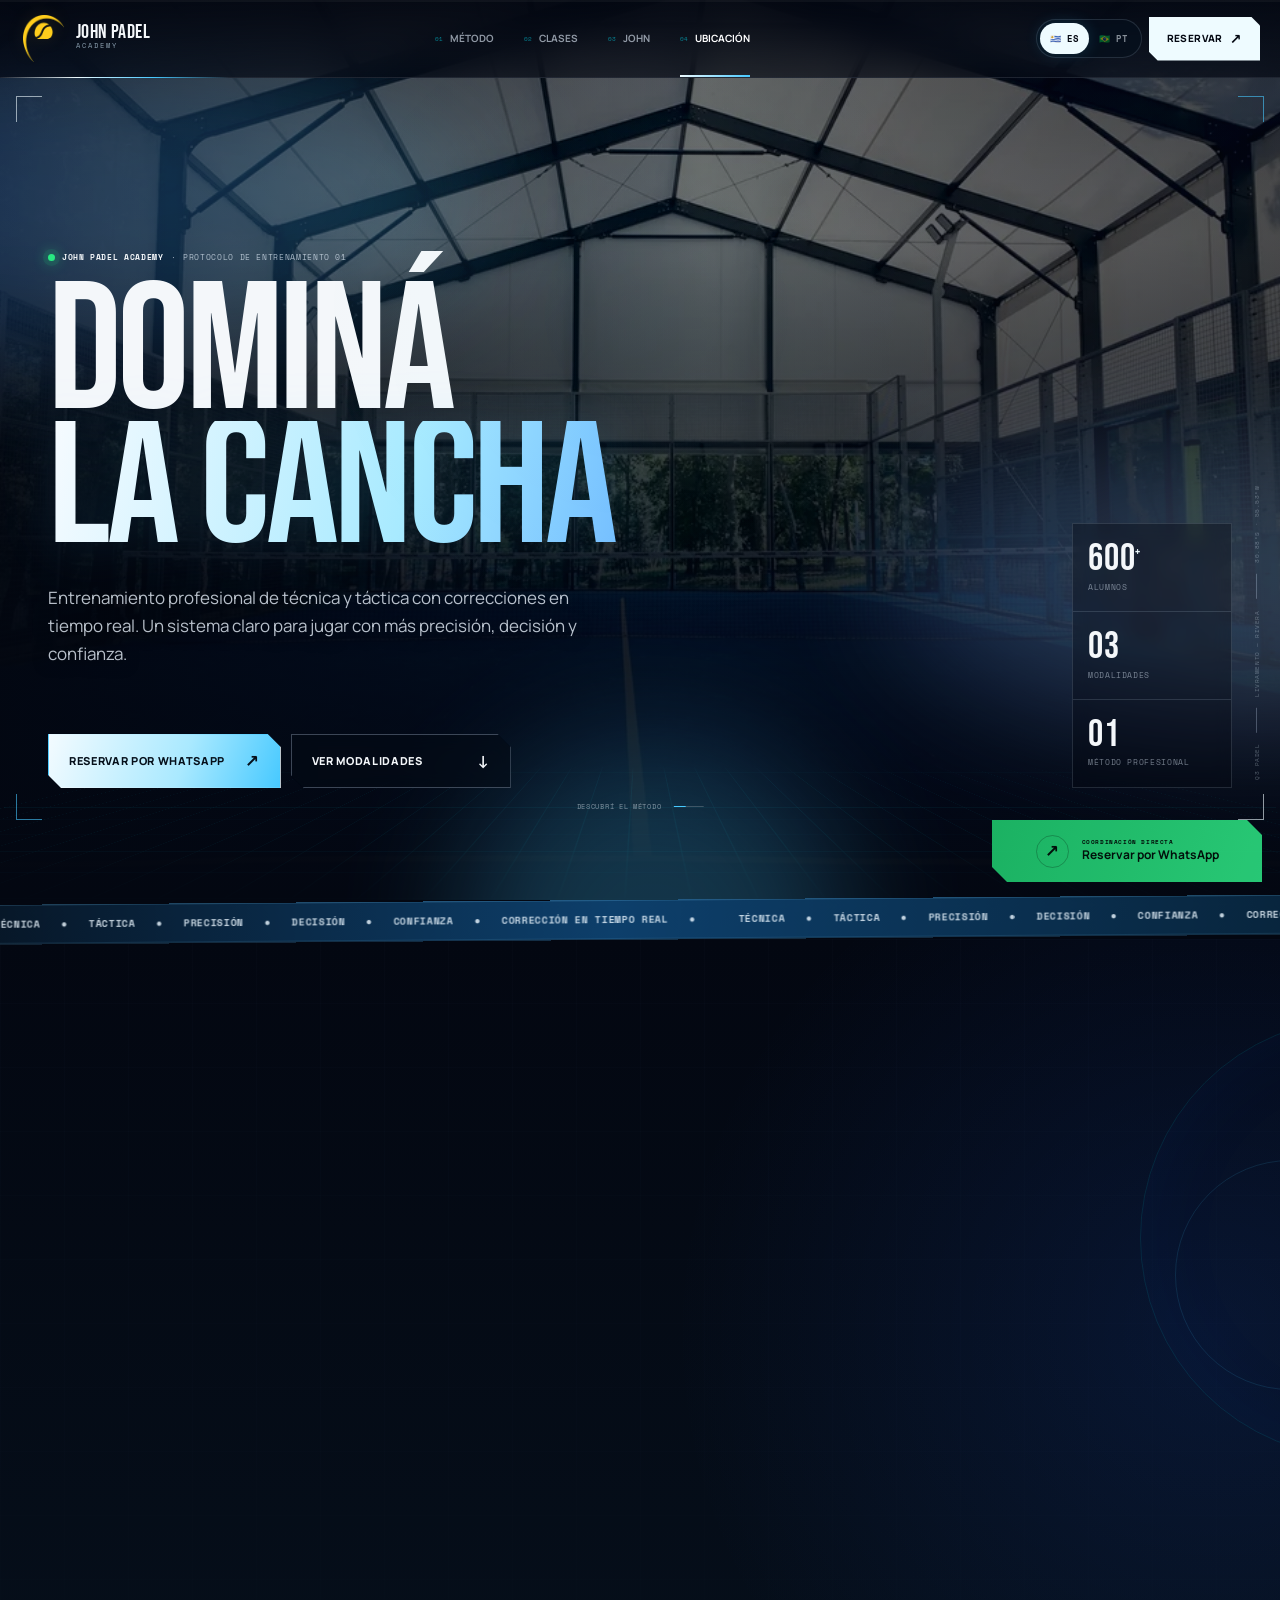
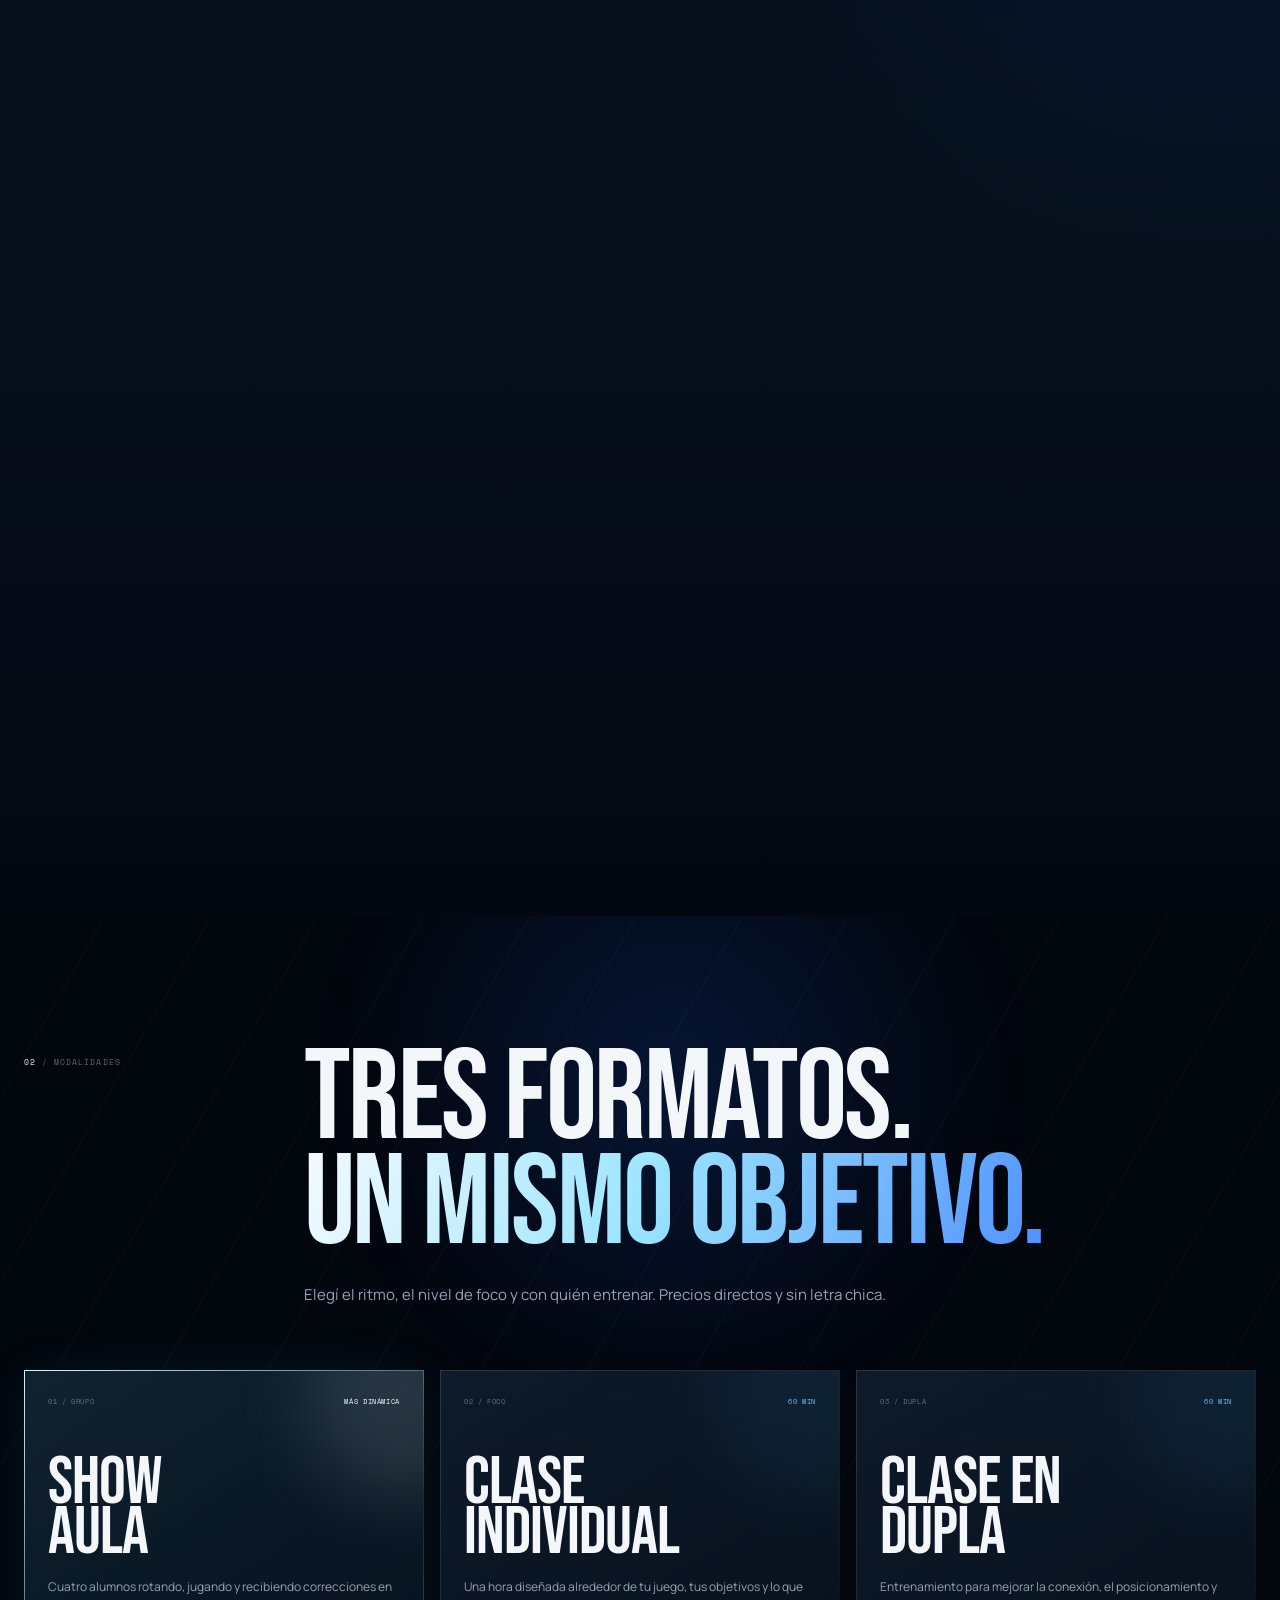
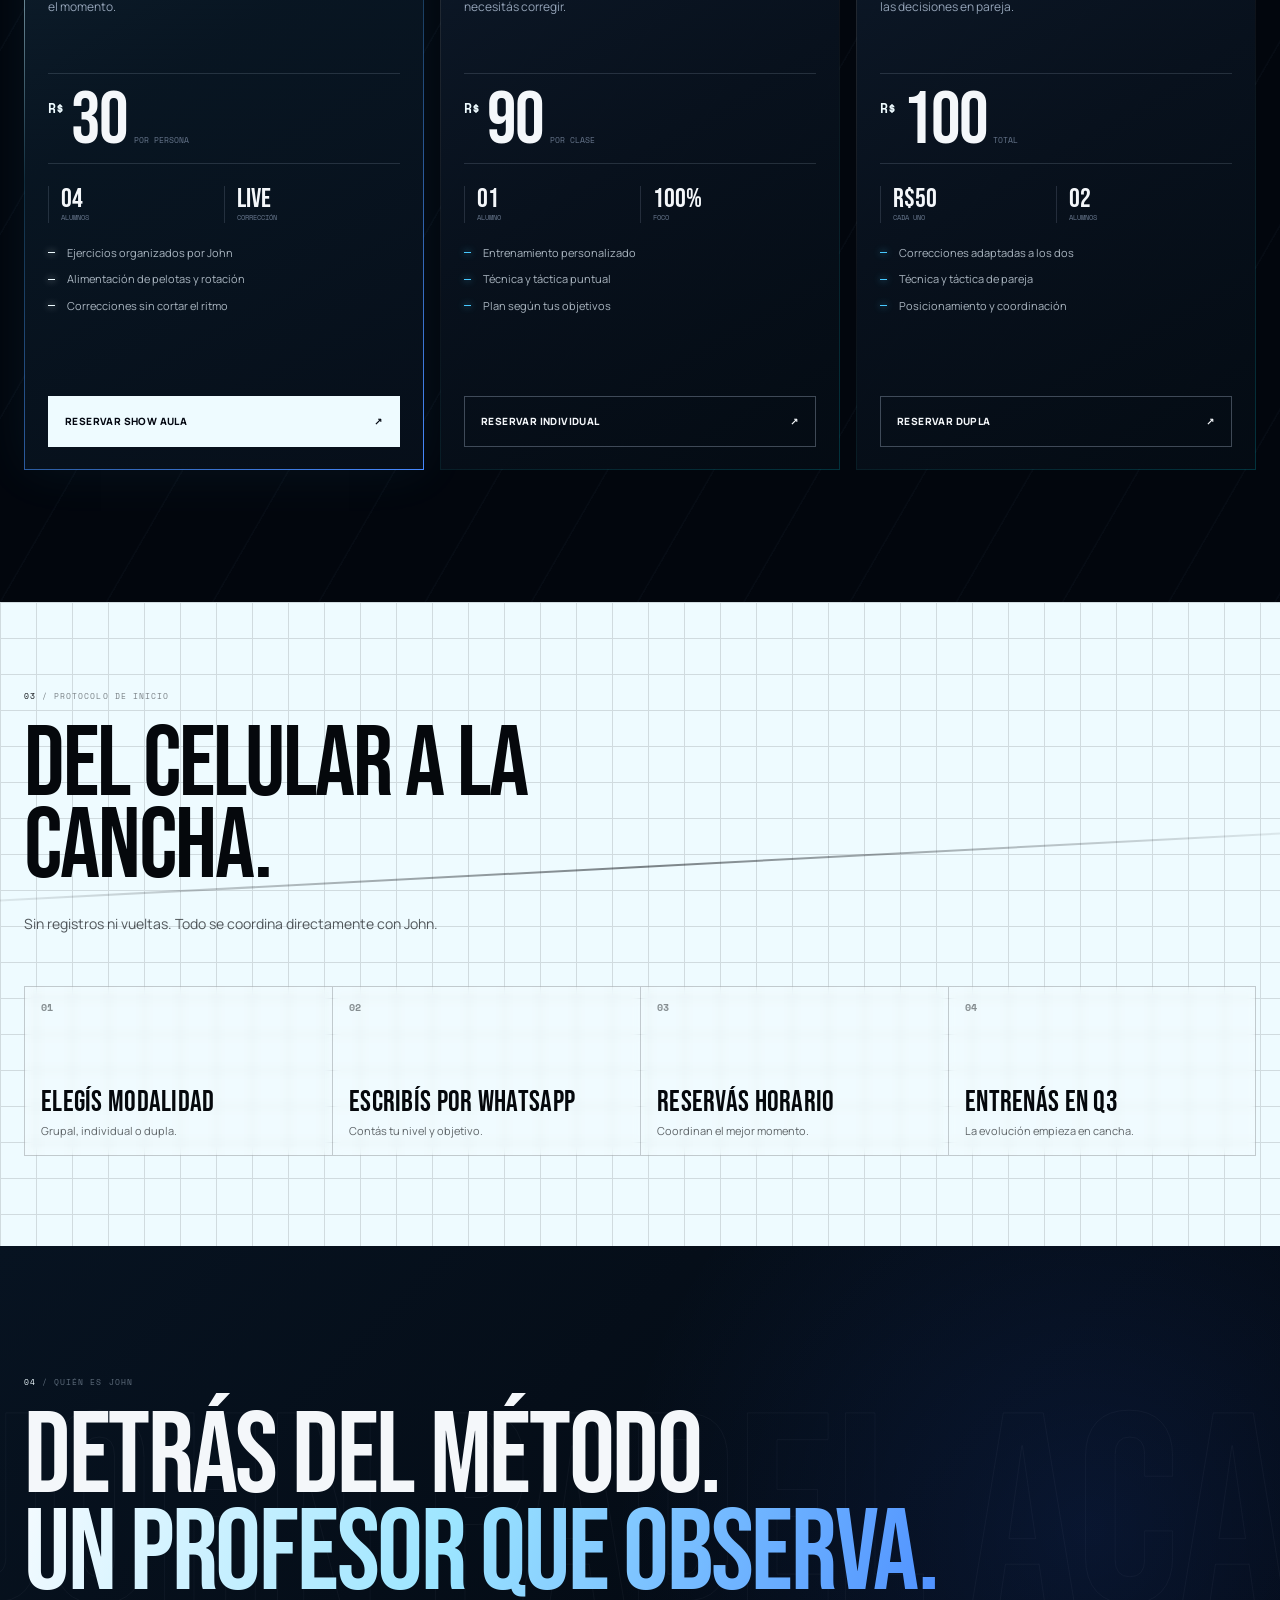
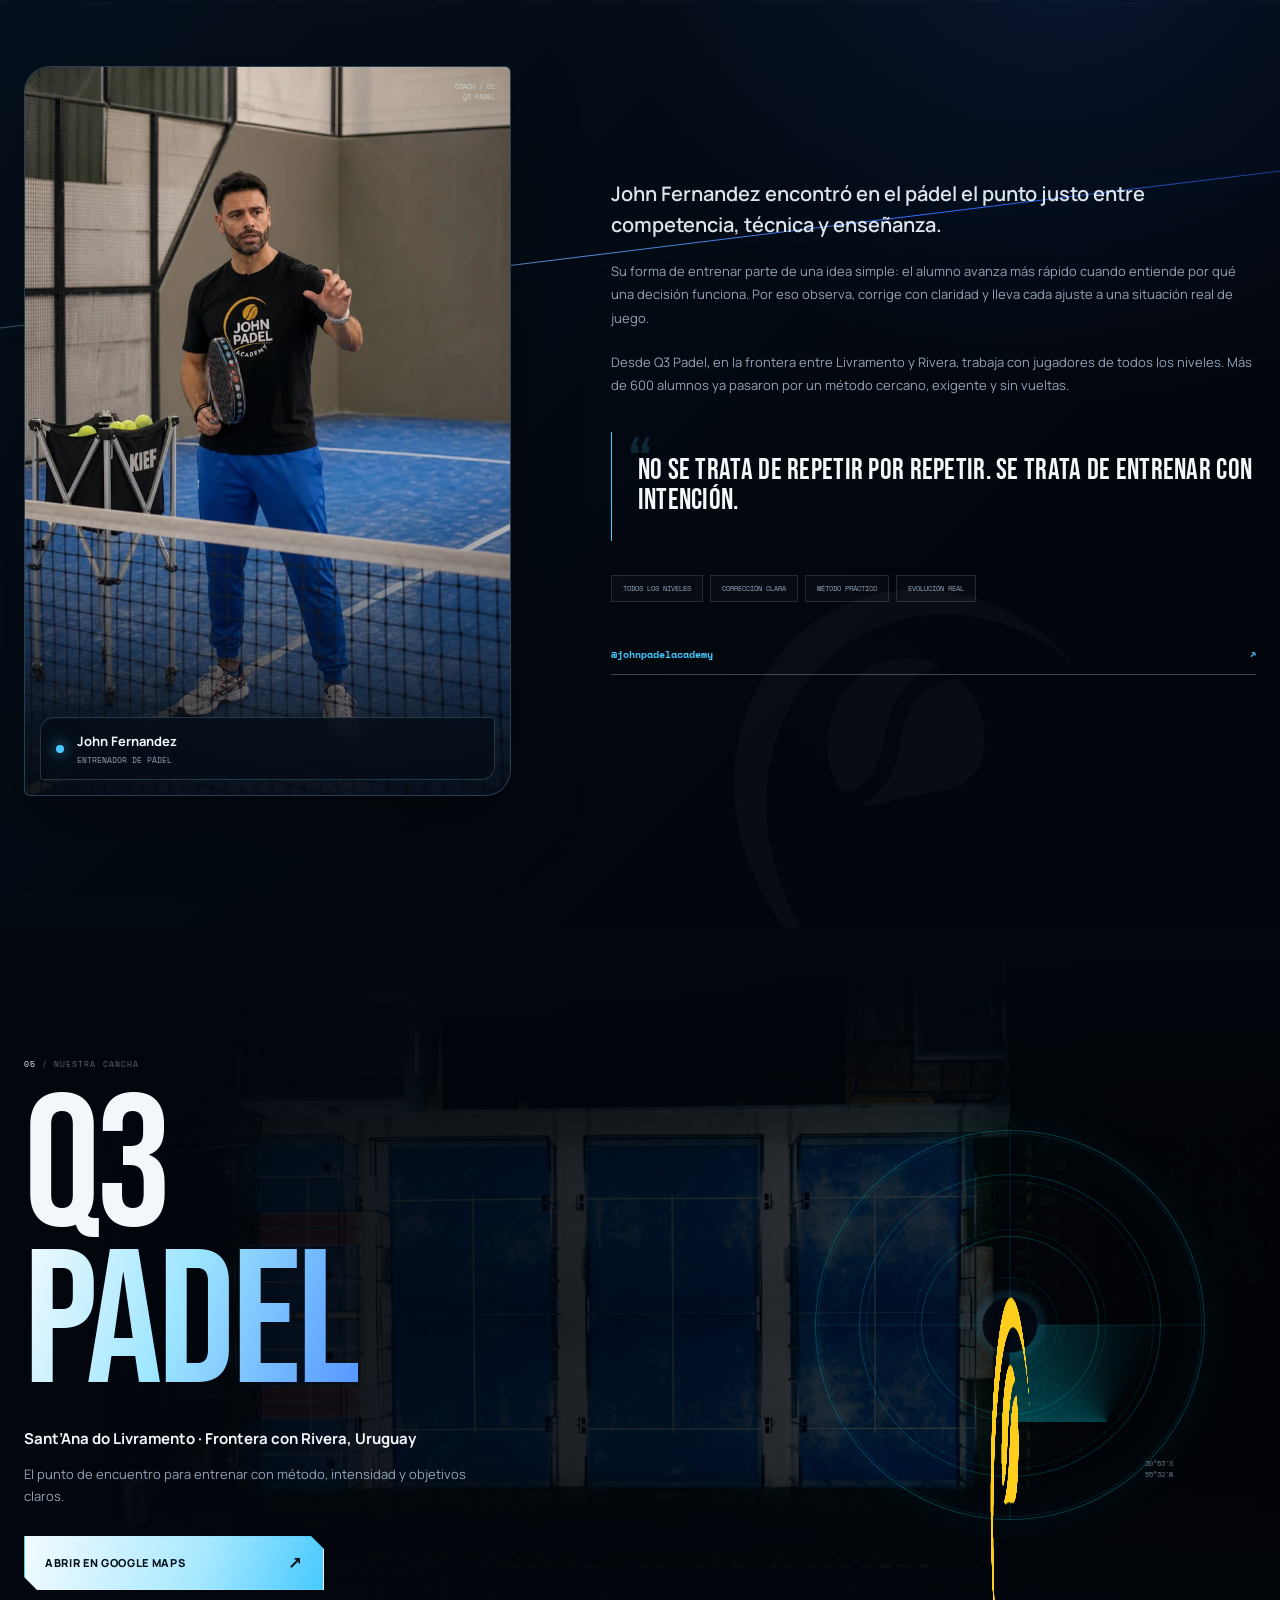
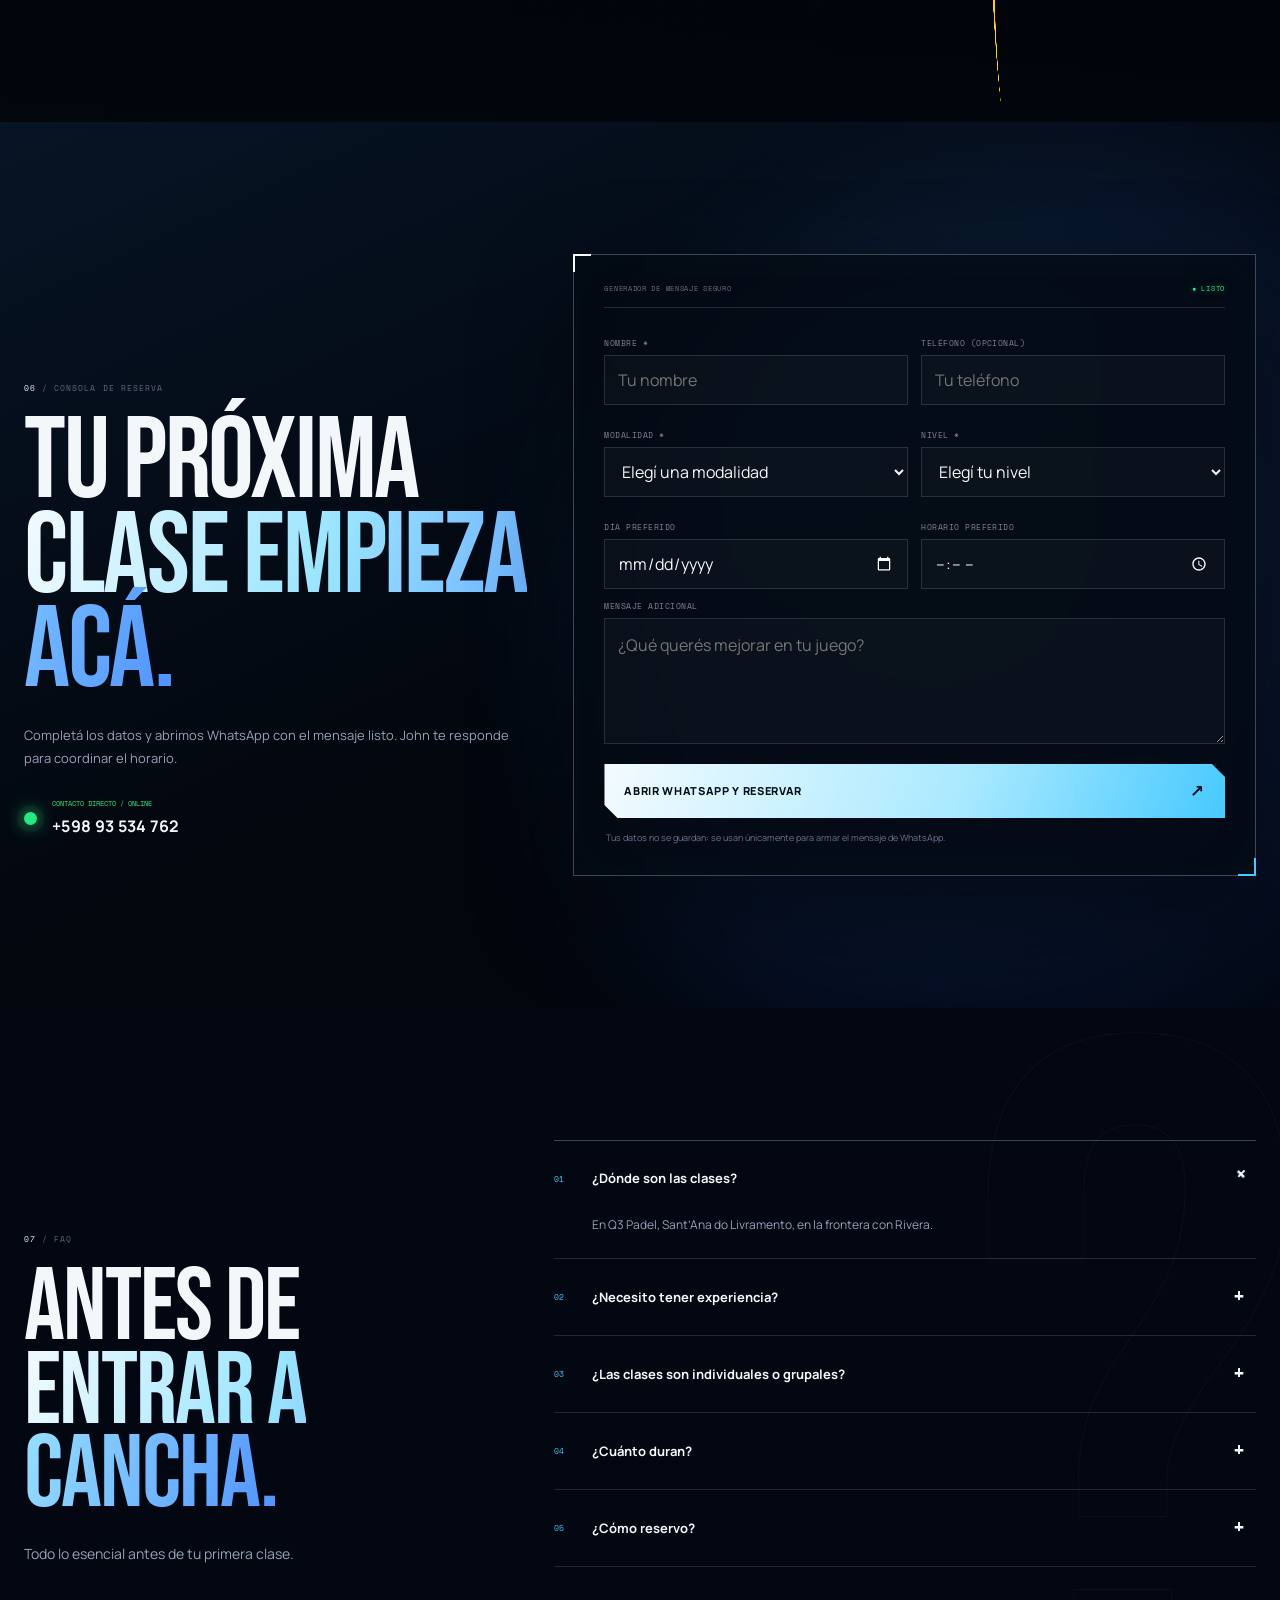
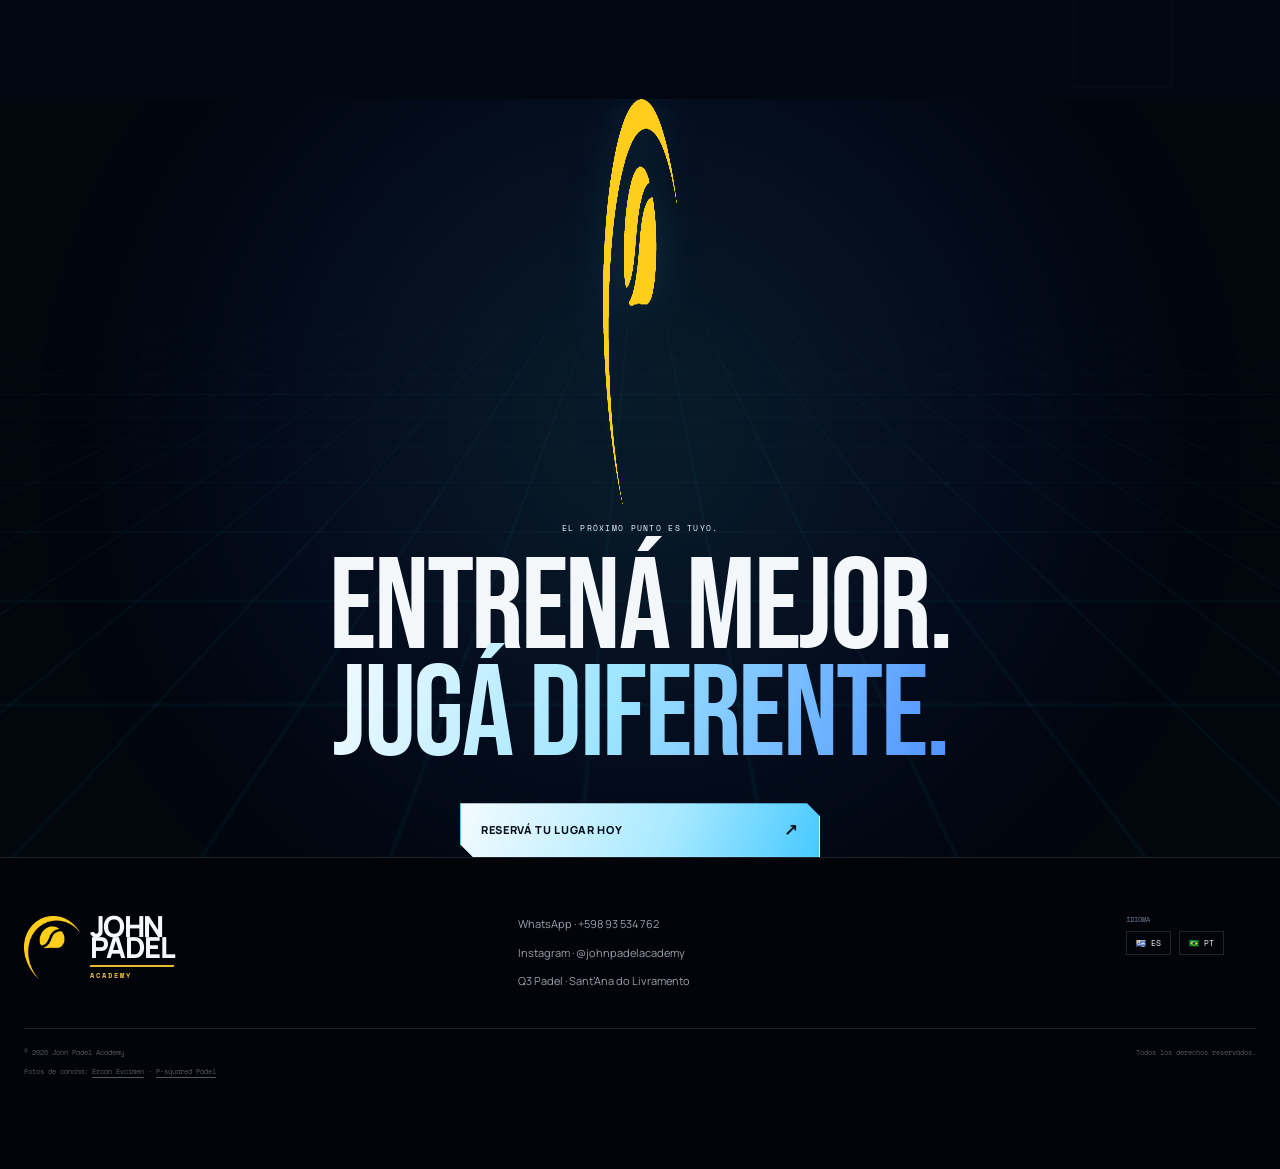
==== commit ff626ff2: "Fix mobile intro clarity and update duo price" ====
--- a/index.html
+++ b/index.html
@@ -182,7 +182,7 @@
             </article>
             <article class="price-card reveal">
               <div class="card-glow"></div><div class="price-top"><span>03 / <i data-i18n="teamCode">DUPLA</i></span><b>60 MIN</b></div><h3 data-i18n-html="duoTitle">CLASE EN<br>DUPLA</h3><p data-i18n="duoSummary">Entrenamiento para mejorar la conexión, el posicionamiento y las decisiones en pareja.</p>
-              <div class="price"><small>R$</small><strong>80</strong><span data-i18n="total">total</span></div><div class="price-data"><span><b>R$40</b><small data-i18n="each">cada uno</small></span><span><b>02</b><small data-i18n="students">alumnos</small></span></div>
+              <div class="price"><small>R$</small><strong>100</strong><span data-i18n="total">total</span></div><div class="price-data"><span><b>R$50</b><small data-i18n="each">cada uno</small></span><span><b>02</b><small data-i18n="students">alumnos</small></span></div>
               <ul><li data-i18n="duoFeature1">Correcciones adaptadas a los dos</li><li data-i18n="duoFeature2">Técnica y táctica de pareja</li><li data-i18n="duoFeature3">Posicionamiento y coordinación</li></ul><a class="card-cta" href="https://wa.me/59893534762" data-whatsapp data-mode="duo" target="_blank" rel="noopener"><span data-i18n="bookDuo">Reservar Dupla</span><b>↗</b></a>
             </article>
           </div>
--- a/styles.css
+++ b/styles.css
@@ -45,17 +45,20 @@
 .boot-aura { position: absolute; width: 50vw; height: 50vw; border-radius: 50%; filter: blur(90px); opacity: .22; }
 .boot-aura-a { top: -24vw; left: -18vw; background: var(--blue); animation: boot-float 3s ease-in-out infinite alternate; }
 .boot-aura-b { right: -20vw; bottom: -28vw; background: var(--yellow); animation: boot-float 3s ease-in-out -.9s infinite alternate-reverse; }
-.boot-inner { position: relative; width: min(70vw, 230px); text-align: center; }
-.boot-code { position: absolute; top: -28px; left: 0; color: rgba(200,226,255,.36); font: 400 7px/1 var(--mono); letter-spacing: .22em; }
+.boot-inner { position: relative; width: min(78vw, 270px); text-align: center; }
+.boot-code { position: absolute; top: -34px; left: 50%; color: rgba(200,226,255,.42); font: 400 7px/1 var(--mono); letter-spacing: .22em; white-space: nowrap; transform: translateX(-50%); }
 .brand-lockup { display: inline-flex; align-items: center; gap: 10px; }
 .brand-lockup > img { width: 54px; height: 61px; object-fit: contain; }
 .brand-lockup > div { display: flex; flex-direction: column; align-items: stretch; text-align: left; }
 .brand-lockup strong { color: #f5f8fc; font: 800 28px/.72 var(--body); letter-spacing: -.055em; }
 .brand-lockup i { width: 100%; height: 2px; margin-top: 7px; background: var(--brand-yellow); transform: skewX(-25deg); }
 .brand-lockup small { margin-top: 5px; color: var(--brand-yellow); font: 700 7px/1 var(--mono); letter-spacing: .28em; }
-.boot-lockup { justify-content: center; animation: logo-enter .9s .12s cubic-bezier(.16,1,.3,1) both, logo-breathe 1.8s 1s ease-in-out infinite alternate; }
-.boot-kicker { margin: 25px 0 15px; color: rgba(229,240,255,.48); font: 400 7px/1 var(--mono); letter-spacing: .15em; text-transform: uppercase; }
-.boot-progress { width: 68%; height: 2px; margin: auto; overflow: hidden; background: rgba(255,255,255,.11); }
+.boot-lockup { justify-content: center; gap: 12px; filter: drop-shadow(0 0 18px rgba(71,201,255,.12)); animation: logo-enter .48s .04s cubic-bezier(.16,1,.3,1) both; }
+.boot-lockup > img { width: 64px; height: 72px; }
+.boot-lockup strong { font-size: 34px; }
+.boot-lockup small { font-size: 8px; }
+.boot-kicker { margin: 30px 0 15px; color: rgba(229,240,255,.58); font: 400 7px/1 var(--mono); letter-spacing: .14em; text-transform: uppercase; }
+.boot-progress { width: 72%; height: 2px; margin: auto; overflow: hidden; background: rgba(255,255,255,.13); }
 .boot-progress span { display: block; width: 100%; height: 100%; transform-origin: left; background: linear-gradient(90deg, var(--yellow), var(--cyan)); box-shadow: 0 0 16px var(--cyan); animation: load-bar 2.3s .18s cubic-bezier(.65,0,.2,1) both; }
 .boot-data { display: flex; justify-content: space-between; width: 100%; margin: 13px auto 0; color: rgba(229,240,255,.28); font: 400 6px/1 var(--mono); letter-spacing: .08em; }
 body.boot-complete .boot-screen { opacity: 0; visibility: hidden; pointer-events: none; }
@@ -335,8 +338,7 @@
 /* Motion */
 @keyframes boot-spin { to { transform: rotate(360deg); } }
 @keyframes boot-float { to { transform: translate(8vw, 6vw) scale(1.15); } }
-@keyframes logo-enter { from { opacity: 0; transform: scale(.86); filter: blur(10px); } to { opacity: 1; transform: none; filter: drop-shadow(0 0 20px rgba(71,201,255,.1)); } }
-@keyframes logo-breathe { to { filter: drop-shadow(0 0 26px rgba(71,201,255,.16)); transform: scale(1.012); } }
+@keyframes logo-enter { from { opacity: 0; transform: translateY(8px) scale(.98); } to { opacity: 1; transform: none; } }
 @keyframes load-bar { from { transform: scaleX(0); } to { transform: scaleX(1); } }
 @keyframes header-scan { from { transform: translateX(-25vw); } to { transform: translateX(110vw); } }
 @keyframes hero-breathe { to { transform: scale(1.085); } }
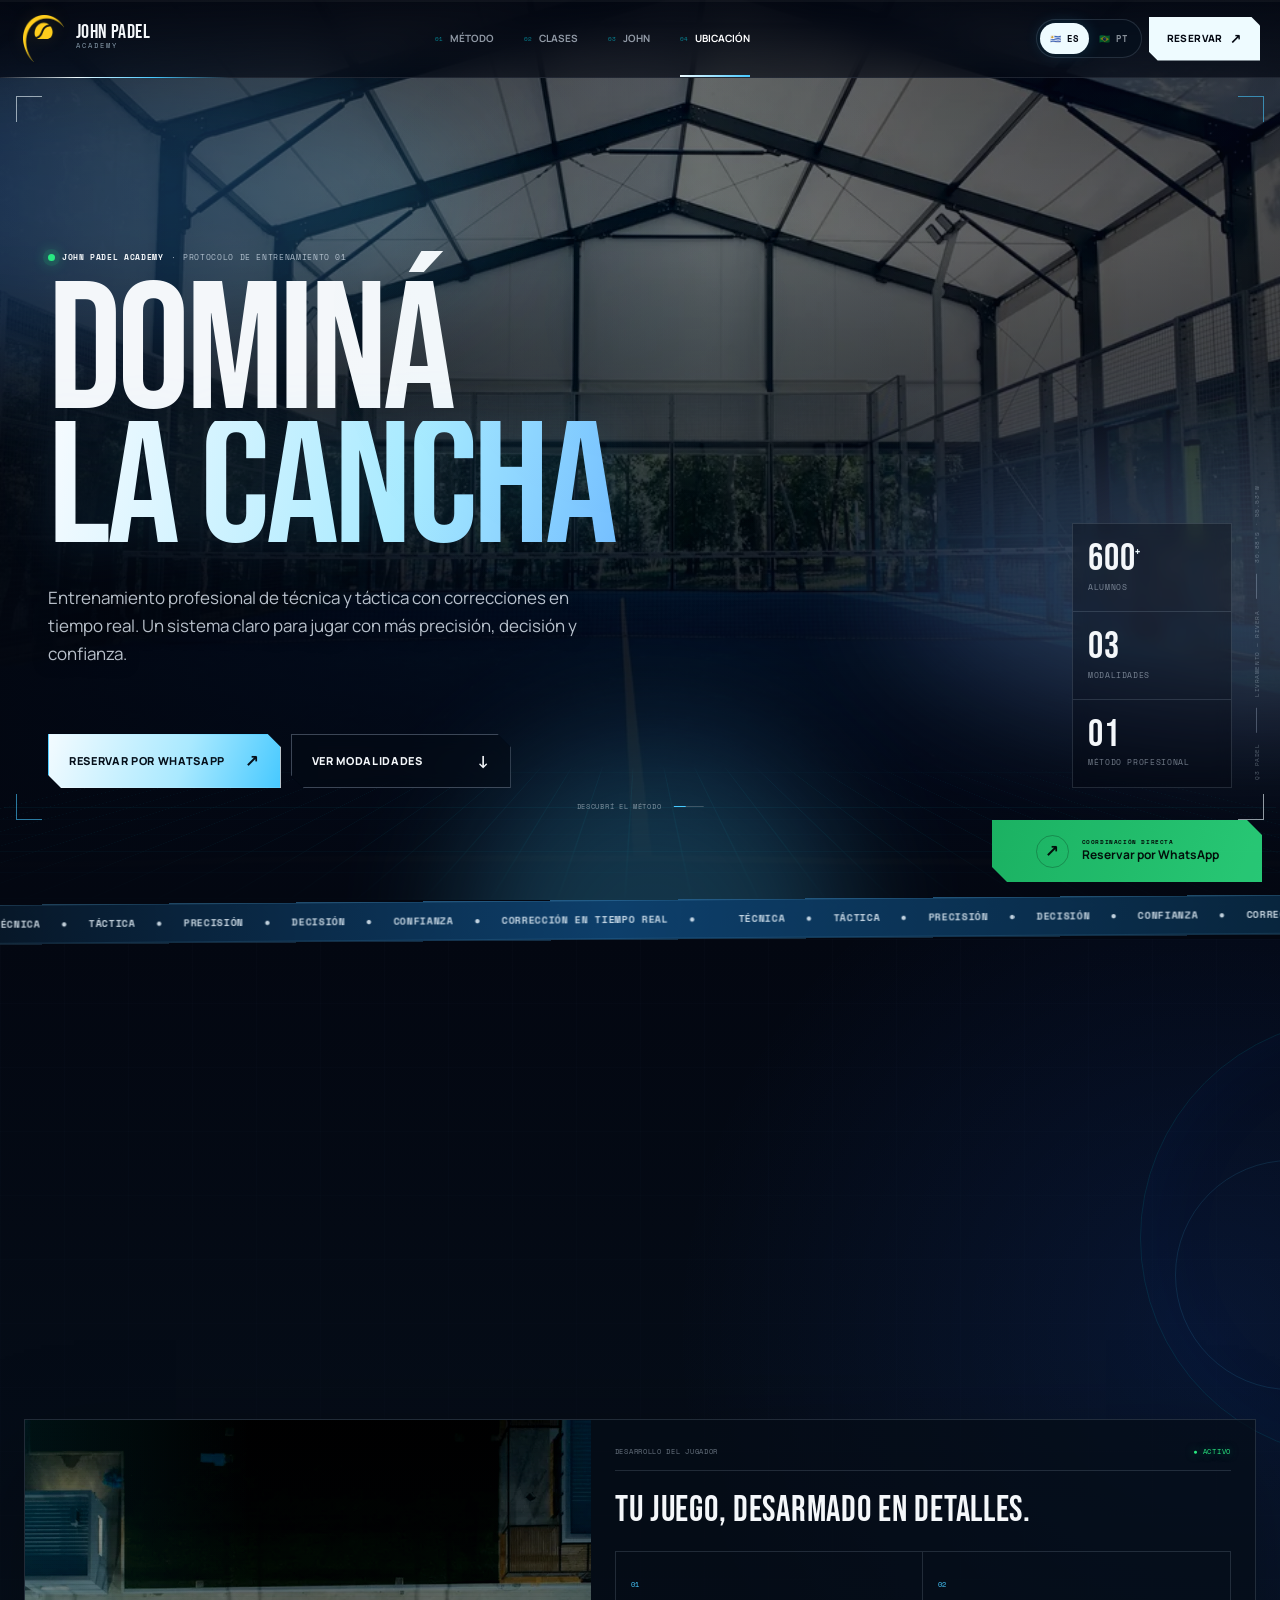
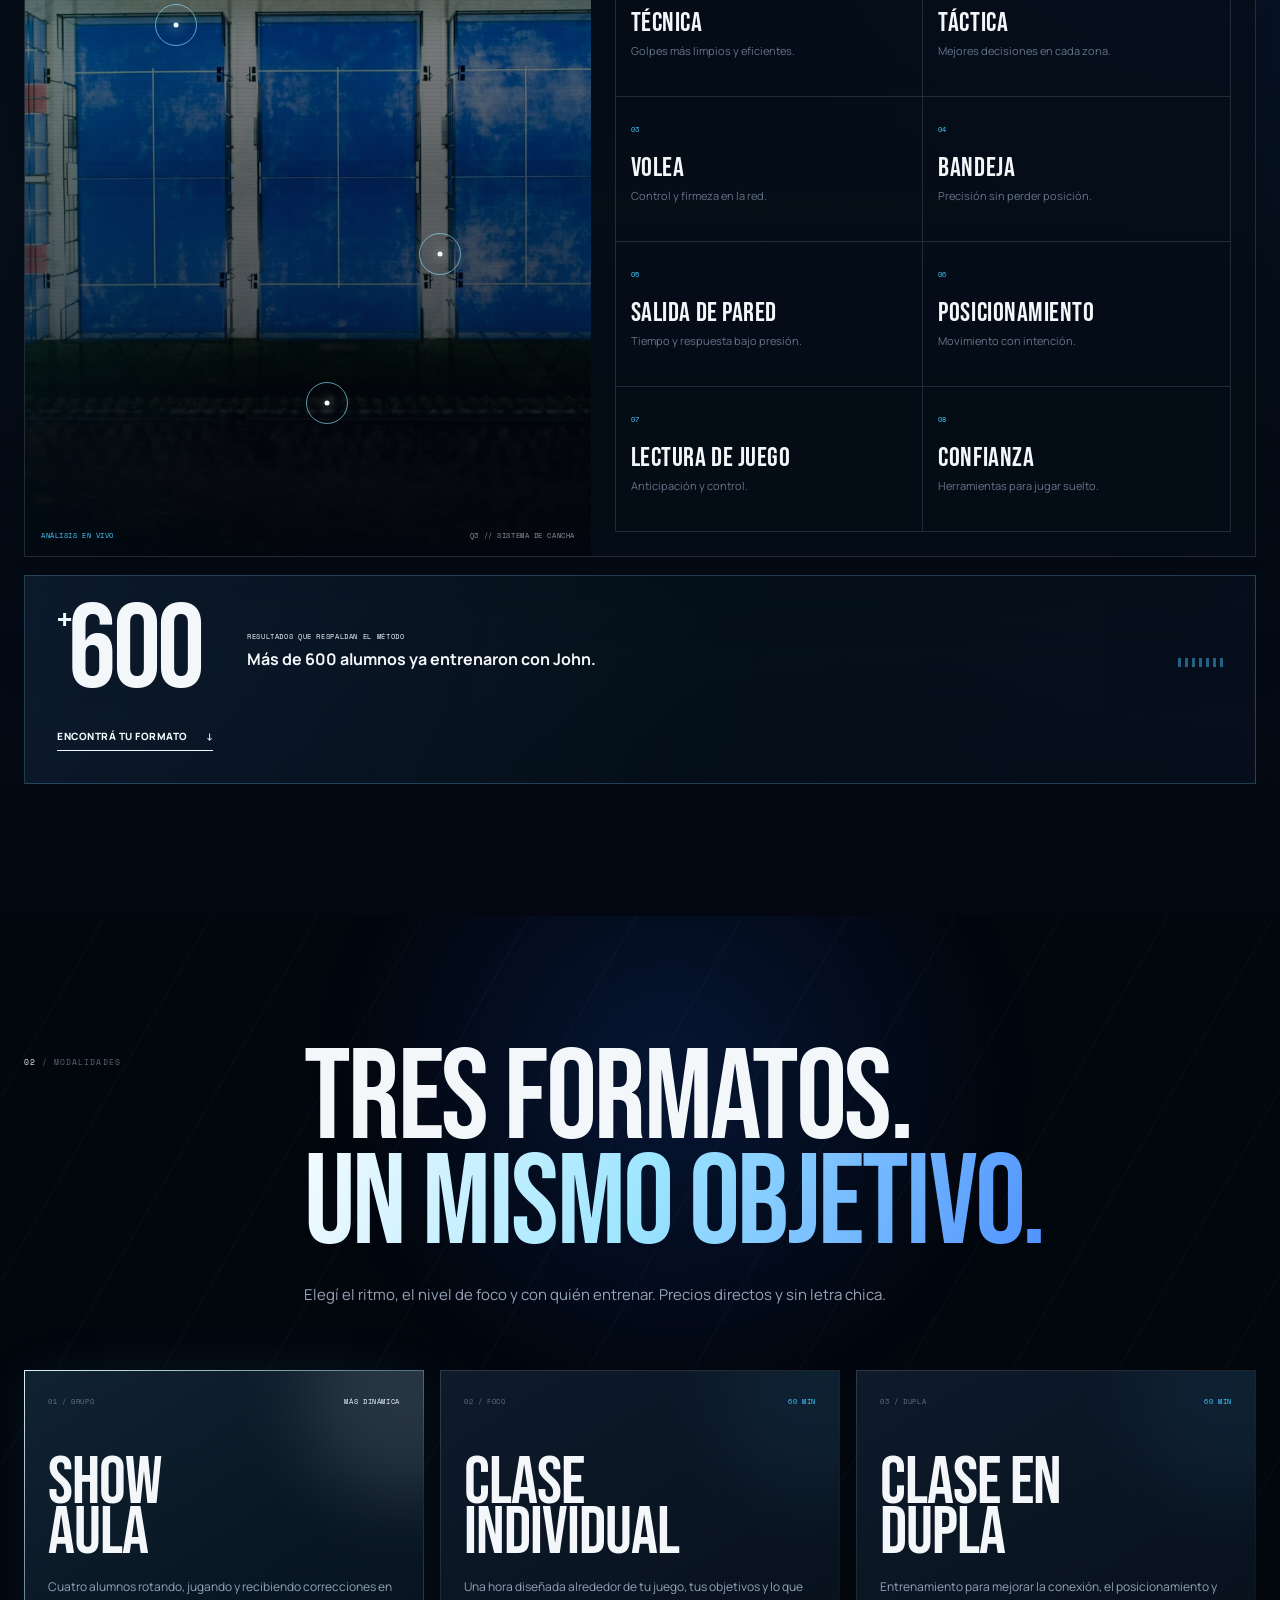
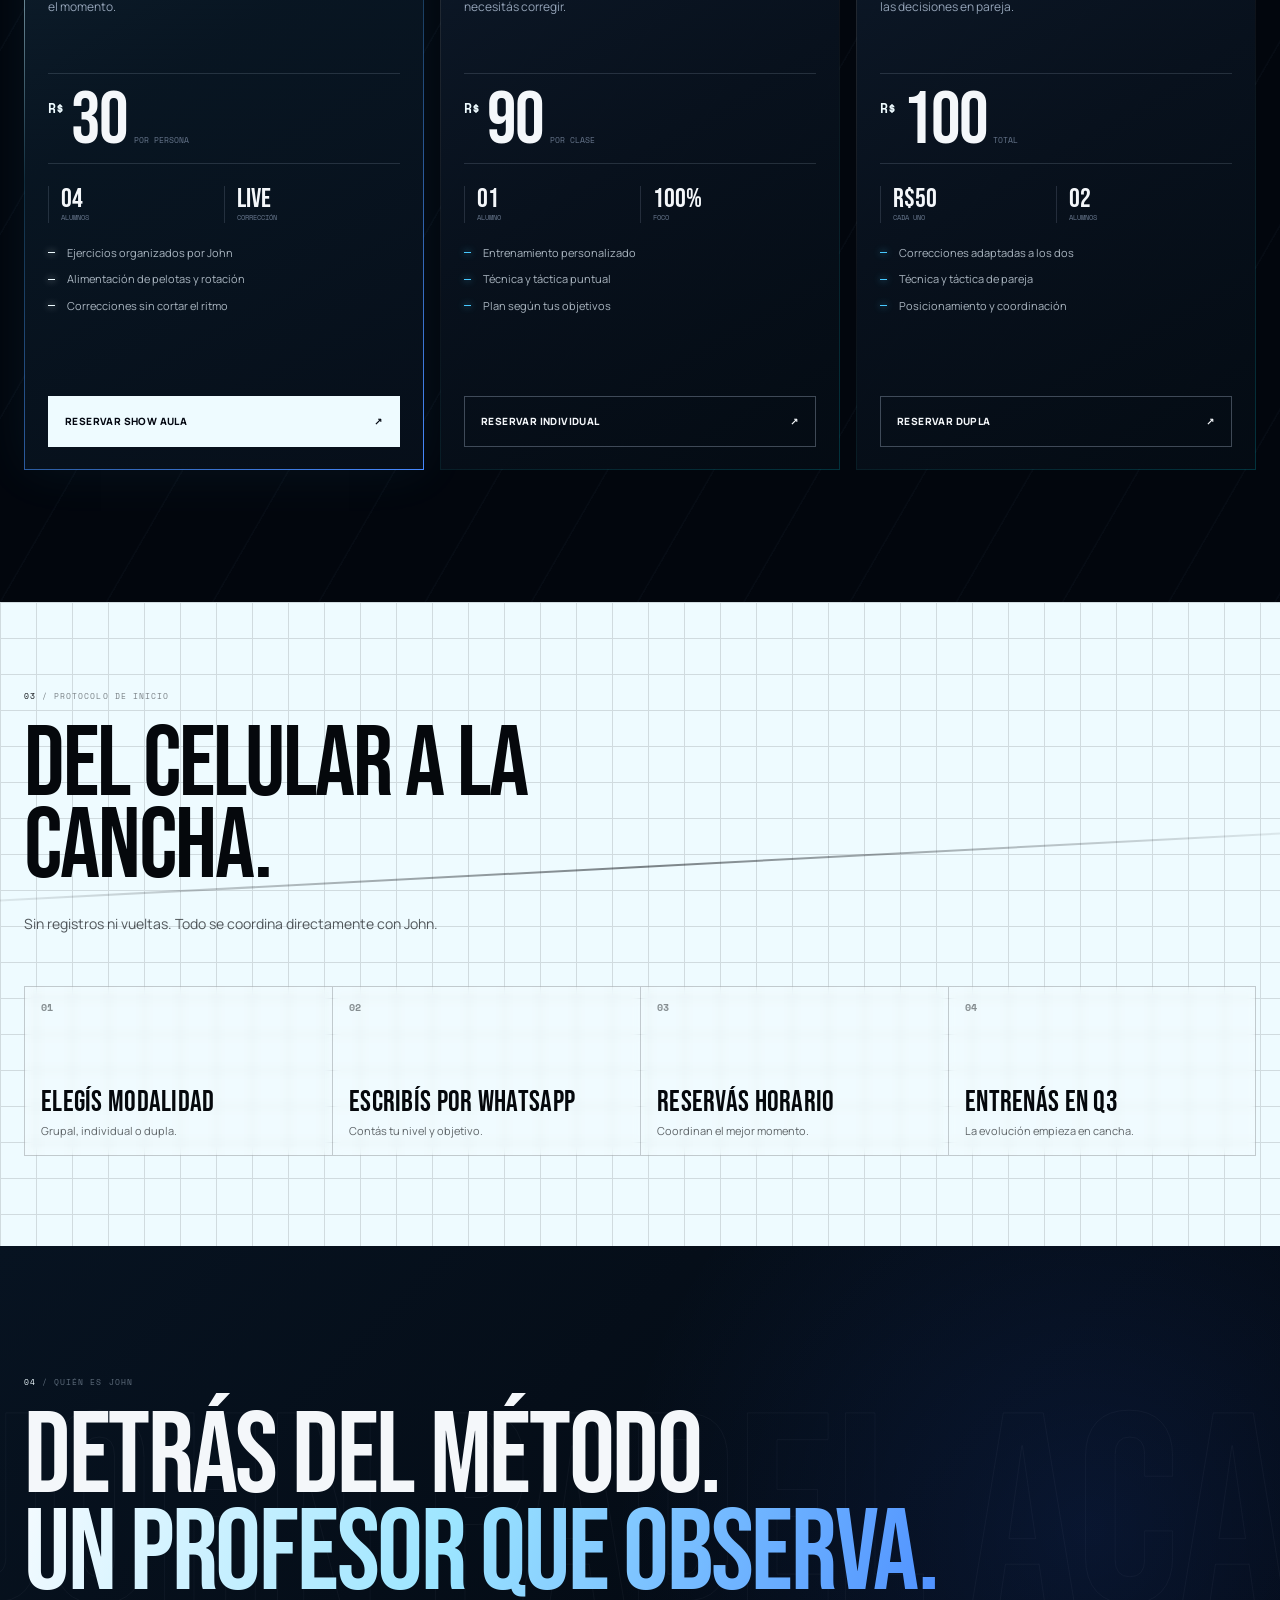
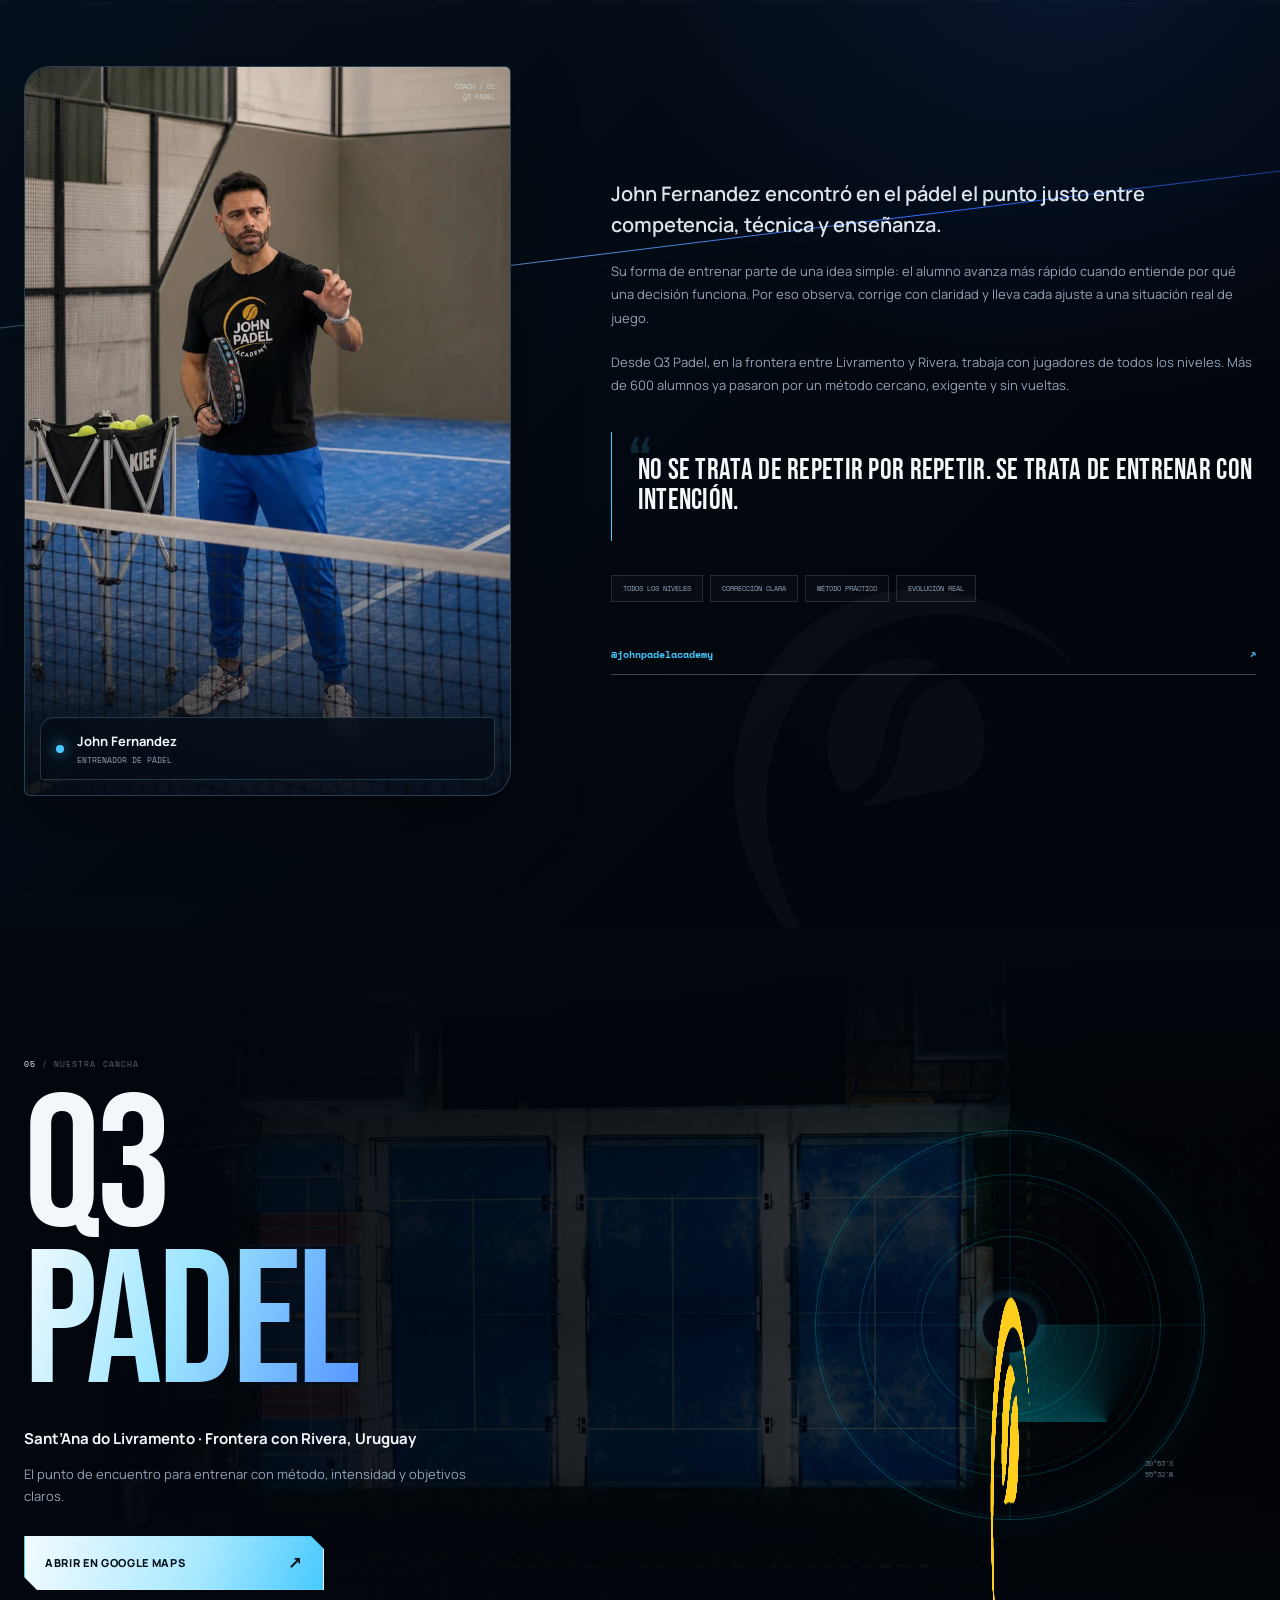
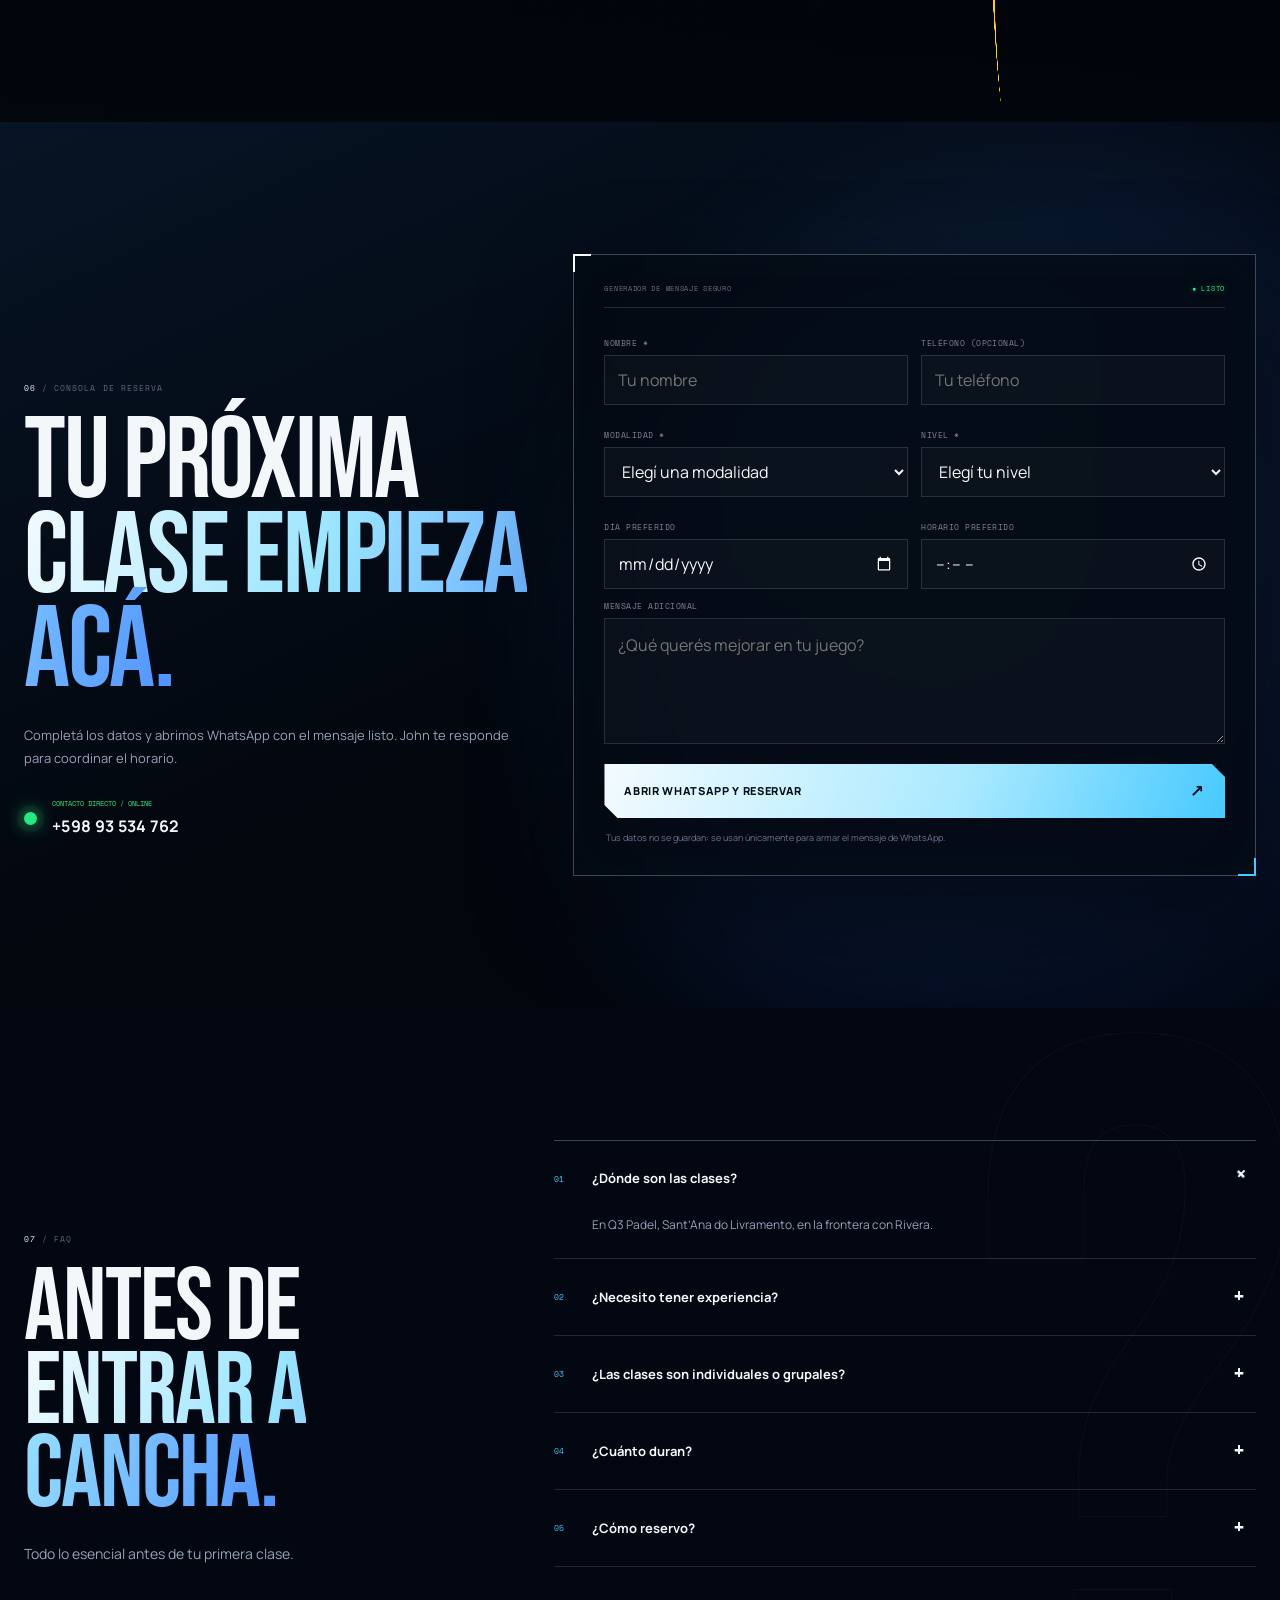
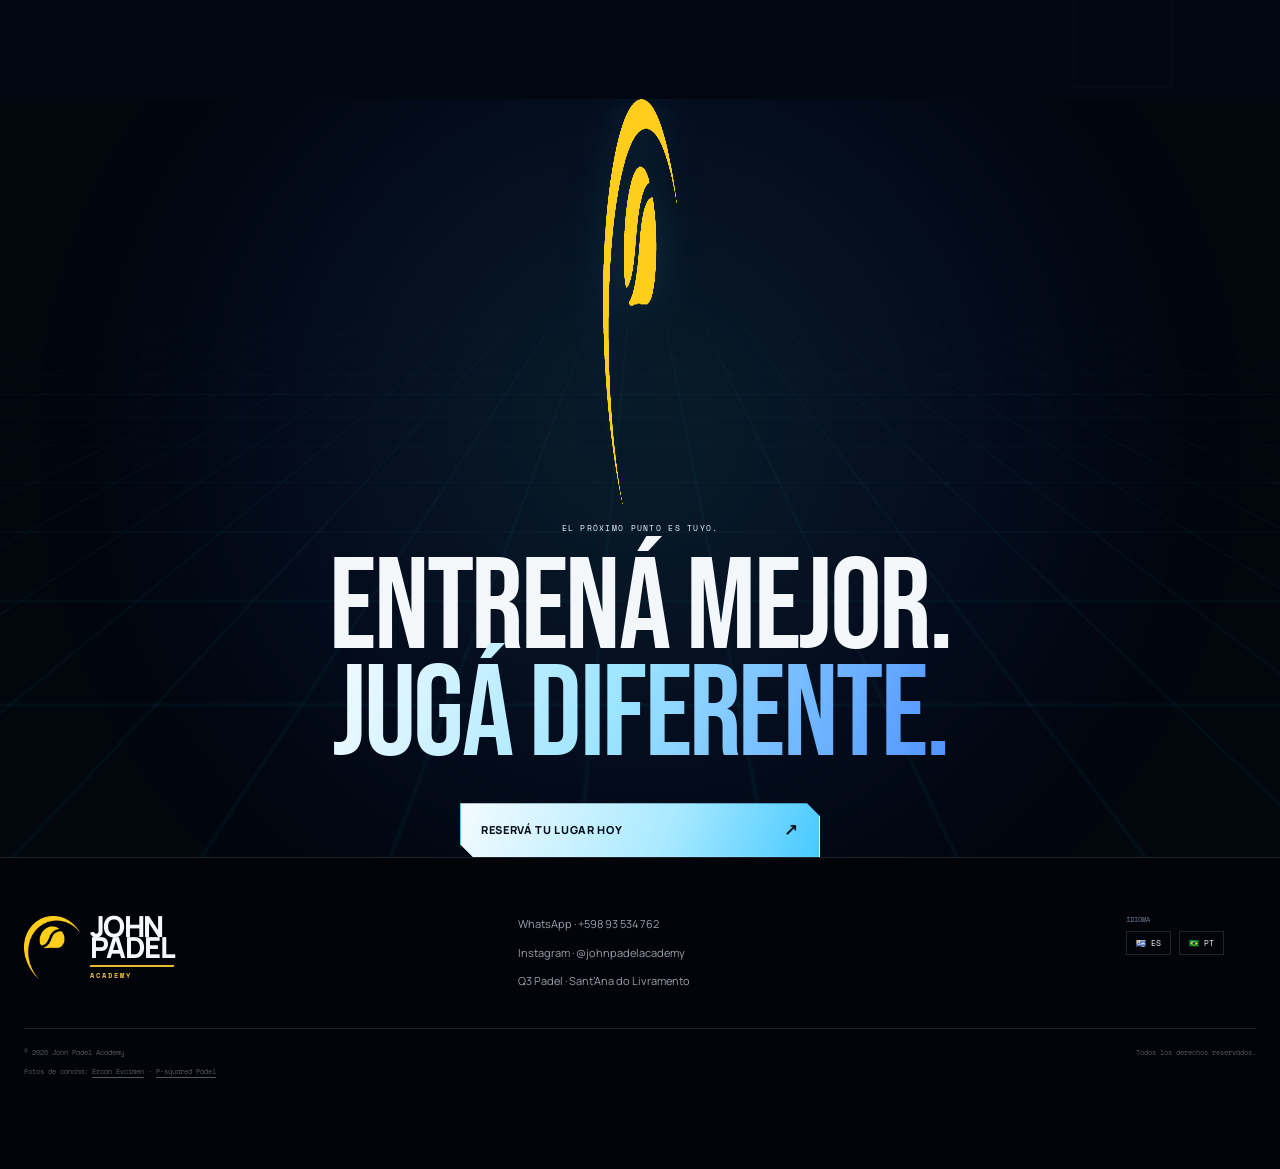
==== commit 8eccde2c: "Bust cached mobile intro assets" ====
--- a/index.html
+++ b/index.html
@@ -35,8 +35,8 @@
     <link rel="preconnect" href="https://fonts.googleapis.com">
     <link rel="preconnect" href="https://fonts.gstatic.com" crossorigin>
     <link href="https://fonts.googleapis.com/css2?family=Bebas+Neue&family=Manrope:wght@400;500;600;700;800&family=Space+Mono:wght@400;700&display=swap" rel="stylesheet">
-    <link rel="stylesheet" href="styles.css">
-    <script src="script.js" defer></script>
+    <link rel="stylesheet" href="styles.css?v=20260829-2">
+    <script src="script.js?v=20260829-2" defer></script>
 
     <script type="application/ld+json">
       {
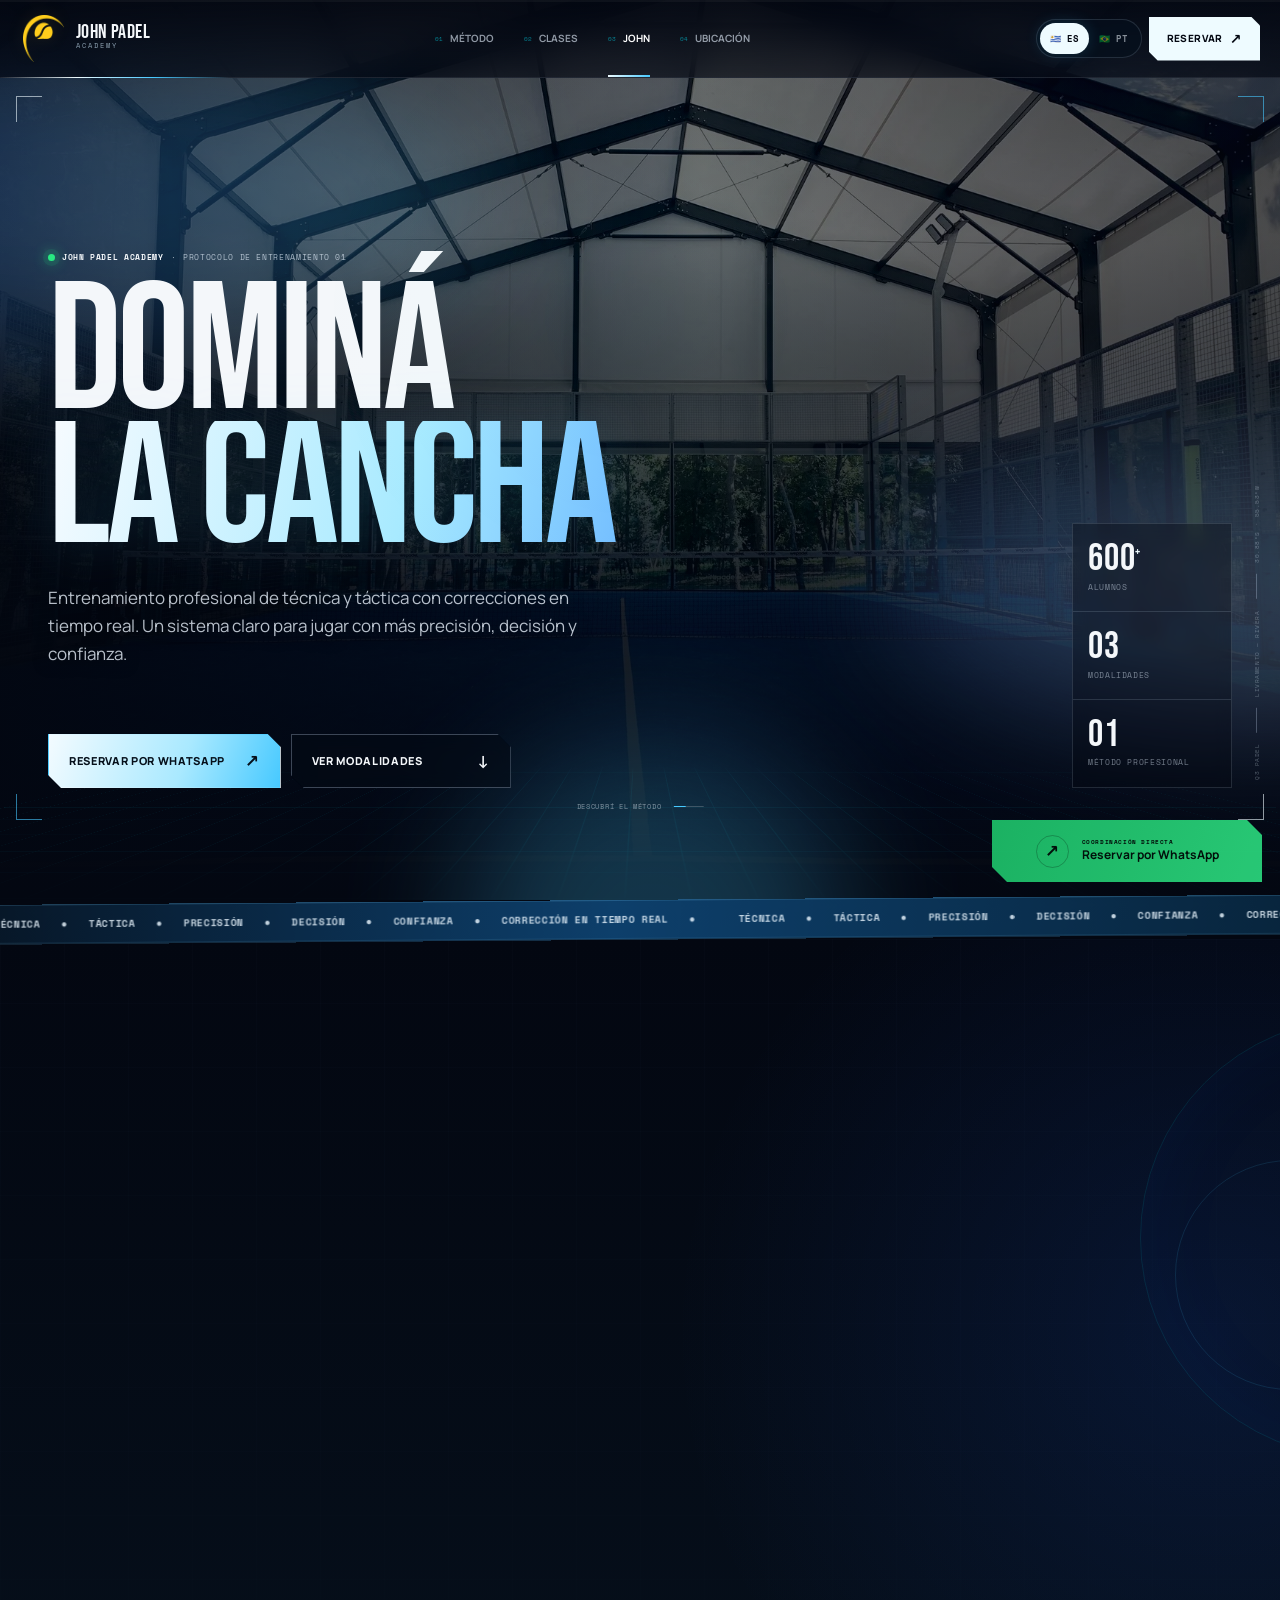
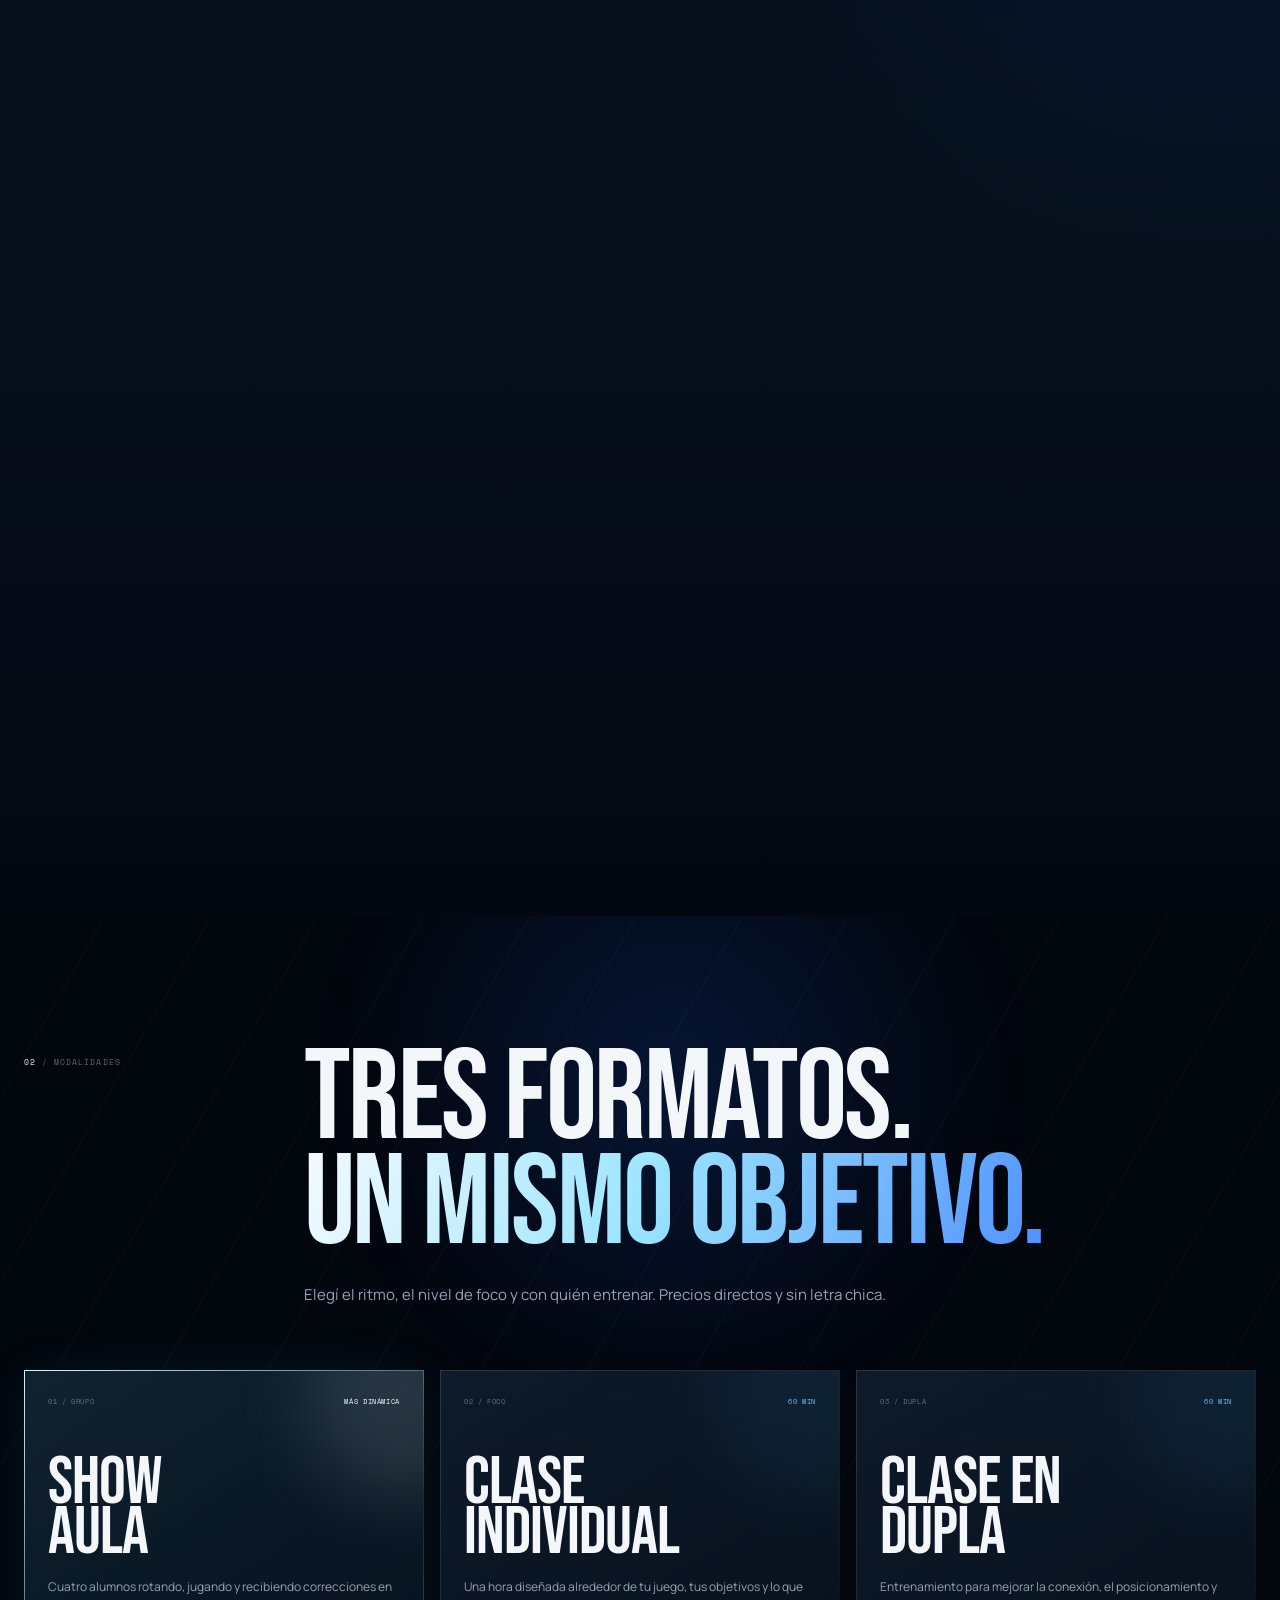
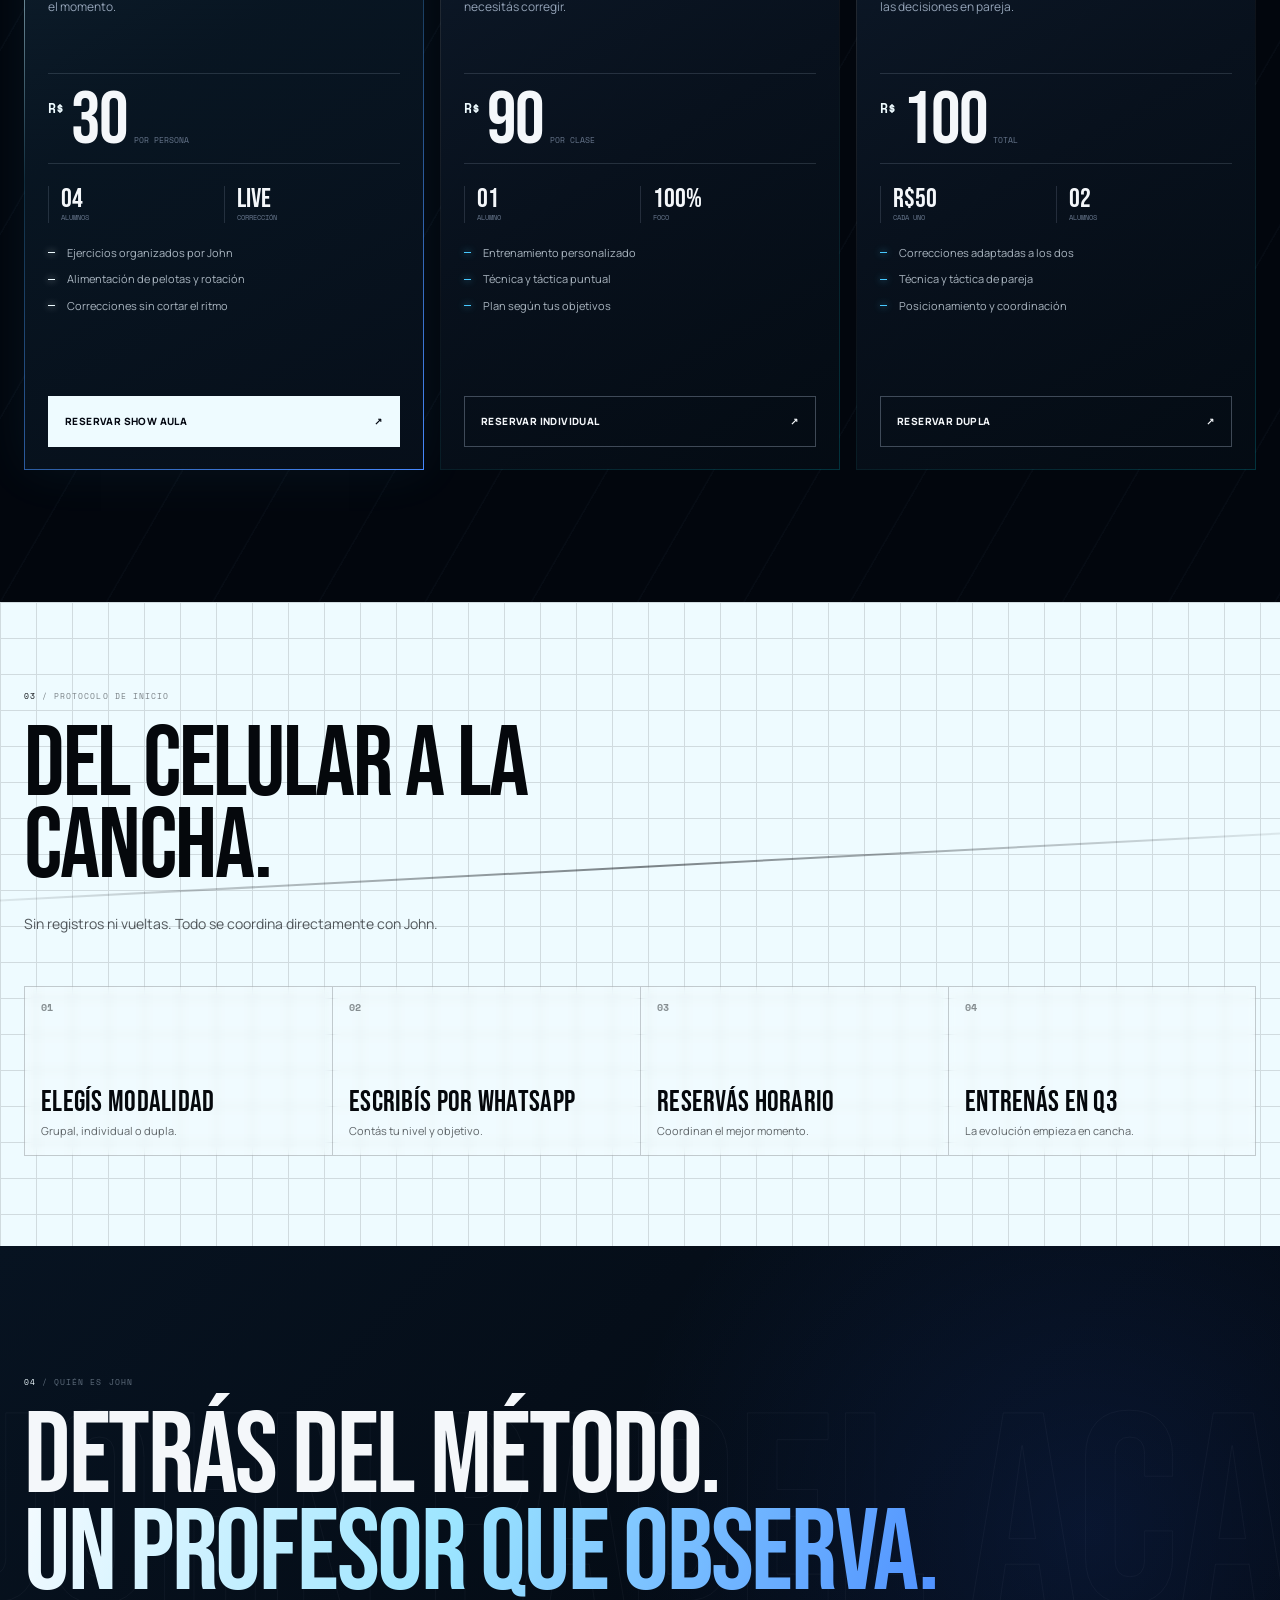
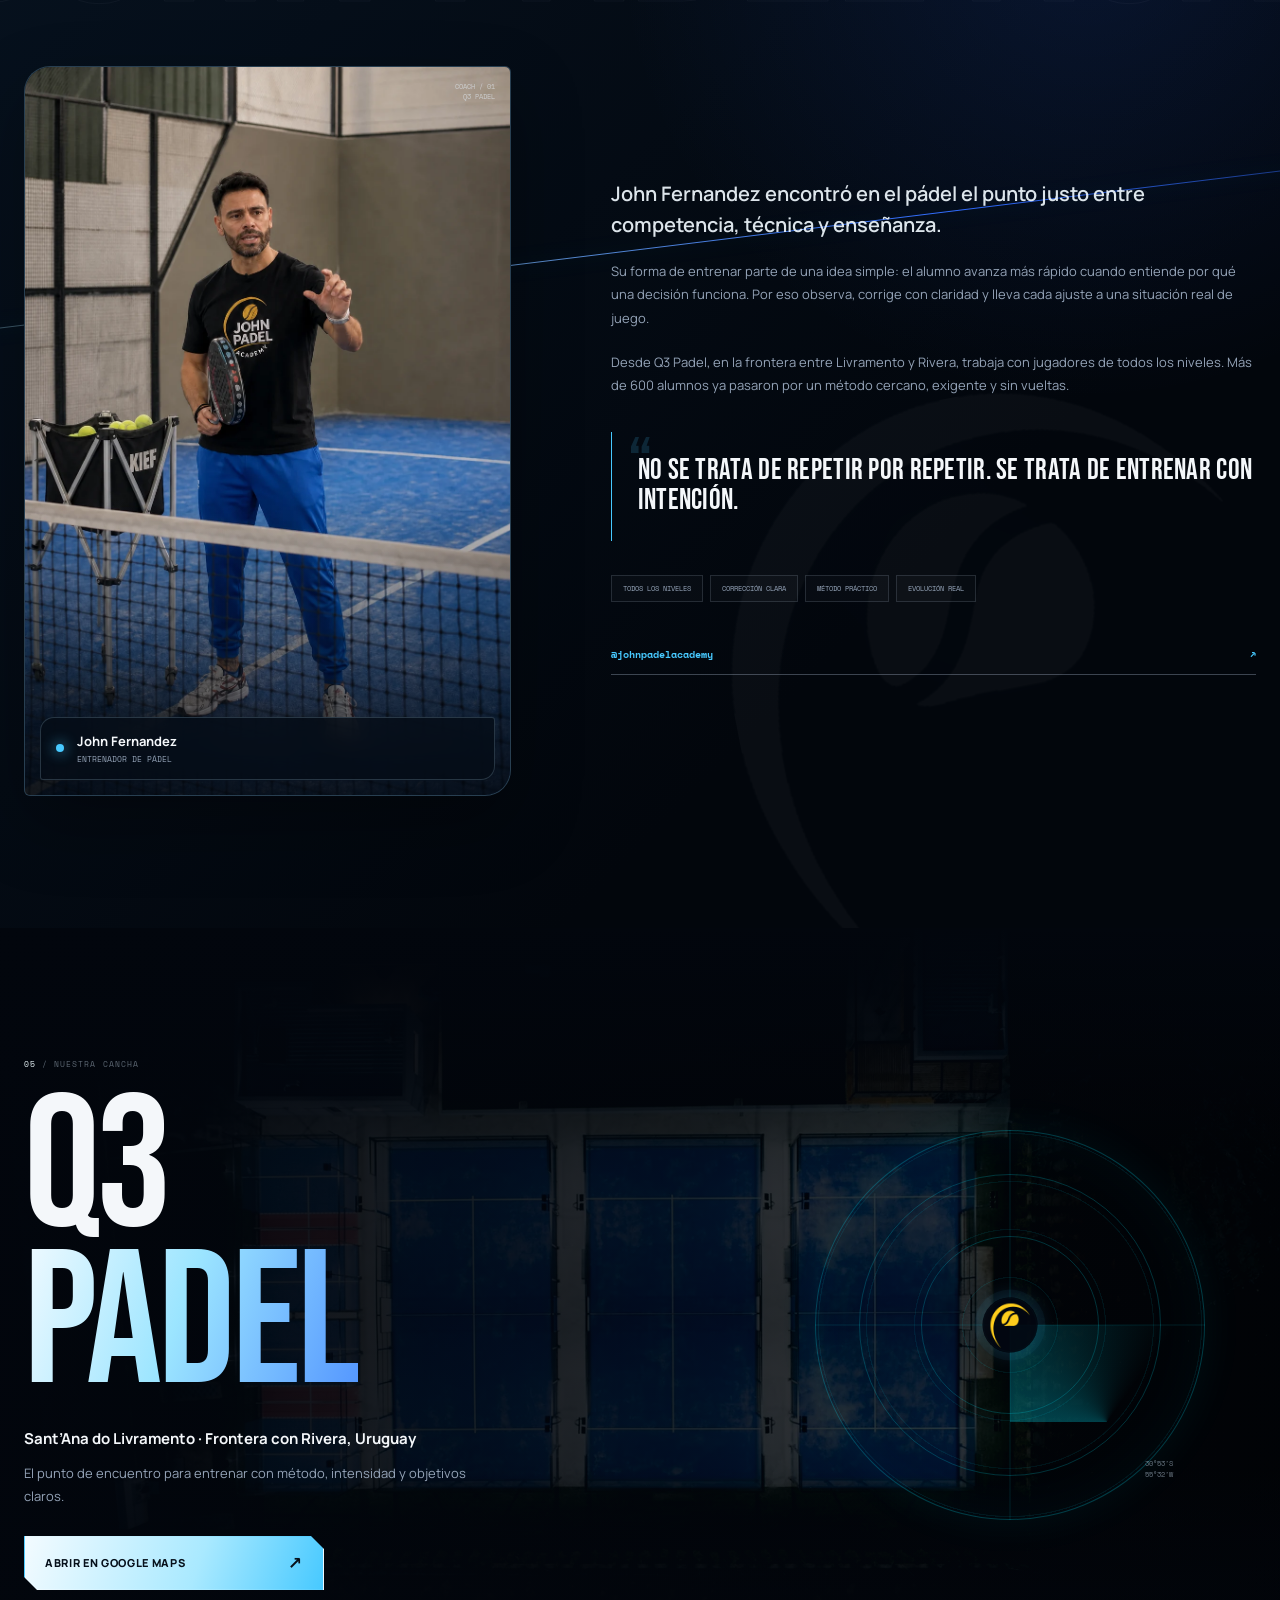
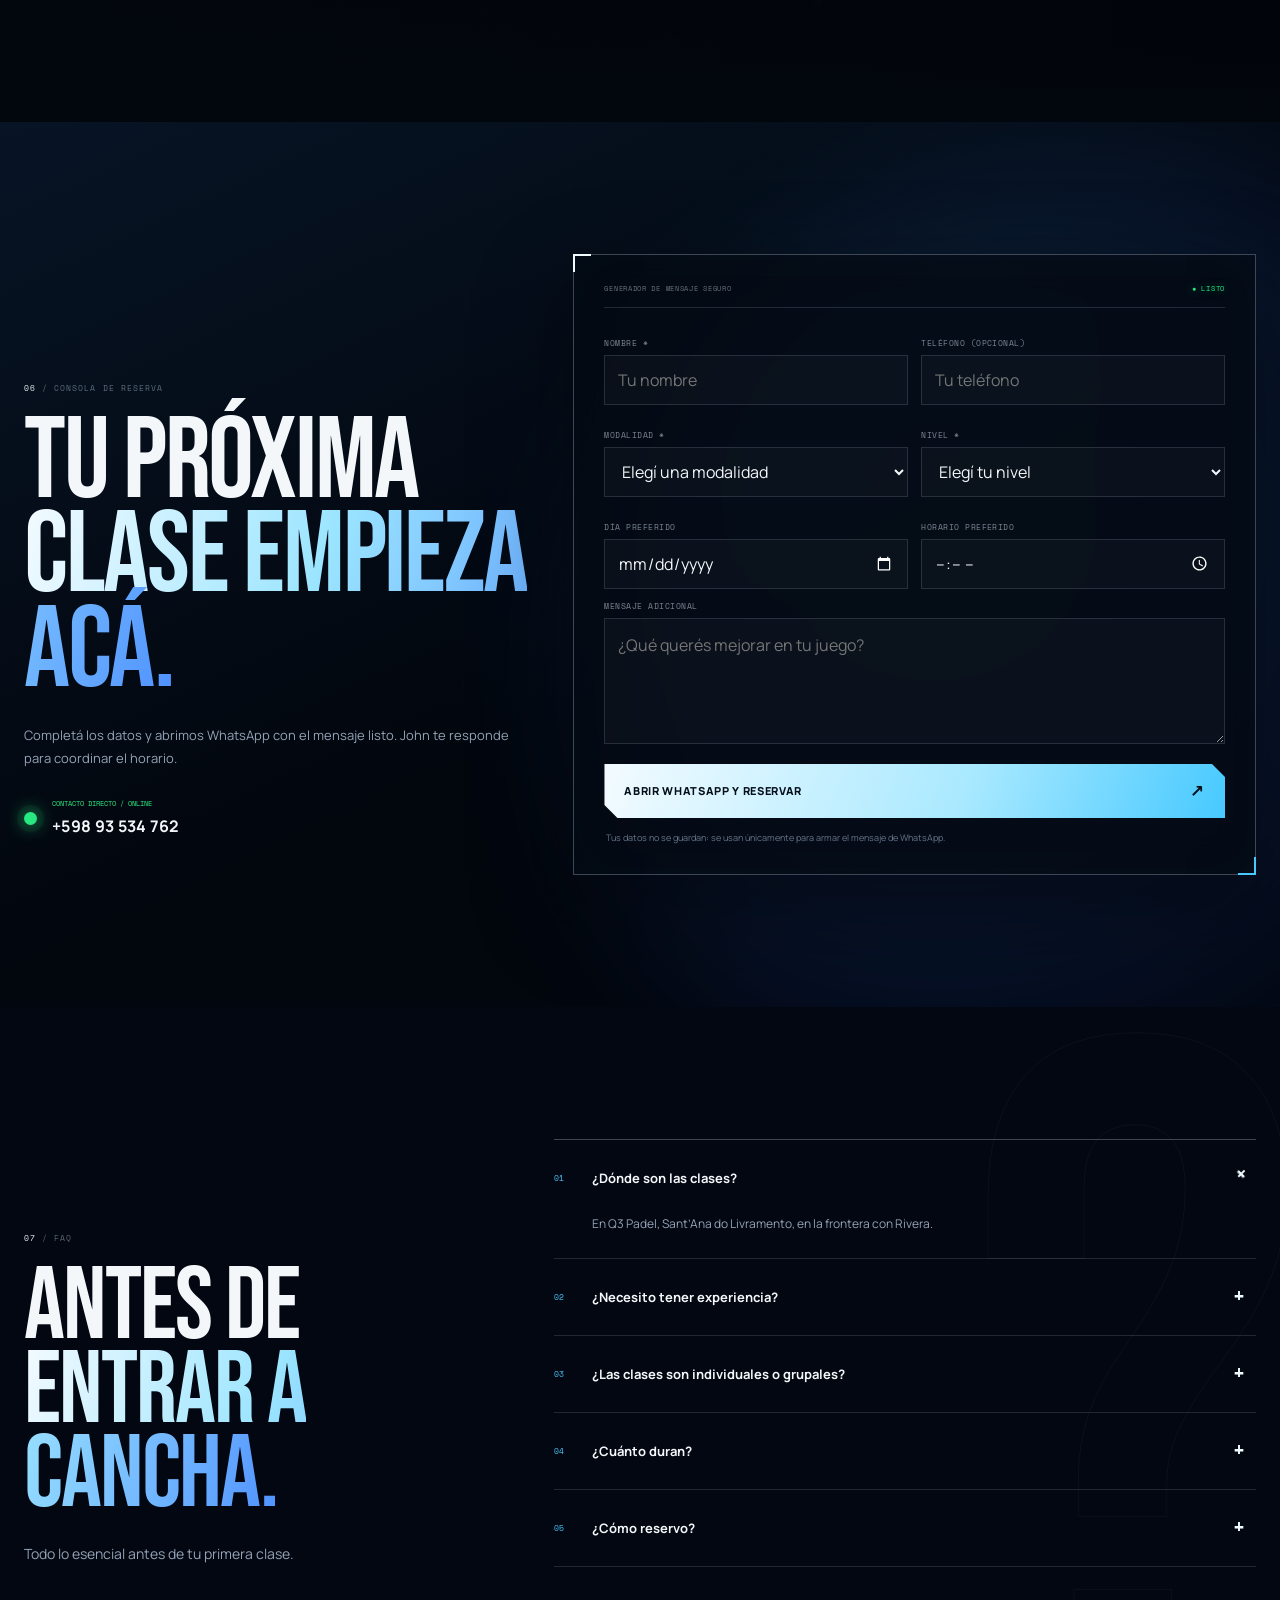
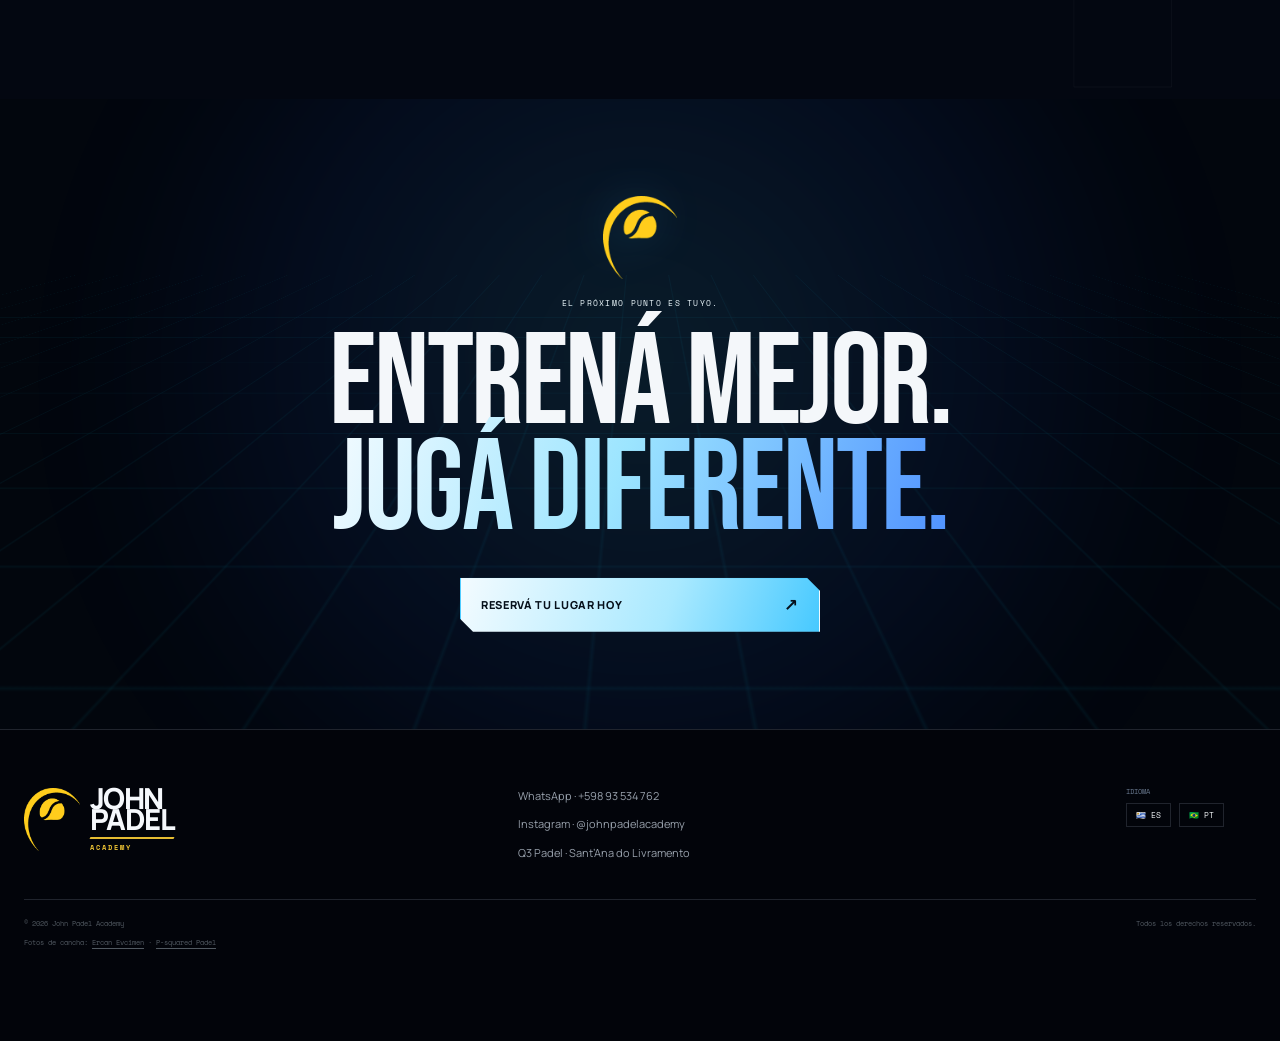
==== commit 5ac643c0: "Fix logo proportions and refine John identity" ====
--- a/index.html
+++ b/index.html
@@ -35,7 +35,7 @@
     <link rel="preconnect" href="https://fonts.googleapis.com">
     <link rel="preconnect" href="https://fonts.gstatic.com" crossorigin>
     <link href="https://fonts.googleapis.com/css2?family=Bebas+Neue&family=Manrope:wght@400;500;600;700;800&family=Space+Mono:wght@400;700&display=swap" rel="stylesheet">
-    <link rel="stylesheet" href="styles.css?v=20260829-2">
+    <link rel="stylesheet" href="styles.css?v=20260829-3">
     <script src="script.js?v=20260829-2" defer></script>
 
     <script type="application/ld+json">
@@ -202,7 +202,7 @@
           <div class="coach-heading reveal"><p class="section-index"><span>04</span> / <b data-i18n="theCoach">QUIÉN ES JOHN</b></p><h2 data-i18n-html="aboutTitle">DETRÁS DEL MÉTODO.<br><em>UN PROFESOR QUE OBSERVA.</em></h2></div>
           <div class="coach-grid">
             <figure class="coach-photo reveal">
-              <picture><source media="(min-width: 720px)" srcset="assets/images/john-coach-story-1086-v2.webp"><img src="assets/images/john-coach-story-720-v2.webp" width="720" height="1082" loading="lazy" alt="John Fernandez, con la remera de John Padel Academy, dando indicaciones durante una clase" data-i18n-alt="aboutPhotoAlt"></picture>
+              <picture><source media="(min-width: 720px)" srcset="assets/images/john-coach-story-1024-v3.webp"><img src="assets/images/john-coach-story-720-v3.webp" width="720" height="1082" loading="lazy" alt="John Fernandez, con la remera de John Padel Academy, dando indicaciones durante una clase" data-i18n-alt="aboutPhotoAlt"></picture>
               <figcaption><span></span><div><strong>John Fernandez</strong><small data-i18n="aboutRole">Entrenador de pádel</small></div></figcaption>
               <div class="photo-coordinate" aria-hidden="true">COACH / 01<br>Q3 PADEL</div>
             </figure>
--- a/styles.css
+++ b/styles.css
@@ -27,7 +27,7 @@
 html { overflow-x: hidden; scroll-behavior: smooth; background: var(--ink); }
 body { margin: 0; min-width: 320px; overflow-x: hidden; color: var(--paper); background: var(--ink); font-family: var(--body); font-size: 16px; line-height: 1.5; -webkit-font-smoothing: antialiased; }
 body.booting { overflow: hidden; }
-img { display: block; max-width: 100%; }
+img { display: block; max-width: 100%; height: auto; }
 a { color: inherit; text-decoration: none; }
 button, input, select, textarea { font: inherit; }
 button, a { -webkit-tap-highlight-color: transparent; }
@@ -240,6 +240,7 @@
 .coach-section { background: radial-gradient(circle at 85% 22%, rgba(47,107,255,.13), transparent 32%), linear-gradient(135deg, #071321, #02060c 72%); }
 .coach-section::before { content: "JOHN PADEL ACADEMY"; position: absolute; z-index: -1; top: 13%; left: -2%; color: transparent; -webkit-text-stroke: 1px rgba(210,229,248,.04); font: 400 21vw/.8 var(--display); white-space: nowrap; }
 .coach-symbol { position: absolute; z-index: -1; right: -38%; bottom: -4%; width: 100%; max-width: 560px; opacity: .035; filter: grayscale(1) drop-shadow(0 0 50px rgba(71,201,255,.25)); transform: rotate(-11deg); }
+.coach-symbol img { width: 100%; height: auto; }
 .coach-beam { position: absolute; z-index: -1; top: 47%; left: -25%; width: 150%; height: 1px; background: linear-gradient(90deg, transparent, rgba(164,230,255,.65), var(--blue), transparent); box-shadow: 0 0 22px rgba(71,201,255,.3); transform: rotate(-7deg); animation: beam-pulse 5s ease-in-out infinite; }
 .coach-heading { max-width: 980px; margin-bottom: 42px; }
 .coach-heading h2 { margin: 0; font: 400 clamp(58px, 16vw, 98px)/.84 var(--display); letter-spacing: -.02em; text-transform: uppercase; }
@@ -277,7 +278,7 @@
 .radar-sweep { position: absolute; inset: 0; overflow: hidden; border-radius: 50%; animation: radar 5s linear infinite; }
 .radar-sweep::before { content: ""; position: absolute; top: 50%; left: 50%; width: 50%; height: 50%; transform-origin: top left; background: conic-gradient(from 270deg, rgba(0,232,255,.27), transparent 35%); }
 .radar-pin { position: absolute; top: 50%; left: 50%; width: 55px; height: 55px; display: grid; place-items: center; border-radius: 50%; background: rgba(3,7,17,.9); box-shadow: 0 0 0 8px rgba(71,201,255,.05), 0 0 24px rgba(71,201,255,.2); transform: translate(-50%,-50%); }
-.radar-pin img { width: 39px; }.radar-code { position: absolute; right: 8%; bottom: 10%; color: rgba(207,230,250,.5); font: 400 7px/1.5 var(--mono); }
+.radar-pin img { width: 39px; height: 44px; object-fit: contain; }.radar-code { position: absolute; right: 8%; bottom: 10%; color: rgba(207,230,250,.5); font: 400 7px/1.5 var(--mono); }
 
 /* Booking */
 .booking-section { background: linear-gradient(155deg, #071425, #02060d 58%); }
@@ -319,7 +320,7 @@
 .final-grid { position: absolute; z-index: -2; inset: 0; opacity: .3; background-image: linear-gradient(rgba(0,232,255,.14) 1px, transparent 1px), linear-gradient(90deg, rgba(0,232,255,.14) 1px, transparent 1px); background-size: 48px 48px; transform: perspective(500px) rotateX(60deg) scale(1.7); animation: grid-run 7s linear infinite; }
 .final-aura { position: absolute; z-index: -1; width: 85vw; height: 85vw; border-radius: 50%; background: radial-gradient(circle at 50% 45%, rgba(71,201,255,.9), rgba(47,107,255,.55) 40%, transparent 70%); opacity: .14; filter: blur(75px); animation: pricing-glow 12s ease-in-out infinite alternate; }
 .final-inner { display: grid; justify-items: center; }
-.final-inner > img { width: 74px; filter: drop-shadow(0 0 22px rgba(71,201,255,.16)); }
+.final-inner > img { width: 74px; height: 83px; object-fit: contain; filter: drop-shadow(0 0 22px rgba(71,201,255,.16)); }
 .final-inner > p { margin: 20px 0 24px; color: var(--yellow); font: 400 8px/1 var(--mono); letter-spacing: .16em; }
 .final-inner h2 { font-size: clamp(72px, 21vw, 130px); }
 .final-inner .button { width: min(100%, 360px); margin-top: 34px; }
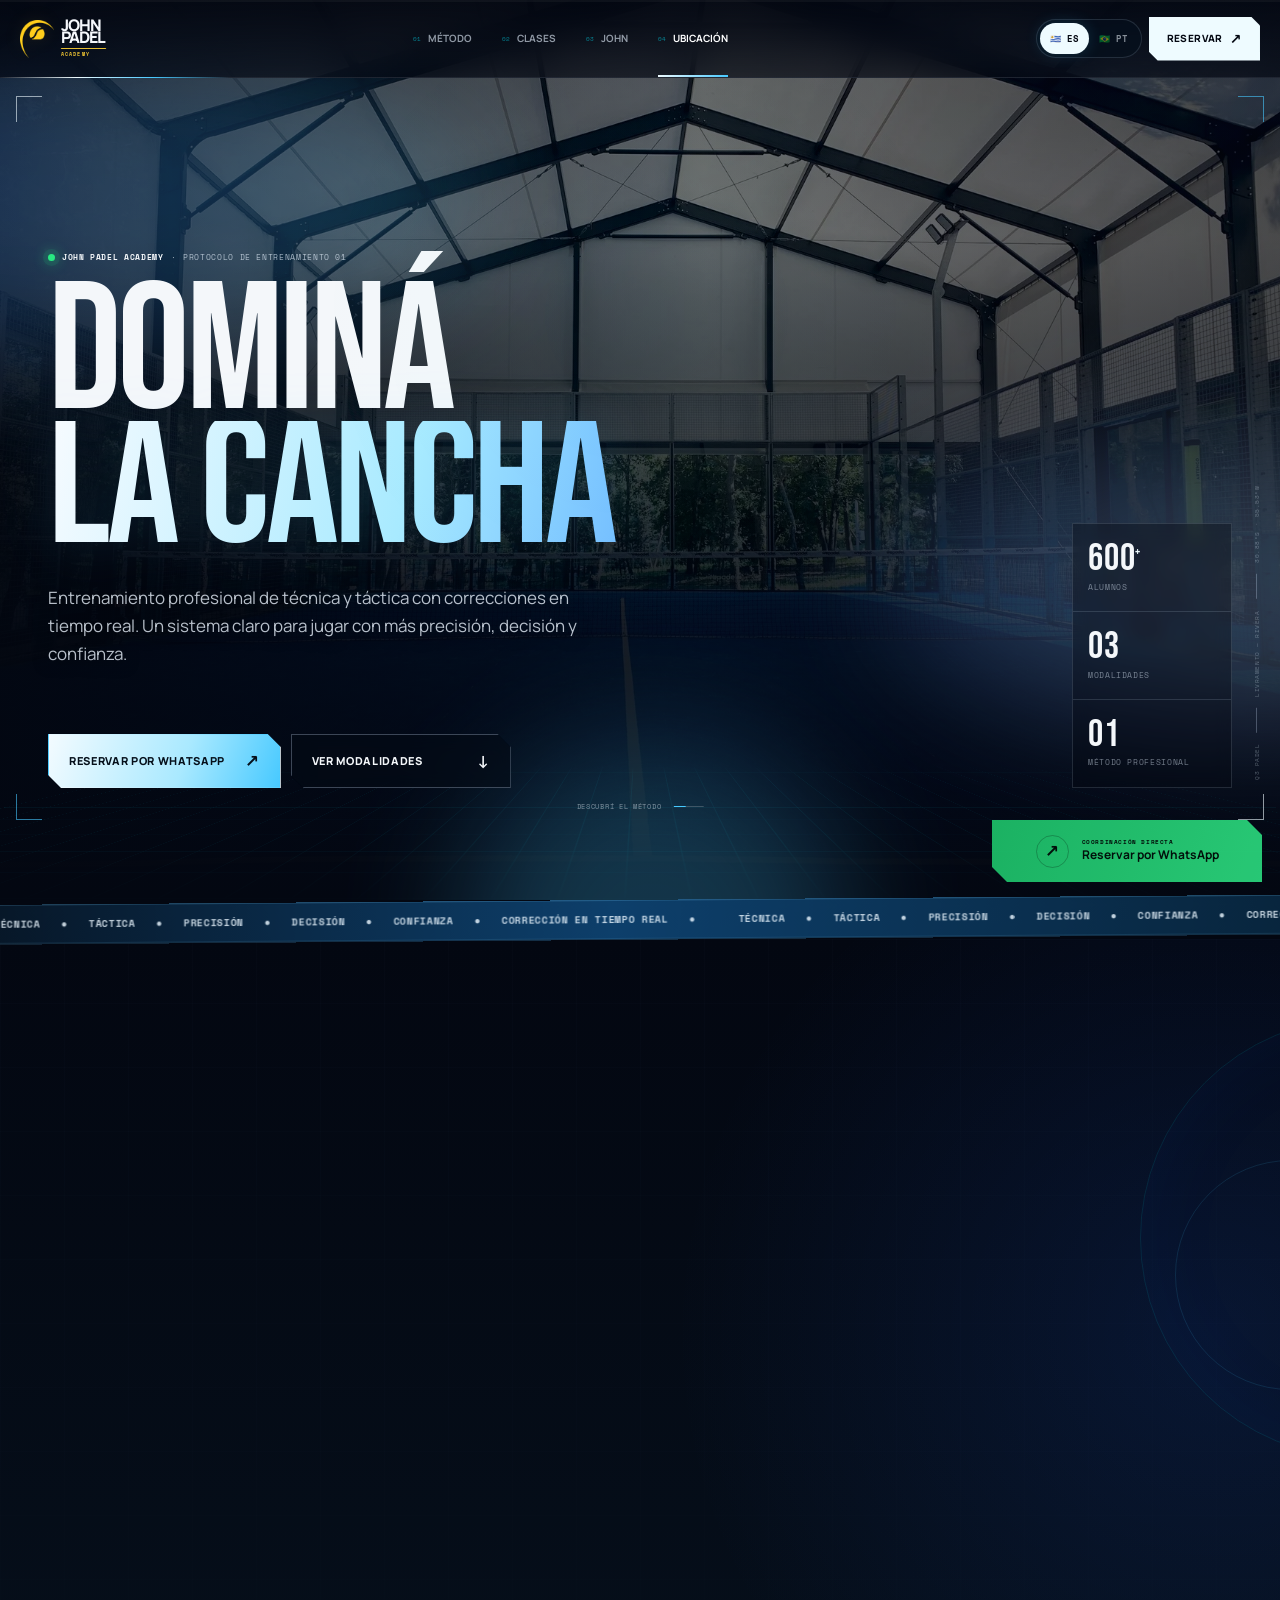
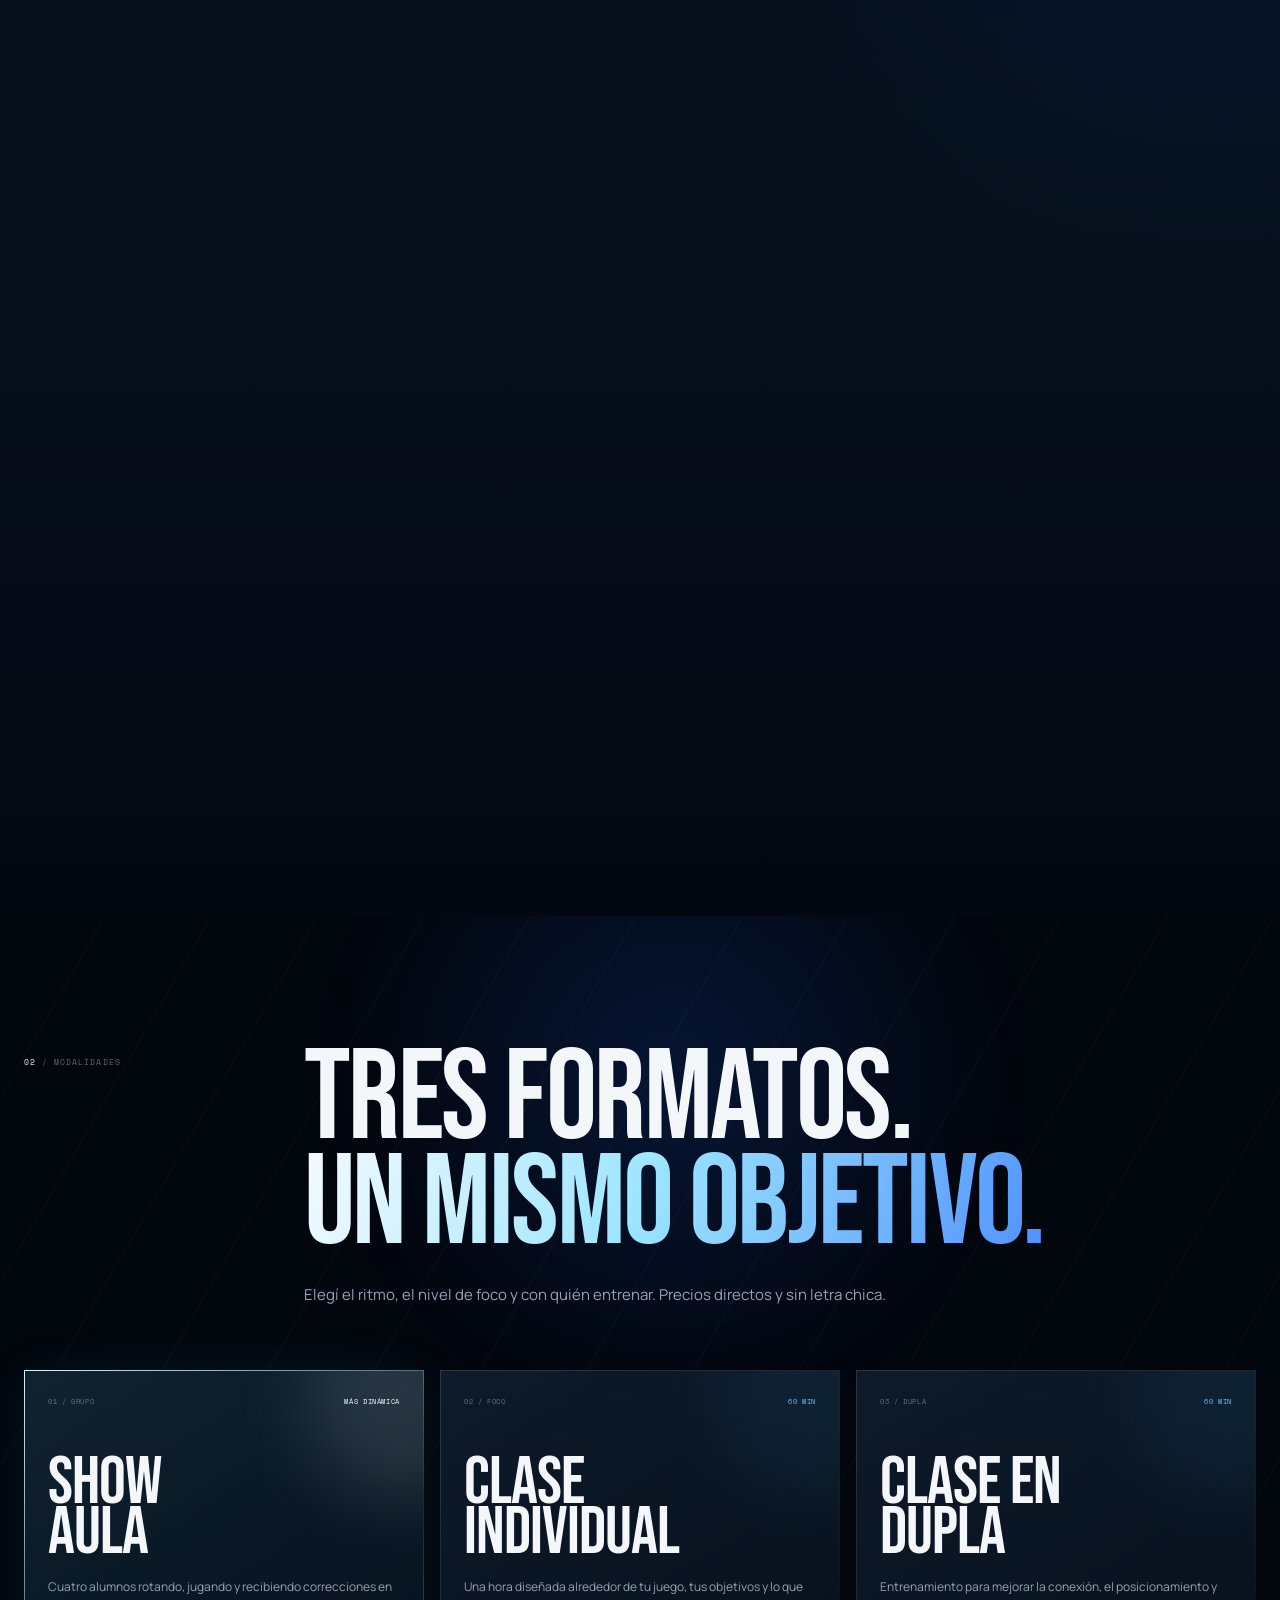
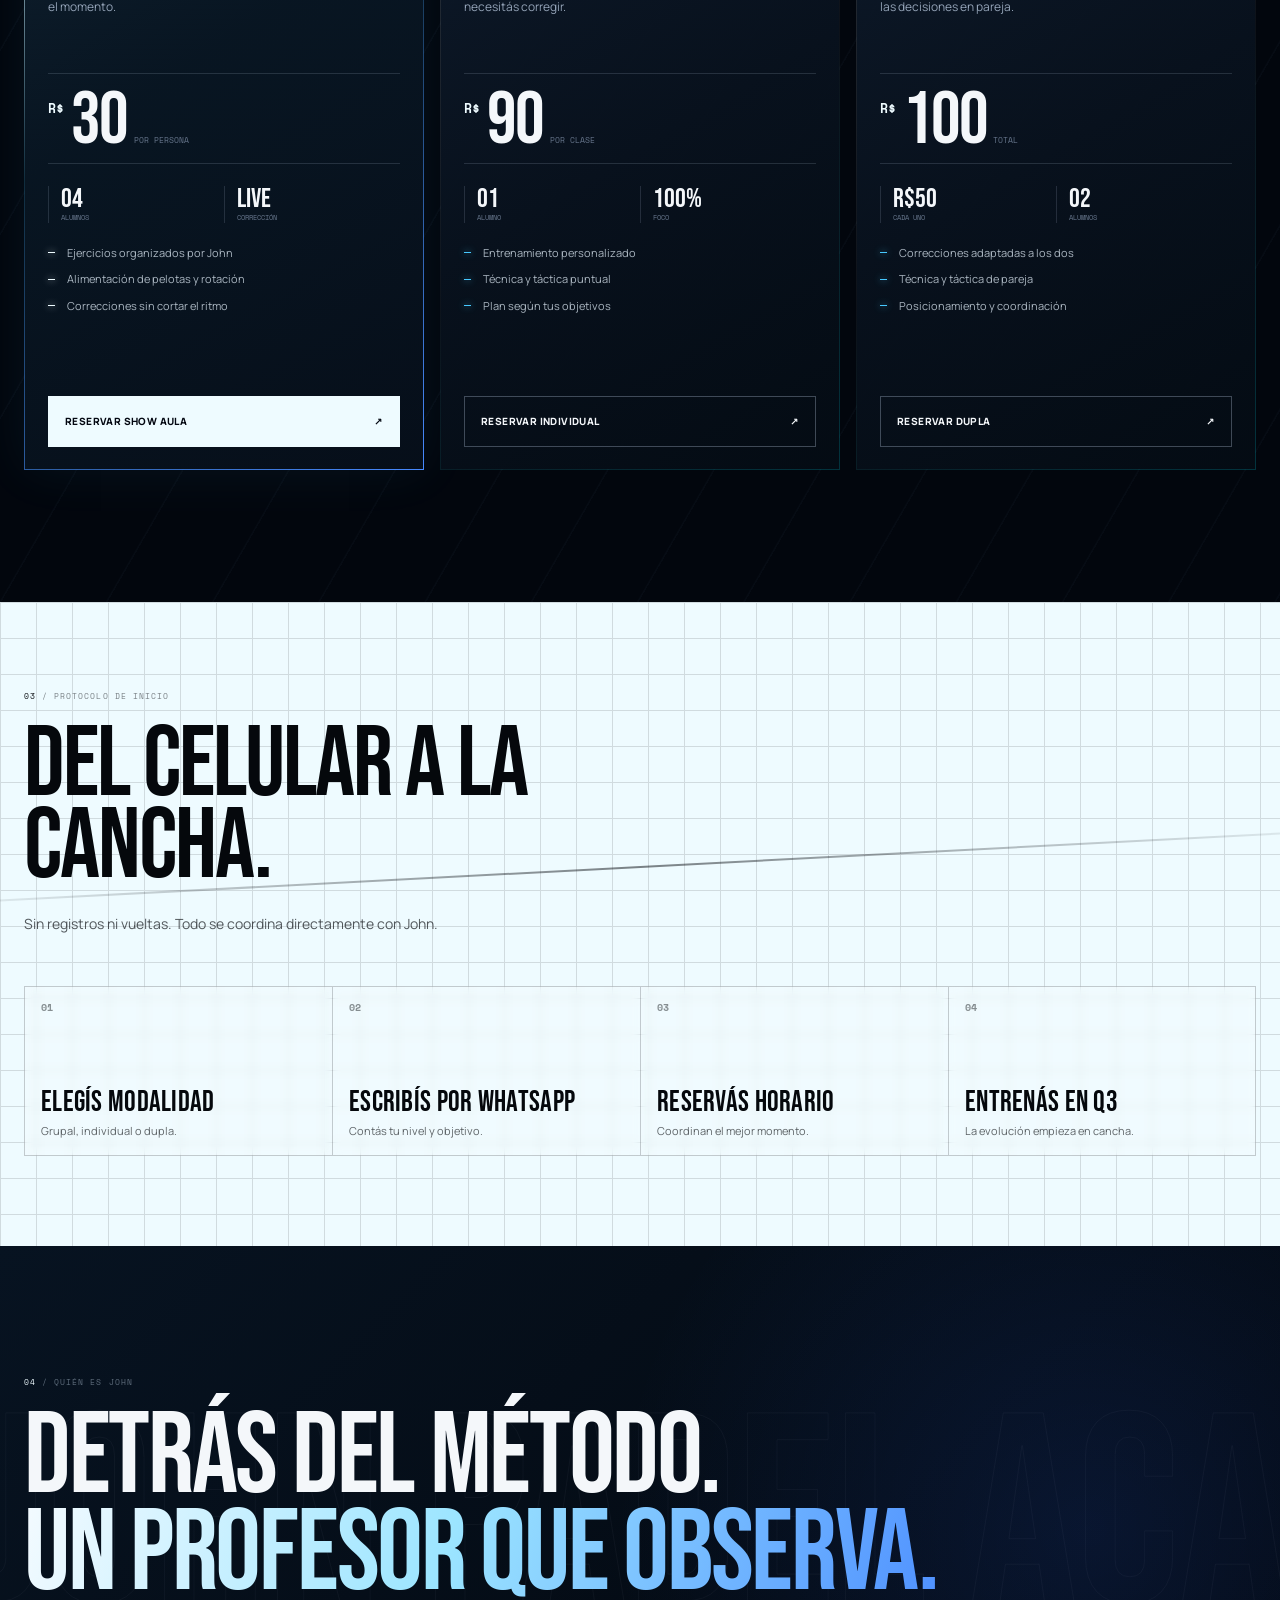
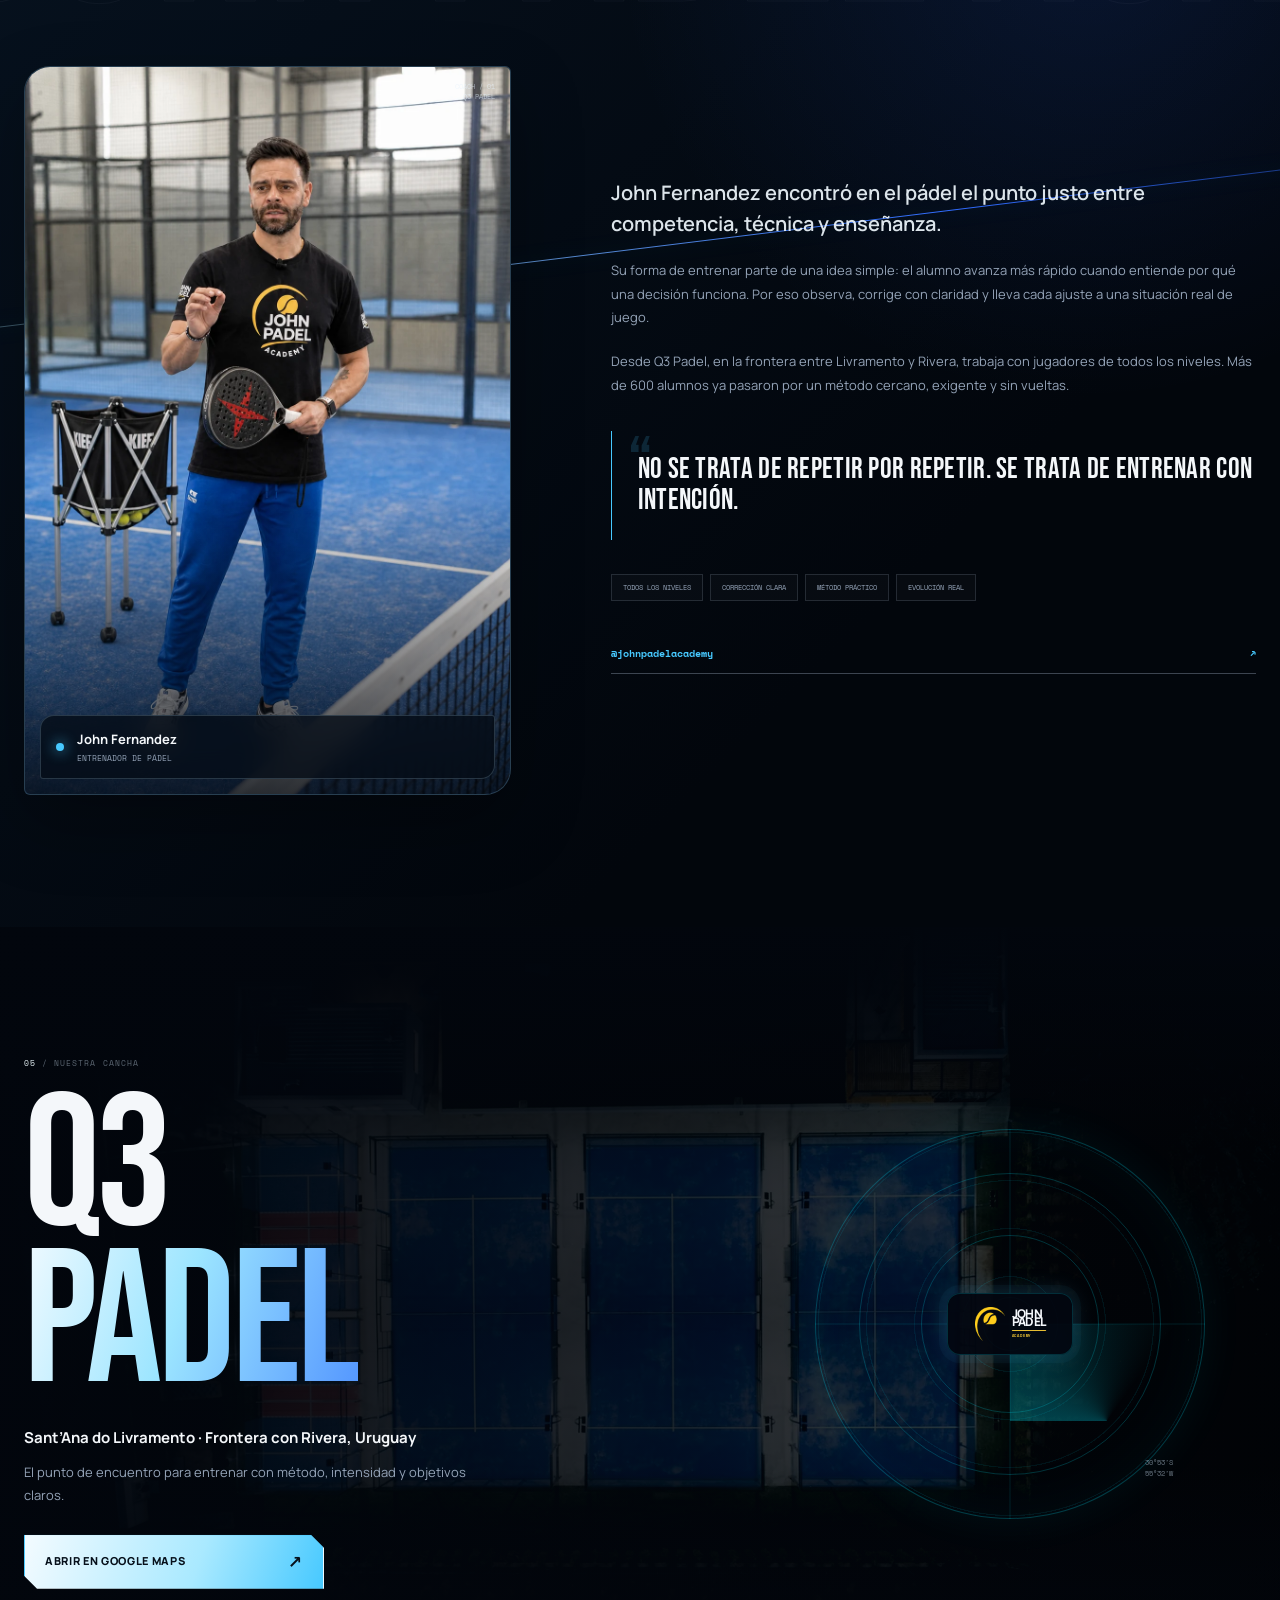
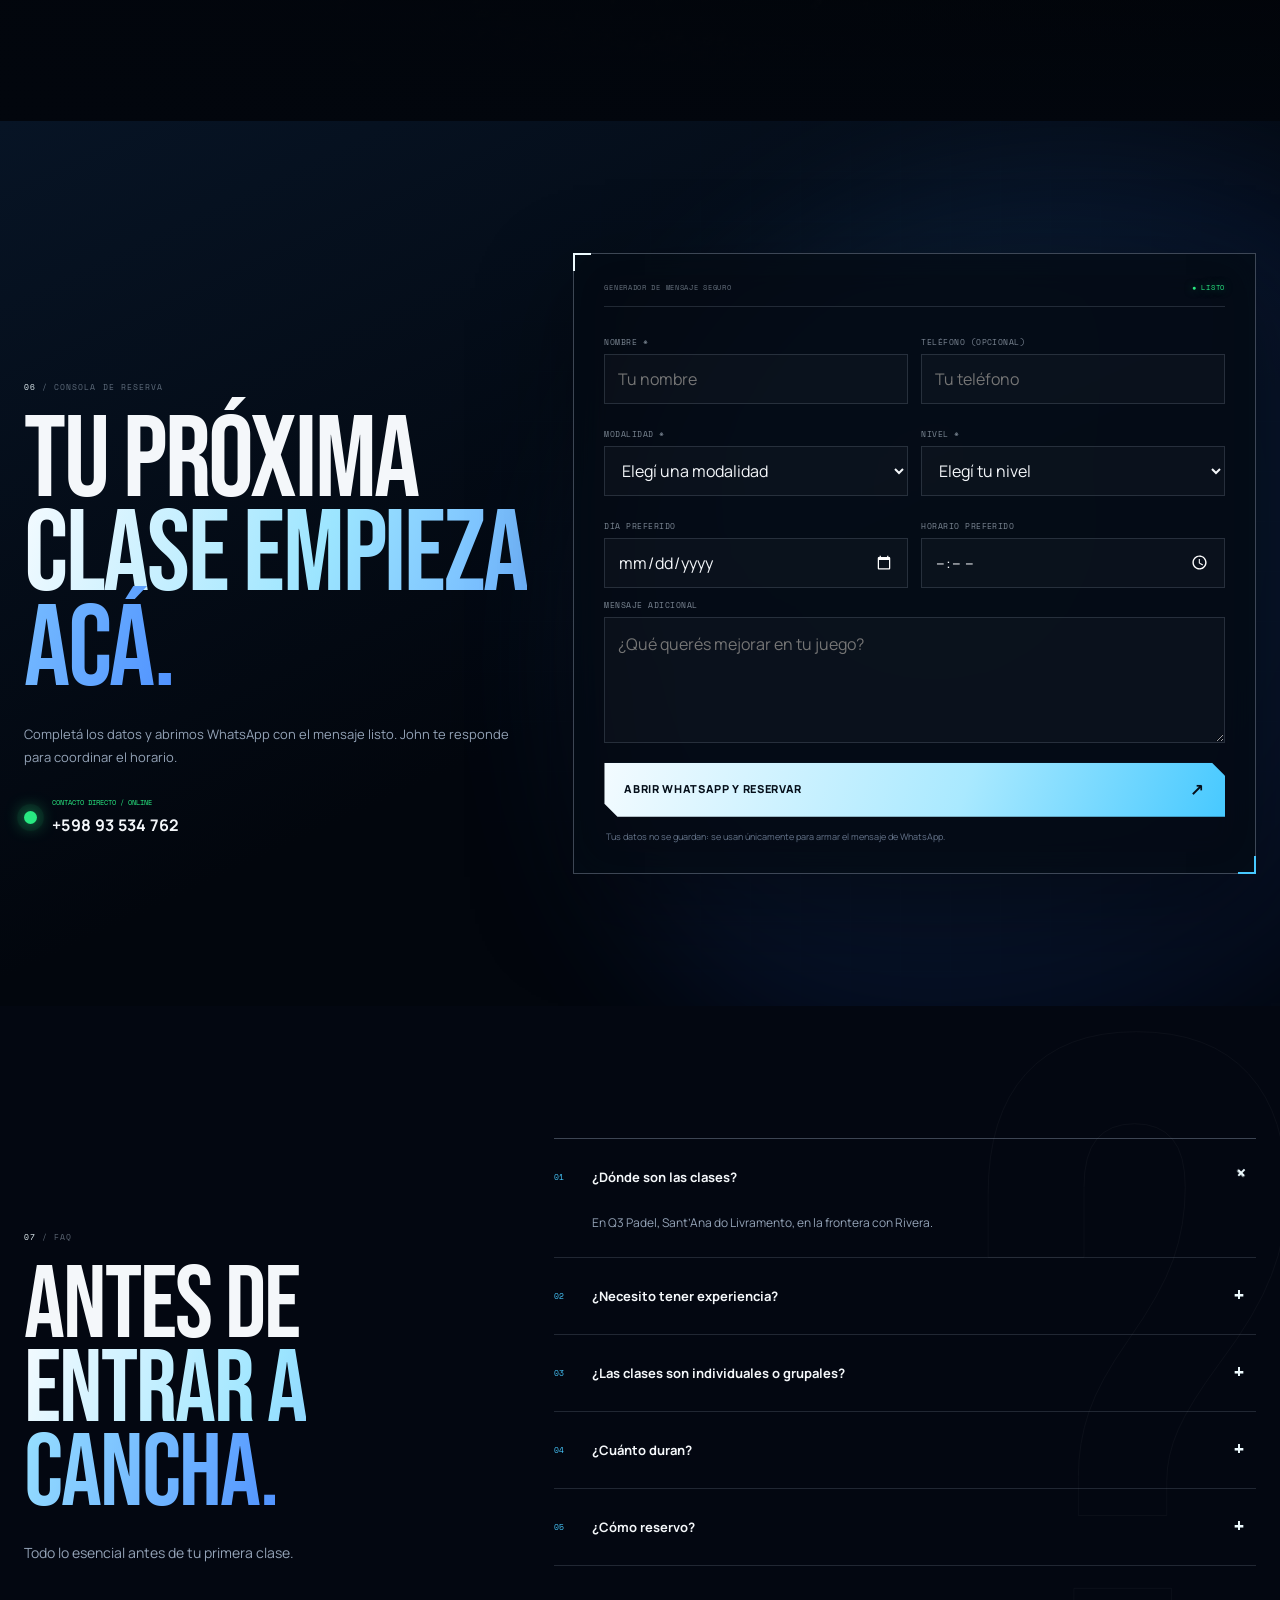
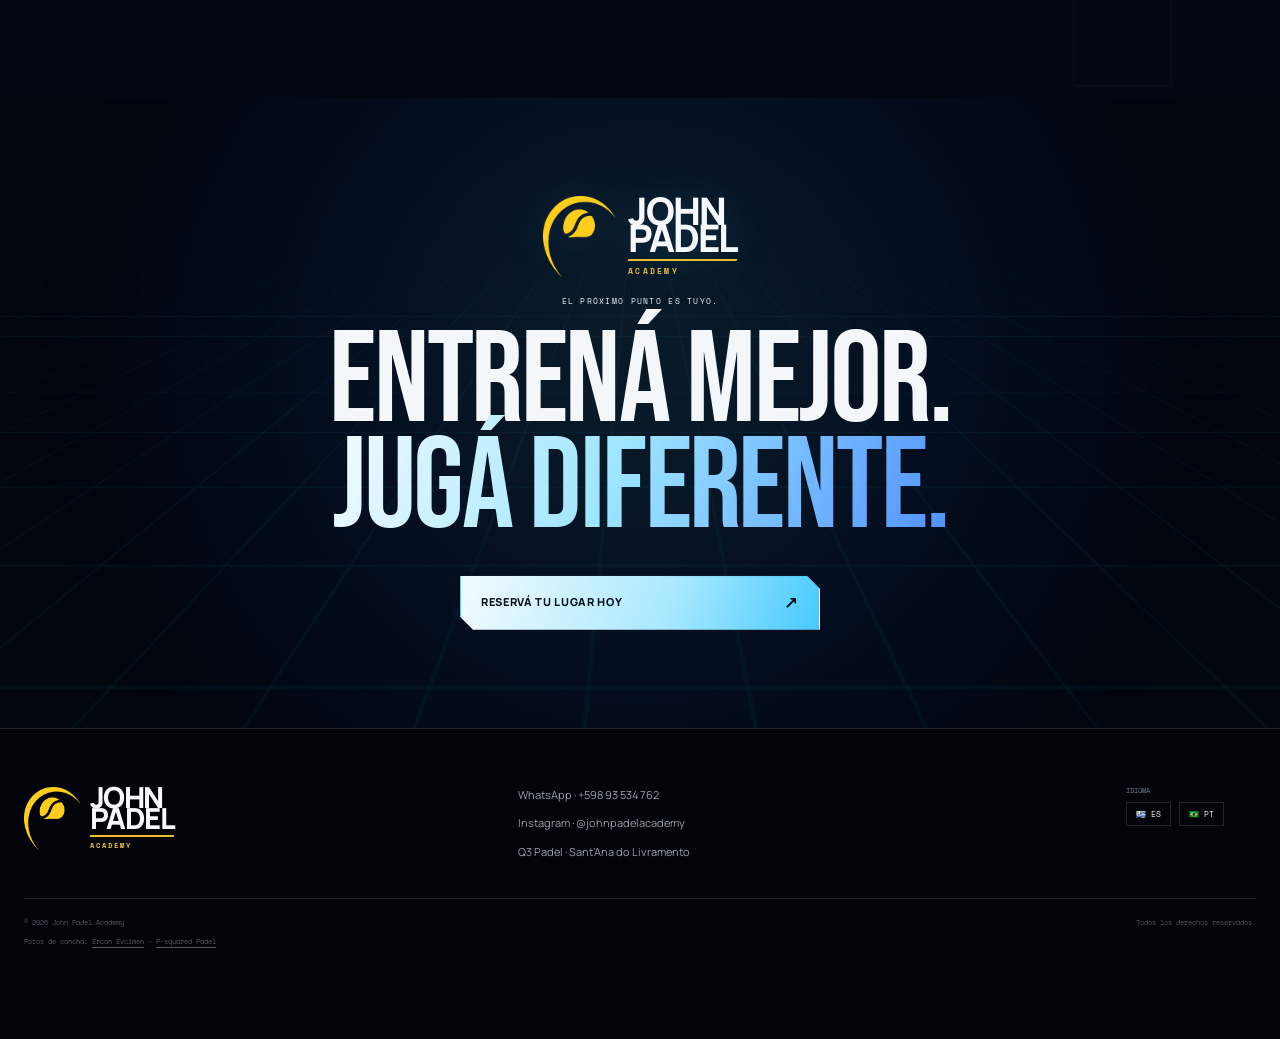
==== commit d08c7792: "Use complete academy logo and final coach portrait" ====
--- a/index.html
+++ b/index.html
@@ -35,7 +35,7 @@
     <link rel="preconnect" href="https://fonts.googleapis.com">
     <link rel="preconnect" href="https://fonts.gstatic.com" crossorigin>
     <link href="https://fonts.googleapis.com/css2?family=Bebas+Neue&family=Manrope:wght@400;500;600;700;800&family=Space+Mono:wght@400;700&display=swap" rel="stylesheet">
-    <link rel="stylesheet" href="styles.css?v=20260829-3">
+    <link rel="stylesheet" href="styles.css?v=20260829-4">
     <script src="script.js?v=20260829-2" defer></script>
 
     <script type="application/ld+json">
@@ -78,9 +78,9 @@
 
     <header class="tech-header" id="site-header">
       <div class="tech-header-inner">
-        <a class="tech-brand" href="#top" data-i18n-aria="brandHome" aria-label="John Padel Academy — inicio">
+        <a class="tech-brand brand-lockup" href="#top" data-i18n-aria="brandHome" aria-label="John Padel Academy — inicio">
           <img src="assets/images/brand-symbol-v2.png" width="360" height="405" alt="">
-          <span>JOHN PADEL<small>ACADEMY</small></span>
+          <div><strong>JOHN<br>PADEL</strong><i></i><small>ACADEMY</small></div>
         </a>
         <nav class="tech-nav" data-i18n-aria="mainNav" aria-label="Navegación principal">
           <a href="#metodo"><i>01</i><span data-i18n="navMethod">Método</span></a>
@@ -197,12 +197,12 @@
       </section>
 
       <section class="section coach-section" id="profesor">
-        <div class="coach-symbol" aria-hidden="true"><img src="assets/images/brand-symbol-v2.png" width="360" height="405" alt=""></div><div class="coach-beam" aria-hidden="true"></div>
+        <div class="coach-beam" aria-hidden="true"></div>
         <div class="shell">
           <div class="coach-heading reveal"><p class="section-index"><span>04</span> / <b data-i18n="theCoach">QUIÉN ES JOHN</b></p><h2 data-i18n-html="aboutTitle">DETRÁS DEL MÉTODO.<br><em>UN PROFESOR QUE OBSERVA.</em></h2></div>
           <div class="coach-grid">
             <figure class="coach-photo reveal">
-              <picture><source media="(min-width: 720px)" srcset="assets/images/john-coach-story-1024-v3.webp"><img src="assets/images/john-coach-story-720-v3.webp" width="720" height="1082" loading="lazy" alt="John Fernandez, con la remera de John Padel Academy, dando indicaciones durante una clase" data-i18n-alt="aboutPhotoAlt"></picture>
+              <picture><source media="(min-width: 720px)" srcset="assets/images/john-coach-story-1024-v4.webp"><img src="assets/images/john-coach-story-720-v4.webp" width="720" height="1080" loading="lazy" alt="John Fernandez, con la remera de John Padel Academy, dando indicaciones durante una clase" data-i18n-alt="aboutPhotoAlt"></picture>
               <figcaption><span></span><div><strong>John Fernandez</strong><small data-i18n="aboutRole">Entrenador de pádel</small></div></figcaption>
               <div class="photo-coordinate" aria-hidden="true">COACH / 01<br>Q3 PADEL</div>
             </figure>
@@ -221,7 +221,7 @@
       <section class="section location-section" id="ubicacion">
         <div class="location-bg" aria-hidden="true"><img src="assets/images/court-aerial-1600.webp" width="1600" height="899" loading="lazy" alt=""></div><div class="location-shade" aria-hidden="true"></div>
         <div class="shell location-grid"><div class="location-copy reveal"><p class="section-index"><span>05</span> / <b data-i18n="homeCourt">NUESTRA CANCHA</b></p><h2>Q3<br><em>PADEL</em></h2><p class="location-place" data-i18n="locationPlace">Sant’Ana do Livramento · Frontera con Rivera, Uruguay</p><p data-i18n="locationText">El punto de encuentro para entrenar con método, intensidad y objetivos claros.</p><a class="button button-primary" href="https://www.google.com/maps/search/?api=1&amp;query=Q3+Padel+Santana+do+Livramento" target="_blank" rel="noopener"><span data-i18n="openMaps">Abrir en Google Maps</span><b>↗</b></a></div>
-          <div class="radar reveal" aria-hidden="true"><div class="radar-ring r1"></div><div class="radar-ring r2"></div><div class="radar-ring r3"></div><div class="radar-sweep"></div><div class="radar-pin"><img src="assets/images/brand-symbol-v2.png" width="360" height="405" alt=""></div><span class="radar-code">30°53′S<br>55°32′W</span></div>
+          <div class="radar reveal" aria-hidden="true"><div class="radar-ring r1"></div><div class="radar-ring r2"></div><div class="radar-ring r3"></div><div class="radar-sweep"></div><div class="radar-pin brand-lockup"><img src="assets/images/brand-symbol-v2.png" width="360" height="405" alt=""><div><strong>JOHN<br>PADEL</strong><i></i><small>ACADEMY</small></div></div><span class="radar-code">30°53′S<br>55°32′W</span></div>
         </div>
       </section>
 
@@ -244,7 +244,7 @@
         </div>
       </section>
 
-      <section class="final-cta"><div class="final-grid" aria-hidden="true"></div><div class="final-aura" aria-hidden="true"></div><div class="shell final-inner reveal"><img src="assets/images/brand-symbol-v2.png" width="360" height="405" alt=""><p data-i18n="finalTag">EL PRÓXIMO PUNTO ES TUYO.</p><h2 data-i18n-html="finalTitle">ENTRENÁ MEJOR.<br><em>JUGÁ DIFERENTE.</em></h2><a class="button button-primary" href="https://wa.me/59893534762" data-whatsapp target="_blank" rel="noopener"><span data-i18n="finalCta">Reservá tu lugar hoy</span><b>↗</b></a></div></section>
+      <section class="final-cta"><div class="final-grid" aria-hidden="true"></div><div class="final-aura" aria-hidden="true"></div><div class="shell final-inner reveal"><div class="brand-lockup final-brand" aria-label="John Padel Academy"><img src="assets/images/brand-symbol-v2.png" width="360" height="405" alt=""><div><strong>JOHN<br>PADEL</strong><i></i><small>ACADEMY</small></div></div><p data-i18n="finalTag">EL PRÓXIMO PUNTO ES TUYO.</p><h2 data-i18n-html="finalTitle">ENTRENÁ MEJOR.<br><em>JUGÁ DIFERENTE.</em></h2><a class="button button-primary" href="https://wa.me/59893534762" data-whatsapp target="_blank" rel="noopener"><span data-i18n="finalCta">Reservá tu lugar hoy</span><b>↗</b></a></div></section>
     </main>
 
     <footer class="site-footer">
--- a/styles.css
+++ b/styles.css
@@ -73,10 +73,11 @@
 .tech-header::after { content: ""; position: absolute; bottom: -1px; left: 0; width: 18vw; height: 1px; background: linear-gradient(90deg, transparent, var(--yellow), var(--cyan), transparent); animation: header-scan 5s linear infinite; }
 .tech-header.is-scrolled { background: rgba(3,7,17,.94); box-shadow: 0 10px 35px rgba(0,0,0,.22); }
 .tech-header-inner { width: calc(100% - 24px); height: 100%; margin: auto; display: flex; align-items: center; justify-content: space-between; gap: 10px; }
-.tech-brand { display: inline-flex; align-items: center; min-width: 0; gap: 7px; font-family: var(--display); font-size: 17px; line-height: .78; letter-spacing: .02em; }
-.tech-brand img { width: 39px; height: 39px; object-fit: contain; filter: drop-shadow(0 0 8px rgba(230,189,50,.14)); }
-.tech-brand span { display: flex; flex-direction: column; white-space: nowrap; }
-.tech-brand small { color: rgba(198,224,242,.68); font-family: var(--mono); font-size: 6px; line-height: 1.7; letter-spacing: .29em; }
+.tech-brand.brand-lockup { min-width: 0; gap: 7px; }
+.tech-brand.brand-lockup > img { width: 34px; height: 38px; filter: drop-shadow(0 0 8px rgba(230,189,50,.14)); }
+.tech-brand.brand-lockup strong { font-size: 16px; }
+.tech-brand.brand-lockup i { height: 1px; margin-top: 4px; }
+.tech-brand.brand-lockup small { margin-top: 3px; font-size: 5px; letter-spacing: .22em; }
 .tech-nav { display: none; }
 .tech-controls { display: flex; align-items: center; gap: 7px; }
 .lang-switch { display: flex; align-items: center; padding: 3px; border: 1px solid var(--line); border-radius: 999px; background: rgba(7,16,29,.7); }
@@ -239,8 +240,6 @@
 
 .coach-section { background: radial-gradient(circle at 85% 22%, rgba(47,107,255,.13), transparent 32%), linear-gradient(135deg, #071321, #02060c 72%); }
 .coach-section::before { content: "JOHN PADEL ACADEMY"; position: absolute; z-index: -1; top: 13%; left: -2%; color: transparent; -webkit-text-stroke: 1px rgba(210,229,248,.04); font: 400 21vw/.8 var(--display); white-space: nowrap; }
-.coach-symbol { position: absolute; z-index: -1; right: -38%; bottom: -4%; width: 100%; max-width: 560px; opacity: .035; filter: grayscale(1) drop-shadow(0 0 50px rgba(71,201,255,.25)); transform: rotate(-11deg); }
-.coach-symbol img { width: 100%; height: auto; }
 .coach-beam { position: absolute; z-index: -1; top: 47%; left: -25%; width: 150%; height: 1px; background: linear-gradient(90deg, transparent, rgba(164,230,255,.65), var(--blue), transparent); box-shadow: 0 0 22px rgba(71,201,255,.3); transform: rotate(-7deg); animation: beam-pulse 5s ease-in-out infinite; }
 .coach-heading { max-width: 980px; margin-bottom: 42px; }
 .coach-heading h2 { margin: 0; font: 400 clamp(58px, 16vw, 98px)/.84 var(--display); letter-spacing: -.02em; text-transform: uppercase; }
@@ -277,8 +276,12 @@
 .radar-ring { position: absolute; border: 1px solid rgba(0,232,255,.2); border-radius: 50%; }.radar-ring.r1 { inset: 11%; }.radar-ring.r2 { inset: 27%; }.radar-ring.r3 { inset: 43%; }
 .radar-sweep { position: absolute; inset: 0; overflow: hidden; border-radius: 50%; animation: radar 5s linear infinite; }
 .radar-sweep::before { content: ""; position: absolute; top: 50%; left: 50%; width: 50%; height: 50%; transform-origin: top left; background: conic-gradient(from 270deg, rgba(0,232,255,.27), transparent 35%); }
-.radar-pin { position: absolute; top: 50%; left: 50%; width: 55px; height: 55px; display: grid; place-items: center; border-radius: 50%; background: rgba(3,7,17,.9); box-shadow: 0 0 0 8px rgba(71,201,255,.05), 0 0 24px rgba(71,201,255,.2); transform: translate(-50%,-50%); }
-.radar-pin img { width: 39px; height: 44px; object-fit: contain; }.radar-code { position: absolute; right: 8%; bottom: 10%; color: rgba(207,230,250,.5); font: 400 7px/1.5 var(--mono); }
+.radar-pin.brand-lockup { position: absolute; top: 50%; left: 50%; width: 126px; min-height: 62px; justify-content: center; gap: 7px; padding: 7px 10px; border: 1px solid rgba(0,232,255,.18); border-radius: 13px; background: rgba(3,7,17,.93); box-shadow: 0 0 0 8px rgba(71,201,255,.04), 0 0 24px rgba(71,201,255,.18); transform: translate(-50%,-50%); }
+.radar-pin.brand-lockup > img { width: 30px; height: 34px; }
+.radar-pin.brand-lockup strong { font-size: 12px; }
+.radar-pin.brand-lockup i { height: 1px; margin-top: 3px; }
+.radar-pin.brand-lockup small { margin-top: 3px; font-size: 4px; letter-spacing: .2em; }
+.radar-code { position: absolute; right: 8%; bottom: 10%; color: rgba(207,230,250,.5); font: 400 7px/1.5 var(--mono); }
 
 /* Booking */
 .booking-section { background: linear-gradient(155deg, #071425, #02060d 58%); }
@@ -320,7 +323,11 @@
 .final-grid { position: absolute; z-index: -2; inset: 0; opacity: .3; background-image: linear-gradient(rgba(0,232,255,.14) 1px, transparent 1px), linear-gradient(90deg, rgba(0,232,255,.14) 1px, transparent 1px); background-size: 48px 48px; transform: perspective(500px) rotateX(60deg) scale(1.7); animation: grid-run 7s linear infinite; }
 .final-aura { position: absolute; z-index: -1; width: 85vw; height: 85vw; border-radius: 50%; background: radial-gradient(circle at 50% 45%, rgba(71,201,255,.9), rgba(47,107,255,.55) 40%, transparent 70%); opacity: .14; filter: blur(75px); animation: pricing-glow 12s ease-in-out infinite alternate; }
 .final-inner { display: grid; justify-items: center; }
-.final-inner > img { width: 74px; height: 83px; object-fit: contain; filter: drop-shadow(0 0 22px rgba(71,201,255,.16)); }
+.final-brand { gap: 13px; filter: drop-shadow(0 0 22px rgba(71,201,255,.16)); }
+.final-brand.brand-lockup > img { width: 72px; height: 81px; }
+.final-brand.brand-lockup strong { font-size: 38px; }
+.final-brand.brand-lockup i { height: 2px; margin-top: 8px; }
+.final-brand.brand-lockup small { margin-top: 6px; font-size: 8px; }
 .final-inner > p { margin: 20px 0 24px; color: var(--yellow); font: 400 8px/1 var(--mono); letter-spacing: .16em; }
 .final-inner h2 { font-size: clamp(72px, 21vw, 130px); }
 .final-inner .button { width: min(100%, 360px); margin-top: 34px; }
@@ -415,7 +422,7 @@
   .section-head { grid-template-columns: 260px 1fr; }.section-head div > p { font-size: 15px; }
   .pricing-grid { grid-template-columns: repeat(3, 1fr); gap: 16px; }.price-card-featured { grid-column: auto; }.price-card { min-height: 700px; padding: 27px 23px 22px; }.price-card h3 { font-size: clamp(66px, 5.2vw, 82px); }
   .process-steps { grid-template-columns: repeat(4, 1fr); gap: 0; }.process-steps li { min-height: 170px; border-right: 0; }.process-steps li:last-child { border-right: 1px solid rgba(5,8,12,.2); }.process-steps li { grid-template-columns: 1fr; align-content: space-between; }
-  .coach-symbol { right: 2%; width: 520px; }.coach-grid { gap: 100px; }.coach-copy .story-lead { font-size: 20px; }
+  .coach-grid { gap: 100px; }.coach-copy .story-lead { font-size: 20px; }
 }
 
 @media (min-width: 1400px) {
